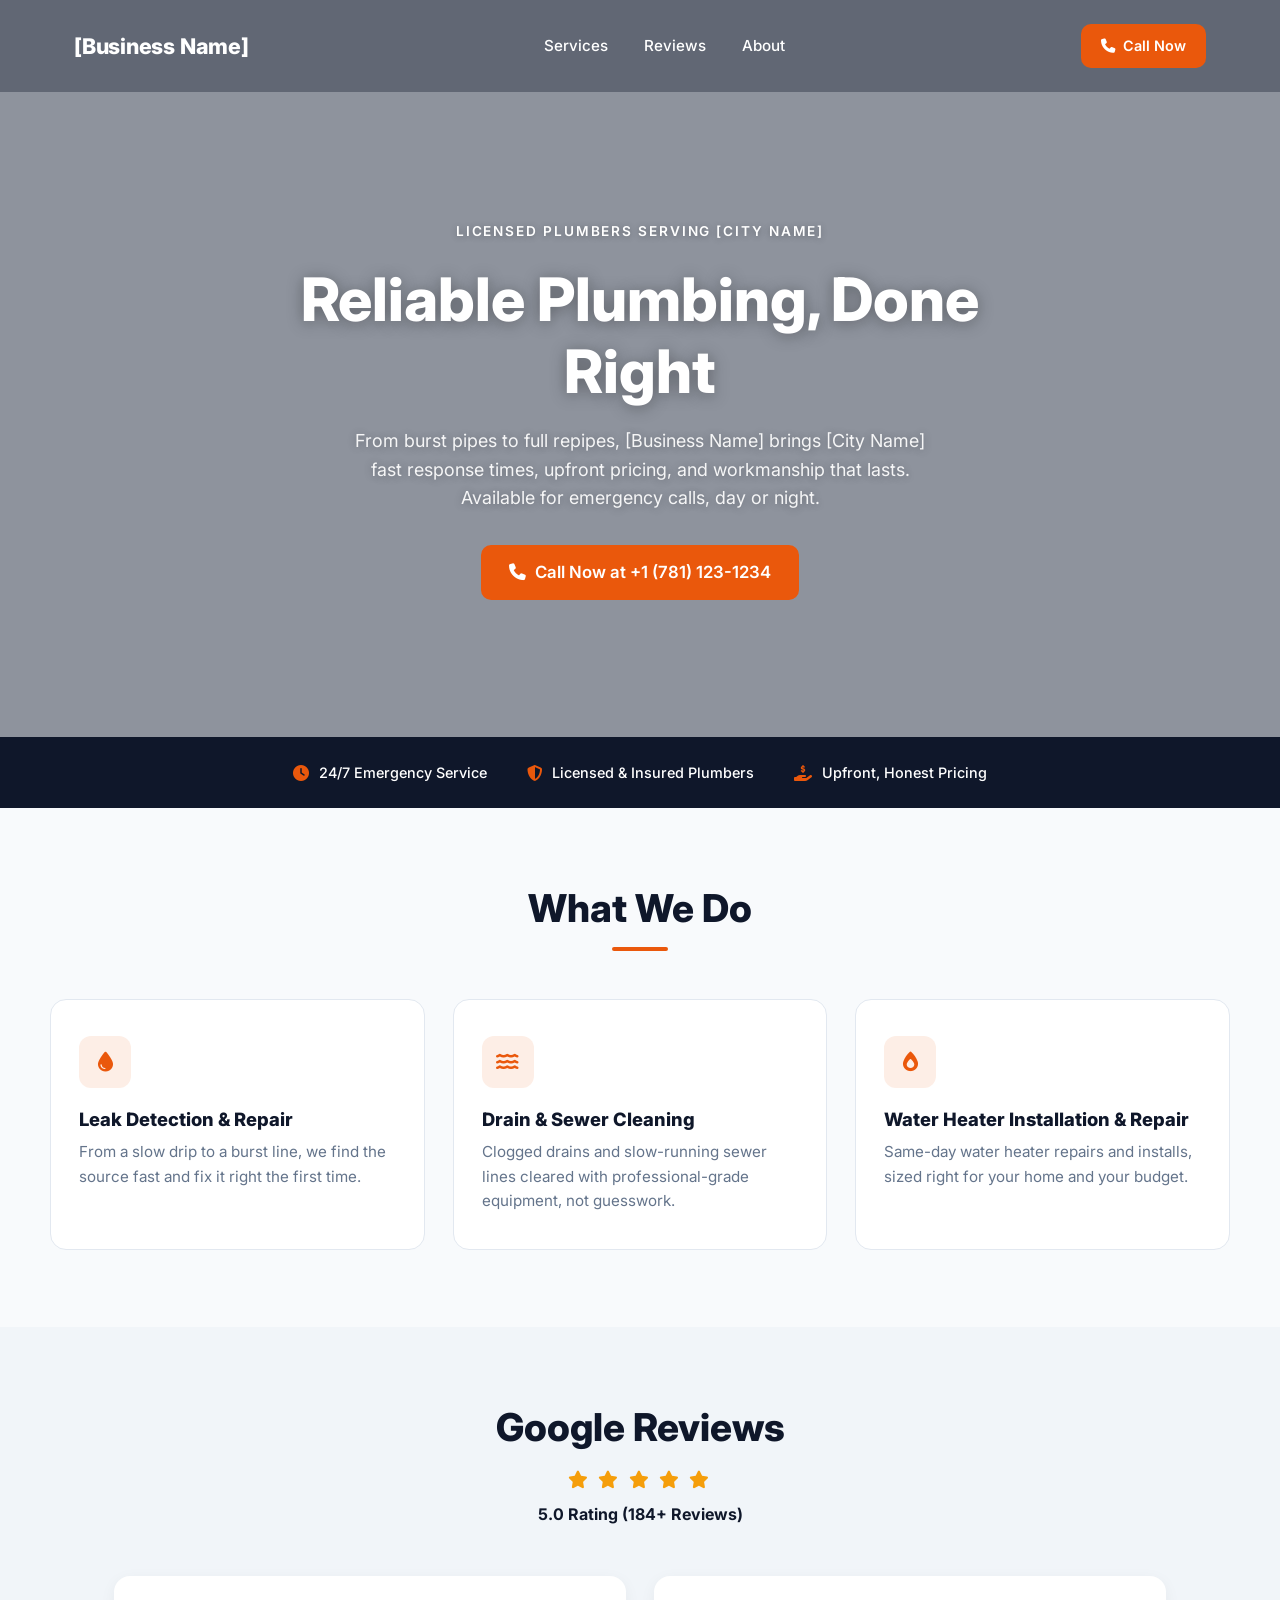
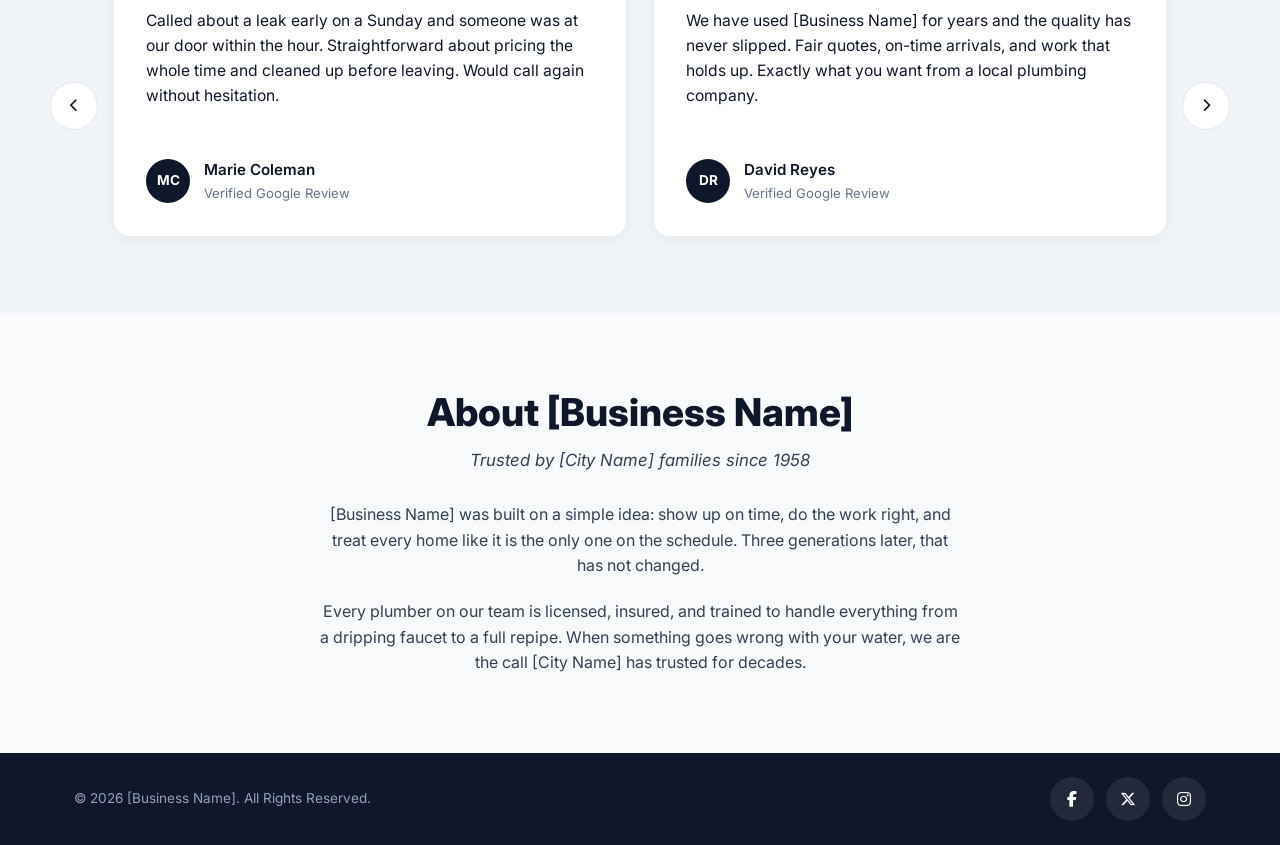
==== index.html @ 978d86fe "Version1.1" ====
<!DOCTYPE html>
<html lang="en">
<head>
<meta charset="UTF-8">
<meta name="viewport" content="width=device-width, initial-scale=1.0">
<title>[Business Name] | Professional Plumbing in [City Name]</title>
<meta name="description" content="[Business Name] provides trusted, licensed plumbing services in [City Name]. Call now for fast, reliable service.">
<link rel="icon" type="image/png" href="images/favicon.png">

<!-- Google Fonts: Inter -->
<link rel="preconnect" href="https://fonts.googleapis.com">
<link rel="preconnect" href="https://fonts.gstatic.com" crossorigin>
<link href="https://fonts.googleapis.com/css2?family=Inter:wght@400;500;600;700;800;900&display=swap" rel="stylesheet">

<!-- Font Awesome v6 -->
<link rel="stylesheet" href="https://cdnjs.cloudflare.com/ajax/libs/font-awesome/6.5.2/css/all.min.css" crossorigin="anonymous" referrerpolicy="no-referrer">

<link rel="stylesheet" href="styles.css">
</head>
<body>

<!-- Header -->
<header class="site-header" id="siteHeader">
  <div class="header-inner">
    <a href="#top" class="logo">[Business Name]</a>

    <nav class="nav-desktop" aria-label="Primary">
      <ul class="nav-list">
        <li><a href="#services">Services</a></li>
        <li><a href="#reviews">Reviews</a></li>
        <li><a href="#about">About</a></li>
      </ul>
    </nav>

    <a href="tel:[Phone Number]" class="btn-call">
      <i class="fa-solid fa-phone" aria-hidden="true"></i>
      <span>Call Now</span>
    </a>
  </div>
</header>

<main id="top">

  <!-- Hero -->
  <section class="hero">
    <div class="hero-bg" role="img" aria-label="Plumbing wrenches, representing [Business Name]'s work in [City Name]"></div>
    <div class="hero-overlay"></div>
    <div class="hero-content">
      <p class="hero-kicker">Licensed Plumbers Serving [City Name]</p>
      <h1 class="hero-headline">Reliable Plumbing, Done Right</h1>
      <p class="hero-subhead">
        From burst pipes to full repipes, [Business Name] brings [City Name] fast response times,
        upfront pricing, and workmanship that lasts. Available for emergency calls, day or night.
      </p>
      <a href="tel:+17811231234" class="btn-primary btn-large">
        <i class="fa-solid fa-phone" aria-hidden="true"></i>
        <span>Call Now at +1 (781) 123-1234</span>
      </a>
    </div>
  </section>

  <!-- Trust Bar -->
  <section class="trust-bar">
    <div class="trust-bar-inner">
      <div class="trust-item">
        <i class="fa-solid fa-clock" aria-hidden="true"></i>
        <span>24/7 Emergency Service</span>
      </div>
      <div class="trust-item">
        <i class="fa-solid fa-shield-halved" aria-hidden="true"></i>
        <span>Licensed &amp; Insured Plumbers</span>
      </div>
      <div class="trust-item">
        <i class="fa-solid fa-hand-holding-dollar" aria-hidden="true"></i>
        <span>Upfront, Honest Pricing</span>
      </div>
    </div>
  </section>

  <!-- What We Do -->
  <section class="services" id="services">
    <div class="section-heading">
      <h2>What We Do</h2>
      <div class="accent-line"></div>
    </div>

    <div class="services-grid">
      <div class="service-card js-fade-in">
        <div class="service-icon"><i class="fa-solid fa-droplet" aria-hidden="true"></i></div>
        <h3>Leak Detection &amp; Repair</h3>
        <p>From a slow drip to a burst line, we find the source fast and fix it right the first time.</p>
      </div>

      <div class="service-card js-fade-in">
        <div class="service-icon"><i class="fa-solid fa-water" aria-hidden="true"></i></div>
        <h3>Drain &amp; Sewer Cleaning</h3>
        <p>Clogged drains and slow-running sewer lines cleared with professional-grade equipment, not guesswork.</p>
      </div>

      <div class="service-card js-fade-in">
        <div class="service-icon"><i class="fa-solid fa-fire-flame-simple" aria-hidden="true"></i></div>
        <h3>Water Heater Installation &amp; Repair</h3>
        <p>Same-day water heater repairs and installs, sized right for your home and your budget.</p>
      </div>
    </div>
  </section>

  <!-- Google Reviews -->
  <section class="reviews" id="reviews">
    <div class="section-heading">
      <h2>Google Reviews</h2>
      <div class="rating-summary">
        <div class="rating-stars" aria-hidden="true">
          <i class="fa-solid fa-star"></i>
          <i class="fa-solid fa-star"></i>
          <i class="fa-solid fa-star"></i>
          <i class="fa-solid fa-star"></i>
          <i class="fa-solid fa-star"></i>
        </div>
        <p class="rating-text">5.0 Rating (184+ Reviews)</p>
      </div>
    </div>

    <div class="reviews-carousel js-fade-in">
      <button type="button" class="carousel-btn carousel-btn-prev" id="reviewPrevBtn" aria-label="Show previous review">
        <i class="fa-solid fa-chevron-left" aria-hidden="true"></i>
      </button>

      <div class="reviews-grid" id="reviewsGrid" aria-live="polite">
        <!-- Review cards are rendered here by script.js -->
      </div>

      <button type="button" class="carousel-btn carousel-btn-next" id="reviewNextBtn" aria-label="Show next review">
        <i class="fa-solid fa-chevron-right" aria-hidden="true"></i>
      </button>
    </div>
  </section>

  <!-- About -->
  <section class="about" id="about">
    <div class="about-inner js-fade-in">
      <h2>About [Business Name]</h2>
      <p class="about-subtitle">Trusted by [City Name] families since 1958</p>
      <p>
        [Business Name] was built on a simple idea: show up on time, do the work right, and treat every
        home like it is the only one on the schedule. Three generations later, that has not changed.
      </p>
      <p>
        Every plumber on our team is licensed, insured, and trained to handle everything from a dripping
        faucet to a full repipe. When something goes wrong with your water, we are the call [City Name]
        has trusted for decades.
      </p>
    </div>
  </section>

</main>

<!-- Footer -->
<footer class="site-footer">
  <div class="footer-inner">
    <div class="footer-left">
      <p class="footer-copyright">&copy; 2026 [Business Name]. All Rights Reserved.</p>
    </div>

    <div class="footer-right">
      <a href="#" class="social-icon" aria-label="Facebook">
        <i class="fa-brands fa-facebook-f" aria-hidden="true"></i>
      </a>
      <a href="#" class="social-icon" aria-label="X">
        <i class="fa-brands fa-x-twitter" aria-hidden="true"></i>
      </a>
      <a href="#" class="social-icon" aria-label="Instagram">
        <i class="fa-brands fa-instagram" aria-hidden="true"></i>
      </a>
    </div>
  </div>
</footer>

<script src="script.js"></script>
</body>
</html>
---- styles.css ----
/* ==========================================================================
   Color system — 60-30-10 rule
   60% Dominant canvas:  --color-canvas / --color-white
   30% Structure & text: --color-navy / --color-navy-soft
   10% Accent / CTAs:    --color-orange
   ========================================================================== */

:root {
  --color-canvas: #F8FAFC;
  --color-white: #FFFFFF;
  --color-navy: #0F172A;
  --color-navy-soft: #1E293B;
  --color-orange: #EA580C;
  --color-orange-dark: #C2410C;
  --color-gray-light: #F1F5F9;
  --color-border: #E2E8F0;
  --color-text-muted: #64748B;
  --color-text-body: #334155;
  --color-text-on-dark-muted: #94A3B8;
  --color-amber: #F59E0B;

  --header-height: 84px;
  --transition-base: 0.3s ease;
  --radius-md: 10px;
  --radius-lg: 16px;
  --max-width: 1180px;
}

*, *::before, *::after {
  box-sizing: border-box;
}

html {
  scroll-behavior: smooth;
  scroll-padding-top: 90px;
}

@media (prefers-reduced-motion: reduce) {
  html { scroll-behavior: auto; }
  *, *::before, *::after {
    animation-duration: 0.01ms !important;
    animation-iteration-count: 1 !important;
    transition-duration: 0.01ms !important;
  }
}

body {
  margin: 0;
  font-family: 'Inter', -apple-system, BlinkMacSystemFont, 'Segoe UI', Roboto, sans-serif;
  color: var(--color-navy);
  background-color: var(--color-canvas);
  line-height: 1.6;
  overflow-x: hidden;
  -webkit-font-smoothing: antialiased;
}

img { max-width: 100%; display: block; }
a { color: inherit; text-decoration: none; }
ul { list-style: none; margin: 0; padding: 0; }
h1, h2, h3 { font-weight: 800; line-height: 1.2; margin: 0; }
p { margin: 0; }

:focus-visible {
  outline: 3px solid var(--color-orange);
  outline-offset: 2px;
}

/* ==========================================================================
   Scroll reveal — added by script.js only, so content stays visible if JS
   never runs
   ========================================================================== */

.fade-in-ready {
  opacity: 0;
  transform: translateY(28px);
  transition: opacity 0.5s ease, transform 0.5s ease;
}
.fade-in-ready.is-visible {
  opacity: 1;
  transform: translateY(0);
}

.services-grid .service-card:nth-child(2) { transition-delay: 0.08s; }
.services-grid .service-card:nth-child(3) { transition-delay: 0.16s; }

/* ==========================================================================
   Buttons
   ========================================================================== */

.btn-primary {
  display: inline-flex;
  align-items: center;
  justify-content: center;
  gap: 0.6rem;
  background-color: var(--color-orange);
  color: var(--color-white);
  font-weight: 600;
  padding: 0.85rem 1.75rem;
  border-radius: var(--radius-md);
  min-height: 48px;
  text-align: center;
  line-height: 1.35;
  transition: background-color var(--transition-base), transform var(--transition-base);
}
.btn-primary:hover,
.btn-primary:focus-visible {
  background-color: var(--color-orange-dark);
  transform: translateY(-1px);
}

.btn-large {
  font-size: clamp(0.92rem, 2.4vw, 1.05rem);
  padding: 1rem 1.75rem;
}

.btn-call {
  display: inline-flex;
  align-items: center;
  gap: 0.5rem;
  background-color: var(--color-orange);
  color: var(--color-white);
  font-weight: 600;
  font-size: 0.9rem;
  padding: 0.65rem 1.25rem;
  border-radius: var(--radius-md);
  min-height: 44px;
  white-space: nowrap;
  transition: background-color var(--transition-base), transform var(--transition-base);
}
.btn-call:hover,
.btn-call:focus-visible {
  background-color: var(--color-orange-dark);
  transform: translateY(-1px);
}

/* ==========================================================================
   Header — utilities for the shrink-on-scroll transition
   ========================================================================== */

.site-header {
  position: fixed;
  top: 0;
  left: 0;
  right: 0;
  z-index: 1000;
  background-color: rgba(15, 23, 42, 0.35);
  padding-block: 1.5rem;
  transition:
    padding var(--transition-base),
    background-color var(--transition-base),
    backdrop-filter var(--transition-base),
    box-shadow var(--transition-base);
}

.site-header.scrolled {
  background-color: rgba(15, 23, 42, 0.97);
  padding-block: 0.75rem;
  backdrop-filter: blur(12px);
  -webkit-backdrop-filter: blur(12px);
  box-shadow: 0 4px 24px rgba(0, 0, 0, 0.2);
}

.header-inner {
  max-width: var(--max-width);
  margin: 0 auto;
  padding-inline: 1.5rem;
  display: flex;
  align-items: center;
  justify-content: space-between;
  gap: 1.5rem;
}

.logo {
  font-size: 1.35rem;
  font-weight: 800;
  color: var(--color-white);
  letter-spacing: -0.01em;
}

.nav-desktop { display: none; }

.nav-list {
  display: flex;
  align-items: center;
  gap: 2.25rem;
}

.nav-list a {
  color: var(--color-white);
  font-weight: 500;
  font-size: 0.95rem;
  position: relative;
  padding-block: 0.25rem;
}
.nav-list a::after {
  content: "";
  position: absolute;
  left: 0;
  bottom: -2px;
  width: 0;
  height: 2px;
  background-color: var(--color-orange);
  transition: width var(--transition-base);
}
.nav-list a:hover::after,
.nav-list a:focus-visible::after { width: 100%; }

@media (min-width: 900px) {
  .nav-desktop { display: flex; }
}

/* ==========================================================================
   Hero — lighter dark tint via mix-blend-mode, with text-shadow as a
   readability safety net now that the overlay is lighter
   ========================================================================== */

.hero {
  position: relative;
  isolation: isolate;
  display: flex;
  align-items: center;
  justify-content: center;
  padding-top: var(--header-height);
  min-height: calc(100vh - 140px); 
}

.hero-bg {
  position: absolute;
  inset: 0;
  z-index: -2;
  background-image: url('https://images.unsplash.com/photo-1503789146722-cf137a3c0fea?auto=format&fit=crop&w=1920&q=80');
  background-size: cover;
  background-position: center;
  filter: brightness(1.1) saturate(0.95);
}

.hero-overlay {
  position: absolute;
  inset: 0;
  z-index: -1;
  background-color: rgba(15, 23, 42, 0.45);
  mix-blend-mode: multiply;
}

.hero-content {
  max-width: 760px;
  margin: 0 auto;
  padding: 2rem 1.5rem;
  text-align: center;
  color: var(--color-white);
}

.hero-kicker {
  text-transform: uppercase;
  letter-spacing: 0.14em;
  font-size: 0.85rem;
  font-weight: 600;
  color: var(--color-white);
  margin-bottom: 1.25rem;
  text-shadow: 0 1px 6px rgba(0, 0, 0, 0.3);
}

.hero-headline {
  font-size: clamp(2.25rem, 5vw, 3.75rem);
  font-weight: 800;
  margin-bottom: 1.25rem;
  text-shadow: 0 2px 16px rgba(0, 0, 0, 0.35);
}

.hero-subhead {
  font-size: clamp(1rem, 1.4vw, 1.15rem);
  color: rgba(255, 255, 255, 0.92);
  max-width: 600px;
  margin: 0 auto 2rem;
  text-shadow: 0 1px 8px rgba(0, 0, 0, 0.3);
}

/* ==========================================================================
   Trust Bar
   ========================================================================== */

.trust-bar {
  background-color: var(--color-navy);
  padding-block: 1.5rem;
}

.trust-bar-inner {
  max-width: var(--max-width);
  margin: 0 auto;
  padding-inline: 1.5rem;
  display: flex;
  flex-wrap: wrap;
  align-items: center;
  justify-content: center;
  gap: 1.25rem 2.5rem;
}

.trust-item {
  display: inline-flex;
  align-items: center;
  gap: 0.6rem;
  color: var(--color-white);
  font-size: 0.9rem;
  font-weight: 500;
}
.trust-item i { color: var(--color-orange); font-size: 1rem; }

/* ==========================================================================
   Shared section spacing
   ========================================================================== */

.services, .reviews, .about {
  padding-block: clamp(3.5rem, 6vw, 6rem);
  padding-inline: 1.5rem;
}

.section-heading {
  text-align: center;
  max-width: var(--max-width);
  margin: 0 auto 3rem;
}
.section-heading h2 { font-size: clamp(1.75rem, 3vw, 2.5rem); }

.accent-line {
  width: 56px;
  height: 4px;
  background-color: var(--color-orange);
  border-radius: 2px;
  margin: 1rem auto 0;
}

/* ==========================================================================
   What We Do
   ========================================================================== */

.services-grid {
  max-width: var(--max-width);
  margin: 0 auto;
  display: grid;
  grid-template-columns: repeat(3, 1fr);
  gap: 1.75rem;
}

.service-card {
  background-color: var(--color-white);
  border: 1px solid var(--color-border);
  border-radius: var(--radius-lg);
  padding: 2.25rem 1.75rem;
  transition: box-shadow var(--transition-base), transform var(--transition-base);
}
.service-card:hover {
  box-shadow: 0 16px 32px rgba(15, 23, 42, 0.08);
  transform: translateY(-4px);
}

.service-icon {
  width: 52px;
  height: 52px;
  border-radius: 12px;
  background-color: rgba(234, 88, 12, 0.1);
  color: var(--color-orange);
  display: flex;
  align-items: center;
  justify-content: center;
  font-size: 1.25rem;
  margin-bottom: 1.25rem;
}

.service-card h3 { font-size: 1.15rem; margin-bottom: 0.65rem; }
.service-card p { color: var(--color-text-muted); font-size: 0.95rem; }

@media (max-width: 768px) {
  .services-grid { grid-template-columns: 1fr; }
}

/* ==========================================================================
   Google Reviews — infinite-loop carousel, equal-height cards
   ========================================================================== */

.reviews { background-color: var(--color-gray-light); }

.rating-summary {
  margin-top: 1rem;
  display: flex;
  flex-direction: column;
  align-items: center;
  gap: 0.5rem;
}
.rating-stars { color: var(--color-amber); font-size: 1.1rem; letter-spacing: 0.15em; }
.rating-text { font-weight: 700; color: var(--color-navy); }

.reviews-carousel {
  max-width: var(--max-width);
  margin: 0 auto;
  display: flex;
  align-items: stretch;
  gap: 1rem;
}

.reviews-grid {
  flex: 1;
  min-width: 0;
  display: grid;
  grid-template-columns: repeat(2, 1fr);
  align-items: stretch; /* Stretches cards in the same row to equal height */
  gap: 1.75rem;
}

.review-card {
  min-width: 0;
  display: flex;
  flex-direction: column;
  justify-content: space-between;
  gap: 1.5rem;
  background-color: var(--color-white);
  border-radius: var(--radius-lg);
  padding: 2rem;
  box-shadow: 0 4px 16px rgba(15, 23, 42, 0.05);
  height: 100%;
  min-height: 260px;
}

.review-text {
  flex: 1;
  color: var(--color-navy);
  font-size: 0.98rem;
  overflow-wrap: break-word;
  margin-bottom: 1.5rem; /* Replaces grid gap for consistent spacing */
}

.reviewer { display: flex; align-items: center; gap: 0.85rem; }

.reviewer-avatar {
  width: 44px;
  height: 44px;
  border-radius: 50%;
  background-color: var(--color-navy);
  color: var(--color-white);
  display: flex;
  align-items: center;
  justify-content: center;
  font-weight: 700;
  font-size: 0.85rem;
  flex-shrink: 0;
}

.reviewer-name { font-weight: 600; font-size: 0.95rem; }
.reviewer-meta { color: var(--color-text-muted); font-size: 0.82rem; }

.carousel-btn {
  flex-shrink: 0;
  align-self: center;
  width: 48px;
  height: 48px;
  border-radius: 50%;
  border: 1px solid var(--color-border);
  background-color: var(--color-white);
  color: var(--color-navy);
  display: flex;
  align-items: center;
  justify-content: center;
  cursor: pointer;
  transition: background-color var(--transition-base), color var(--transition-base), border-color var(--transition-base);
}
.carousel-btn:hover,
.carousel-btn:focus-visible {
  background-color: var(--color-orange);
  border-color: var(--color-orange);
  color: var(--color-white);
}

@media (max-width: 768px) {
  .reviews-grid { grid-template-columns: 1fr; }
}

@media (max-width: 560px) {
  .carousel-btn { width: 40px; height: 40px; }
  .reviews-carousel { gap: 0.6rem; }
}

/* ==========================================================================
   About
   ========================================================================== */

.about-inner { max-width: 640px; margin: 0 auto; text-align: center; }
.about-inner h2 { font-size: clamp(1.75rem, 3vw, 2.5rem); margin-bottom: 0.75rem; }
.about-subtitle {
  font-style: italic;
  color: var(--color-text-muted);
  margin-bottom: 1.75rem;
  font-size: 1.05rem;
}
.about-inner p + p { margin-top: 1.25rem; }
.about-inner p { color: var(--color-text-body); }

/* ==========================================================================
   Footer
   ========================================================================== */

.site-footer { background-color: var(--color-navy); padding-block: 1.5rem; }

.footer-inner {
  max-width: var(--max-width);
  margin: 0 auto;
  padding-inline: 1.5rem;
  display: flex;
  flex-wrap: wrap;
  align-items: center;
  justify-content: space-between;
  gap: 1.5rem;
}

.footer-copyright {
  color: var(--color-text-on-dark-muted);
  font-size: 0.85rem;
}

.footer-right { display: flex; gap: 0.75rem; }

.social-icon {
  width: 44px;
  height: 44px;
  border-radius: 50%;
  background-color: rgba(255, 255, 255, 0.08);
  color: var(--color-white);
  display: flex;
  align-items: center;
  justify-content: center;
  transition: background-color var(--transition-base), color var(--transition-base);
}
.social-icon:hover,
.social-icon:focus-visible { background-color: var(--color-orange); }

/* ==========================================================================
   Small-screen refinements — no clipping, no horizontal scroll bugs
   ========================================================================== */

@media (max-width: 480px) {
  .header-inner { padding-inline: 1rem; }
  .btn-call span { display: none; }
  .btn-call { padding: 0.65rem; width: 44px; justify-content: center; }
  .hero-content { padding-inline: 1.25rem; }
}
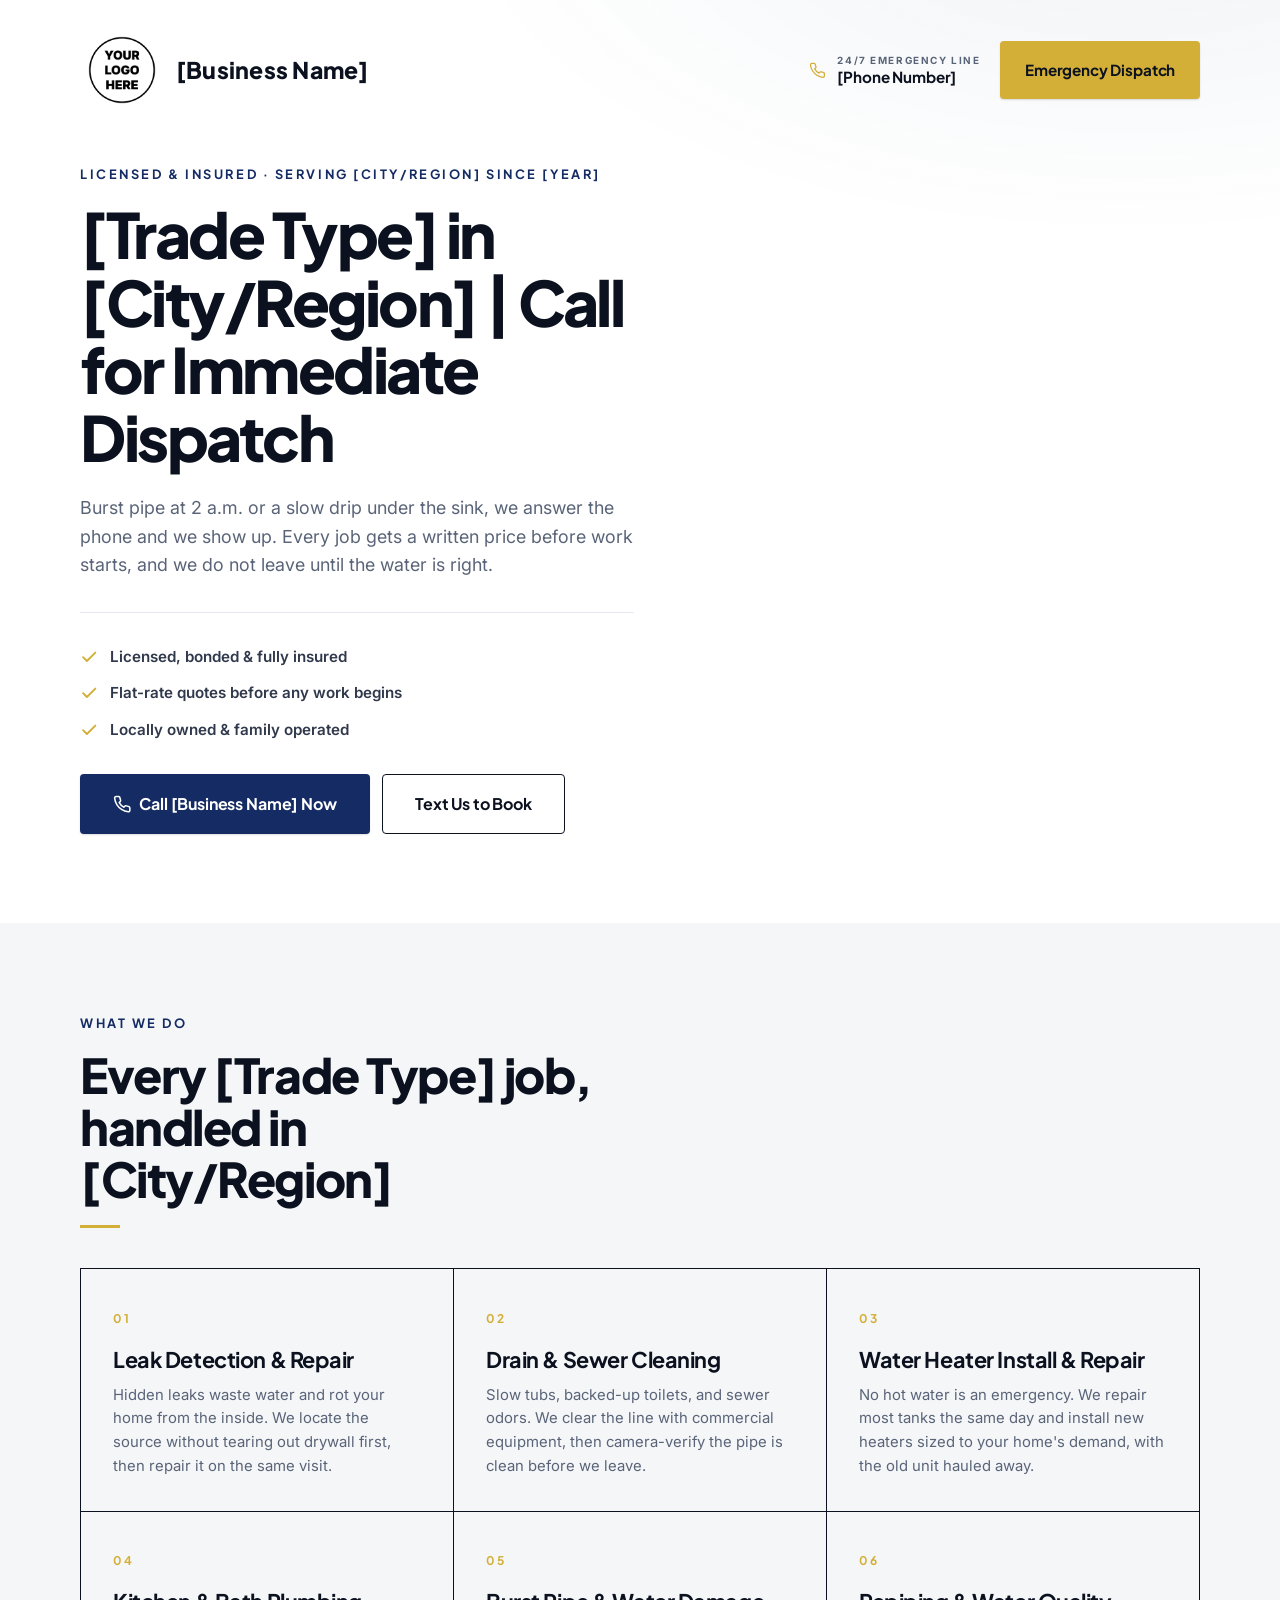
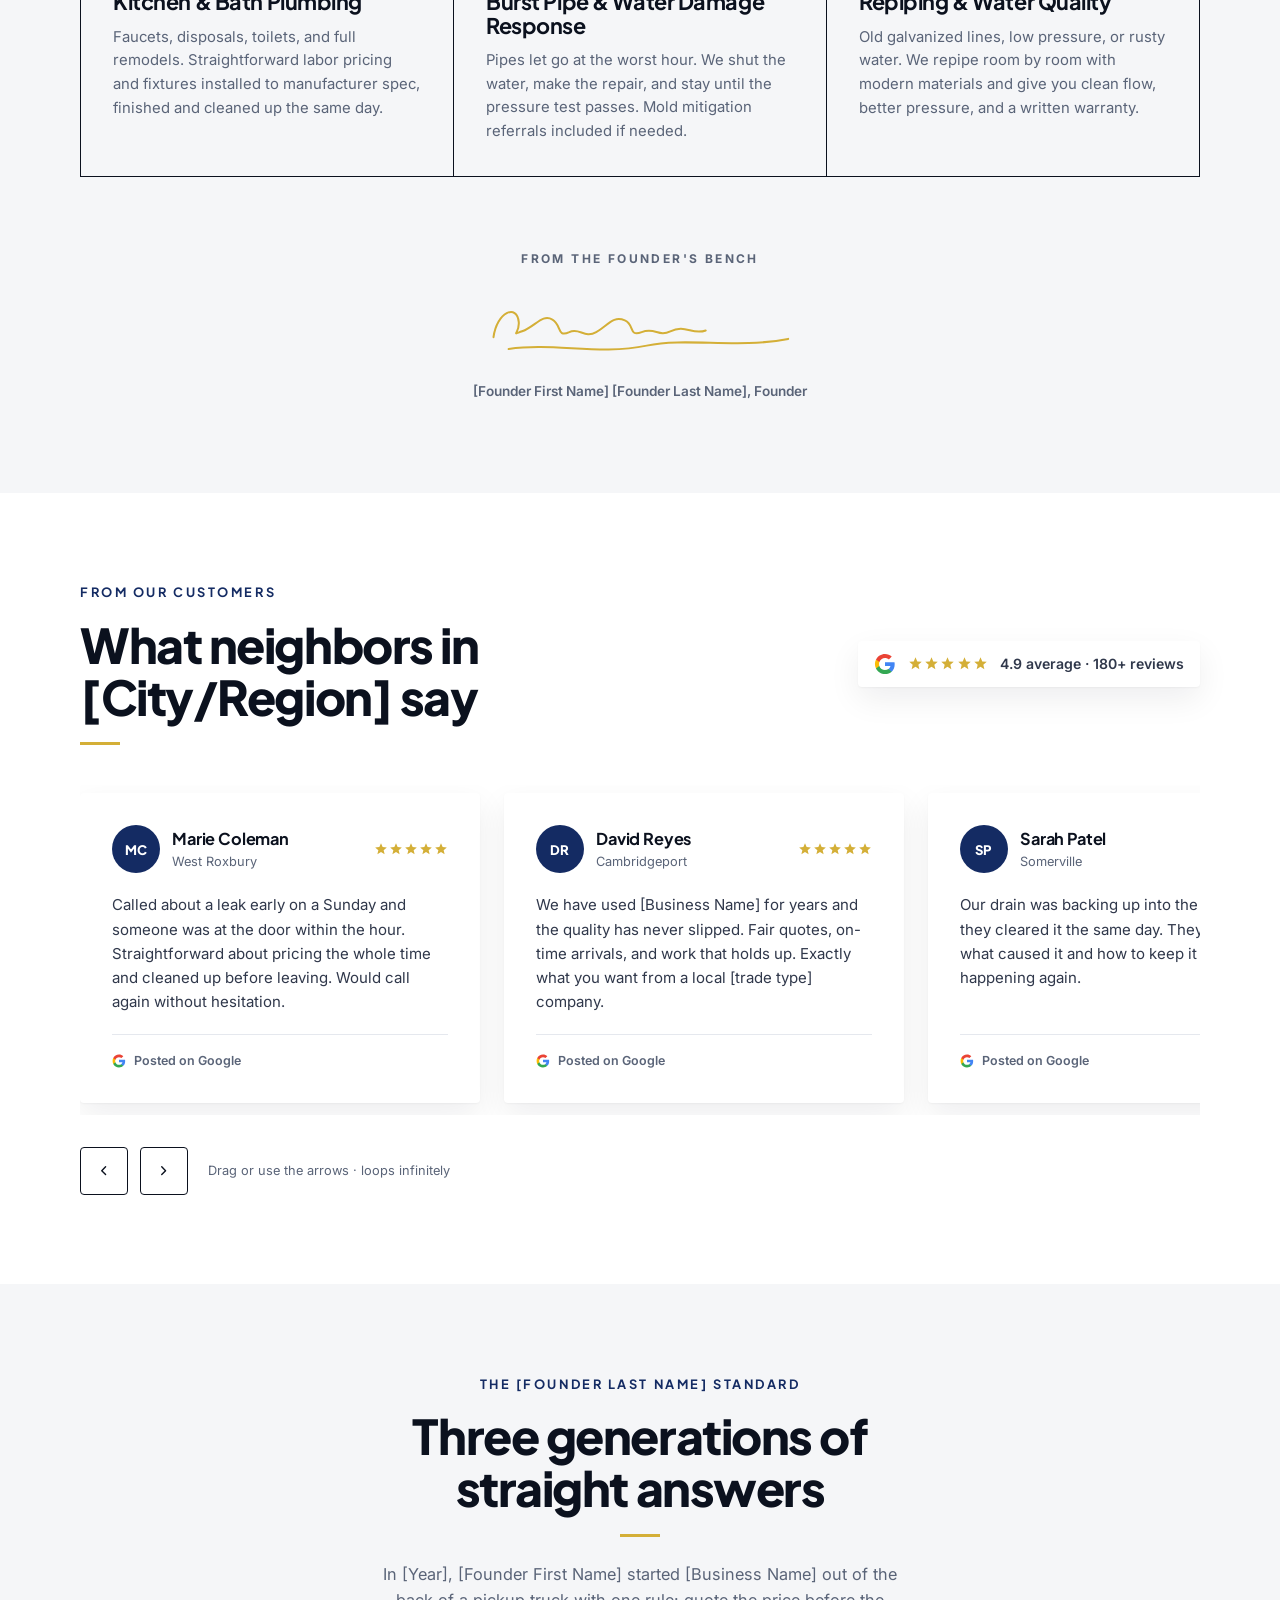
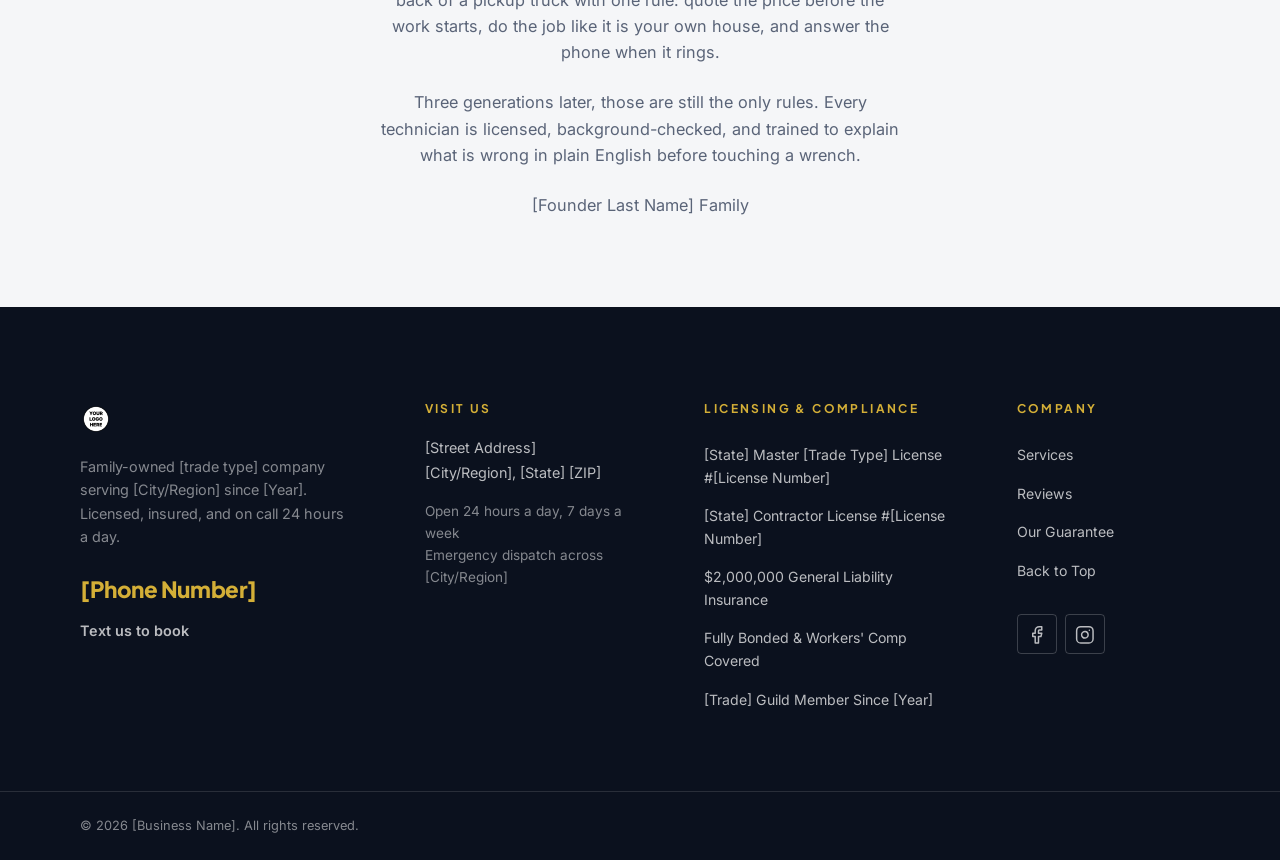
==== commit c0105eef: "Version2.0" ====
--- a/index.html
+++ b/index.html
@@ -3,179 +3,627 @@
 <head>
 <meta charset="UTF-8">
 <meta name="viewport" content="width=device-width, initial-scale=1.0">
-<title>[Business Name] | Professional Plumbing in [City Name]</title>
-<meta name="description" content="[Business Name] provides trusted, licensed plumbing services in [City Name]. Call now for fast, reliable service.">
-<link rel="icon" type="image/png" href="images/favicon.png">
-
-<!-- Google Fonts: Inter -->
+<title>[Business Name] | [Trade Type] in [City/Region]</title>
+<meta name="description" content="[Business Name] is [City/Region]'s rated #1 [trade type] company. Licensed, insured, flat-rate pricing, and 24/7 emergency dispatch. Call now for immediate service.">
+<meta name="theme-color" content="#0B111E">
+<link rel="icon" type="image/png" href="images/logo.png">
+
+<!-- Fonts: Plus Jakarta Sans (display) + Inter (body) -->
 <link rel="preconnect" href="https://fonts.googleapis.com">
 <link rel="preconnect" href="https://fonts.gstatic.com" crossorigin>
-<link href="https://fonts.googleapis.com/css2?family=Inter:wght@400;500;600;700;800;900&display=swap" rel="stylesheet">
-
-<!-- Font Awesome v6 -->
-<link rel="stylesheet" href="https://cdnjs.cloudflare.com/ajax/libs/font-awesome/6.5.2/css/all.min.css" crossorigin="anonymous" referrerpolicy="no-referrer">
-
-<link rel="stylesheet" href="styles.css">
+<link href="https://fonts.googleapis.com/css2?family=Plus+Jakarta+Sans:wght@500;600;700;800&family=Inter:wght@400;500;600;700&display=swap" rel="stylesheet">
+
+<link rel="stylesheet" href="styles.css?v=13">
+
+<!-- Local business structured data for Google -->
+<script type="application/ld+json">
+{
+  "@context": "https://schema.org",
+  "@type": "Plumber",
+  "name": "[Business Name]",
+  "image": "[Photo URL]",
+  "telephone": "[Phone Number]",
+  "address": {
+    "@type": "PostalAddress",
+    "streetAddress": "[Street Address]",
+    "addressLocality": "[City/Region]",
+    "addressRegion": "[State]",
+    "postalCode": "[ZIP]"
+  },
+  "areaServed": "[City/Region]",
+  "priceRange": "$$",
+  "openingHours": "Mo-Su 00:00-24:00",
+  "aggregateRating": { "@type": "AggregateRating", "ratingValue": "4.9", "reviewCount": "180" }
+}
+</script>
 </head>
 <body>
 
-<!-- Header -->
+<a class="skip-link" href="#main">Skip to content</a>
+
+<!-- Gold scroll progress, driven by Motion One (transform-only) -->
+<div class="scroll-progress" id="scrollProgress" aria-hidden="true"></div>
+
+<!-- ============================================================
+     [GLOBAL FIND & REPLACE]
+     [Business Name]  [Trade Type]  [City/Region]  [State]
+     [Phone Number] (also inside every tel: and sms: href)
+     [Street Address]  [ZIP]  [Year]  [License Number]
+     ============================================================ -->
+
+<!-- ============ 1. PANIC BUTTON HEADER ============ -->
 <header class="site-header" id="siteHeader">
-  <div class="header-inner">
-    <a href="#top" class="logo">[Business Name]</a>
-
-    <nav class="nav-desktop" aria-label="Primary">
-      <ul class="nav-list">
+  <div class="container header-inner">
+    <div class="header-brand">
+      <a class="logo" href="#top" aria-label="[Business Name] home">
+        <img src="images/logo.png" alt="Company Logo" class="header-logo-image">
+      </a>
+      <span class="company-name">[Business Name]</span>
+    </div>
+
+    <div class="header-actions">
+      <a class="header-phone" href="tel:[Phone Number]">
+        <svg class="icon" viewBox="0 0 24 24" fill="none" stroke="currentColor" stroke-width="1.8" stroke-linecap="round" stroke-linejoin="round" aria-hidden="true" focusable="false">
+          <path d="M22 16.92v3a2 2 0 0 1-2.18 2 19.79 19.79 0 0 1-8.63-3.07 19.5 19.5 0 0 1-6-6A19.79 19.79 0 0 1 2.12 4.18 2 2 0 0 1 4.11 2h3a2 2 0 0 1 2 1.72c.13.96.36 1.9.7 2.81a2 2 0 0 1-.45 2.11L8.09 9.91a16 16 0 0 0 6 6l1.27-1.27a2 2 0 0 1 2.11-.45c.91.34 1.85.57 2.81.7A2 2 0 0 1 22 16.92z"/>
+        </svg>
+        <span class="header-phone-inner">
+          <span class="header-phone-label">24/7 Emergency Line</span>
+          <span class="header-phone-number">[Phone Number]</span>
+        </span>
+      </a>
+      <a class="btn btn-gold header-cta" href="tel:[Phone Number]">Emergency Dispatch</a>
+    </div>
+  </div>
+</header>
+
+<main id="main">
+
+  <!-- ============ 2. INSTANT CLARITY HERO ============ -->
+  <section class="hero" id="top" aria-labelledby="hero-title">
+    <div class="container hero-grid">
+      <div class="hero-copy">
+        <p class="overline">Licensed &amp; Insured &middot; Serving [City/Region] Since [Year]</p>
+        <h1 class="hero-title" id="hero-title">[Trade Type] in [City/Region] <span class="hero-title-accent">| Call for Immediate Dispatch</span></h1>
+        <p class="hero-lede">
+          Burst pipe at 2 a.m. or a slow drip under the sink, we answer the phone and we show up.
+          Every job gets a written price before work starts, and we do not leave until the water is right.
+        </p>
+
+        <ul class="trust-list">
+          <li class="trust-item">
+            <svg class="trust-check" viewBox="0 0 24 24" fill="none" stroke="currentColor" stroke-width="2.5" stroke-linecap="round" stroke-linejoin="round" aria-hidden="true" focusable="false">
+              <path d="M20 6 9 17l-5-5"/>
+            </svg>
+            <span>Licensed, bonded &amp; fully insured</span>
+          </li>
+          <li class="trust-item">
+            <svg class="trust-check" viewBox="0 0 24 24" fill="none" stroke="currentColor" stroke-width="2.5" stroke-linecap="round" stroke-linejoin="round" aria-hidden="true" focusable="false">
+              <path d="M20 6 9 17l-5-5"/>
+            </svg>
+            <span>Flat-rate quotes before any work begins</span>
+          </li>
+          <li class="trust-item">
+            <svg class="trust-check" viewBox="0 0 24 24" fill="none" stroke="currentColor" stroke-width="2.5" stroke-linecap="round" stroke-linejoin="round" aria-hidden="true" focusable="false">
+              <path d="M20 6 9 17l-5-5"/>
+            </svg>
+            <span>Locally owned &amp; family operated</span>
+          </li>
+        </ul>
+
+        <div class="hero-cta">
+          <a class="btn btn-navy btn-lg" href="tel:[Phone Number]">
+            <svg class="icon" viewBox="0 0 24 24" fill="none" stroke="currentColor" stroke-width="2" stroke-linecap="round" stroke-linejoin="round" aria-hidden="true" focusable="false">
+              <path d="M22 16.92v3a2 2 0 0 1-2.18 2 19.79 19.79 0 0 1-8.63-3.07 19.5 19.5 0 0 1-6-6A19.79 19.79 0 0 1 2.12 4.18 2 2 0 0 1 4.11 2h3a2 2 0 0 1 2 1.72c.13.96.36 1.9.7 2.81a2 2 0 0 1-.45 2.11L8.09 9.91a16 16 0 0 0 6 6l1.27-1.27a2 2 0 0 1 2.11-.45c.91.34 1.85.57 2.81.7A2 2 0 0 1 22 16.92z"/>
+            </svg>
+            Call [Business Name] Now
+          </a>
+          <a class="btn btn-outline btn-lg" href="sms:[Phone Number]">Text Us to Book</a>
+        </div>
+
+
+      </div>
+
+      <div class="hero-media" id="heroMedia">
+        <figure class="hero-photo">
+          <img
+            class="hero-photo-img"
+            src="https://images.unsplash.com/photo-1621905251189-08b45d6a269e?w=1200&q=80&auto=format&fit=crop"
+            alt="[Trade Type] technician on site in [City/Region]"
+            width="1200" height="900"
+            loading="eager" fetchpriority="high"
+            onerror="this.classList.add('hero-photo-fallback')"
+          >
+        </figure>
+      </div>
+    </div>
+  </section>
+
+  <!-- ============ 3. WHAT WE DO ============ -->
+  <section class="services section-pad" id="services" aria-labelledby="services-title">
+    <div class="container">
+      <div class="section-head">
+        <div class="section-head-copy js-reveal js-reveal-blur">
+          <p class="overline">What We Do</p>
+          <h2 class="section-title" id="services-title">Every [Trade Type] job, handled in [City/Region]</h2>
+          <div class="section-rule" aria-hidden="true"></div>
+        </div>
+
+      </div>
+
+      <div class="services-grid">
+        <article class="service-cell js-reveal">
+          <span class="service-num">01</span>
+
+          <h3 class="service-cell-title">Leak Detection &amp; Repair</h3>
+          <p class="service-cell-text">Hidden leaks waste water and rot your home from the inside. We locate the source without tearing out drywall first, then repair it on the same visit.</p>
+
+        </article>
+
+        <article class="service-cell js-reveal">
+          <span class="service-num">02</span>
+
+          <h3 class="service-cell-title">Drain &amp; Sewer Cleaning</h3>
+          <p class="service-cell-text">Slow tubs, backed-up toilets, and sewer odors. We clear the line with commercial equipment, then camera-verify the pipe is clean before we leave.</p>
+
+        </article>
+
+        <article class="service-cell js-reveal">
+          <span class="service-num">03</span>
+
+          <h3 class="service-cell-title">Water Heater Install &amp; Repair</h3>
+          <p class="service-cell-text">No hot water is an emergency. We repair most tanks the same day and install new heaters sized to your home's demand, with the old unit hauled away.</p>
+
+        </article>
+
+        <article class="service-cell js-reveal">
+          <span class="service-num">04</span>
+
+          <h3 class="service-cell-title">Kitchen &amp; Bath Plumbing</h3>
+          <p class="service-cell-text">Faucets, disposals, toilets, and full remodels. Straightforward labor pricing and fixtures installed to manufacturer spec, finished and cleaned up the same day.</p>
+
+        </article>
+
+        <article class="service-cell js-reveal">
+          <span class="service-num">05</span>
+
+          <h3 class="service-cell-title">Burst Pipe &amp; Water Damage Response</h3>
+          <p class="service-cell-text">Pipes let go at the worst hour. We shut the water, make the repair, and stay until the pressure test passes. Mold mitigation referrals included if needed.</p>
+
+        </article>
+
+        <article class="service-cell js-reveal">
+          <span class="service-num">06</span>
+
+          <h3 class="service-cell-title">Repiping &amp; Water Quality</h3>
+          <p class="service-cell-text">Old galvanized lines, low pressure, or rusty water. We repipe room by room with modern materials and give you clean flow, better pressure, and a written warranty.</p>
+
+        </article>
+      </div>
+
+      <div class="signature-row js-reveal">
+        <p class="signature-label">From the founder's bench</p>
+        <!-- CUSTOM CURSIVE SIGNATURE. Trace your founder's real signature and swap the paths below. -->
+        <svg class="signature" viewBox="0 0 380 96" fill="none" aria-hidden="true" focusable="false">
+          <path d="M16 62C20 32 44 22 46 44C47 58 36 60 50 55C66 49 74 34 86 41C97 47 91 63 106 56C118 50 124 64 138 56C152 48 158 36 172 42C184 47 176 62 192 56C208 50 212 62 226 55C244 46 252 60 268 54" stroke="#D4AF37" stroke-width="2.4" stroke-linecap="round" stroke-linejoin="round"/>
+          <path d="M34 76C88 68 142 84 198 72C246 62 306 76 366 64" stroke="#D4AF37" stroke-width="2.4" stroke-linecap="round" stroke-linejoin="round"/>
+        </svg>
+        <p class="signature-name">[Founder First Name] [Founder Last Name], Founder</p>
+      </div>
+    </div>
+  </section>
+
+  <!-- ============ 4. REAL-REVIEW CAROUSEL ============ -->
+  <section class="reviews section-pad" id="reviews" aria-labelledby="reviews-title">
+    <div class="container">
+      <div class="section-head reviews-head">
+        <div class="section-head-copy js-reveal js-reveal-blur">
+          <p class="overline">From Our Customers</p>
+          <h2 class="section-title" id="reviews-title">What neighbors in [City/Region] say</h2>
+          <div class="section-rule" aria-hidden="true"></div>
+        </div>
+        <div class="rating-chip js-reveal">
+          <!-- Google "G" -->
+          <svg class="g-logo" viewBox="0 0 24 24" aria-hidden="true" focusable="false">
+            <path fill="#4285F4" d="M22.56 12.25c0-.78-.07-1.53-.2-2.25H12v4.26h5.92c-.26 1.37-1.04 2.53-2.21 3.31v2.77h3.57c2.08-1.92 3.28-4.74 3.28-8.09z"/>
+            <path fill="#34A853" d="M12 23c2.97 0 5.46-.98 7.28-2.66l-3.57-2.77c-.98.66-2.23 1.06-3.71 1.06-2.86 0-5.29-1.93-6.16-4.53H2.18v2.84C3.99 20.53 7.7 23 12 23z"/>
+            <path fill="#FBBC05" d="M5.84 14.09c-.22-.66-.35-1.36-.35-2.09s.13-1.43.35-2.09V7.07H2.18C1.43 8.55 1 10.22 1 12s.43 3.45 1.18 4.93l2.85-2.22.81-.62z"/>
+            <path fill="#EA4335" d="M12 5.38c1.62 0 3.06.56 4.21 1.64l3.15-3.15C17.45 2.09 14.97 1 12 1 7.7 1 3.99 3.47 2.18 7.07l3.66 2.84c.87-2.6 3.3-4.53 6.16-4.53z"/>
+          </svg>
+          <span class="rating-chip-stars" aria-hidden="true">
+            <svg class="star" viewBox="0 0 24 24" fill="currentColor"><path d="M12 17.27L18.18 21l-1.64-7.03L22 9.24l-7.19-.61L12 2 9.19 8.63 2 9.24l5.46 4.73L5.82 21z"/></svg>
+            <svg class="star" viewBox="0 0 24 24" fill="currentColor"><path d="M12 17.27L18.18 21l-1.64-7.03L22 9.24l-7.19-.61L12 2 9.19 8.63 2 9.24l5.46 4.73L5.82 21z"/></svg>
+            <svg class="star" viewBox="0 0 24 24" fill="currentColor"><path d="M12 17.27L18.18 21l-1.64-7.03L22 9.24l-7.19-.61L12 2 9.19 8.63 2 9.24l5.46 4.73L5.82 21z"/></svg>
+            <svg class="star" viewBox="0 0 24 24" fill="currentColor"><path d="M12 17.27L18.18 21l-1.64-7.03L22 9.24l-7.19-.61L12 2 9.19 8.63 2 9.24l5.46 4.73L5.82 21z"/></svg>
+            <svg class="star" viewBox="0 0 24 24" fill="currentColor"><path d="M12 17.27L18.18 21l-1.64-7.03L22 9.24l-7.19-.61L12 2 9.19 8.63 2 9.24l5.46 4.73L5.82 21z"/></svg>
+          </span>
+          <span class="rating-chip-text">4.9 average &middot; <span class="stat-count" data-target="180">180</span>+ reviews</span>
+        </div>
+      </div>
+
+      <!-- Replace review cards with your live Google Business Profile or Yelp feed before launch -->
+      <div class="carousel">
+        <div class="carousel-track" id="reviewTrack" tabindex="0" role="region" aria-roledescription="carousel" aria-label="Customer reviews, scroll horizontally">
+          <article class="review-card">
+            <div class="review-top">
+              <span class="review-avatar" aria-hidden="true">MC</span>
+              <div class="review-meta">
+                <p class="review-name">Marie Coleman</p>
+                <p class="review-neighborhood">West Roxbury</p>
+              </div>
+              <div class="review-stars" role="img" aria-label="Rated 5 out of 5 stars">
+                <svg class="star" viewBox="0 0 24 24" fill="currentColor"><path d="M12 17.27L18.18 21l-1.64-7.03L22 9.24l-7.19-.61L12 2 9.19 8.63 2 9.24l5.46 4.73L5.82 21z"/></svg>
+                <svg class="star" viewBox="0 0 24 24" fill="currentColor"><path d="M12 17.27L18.18 21l-1.64-7.03L22 9.24l-7.19-.61L12 2 9.19 8.63 2 9.24l5.46 4.73L5.82 21z"/></svg>
+                <svg class="star" viewBox="0 0 24 24" fill="currentColor"><path d="M12 17.27L18.18 21l-1.64-7.03L22 9.24l-7.19-.61L12 2 9.19 8.63 2 9.24l5.46 4.73L5.82 21z"/></svg>
+                <svg class="star" viewBox="0 0 24 24" fill="currentColor"><path d="M12 17.27L18.18 21l-1.64-7.03L22 9.24l-7.19-.61L12 2 9.19 8.63 2 9.24l5.46 4.73L5.82 21z"/></svg>
+                <svg class="star" viewBox="0 0 24 24" fill="currentColor"><path d="M12 17.27L18.18 21l-1.64-7.03L22 9.24l-7.19-.61L12 2 9.19 8.63 2 9.24l5.46 4.73L5.82 21z"/></svg>
+              </div>
+            </div>
+            <p class="review-text">Called about a leak early on a Sunday and someone was at the door within the hour. Straightforward about pricing the whole time and cleaned up before leaving. Would call again without hesitation.</p>
+            <p class="review-google">
+              <svg class="g-logo g-logo-sm" viewBox="0 0 24 24" aria-hidden="true" focusable="false">
+                <path fill="#4285F4" d="M22.56 12.25c0-.78-.07-1.53-.2-2.25H12v4.26h5.92c-.26 1.37-1.04 2.53-2.21 3.31v2.77h3.57c2.08-1.92 3.28-4.74 3.28-8.09z"/>
+                <path fill="#34A853" d="M12 23c2.97 0 5.46-.98 7.28-2.66l-3.57-2.77c-.98.66-2.23 1.06-3.71 1.06-2.86 0-5.29-1.93-6.16-4.53H2.18v2.84C3.99 20.53 7.7 23 12 23z"/>
+                <path fill="#FBBC05" d="M5.84 14.09c-.22-.66-.35-1.36-.35-2.09s.13-1.43.35-2.09V7.07H2.18C1.43 8.55 1 10.22 1 12s.43 3.45 1.18 4.93l2.85-2.22.81-.62z"/>
+                <path fill="#EA4335" d="M12 5.38c1.62 0 3.06.56 4.21 1.64l3.15-3.15C17.45 2.09 14.97 1 12 1 7.7 1 3.99 3.47 2.18 7.07l3.66 2.84c.87-2.6 3.3-4.53 6.16-4.53z"/>
+              </svg>
+              Posted on Google
+            </p>
+          </article>
+
+          <article class="review-card">
+            <div class="review-top">
+              <span class="review-avatar" aria-hidden="true">DR</span>
+              <div class="review-meta">
+                <p class="review-name">David Reyes</p>
+                <p class="review-neighborhood">Cambridgeport</p>
+              </div>
+              <div class="review-stars" role="img" aria-label="Rated 5 out of 5 stars">
+                <svg class="star" viewBox="0 0 24 24" fill="currentColor"><path d="M12 17.27L18.18 21l-1.64-7.03L22 9.24l-7.19-.61L12 2 9.19 8.63 2 9.24l5.46 4.73L5.82 21z"/></svg>
+                <svg class="star" viewBox="0 0 24 24" fill="currentColor"><path d="M12 17.27L18.18 21l-1.64-7.03L22 9.24l-7.19-.61L12 2 9.19 8.63 2 9.24l5.46 4.73L5.82 21z"/></svg>
+                <svg class="star" viewBox="0 0 24 24" fill="currentColor"><path d="M12 17.27L18.18 21l-1.64-7.03L22 9.24l-7.19-.61L12 2 9.19 8.63 2 9.24l5.46 4.73L5.82 21z"/></svg>
+                <svg class="star" viewBox="0 0 24 24" fill="currentColor"><path d="M12 17.27L18.18 21l-1.64-7.03L22 9.24l-7.19-.61L12 2 9.19 8.63 2 9.24l5.46 4.73L5.82 21z"/></svg>
+                <svg class="star" viewBox="0 0 24 24" fill="currentColor"><path d="M12 17.27L18.18 21l-1.64-7.03L22 9.24l-7.19-.61L12 2 9.19 8.63 2 9.24l5.46 4.73L5.82 21z"/></svg>
+              </div>
+            </div>
+            <p class="review-text">We have used [Business Name] for years and the quality has never slipped. Fair quotes, on-time arrivals, and work that holds up. Exactly what you want from a local [trade type] company.</p>
+            <p class="review-google">
+              <svg class="g-logo g-logo-sm" viewBox="0 0 24 24" aria-hidden="true" focusable="false">
+                <path fill="#4285F4" d="M22.56 12.25c0-.78-.07-1.53-.2-2.25H12v4.26h5.92c-.26 1.37-1.04 2.53-2.21 3.31v2.77h3.57c2.08-1.92 3.28-4.74 3.28-8.09z"/>
+                <path fill="#34A853" d="M12 23c2.97 0 5.46-.98 7.28-2.66l-3.57-2.77c-.98.66-2.23 1.06-3.71 1.06-2.86 0-5.29-1.93-6.16-4.53H2.18v2.84C3.99 20.53 7.7 23 12 23z"/>
+                <path fill="#FBBC05" d="M5.84 14.09c-.22-.66-.35-1.36-.35-2.09s.13-1.43.35-2.09V7.07H2.18C1.43 8.55 1 10.22 1 12s.43 3.45 1.18 4.93l2.85-2.22.81-.62z"/>
+                <path fill="#EA4335" d="M12 5.38c1.62 0 3.06.56 4.21 1.64l3.15-3.15C17.45 2.09 14.97 1 12 1 7.7 1 3.99 3.47 2.18 7.07l3.66 2.84c.87-2.6 3.3-4.53 6.16-4.53z"/>
+              </svg>
+              Posted on Google
+            </p>
+          </article>
+
+          <article class="review-card">
+            <div class="review-top">
+              <span class="review-avatar" aria-hidden="true">SP</span>
+              <div class="review-meta">
+                <p class="review-name">Sarah Patel</p>
+                <p class="review-neighborhood">Somerville</p>
+              </div>
+              <div class="review-stars" role="img" aria-label="Rated 5 out of 5 stars">
+                <svg class="star" viewBox="0 0 24 24" fill="currentColor"><path d="M12 17.27L18.18 21l-1.64-7.03L22 9.24l-7.19-.61L12 2 9.19 8.63 2 9.24l5.46 4.73L5.82 21z"/></svg>
+                <svg class="star" viewBox="0 0 24 24" fill="currentColor"><path d="M12 17.27L18.18 21l-1.64-7.03L22 9.24l-7.19-.61L12 2 9.19 8.63 2 9.24l5.46 4.73L5.82 21z"/></svg>
+                <svg class="star" viewBox="0 0 24 24" fill="currentColor"><path d="M12 17.27L18.18 21l-1.64-7.03L22 9.24l-7.19-.61L12 2 9.19 8.63 2 9.24l5.46 4.73L5.82 21z"/></svg>
+                <svg class="star" viewBox="0 0 24 24" fill="currentColor"><path d="M12 17.27L18.18 21l-1.64-7.03L22 9.24l-7.19-.61L12 2 9.19 8.63 2 9.24l5.46 4.73L5.82 21z"/></svg>
+                <svg class="star" viewBox="0 0 24 24" fill="currentColor"><path d="M12 17.27L18.18 21l-1.64-7.03L22 9.24l-7.19-.61L12 2 9.19 8.63 2 9.24l5.46 4.73L5.82 21z"/></svg>
+              </div>
+            </div>
+            <p class="review-text">Our drain was backing up into the shower and they cleared it the same day. They explained what caused it and how to keep it from happening again.</p>
+            <p class="review-google">
+              <svg class="g-logo g-logo-sm" viewBox="0 0 24 24" aria-hidden="true" focusable="false">
+                <path fill="#4285F4" d="M22.56 12.25c0-.78-.07-1.53-.2-2.25H12v4.26h5.92c-.26 1.37-1.04 2.53-2.21 3.31v2.77h3.57c2.08-1.92 3.28-4.74 3.28-8.09z"/>
+                <path fill="#34A853" d="M12 23c2.97 0 5.46-.98 7.28-2.66l-3.57-2.77c-.98.66-2.23 1.06-3.71 1.06-2.86 0-5.29-1.93-6.16-4.53H2.18v2.84C3.99 20.53 7.7 23 12 23z"/>
+                <path fill="#FBBC05" d="M5.84 14.09c-.22-.66-.35-1.36-.35-2.09s.13-1.43.35-2.09V7.07H2.18C1.43 8.55 1 10.22 1 12s.43 3.45 1.18 4.93l2.85-2.22.81-.62z"/>
+                <path fill="#EA4335" d="M12 5.38c1.62 0 3.06.56 4.21 1.64l3.15-3.15C17.45 2.09 14.97 1 12 1 7.7 1 3.99 3.47 2.18 7.07l3.66 2.84c.87-2.6 3.3-4.53 6.16-4.53z"/>
+              </svg>
+              Posted on Google
+            </p>
+          </article>
+
+          <article class="review-card">
+            <div class="review-top">
+              <span class="review-avatar" aria-hidden="true">RK</span>
+              <div class="review-meta">
+                <p class="review-name">Robert Kim</p>
+                <p class="review-neighborhood">Dorchester</p>
+              </div>
+              <div class="review-stars" role="img" aria-label="Rated 5 out of 5 stars">
+                <svg class="star" viewBox="0 0 24 24" fill="currentColor"><path d="M12 17.27L18.18 21l-1.64-7.03L22 9.24l-7.19-.61L12 2 9.19 8.63 2 9.24l5.46 4.73L5.82 21z"/></svg>
+                <svg class="star" viewBox="0 0 24 24" fill="currentColor"><path d="M12 17.27L18.18 21l-1.64-7.03L22 9.24l-7.19-.61L12 2 9.19 8.63 2 9.24l5.46 4.73L5.82 21z"/></svg>
+                <svg class="star" viewBox="0 0 24 24" fill="currentColor"><path d="M12 17.27L18.18 21l-1.64-7.03L22 9.24l-7.19-.61L12 2 9.19 8.63 2 9.24l5.46 4.73L5.82 21z"/></svg>
+                <svg class="star" viewBox="0 0 24 24" fill="currentColor"><path d="M12 17.27L18.18 21l-1.64-7.03L22 9.24l-7.19-.61L12 2 9.19 8.63 2 9.24l5.46 4.73L5.82 21z"/></svg>
+                <svg class="star" viewBox="0 0 24 24" fill="currentColor"><path d="M12 17.27L18.18 21l-1.64-7.03L22 9.24l-7.19-.61L12 2 9.19 8.63 2 9.24l5.46 4.73L5.82 21z"/></svg>
+              </div>
+            </div>
+            <p class="review-text">Repiped half the house after an inspection flagged old galvanized pipes. Clean work, respectful of the home, and finished on schedule.</p>
+            <p class="review-google">
+              <svg class="g-logo g-logo-sm" viewBox="0 0 24 24" aria-hidden="true" focusable="false">
+                <path fill="#4285F4" d="M22.56 12.25c0-.78-.07-1.53-.2-2.25H12v4.26h5.92c-.26 1.37-1.04 2.53-2.21 3.31v2.77h3.57c2.08-1.92 3.28-4.74 3.28-8.09z"/>
+                <path fill="#34A853" d="M12 23c2.97 0 5.46-.98 7.28-2.66l-3.57-2.77c-.98.66-2.23 1.06-3.71 1.06-2.86 0-5.29-1.93-6.16-4.53H2.18v2.84C3.99 20.53 7.7 23 12 23z"/>
+                <path fill="#FBBC05" d="M5.84 14.09c-.22-.66-.35-1.36-.35-2.09s.13-1.43.35-2.09V7.07H2.18C1.43 8.55 1 10.22 1 12s.43 3.45 1.18 4.93l2.85-2.22.81-.62z"/>
+                <path fill="#EA4335" d="M12 5.38c1.62 0 3.06.56 4.21 1.64l3.15-3.15C17.45 2.09 14.97 1 12 1 7.7 1 3.99 3.47 2.18 7.07l3.66 2.84c.87-2.6 3.3-4.53 6.16-4.53z"/>
+              </svg>
+              Posted on Google
+            </p>
+          </article>
+
+          <article class="review-card">
+            <div class="review-top">
+              <span class="review-avatar" aria-hidden="true">AL</span>
+              <div class="review-meta">
+                <p class="review-name">Angela Lopez</p>
+                <p class="review-neighborhood">East Boston</p>
+              </div>
+              <div class="review-stars" role="img" aria-label="Rated 5 out of 5 stars">
+                <svg class="star" viewBox="0 0 24 24" fill="currentColor"><path d="M12 17.27L18.18 21l-1.64-7.03L22 9.24l-7.19-.61L12 2 9.19 8.63 2 9.24l5.46 4.73L5.82 21z"/></svg>
+                <svg class="star" viewBox="0 0 24 24" fill="currentColor"><path d="M12 17.27L18.18 21l-1.64-7.03L22 9.24l-7.19-.61L12 2 9.19 8.63 2 9.24l5.46 4.73L5.82 21z"/></svg>
+                <svg class="star" viewBox="0 0 24 24" fill="currentColor"><path d="M12 17.27L18.18 21l-1.64-7.03L22 9.24l-7.19-.61L12 2 9.19 8.63 2 9.24l5.46 4.73L5.82 21z"/></svg>
+                <svg class="star" viewBox="0 0 24 24" fill="currentColor"><path d="M12 17.27L18.18 21l-1.64-7.03L22 9.24l-7.19-.61L12 2 9.19 8.63 2 9.24l5.46 4.73L5.82 21z"/></svg>
+                <svg class="star" viewBox="0 0 24 24" fill="currentColor"><path d="M12 17.27L18.18 21l-1.64-7.03L22 9.24l-7.19-.61L12 2 9.19 8.63 2 9.24l5.46 4.73L5.82 21z"/></svg>
+              </div>
+            </div>
+            <p class="review-text">Second time using [Business Name] and just as impressed as the first. Punctual, upfront about cost, and the work has held up perfectly.</p>
+            <p class="review-google">
+              <svg class="g-logo g-logo-sm" viewBox="0 0 24 24" aria-hidden="true" focusable="false">
+                <path fill="#4285F4" d="M22.56 12.25c0-.78-.07-1.53-.2-2.25H12v4.26h5.92c-.26 1.37-1.04 2.53-2.21 3.31v2.77h3.57c2.08-1.92 3.28-4.74 3.28-8.09z"/>
+                <path fill="#34A853" d="M12 23c2.97 0 5.46-.98 7.28-2.66l-3.57-2.77c-.98.66-2.23 1.06-3.71 1.06-2.86 0-5.29-1.93-6.16-4.53H2.18v2.84C3.99 20.53 7.7 23 12 23z"/>
+                <path fill="#FBBC05" d="M5.84 14.09c-.22-.66-.35-1.36-.35-2.09s.13-1.43.35-2.09V7.07H2.18C1.43 8.55 1 10.22 1 12s.43 3.45 1.18 4.93l2.85-2.22.81-.62z"/>
+                <path fill="#EA4335" d="M12 5.38c1.62 0 3.06.56 4.21 1.64l3.15-3.15C17.45 2.09 14.97 1 12 1 7.7 1 3.99 3.47 2.18 7.07l3.66 2.84c.87-2.6 3.3-4.53 6.16-4.53z"/>
+              </svg>
+              Posted on Google
+            </p>
+          </article>
+
+          <article class="review-card">
+            <div class="review-top">
+              <span class="review-avatar" aria-hidden="true">JT</span>
+              <div class="review-meta">
+                <p class="review-name">James Turner</p>
+                <p class="review-neighborhood">Medford</p>
+              </div>
+              <div class="review-stars" role="img" aria-label="Rated 5 out of 5 stars">
+                <svg class="star" viewBox="0 0 24 24" fill="currentColor"><path d="M12 17.27L18.18 21l-1.64-7.03L22 9.24l-7.19-.61L12 2 9.19 8.63 2 9.24l5.46 4.73L5.82 21z"/></svg>
+                <svg class="star" viewBox="0 0 24 24" fill="currentColor"><path d="M12 17.27L18.18 21l-1.64-7.03L22 9.24l-7.19-.61L12 2 9.19 8.63 2 9.24l5.46 4.73L5.82 21z"/></svg>
+                <svg class="star" viewBox="0 0 24 24" fill="currentColor"><path d="M12 17.27L18.18 21l-1.64-7.03L22 9.24l-7.19-.61L12 2 9.19 8.63 2 9.24l5.46 4.73L5.82 21z"/></svg>
+                <svg class="star" viewBox="0 0 24 24" fill="currentColor"><path d="M12 17.27L18.18 21l-1.64-7.03L22 9.24l-7.19-.61L12 2 9.19 8.63 2 9.24l5.46 4.73L5.82 21z"/></svg>
+                <svg class="star" viewBox="0 0 24 24" fill="currentColor"><path d="M12 17.27L18.18 21l-1.64-7.03L22 9.24l-7.19-.61L12 2 9.19 8.63 2 9.24l5.46 4.73L5.82 21z"/></svg>
+              </div>
+            </div>
+            <p class="review-text">Water heater died on a Friday night and they had a new one installed by Saturday afternoon. Reasonable price and no upselling.</p>
+            <p class="review-google">
+              <svg class="g-logo g-logo-sm" viewBox="0 0 24 24" aria-hidden="true" focusable="false">
+                <path fill="#4285F4" d="M22.56 12.25c0-.78-.07-1.53-.2-2.25H12v4.26h5.92c-.26 1.37-1.04 2.53-2.21 3.31v2.77h3.57c2.08-1.92 3.28-4.74 3.28-8.09z"/>
+                <path fill="#34A853" d="M12 23c2.97 0 5.46-.98 7.28-2.66l-3.57-2.77c-.98.66-2.23 1.06-3.71 1.06-2.86 0-5.29-1.93-6.16-4.53H2.18v2.84C3.99 20.53 7.7 23 12 23z"/>
+                <path fill="#FBBC05" d="M5.84 14.09c-.22-.66-.35-1.36-.35-2.09s.13-1.43.35-2.09V7.07H2.18C1.43 8.55 1 10.22 1 12s.43 3.45 1.18 4.93l2.85-2.22.81-.62z"/>
+                <path fill="#EA4335" d="M12 5.38c1.62 0 3.06.56 4.21 1.64l3.15-3.15C17.45 2.09 14.97 1 12 1 7.7 1 3.99 3.47 2.18 7.07l3.66 2.84c.87-2.6 3.3-4.53 6.16-4.53z"/>
+              </svg>
+              Posted on Google
+            </p>
+          </article>
+        </div>
+      </div>
+
+      <div class="carousel-controls">
+        <button type="button" class="carousel-btn" id="reviewPrev" aria-label="Show previous reviews">
+          <svg class="icon" viewBox="0 0 24 24" fill="none" stroke="currentColor" stroke-width="2.2" stroke-linecap="round" stroke-linejoin="round" aria-hidden="true" focusable="false">
+            <path d="M15 18l-6-6 6-6"/>
+          </svg>
+        </button>
+        <button type="button" class="carousel-btn" id="reviewNext" aria-label="Show next reviews">
+          <svg class="icon" viewBox="0 0 24 24" fill="none" stroke="currentColor" stroke-width="2.2" stroke-linecap="round" stroke-linejoin="round" aria-hidden="true" focusable="false">
+            <path d="M9 18l6-6-6-6"/>
+          </svg>
+        </button>
+        <p class="carousel-hint">Drag or use the arrows &middot; loops infinitely</p>
+      </div>
+    </div>
+  </section>
+
+  <!-- ============ 5. FOUNDERS STORY + TRANSPARENT GUARANTEES ============ -->
+  <section class="guarantee section-pad" id="guarantee" aria-labelledby="guarantee-title">
+    <div class="container guarantee-grid">
+      <div class="story-col">
+        <p class="overline js-reveal">The [Founder Last Name] Standard</p>
+        <h2 class="section-title js-reveal js-reveal-blur" id="guarantee-title">Three generations of straight answers</h2>
+        <div class="section-rule js-reveal" aria-hidden="true"></div>
+
+        <p class="story-paragraph js-reveal">
+          In [Year], [Founder First Name] started [Business Name] out of the back of a pickup truck with one rule:
+          quote the price before the work starts, do the job like it is your own house, and answer the phone when it rings.
+        </p>
+        <p class="story-paragraph js-reveal">
+          Three generations later, those are still the only rules. Every technician is licensed, background-checked,
+          and trained to explain what is wrong in plain English before touching a wrench.
+        </p>
+
+        <p class="story-attribution js-reveal">[Founder Last Name] Family</p>
+      </div>
+    </div>
+  </section>
+
+</main>
+
+<!-- ============ 6. COMPLIANCE FOOTER ============ -->
+<footer class="site-footer">
+  <div class="container footer-grid">
+    <div class="footer-col footer-brand">
+      <a class="footer-logo" href="#top">
+        <img src="images/logo.png" alt="Company Logo" class="h-8">
+      </a>
+      <p class="footer-blurb">Family-owned [trade type] company serving [City/Region] since [Year]. Licensed, insured, and on call 24 hours a day.</p>
+      <a class="footer-phone-link" href="tel:[Phone Number]">[Phone Number]</a>
+      <a class="footer-sms-link" href="sms:[Phone Number]">Text us to book</a>
+    </div>
+
+    <div class="footer-col">
+      <h4 class="footer-heading">Visit Us</h4>
+      <address class="footer-address">
+        [Street Address]<br>
+        [City/Region], [State] [ZIP]
+      </address>
+      <p class="footer-hours">
+        Open 24 hours a day, 7 days a week<br>
+        Emergency dispatch across [City/Region]
+      </p>
+    </div>
+
+    <div class="footer-col">
+      <h4 class="footer-heading">Licensing &amp; Compliance</h4>
+      <ul class="footer-list">
+        <li>[State] Master [Trade Type] License #[License Number]</li>
+        <li>[State] Contractor License #[License Number]</li>
+        <li>$2,000,000 General Liability Insurance</li>
+        <li>Fully Bonded &amp; Workers' Comp Covered</li>
+        <li>[Trade] Guild Member Since [Year]</li>
+      </ul>
+    </div>
+
+    <div class="footer-col">
+      <h4 class="footer-heading">Company</h4>
+      <ul class="footer-list footer-links">
         <li><a href="#services">Services</a></li>
         <li><a href="#reviews">Reviews</a></li>
-        <li><a href="#about">About</a></li>
+        <li><a href="#guarantee">Our Guarantee</a></li>
+        <li><a href="#top">Back to Top</a></li>
       </ul>
-    </nav>
-
-    <a href="tel:[Phone Number]" class="btn-call">
-      <i class="fa-solid fa-phone" aria-hidden="true"></i>
-      <span>Call Now</span>
-    </a>
+      <div class="footer-social">
+        <a href="#" class="social-link" aria-label="Facebook">
+          <svg class="icon" viewBox="0 0 24 24" fill="none" stroke="currentColor" stroke-width="1.8" stroke-linecap="round" stroke-linejoin="round" aria-hidden="true" focusable="false">
+            <path d="M18 2h-3a5 5 0 0 0-5 5v3H7v4h3v8h4v-8h3l1-4h-4V7a1 1 0 0 1 1-1h3z"/>
+          </svg>
+        </a>
+        <a href="#" class="social-link" aria-label="Instagram">
+          <svg class="icon" viewBox="0 0 24 24" fill="none" stroke="currentColor" stroke-width="1.8" stroke-linecap="round" stroke-linejoin="round" aria-hidden="true" focusable="false">
+            <rect x="2" y="2" width="20" height="20" rx="5"/>
+            <path d="M16 11.37A4 4 0 1 1 12.63 8 4 4 0 0 1 16 11.37z"/>
+            <line x1="17.5" y1="6.5" x2="17.51" y2="6.5"/>
+          </svg>
+        </a>
+      </div>
+    </div>
   </div>
-</header>
-
-<main id="top">
-
-  <!-- Hero -->
-  <section class="hero">
-    <div class="hero-bg" role="img" aria-label="Plumbing wrenches, representing [Business Name]'s work in [City Name]"></div>
-    <div class="hero-overlay"></div>
-    <div class="hero-content">
-      <p class="hero-kicker">Licensed Plumbers Serving [City Name]</p>
-      <h1 class="hero-headline">Reliable Plumbing, Done Right</h1>
-      <p class="hero-subhead">
-        From burst pipes to full repipes, [Business Name] brings [City Name] fast response times,
-        upfront pricing, and workmanship that lasts. Available for emergency calls, day or night.
-      </p>
-      <a href="tel:+17811231234" class="btn-primary btn-large">
-        <i class="fa-solid fa-phone" aria-hidden="true"></i>
-        <span>Call Now at +1 (781) 123-1234</span>
-      </a>
-    </div>
-  </section>
-
-  <!-- Trust Bar -->
-  <section class="trust-bar">
-    <div class="trust-bar-inner">
-      <div class="trust-item">
-        <i class="fa-solid fa-clock" aria-hidden="true"></i>
-        <span>24/7 Emergency Service</span>
-      </div>
-      <div class="trust-item">
-        <i class="fa-solid fa-shield-halved" aria-hidden="true"></i>
-        <span>Licensed &amp; Insured Plumbers</span>
-      </div>
-      <div class="trust-item">
-        <i class="fa-solid fa-hand-holding-dollar" aria-hidden="true"></i>
-        <span>Upfront, Honest Pricing</span>
-      </div>
-    </div>
-  </section>
-
-  <!-- What We Do -->
-  <section class="services" id="services">
-    <div class="section-heading">
-      <h2>What We Do</h2>
-      <div class="accent-line"></div>
-    </div>
-
-    <div class="services-grid">
-      <div class="service-card js-fade-in">
-        <div class="service-icon"><i class="fa-solid fa-droplet" aria-hidden="true"></i></div>
-        <h3>Leak Detection &amp; Repair</h3>
-        <p>From a slow drip to a burst line, we find the source fast and fix it right the first time.</p>
-      </div>
-
-      <div class="service-card js-fade-in">
-        <div class="service-icon"><i class="fa-solid fa-water" aria-hidden="true"></i></div>
-        <h3>Drain &amp; Sewer Cleaning</h3>
-        <p>Clogged drains and slow-running sewer lines cleared with professional-grade equipment, not guesswork.</p>
-      </div>
-
-      <div class="service-card js-fade-in">
-        <div class="service-icon"><i class="fa-solid fa-fire-flame-simple" aria-hidden="true"></i></div>
-        <h3>Water Heater Installation &amp; Repair</h3>
-        <p>Same-day water heater repairs and installs, sized right for your home and your budget.</p>
-      </div>
-    </div>
-  </section>
-
-  <!-- Google Reviews -->
-  <section class="reviews" id="reviews">
-    <div class="section-heading">
-      <h2>Google Reviews</h2>
-      <div class="rating-summary">
-        <div class="rating-stars" aria-hidden="true">
-          <i class="fa-solid fa-star"></i>
-          <i class="fa-solid fa-star"></i>
-          <i class="fa-solid fa-star"></i>
-          <i class="fa-solid fa-star"></i>
-          <i class="fa-solid fa-star"></i>
-        </div>
-        <p class="rating-text">5.0 Rating (184+ Reviews)</p>
-      </div>
-    </div>
-
-    <div class="reviews-carousel js-fade-in">
-      <button type="button" class="carousel-btn carousel-btn-prev" id="reviewPrevBtn" aria-label="Show previous review">
-        <i class="fa-solid fa-chevron-left" aria-hidden="true"></i>
-      </button>
-
-      <div class="reviews-grid" id="reviewsGrid" aria-live="polite">
-        <!-- Review cards are rendered here by script.js -->
-      </div>
-
-      <button type="button" class="carousel-btn carousel-btn-next" id="reviewNextBtn" aria-label="Show next review">
-        <i class="fa-solid fa-chevron-right" aria-hidden="true"></i>
-      </button>
-    </div>
-  </section>
-
-  <!-- About -->
-  <section class="about" id="about">
-    <div class="about-inner js-fade-in">
-      <h2>About [Business Name]</h2>
-      <p class="about-subtitle">Trusted by [City Name] families since 1958</p>
-      <p>
-        [Business Name] was built on a simple idea: show up on time, do the work right, and treat every
-        home like it is the only one on the schedule. Three generations later, that has not changed.
-      </p>
-      <p>
-        Every plumber on our team is licensed, insured, and trained to handle everything from a dripping
-        faucet to a full repipe. When something goes wrong with your water, we are the call [City Name]
-        has trusted for decades.
-      </p>
-    </div>
-  </section>
-
-</main>
-
-<!-- Footer -->
-<footer class="site-footer">
-  <div class="footer-inner">
-    <div class="footer-left">
-      <p class="footer-copyright">&copy; 2026 [Business Name]. All Rights Reserved.</p>
-    </div>
-
-    <div class="footer-right">
-      <a href="#" class="social-icon" aria-label="Facebook">
-        <i class="fa-brands fa-facebook-f" aria-hidden="true"></i>
-      </a>
-      <a href="#" class="social-icon" aria-label="X">
-        <i class="fa-brands fa-x-twitter" aria-hidden="true"></i>
-      </a>
-      <a href="#" class="social-icon" aria-label="Instagram">
-        <i class="fa-brands fa-instagram" aria-hidden="true"></i>
-      </a>
+
+  <div class="footer-bottom">
+    <div class="container footer-bottom-inner">
+      <p>&copy; <span id="year">2026</span> [Business Name]. All rights reserved.</p>
     </div>
   </div>
 </footer>
 
-<script src="script.js"></script>
+<!-- Fixed emergency action bar (mobile) -->
+<div class="mobile-bar">
+  <a class="mobile-bar-btn mobile-bar-call" href="tel:[Phone Number]">
+    <svg class="icon" viewBox="0 0 24 24" fill="none" stroke="currentColor" stroke-width="2" stroke-linecap="round" stroke-linejoin="round" aria-hidden="true" focusable="false">
+      <path d="M22 16.92v3a2 2 0 0 1-2.18 2 19.79 19.79 0 0 1-8.63-3.07 19.5 19.5 0 0 1-6-6A19.79 19.79 0 0 1 2.12 4.18 2 2 0 0 1 4.11 2h3a2 2 0 0 1 2 1.72c.13.96.36 1.9.7 2.81a2 2 0 0 1-.45 2.11L8.09 9.91a16 16 0 0 0 6 6l1.27-1.27a2 2 0 0 1 2.11-.45c.91.34 1.85.57 2.81.7A2 2 0 0 1 22 16.92z"/>
+    </svg>
+    Call Now
+  </a>
+  <a class="mobile-bar-btn mobile-bar-text" href="sms:[Phone Number]">Text Us</a>
+</div>
+
+<!-- Floating emergency call (desktop, appears after scrolling past the hero) -->
+<a class="floating-call" id="floatingCall" href="tel:[Phone Number]" aria-label="Call [Business Name] now">
+  <svg class="icon" viewBox="0 0 24 24" fill="none" stroke="currentColor" stroke-width="2" stroke-linecap="round" stroke-linejoin="round" aria-hidden="true" focusable="false">
+    <path d="M22 16.92v3a2 2 0 0 1-2.18 2 19.79 19.79 0 0 1-8.63-3.07 19.5 19.5 0 0 1-6-6A19.79 19.79 0 0 1 2.12 4.18 2 2 0 0 1 4.11 2h3a2 2 0 0 1 2 1.72c.13.96.36 1.9.7 2.81a2 2 0 0 1-.45 2.11L8.09 9.91a16 16 0 0 0 6 6l1.27-1.27a2 2 0 0 1 2.11-.45c.91.34 1.85.57 2.81.7A2 2 0 0 1 22 16.92z"/>
+  </svg>
+  Call Now
+</a>
+
+<!-- Motion One (motion.dev) — lightweight, GPU-accelerated scroll & state
+     animations. Loaded as a module: if the CDN is unreachable the core
+     site still works, because every animation below is guarded and starts
+     from a visible state. -->
+<script type="module">
+  import { animate, scroll, inView } from 'https://cdn.jsdelivr.net/npm/motion@11/+esm';
+
+  const reduceMotion = window.matchMedia('(prefers-reduced-motion: reduce)').matches;
+  const EASE = [0.22, 1, 0.36, 1];
+
+  try {
+    /* 1. Gold scroll progress bar — transform-only, zero layout cost */
+    const progress = document.getElementById('scrollProgress');
+    if (progress && !reduceMotion) {
+      scroll((p) => animate(progress, { scaleX: p }, { duration: 0 }));
+    }
+
+    /* 2. Hero media parallax — gentle lag on desktop only, driven by page
+       progress (the target+offset form of scroll() is not reliably exposed
+       in every motion build, so we map the range manually) */
+    const heroMedia = document.getElementById('heroMedia');
+    if (heroMedia && !reduceMotion && window.matchMedia('(min-width: 761px)').matches) {
+      const maxShift = 28;
+      const travel = window.innerHeight * 0.8;
+      // Hoist the only layout read so the scroll callback does pure math
+      const doc = document.documentElement;
+      let maxY = Math.max(doc.scrollHeight - window.innerHeight, 0);
+      window.addEventListener('resize', () => {
+        maxY = Math.max(doc.scrollHeight - window.innerHeight, 0);
+      }, { passive: true });
+      scroll((p) => {
+        const t = Math.min((p * maxY) / travel, 1);
+        animate(heroMedia, { y: t * maxShift }, { duration: 0 });
+      });
+    }
+
+    /* 3. One-time staggered reveals — rise + subtle blur on titles only,
+       so it never reads as the generic all-elements-fade pattern */
+    const revealEls = document.querySelectorAll('.js-reveal');
+    if (!reduceMotion && revealEls.length) {
+      const staggerDelay = (el) => {
+        const parent = el.parentElement;
+        if (!parent) return 0;
+        const siblings = Array.from(parent.children).filter((c) => c.classList.contains('js-reveal'));
+        return Math.min(siblings.indexOf(el) * 0.07, 0.6);
+      };
+
+      revealEls.forEach((el) => {
+        const withBlur = el.classList.contains('js-reveal-blur');
+        animate(
+          el,
+          Object.assign({ opacity: 0, y: 24 }, withBlur ? { filter: 'blur(6px)' } : {}),
+          { duration: 0 }
+        );
+        inView(
+          el,
+          () => {
+            animate(
+              el,
+              Object.assign({ opacity: 1, y: 0 }, withBlur ? { filter: 'blur(0px)' } : {}),
+              { duration: 0.8, delay: staggerDelay(el), ease: EASE }
+            );
+          },
+          { amount: 0.15, once: true }
+        );
+      });
+    }
+
+    /* 4. Editorial stat callout — the review count counts up on view */
+    const counter = document.querySelector('.stat-count');
+    if (counter && !reduceMotion) {
+      const target = parseInt(counter.dataset.target, 10) || 0;
+      counter.textContent = '0'; // no flash of the final value while it counts
+      inView(
+        counter,
+        () => {
+          // Motion's canonical count-up: animate the number, write via onUpdate
+          animate(0, target, {
+            duration: 1.6,
+            ease: EASE,
+            onUpdate: (latest) => { counter.textContent = String(Math.round(latest)); }
+          });
+        },
+        { amount: 0.6, once: true }
+      );
+    }
+  } catch (err) {
+    /* Motion must never break the core site */
+  }
+</script>
+
+<script src="script.js?v=6"></script>
 </body>
-</html>+</html>
--- a/styles.css
+++ b/styles.css
@@ -1,39 +1,917 @@
 /* ==========================================================================
-   Color system — 60-30-10 rule
-   60% Dominant canvas:  --color-canvas / --color-white
-   30% Structure & text: --color-navy / --color-navy-soft
-   10% Accent / CTAs:    --color-orange
+   [Business Name] — Master Stylesheet v2
+   Design system: white canvas, deep midnight ink, midnight blue, anodized gold.
+   Premium midnight blue & gold palette / sharp 4px radii / editorial whitespace.
+   All spacing adheres to a strict 4px/8px grid. Depth comes from layered
+   shadows and surface tints, never generic 1px container borders.
    ========================================================================== */
 
+/* --------------------------------------------------------------------------
+   1. Design tokens
+   -------------------------------------------------------------------------- */
 :root {
-  --color-canvas: #F8FAFC;
-  --color-white: #FFFFFF;
-  --color-navy: #0F172A;
-  --color-navy-soft: #1E293B;
-  --color-orange: #EA580C;
-  --color-orange-dark: #C2410C;
-  --color-gray-light: #F1F5F9;
-  --color-border: #E2E8F0;
-  --color-text-muted: #64748B;
-  --color-text-body: #334155;
-  --color-text-on-dark-muted: #94A3B8;
-  --color-amber: #F59E0B;
-
-  --header-height: 84px;
-  --transition-base: 0.3s ease;
-  --radius-md: 10px;
-  --radius-lg: 16px;
-  --max-width: 1180px;
-}
-
-*, *::before, *::after {
-  box-sizing: border-box;
-}
+  /* Color system */
+  --color-white:       #FFFFFF;
+  --color-ink:         #0B111E;   /* Deep Midnight Ink — text, lines, borders */
+  --color-ink-soft:    #30384B;   /* Secondary text on light */
+  --color-navy:        #142B63;   /* Deep Midnight Blue - branding anchor */
+  --color-navy-deep:   #0E1F49;   /* Midnight Blue hover state */
+  --color-gold:        #D4AF37;   /* Polished Anodized Gold — stars, accents */
+  --color-gold-deep:   #B8952C;   /* Gold hover state */
+  --color-mist:        #F5F6F8;   /* Light section canvas */
+  --color-line:        #E5E8EE;   /* Hairlines — editorial grid only */
+  --color-muted:       #5A6478;   /* Body muted text */
+  --color-on-dark:     rgba(255, 255, 255, 0.72);
+  --color-on-dark-dim: rgba(255, 255, 255, 0.5);
+
+  /* Typography — fluid modular scale (Major Third, clamp-based) */
+  --font-display: 'Plus Jakarta Sans', -apple-system, BlinkMacSystemFont, 'Segoe UI', sans-serif;
+  --font-body:    'Inter', -apple-system, BlinkMacSystemFont, 'Segoe UI', Roboto, sans-serif;
+
+  --text-xs:     0.75rem;                                  /* 12 — captions   */
+  --text-sm:     0.875rem;                                 /* 14 — meta       */
+  --text-base:   clamp(1rem, 0.15vw + 0.95rem, 1.125rem);  /* 16–18 — body    */
+  --text-lg:     1.25rem;                                  /* 20 — h3         */
+  --text-xl:     1.5rem;                                   /* 24              */
+  --heading-sm:  clamp(1.125rem, 0.8vw + 1rem, 1.35rem);   /* 18–22 — cards   */
+  --heading-md:  clamp(1.5rem, 1.5vw + 1.1rem, 2.1rem);    /* 24–34           */
+  --heading-lg:  clamp(2rem, 3vw + 1rem, 3rem);            /* 32–48 — h2      */
+  --heading-xl:  clamp(2.25rem, 5vw + 1rem, 4.5rem);       /* 36–72 — h1      */
+
+  /* Tracking — tight only where type is large, scaled down with size */
+  --track-xl: -0.04em;   /* ≥ 2rem display */
+  --track-lg: -0.03em;   /* 1.5–2rem headings */
+  --track-sm: -0.02em;   /* 1.25rem headings */
+  --track-xs: -0.01em;   /* ≤ 1.125rem */
+
+  /* Shape & structure */
+  --radius-sharp: 4px;
+  --container:    1200px;
+  --header-h:     140px;  /* sized for the taller header logo */
+
+  /* Spacing scale — strict 8px grid */
+  --space-1:  0.25rem;  /*  4 */
+  --space-2:  0.5rem;   /*  8 */
+  --space-3:  0.75rem;  /* 12 */
+  --space-4:  1rem;     /* 16 */
+  --space-5:  1.5rem;   /* 24 */
+  --space-6:  2rem;     /* 32 */
+  --space-7:  2.5rem;   /* 40 */
+  --space-8:  3rem;     /* 48 */
+  --space-9:  4rem;     /* 64 */
+  --space-10: 5rem;     /* 80 */
+
+  --section-pad: clamp(4rem, 7vw, 6.5rem);                 /* 64–104, 8-grid  */
+  --gutter:     clamp(1.5rem, 4vw, 2.5rem);                /* 24–40, 8-grid   */
+
+  /* Depth — layered shadows, borders reserved for editorial/active states */
+  --shadow-1: 0 1px 2px rgba(11, 17, 30, 0.05);
+  --shadow-2: 0 1px 2px rgba(11, 17, 30, 0.04), 0 12px 32px rgba(11, 17, 30, 0.07);
+  --shadow-3: 0 2px 4px rgba(11, 17, 30, 0.05), 0 20px 48px rgba(11, 17, 30, 0.12);
+  --shadow-btn: 0 1px 2px rgba(11, 17, 30, 0.14);
+
+  /* Motion */
+  --ease-premium: cubic-bezier(0.22, 1, 0.36, 1);
+  --t-fast: 0.18s;
+  --t-med:  0.3s;
+}
+
+/* --------------------------------------------------------------------------
+   2. Reset & base
+   -------------------------------------------------------------------------- */
+*, *::before, *::after { box-sizing: border-box; }
 
 html {
   scroll-behavior: smooth;
-  scroll-padding-top: 90px;
-}
+  scroll-padding-top: calc(var(--header-h) + var(--space-2));
+  -webkit-text-size-adjust: 100%;
+}
+
+body {
+  margin: 0;
+  font-family: var(--font-body);
+  font-size: var(--text-base);
+  line-height: 1.6;
+  color: var(--color-ink);
+  background-color: var(--color-white);
+  -webkit-font-smoothing: antialiased;
+  -moz-osx-font-smoothing: grayscale;
+  overflow-x: hidden;
+}
+
+img, svg { display: block; max-width: 100%; }
+a { color: inherit; text-decoration: none; }
+ul { list-style: none; margin: 0; padding: 0; }
+h1, h2, h3, h4, p, blockquote, address, figure { margin: 0; }
+
+h1, h2, h3, h4 {
+  font-family: var(--font-display);
+  line-height: 1.08;
+}
+
+button { font-family: inherit; }
+
+::selection { background: var(--color-navy); color: var(--color-white); }
+
+:focus-visible {
+  outline: 2px solid var(--color-navy);
+  outline-offset: 3px;
+  border-radius: var(--radius-sharp);
+}
+
+.site-footer :focus-visible { outline-color: var(--color-gold); }
+
+/* --------------------------------------------------------------------------
+   3. Utilities
+   -------------------------------------------------------------------------- */
+.container {
+  max-width: var(--container);
+  margin-inline: auto;
+  padding-inline: var(--gutter);
+}
+
+.section-pad { padding-block: var(--section-pad); }
+
+.icon { width: 1.15em; height: 1.15em; flex-shrink: 0; }
+
+.overline {
+  font-family: var(--font-display);
+  font-size: clamp(0.72rem, 0.5vw + 0.64rem, 0.8rem);
+  font-weight: 700;
+  letter-spacing: 0.2em;
+  text-transform: uppercase;
+  color: var(--color-navy);
+}
+
+.section-head {
+  display: flex;
+  align-items: flex-end;
+  justify-content: space-between;
+  gap: var(--space-8);
+  margin-bottom: clamp(1.75rem, 3.5vw, 2.5rem);
+}
+
+.section-title {
+  font-size: var(--heading-lg);
+  font-weight: 800;
+  letter-spacing: var(--track-lg);
+  max-width: 16ch;
+  margin-top: var(--space-4);
+}
+
+.section-rule {
+  width: 40px;
+  height: 3px;
+  background-color: var(--color-gold);
+  margin-top: 1.25rem;
+}
+
+
+
+.skip-link {
+  position: absolute;
+  left: -999px;
+  top: 0;
+  z-index: 2000;
+  background: var(--color-ink);
+  color: var(--color-white);
+  padding: var(--space-3) 1.25rem;
+  font-weight: 600;
+  border-radius: var(--radius-sharp);
+}
+.skip-link:focus-visible { left: 1rem; top: 1rem; }
+
+/* --------------------------------------------------------------------------
+   4. Scroll progress — gold hairline pinned under the viewport top
+   -------------------------------------------------------------------------- */
+.scroll-progress {
+  position: fixed;
+  top: 0;
+  left: 0;
+  right: 0;
+  height: 3px;
+  background-color: var(--color-gold);
+  transform-origin: 0 50%;
+  transform: scaleX(0);
+  z-index: 1200;
+  pointer-events: none;
+}
+
+/* --------------------------------------------------------------------------
+   5. Buttons — tactile: lift on hover, snap back on :active
+   -------------------------------------------------------------------------- */
+.btn {
+  display: inline-flex;
+  align-items: center;
+  justify-content: center;
+  gap: var(--space-2);
+  font-family: var(--font-display);
+  font-weight: 700;
+  font-size: 0.95rem;
+  letter-spacing: -0.01em;
+  padding: var(--space-4) var(--space-5);
+  border-radius: var(--radius-sharp);
+  border: 1px solid transparent;
+  cursor: pointer;
+  white-space: nowrap;
+  box-shadow: var(--shadow-btn);
+  will-change: transform;
+  transition:
+    transform var(--t-fast) var(--ease-premium),
+    background-color var(--t-med) var(--ease-premium),
+    color var(--t-med) var(--ease-premium),
+    border-color var(--t-med) var(--ease-premium),
+    box-shadow var(--t-med) var(--ease-premium);
+}
+.btn:hover { transform: translateY(-2px); }
+.btn:active { transform: translateY(0); }
+
+.btn-gold {
+  background-color: var(--color-gold);
+  color: var(--color-ink);
+}
+.btn-gold:hover, .btn-gold:focus-visible {
+  background-color: var(--color-gold-deep);
+  box-shadow: 0 10px 24px rgba(212, 175, 55, 0.35);
+}
+
+.btn-navy {
+  background-color: var(--color-navy);
+  color: var(--color-white);
+}
+.btn-navy:hover, .btn-navy:focus-visible {
+  background-color: var(--color-navy-deep);
+  box-shadow: 0 10px 24px rgba(20, 43, 99, 0.28);
+}
+
+.btn-outline {
+  border-color: var(--color-ink);
+  color: var(--color-ink);
+  background: transparent;
+  box-shadow: none;
+}
+.btn-outline:hover, .btn-outline:focus-visible {
+  background-color: var(--color-ink);
+  color: var(--color-white);
+  box-shadow: var(--shadow-btn);
+}
+
+.btn-lg {
+  padding: var(--space-4) var(--space-6);
+  font-size: 1rem;
+}
+
+/* --------------------------------------------------------------------------
+   6. Header — shrink-on-scroll (state toggled by script.js)
+   -------------------------------------------------------------------------- */
+.site-header {
+  position: fixed;
+  top: 0;
+  left: 0;
+  right: 0;
+  z-index: 1000;
+  background: transparent;
+  padding-block: 1.75rem;
+  transition:
+    padding var(--t-med) var(--ease-premium),
+    background-color var(--t-med) var(--ease-premium),
+    box-shadow var(--t-med) var(--ease-premium),
+    border-color var(--t-med) var(--ease-premium);
+}
+
+.site-header.is-shrunk {
+  padding-block: var(--space-3);
+  background-color: rgba(255, 255, 255, 0.96);
+  -webkit-backdrop-filter: blur(14px);
+  backdrop-filter: blur(14px);
+  border-bottom: 1px solid var(--color-line);
+  box-shadow: 0 6px 24px rgba(11, 17, 30, 0.08);
+}
+
+.header-inner {
+  display: flex;
+  align-items: center;
+  justify-content: space-between;
+  gap: clamp(1rem, 2vw, 2rem);
+  min-height: 2.5rem;
+}
+
+.header-brand {
+  display: inline-flex;
+  align-items: center;
+  gap: 0.75rem;
+  min-width: 0;
+  flex-shrink: 0;
+}
+
+.logo {
+  display: inline-flex;
+  align-items: center;
+  flex-shrink: 0;
+}
+.logo img { display: block; }
+
+.company-name {
+  color: var(--color-ink);
+  font-family: var(--font-display);
+  font-size: clamp(1.125rem, 1.8vw, 1.5rem);
+  font-weight: 800;
+  line-height: 1.05;
+  letter-spacing: 0.01em;
+  white-space: nowrap;
+  transition: color var(--t-med) var(--ease-premium);
+}
+
+.site-header.is-shrunk .company-name { color: var(--color-ink); }
+
+/* Logo sizing stays independent from the footer's compact image treatment. */
+.h-8 { height: 2rem; width: auto; }
+.header-logo-image { height: 5.25rem; width: auto; }
+
+.header-actions {
+  display: flex;
+  align-items: center;
+  gap: clamp(0.75rem, 1.5vw, 1.25rem);
+  flex-shrink: 0;
+  margin-left: auto;
+}
+
+.header-phone {
+  display: inline-flex;
+  align-items: center;
+  gap: var(--space-3);
+  color: var(--color-ink);
+}
+.header-phone .icon { color: var(--color-gold); width: 1.05rem; height: 1.05rem; }
+.header-phone-inner { display: flex; flex-direction: column; line-height: 1.25; }
+.header-phone-label {
+  font-size: 0.62rem;
+  font-weight: 700;
+  letter-spacing: 0.16em;
+  text-transform: uppercase;
+  color: var(--color-muted);
+}
+.header-phone-number {
+  font-family: var(--font-display);
+  font-weight: 700;
+  font-size: clamp(0.95rem, 1.1vw, 1.1rem);
+  letter-spacing: var(--track-xs);
+  transition: color var(--t-med) var(--ease-premium);
+}
+.header-phone:hover .header-phone-number { color: var(--color-navy); }
+
+/* --------------------------------------------------------------------------
+   7. Hero — instant clarity, editorial split: copy left, visual right
+   -------------------------------------------------------------------------- */
+.hero {
+  position: relative;
+  background:
+    radial-gradient(1100px 560px at 88% -12%, rgba(20, 43, 99, 0.06), transparent 62%),
+    var(--color-white);
+  padding-top: calc(var(--header-h) + clamp(0.75rem, 2vw, 1.5rem));
+  padding-bottom: var(--section-pad);
+  overflow: hidden;
+}
+
+.hero-grid {
+  display: grid;
+  grid-template-columns: minmax(0, 1.05fr) minmax(0, 0.95fr);
+  gap: clamp(2rem, 5vw, 4rem);
+  /* Top-align so the hero photo rides up beside the headline instead of
+     hanging in the vertical middle of the taller text column. */
+  align-items: start;
+}
+
+.hero-media {
+  margin-top: 1rem;
+}
+
+.hero-copy { animation: hero-in 0.7s var(--ease-premium) both; }
+
+.hero-title {
+  font-size: clamp(2.4rem, 4.5vw + 1rem, 3.9rem);
+  font-weight: 800;
+  letter-spacing: var(--track-xl);
+  margin: var(--space-4) 0 1.5rem;
+  max-width: 17ch;
+}
+
+/* Accent span inherits the headline color so the whole title reads as
+   one black line (no navy/black split). */
+.hero-title-accent {
+  color: inherit;
+}
+
+/* Hero visual — real technician photo, rounded, with a gold accent frame */
+.hero-photo {
+  position: relative;
+  animation: hero-in 0.7s var(--ease-premium) 0.15s both;
+}
+.hero-photo-img {
+  position: relative;
+  z-index: 1;
+  width: 100%;
+  height: auto;
+  display: block;
+  border-radius: 24px;
+  max-width: 520px;
+  margin-inline: auto;
+  aspect-ratio: 4 / 3;
+  object-fit: cover;
+  background-color: var(--color-mist);
+}
+/* If the hotlinked photo ever fails to load, the photo area just sits
+   clean on the page (mist-toned) instead of a broken-image icon. */
+.hero-photo-img.hero-photo-fallback { visibility: hidden; }
+
+.hero-lede {
+  font-size: clamp(1rem, 1.4vw, 1.12rem);
+  color: var(--color-muted);
+  max-width: 52ch;
+  margin-bottom: var(--space-6);
+}
+
+.trust-list {
+  display: flex;
+  flex-direction: column;
+  gap: var(--space-3);
+  margin-bottom: var(--space-6);
+  padding-top: var(--space-6);
+  border-top: 1px solid var(--color-line);
+}
+.trust-item {
+  display: flex;
+  align-items: center;
+  gap: 0.75rem;
+  font-weight: 600;
+  font-size: 0.95rem;
+  color: var(--color-ink-soft);
+}
+
+.trust-check {
+  width: 1.15rem;
+  height: 1.15rem;
+  flex: 0 0 auto;
+  color: var(--color-gold);
+}
+
+.hero-cta {
+  display: flex;
+  flex-wrap: wrap;
+  gap: var(--space-3);
+}
+
+/* --------------------------------------------------------------------------
+   8. Services — sharp editorial hairline grid (intentional, not a card tell)
+   -------------------------------------------------------------------------- */
+.services {
+  /* Section rhythm: white hero -> light gray What We Do */
+  background-color: var(--color-mist);
+}
+
+.services-grid {
+  display: grid;
+  grid-template-columns: repeat(3, 1fr);
+  border-top: 1px solid var(--color-ink);
+  border-left: 1px solid var(--color-ink);
+}
+
+.service-cell {
+  position: relative;
+  display: flex;
+  flex-direction: column;
+  align-items: flex-start;
+  padding: 2.5rem 2rem var(--space-6);
+  border-right: 1px solid var(--color-ink);
+  border-bottom: 1px solid var(--color-ink);
+  transition:
+    background-color var(--t-med) var(--ease-premium),
+    transform var(--t-med) var(--ease-premium),
+    box-shadow var(--t-med) var(--ease-premium);
+  will-change: transform;
+}
+.service-cell:hover {
+  background-color: var(--color-navy);
+  transform: translateY(-3px);
+  box-shadow: var(--shadow-3);
+}
+
+.service-num {
+  font-family: var(--font-display);
+  font-size: var(--text-xs);
+  font-weight: 700;
+  letter-spacing: 0.14em;
+  color: var(--color-gold);
+  margin-bottom: 1.25rem;
+}
+
+.service-cell-title {
+  font-size: var(--heading-sm);
+  font-weight: 700;
+  letter-spacing: var(--track-sm);
+  margin-bottom: var(--space-3);
+  transition: color var(--t-med) var(--ease-premium);
+}
+.service-cell:hover .service-cell-title { color: var(--color-white); }
+
+.service-cell-text {
+  font-size: 0.93rem;
+  color: var(--color-muted);
+  transition: color var(--t-med) var(--ease-premium);
+}
+.service-cell:hover .service-cell-text { color: var(--color-on-dark); }
+
+/* Founder signature */
+.signature-row {
+  margin-top: clamp(3rem, 6vw, 4.5rem);
+  display: flex;
+  flex-direction: column;
+  align-items: center;
+  text-align: center;
+}
+.signature-label {
+  font-size: var(--text-xs);
+  font-weight: 700;
+  letter-spacing: 0.2em;
+  text-transform: uppercase;
+  color: var(--color-muted);
+  margin-bottom: var(--space-4);
+}
+.signature { width: min(320px, 70vw); height: auto; }
+.signature-name {
+  margin-top: var(--space-4);
+  font-size: 0.85rem;
+  font-weight: 600;
+  color: var(--color-muted);
+}
+
+/* --------------------------------------------------------------------------
+   9. Reviews — infinite transform-driven carousel, depth via layered shadow
+   -------------------------------------------------------------------------- */
+.reviews { background-color: var(--color-white); }
+
+.reviews-head { align-items: center; }
+
+.rating-chip {
+  display: inline-flex;
+  align-items: center;
+  gap: var(--space-3);
+  background: var(--color-white);
+  border-radius: var(--radius-sharp);
+  padding: var(--space-3) var(--space-4);
+  box-shadow: var(--shadow-2);
+}
+.g-logo { width: 22px; height: 22px; flex-shrink: 0; }
+.g-logo-sm { width: 14px; height: 14px; }
+.rating-chip-stars { display: inline-flex; gap: 0.08rem; color: var(--color-gold); }
+.rating-chip-stars .star { width: 15px; height: 15px; }
+.rating-chip-text { font-weight: 600; font-size: 0.88rem; color: var(--color-ink-soft); }
+
+.carousel { margin-top: var(--space-4); }
+
+.carousel-track {
+  display: flex;
+  gap: 1.5rem;
+  overflow-x: auto;
+  scrollbar-width: none;
+  overscroll-behavior-x: none;
+  scroll-behavior: auto; /* teleports are always instant */
+  touch-action: pan-x;   /* horizontal drags scroll the track; vertical pans scroll the page */
+  padding: var(--space-2) 0 var(--space-3);
+  -webkit-overflow-scrolling: touch;
+  cursor: grab;
+}
+.carousel-track::-webkit-scrollbar { display: none; }
+.carousel-track:focus-visible { outline-offset: 4px; }
+.carousel-track.is-dragging {
+  cursor: grabbing;
+  user-select: none;
+  -webkit-user-select: none;
+}
+
+.review-card {
+  flex: 0 0 min(78%, 400px);
+  background: var(--color-white);
+  border-radius: var(--radius-sharp);
+  padding: var(--space-6);
+  display: flex;
+  flex-direction: column;
+  gap: 1.25rem;
+  min-height: 300px;
+  box-shadow: var(--shadow-2);
+  transition:
+    transform var(--t-med) var(--ease-premium),
+    box-shadow var(--t-med) var(--ease-premium);
+}
+.review-card:hover {
+  transform: translateY(-3px);
+  box-shadow: var(--shadow-3);
+}
+
+.review-top { display: flex; align-items: center; gap: var(--space-3); }
+.review-avatar {
+  width: 48px;
+  height: 48px;
+  border-radius: 50%;
+  background: var(--color-navy);
+  color: var(--color-white);
+  display: flex;
+  align-items: center;
+  justify-content: center;
+  font-family: var(--font-display);
+  font-weight: 800;
+  font-size: 0.82rem;
+  letter-spacing: 0.02em;
+  flex-shrink: 0;
+}
+.review-meta { min-width: 0; }
+.review-name {
+  font-family: var(--font-display);
+  font-weight: 700;
+  font-size: 1.02rem;
+  letter-spacing: var(--track-xs);
+}
+.review-neighborhood { font-size: 0.8rem; color: var(--color-muted); }
+.review-stars {
+  margin-left: auto;
+  display: inline-flex;
+  gap: 0.06rem;
+  color: var(--color-gold);
+}
+.review-stars .star { width: 14px; height: 14px; }
+
+.review-text { flex: 1; font-size: 0.94rem; color: var(--color-ink-soft); }
+
+.review-google {
+  display: flex;
+  align-items: center;
+  gap: var(--space-2);
+  font-size: 0.78rem;
+  font-weight: 600;
+  color: var(--color-muted);
+  border-top: 1px solid var(--color-line);
+  padding-top: var(--space-4);
+}
+
+.carousel-controls {
+  display: flex;
+  align-items: center;
+  gap: var(--space-3);
+  margin-top: var(--space-6);
+}
+.carousel-btn {
+  width: 48px;
+  height: 48px;
+  border: 1px solid var(--color-ink);
+  background: var(--color-white);
+  color: var(--color-ink);
+  border-radius: var(--radius-sharp);
+  display: flex;
+  align-items: center;
+  justify-content: center;
+  cursor: pointer;
+  transition:
+    transform var(--t-fast) var(--ease-premium),
+    background-color var(--t-med) var(--ease-premium),
+    color var(--t-med) var(--ease-premium);
+}
+.carousel-btn:hover, .carousel-btn:focus-visible {
+  background: var(--color-ink);
+  color: var(--color-white);
+  transform: translateY(-2px);
+}
+.carousel-btn:active { transform: translateY(0); }
+.carousel-hint { font-size: 0.8rem; color: var(--color-muted); margin-left: var(--space-2); }
+
+/* --------------------------------------------------------------------------
+   10. Founders story + transparent guarantees
+   -------------------------------------------------------------------------- */
+.guarantee {
+  /* Section rhythm: white reviews -> light gray founder story */
+  background-color: var(--color-mist);
+}
+
+.guarantee-grid {
+  display: block;
+  text-align: center;
+}
+
+.story-col {
+  max-width: 68ch;
+  margin-inline: auto;
+}
+
+.guarantee .section-rule,
+.guarantee .section-title { margin-inline: auto; }
+
+.story-paragraph,
+.story-attribution {
+  font-size: 1.02rem;
+  color: var(--color-muted);
+  margin: 1.5rem auto 0;
+  max-width: 52ch;
+}
+
+
+
+
+/* --------------------------------------------------------------------------
+   11. Footer — heavy-duty compliance
+   -------------------------------------------------------------------------- */
+.site-footer { background-color: var(--color-ink); }
+
+.footer-grid {
+  display: grid;
+  grid-template-columns: 1.3fr 1fr 1.15fr 0.85fr;
+  gap: clamp(2.5rem, 5vw, 4rem);
+  padding-block: clamp(4rem, 8vw, 6rem) clamp(3rem, 6vw, 4.5rem);
+}
+
+.footer-logo {
+  display: inline-flex;
+  align-items: center;
+  margin-bottom: 1.25rem;
+}
+
+.footer-blurb {
+  font-size: 0.9rem;
+  color: var(--color-on-dark-dim);
+  max-width: 30ch;
+  margin-bottom: 1.5rem;
+}
+
+.footer-phone-link {
+  display: block;
+  font-family: var(--font-display);
+  font-weight: 800;
+  font-size: 1.4rem;
+  letter-spacing: var(--track-sm);
+  color: var(--color-gold);
+  transition: color var(--t-med) var(--ease-premium);
+}
+.footer-phone-link:hover { color: var(--color-white); }
+
+.footer-sms-link {
+  display: inline-flex;
+  align-items: center;
+  gap: var(--space-2);
+  margin-top: var(--space-3);
+  font-weight: 600;
+  font-size: 0.9rem;
+  color: var(--color-on-dark);
+  transition: color var(--t-med) var(--ease-premium);
+}
+.footer-sms-link:hover { color: var(--color-gold); }
+
+.footer-heading {
+  font-size: var(--text-xs);
+  font-weight: 700;
+  letter-spacing: 0.2em;
+  text-transform: uppercase;
+  color: var(--color-gold);
+  margin-bottom: 1.25rem;
+}
+
+.footer-address {
+  font-style: normal;
+  font-size: 0.9rem;
+  line-height: 1.7;
+  color: var(--color-on-dark);
+}
+.footer-hours { margin-top: var(--space-4); font-size: 0.85rem; color: var(--color-on-dark-dim); }
+
+.footer-list li {
+  font-size: 0.88rem;
+  color: var(--color-on-dark);
+  padding-block: var(--space-2);
+}
+.footer-links a {
+  color: var(--color-on-dark);
+  transition: color var(--t-med) var(--ease-premium), padding-left var(--t-med) var(--ease-premium);
+}
+.footer-links a:hover {
+  color: var(--color-gold);
+  padding-left: 0.25rem;
+}
+
+.footer-social { display: flex; gap: var(--space-2); margin-top: 1.5rem; }
+.social-link {
+  width: 40px;
+  height: 40px;
+  border: 1px solid rgba(255, 255, 255, 0.2);
+  border-radius: var(--radius-sharp);
+  color: var(--color-on-dark);
+  display: flex;
+  align-items: center;
+  justify-content: center;
+  transition:
+    background-color var(--t-med) var(--ease-premium),
+    color var(--t-med) var(--ease-premium),
+    border-color var(--t-med) var(--ease-premium),
+    transform var(--t-fast) var(--ease-premium);
+}
+.social-link:hover {
+  background: var(--color-gold);
+  border-color: var(--color-gold);
+  color: var(--color-ink);
+  transform: translateY(-2px);
+}
+
+.footer-bottom { border-top: 1px solid rgba(255, 255, 255, 0.12); }
+.footer-bottom-inner {
+  display: flex;
+  align-items: center;
+  justify-content: space-between;
+  flex-wrap: wrap;
+  gap: var(--space-4);
+  padding-block: 1.5rem;
+  font-size: 0.8rem;
+  color: var(--color-on-dark-dim);
+}
+/* --------------------------------------------------------------------------
+   12. Fixed call actions
+   -------------------------------------------------------------------------- */
+.mobile-bar {
+  display: none;
+  position: fixed;
+  bottom: 0;
+  left: 0;
+  right: 0;
+  z-index: 1100;
+  grid-template-columns: 1fr 1fr;
+  gap: var(--space-3);
+  padding: var(--space-3) var(--space-3) calc(var(--space-3) + env(safe-area-inset-bottom));
+  background: var(--color-ink);
+  box-shadow: 0 -8px 24px rgba(11, 17, 30, 0.25);
+}
+.mobile-bar-btn {
+  display: flex;
+  align-items: center;
+  justify-content: center;
+  gap: var(--space-2);
+  font-family: var(--font-display);
+  font-weight: 700;
+  font-size: 0.95rem;
+  border-radius: var(--radius-sharp);
+  padding: var(--space-4) var(--space-2);
+  transition: background-color var(--t-med) var(--ease-premium), transform var(--t-fast) var(--ease-premium);
+}
+.mobile-bar-btn:active { transform: scale(0.98); }
+.mobile-bar-call { background: var(--color-gold); color: var(--color-ink); }
+.mobile-bar-call:active { background: var(--color-gold-deep); }
+.mobile-bar-text {
+  background: transparent;
+  color: var(--color-white);
+  border: 1px solid rgba(255, 255, 255, 0.35);
+}
+.mobile-bar-text:active { border-color: var(--color-gold); color: var(--color-gold); }
+
+.floating-call {
+  position: fixed;
+  right: 1.75rem;
+  bottom: 1.75rem;
+  z-index: 1050;
+  display: inline-flex;
+  align-items: center;
+  gap: var(--space-2);
+  background: var(--color-gold);
+  color: var(--color-ink);
+  font-family: var(--font-display);
+  font-weight: 700;
+  font-size: 0.95rem;
+  border-radius: var(--radius-sharp);
+  padding: var(--space-4) 1.5rem;
+  box-shadow: 0 14px 34px rgba(11, 17, 30, 0.3);
+  opacity: 0;
+  transform: translateY(14px);
+  pointer-events: none;
+  transition:
+    opacity var(--t-med) var(--ease-premium),
+    transform var(--t-med) var(--ease-premium),
+    background-color var(--t-med) var(--ease-premium);
+}
+.floating-call.is-visible {
+  opacity: 1;
+  transform: translateY(0);
+  pointer-events: auto;
+}
+.floating-call:hover { background: var(--color-gold-deep); }
+
+/* --------------------------------------------------------------------------
+   13. Motion — premium easing, transform/opacity only
+   -------------------------------------------------------------------------- */
+@keyframes hero-in {
+  from { opacity: 0; transform: translateY(16px); }
+  to   { opacity: 1; transform: translateY(0); }
+}
+
+/* Scroll-reveal gating: content is visible by DEFAULT. The module script in
+   index.html adds html.motion-active only after Motion has loaded and the
+   reveal logic is live, so if the CDN is ever unreachable no element is
+   ever hidden. The reveal animations themselves win over this rule because
+   Motion writes inline opacity/transform styles. */
+html.motion-active .js-reveal { opacity: 0; transform: translateY(24px); }
+html.motion-active .js-reveal.js-reveal-blur { filter: blur(6px); }
 
 @media (prefers-reduced-motion: reduce) {
   html { scroll-behavior: auto; }
@@ -41,503 +919,78 @@
     animation-duration: 0.01ms !important;
     animation-iteration-count: 1 !important;
     transition-duration: 0.01ms !important;
+    scroll-behavior: auto !important;
   }
 }
 
-body {
-  margin: 0;
-  font-family: 'Inter', -apple-system, BlinkMacSystemFont, 'Segoe UI', Roboto, sans-serif;
-  color: var(--color-navy);
-  background-color: var(--color-canvas);
-  line-height: 1.6;
-  overflow-x: hidden;
-  -webkit-font-smoothing: antialiased;
-}
-
-img { max-width: 100%; display: block; }
-a { color: inherit; text-decoration: none; }
-ul { list-style: none; margin: 0; padding: 0; }
-h1, h2, h3 { font-weight: 800; line-height: 1.2; margin: 0; }
-p { margin: 0; }
-
-:focus-visible {
-  outline: 3px solid var(--color-orange);
-  outline-offset: 2px;
-}
-
-/* ==========================================================================
-   Scroll reveal — added by script.js only, so content stays visible if JS
-   never runs
-   ========================================================================== */
-
-.fade-in-ready {
-  opacity: 0;
-  transform: translateY(28px);
-  transition: opacity 0.5s ease, transform 0.5s ease;
-}
-.fade-in-ready.is-visible {
-  opacity: 1;
-  transform: translateY(0);
-}
-
-.services-grid .service-card:nth-child(2) { transition-delay: 0.08s; }
-.services-grid .service-card:nth-child(3) { transition-delay: 0.16s; }
-
-/* ==========================================================================
-   Buttons
-   ========================================================================== */
-
-.btn-primary {
-  display: inline-flex;
-  align-items: center;
-  justify-content: center;
-  gap: 0.6rem;
-  background-color: var(--color-orange);
-  color: var(--color-white);
-  font-weight: 600;
-  padding: 0.85rem 1.75rem;
-  border-radius: var(--radius-md);
-  min-height: 48px;
-  text-align: center;
-  line-height: 1.35;
-  transition: background-color var(--transition-base), transform var(--transition-base);
-}
-.btn-primary:hover,
-.btn-primary:focus-visible {
-  background-color: var(--color-orange-dark);
-  transform: translateY(-1px);
-}
-
-.btn-large {
-  font-size: clamp(0.92rem, 2.4vw, 1.05rem);
-  padding: 1rem 1.75rem;
-}
-
-.btn-call {
-  display: inline-flex;
-  align-items: center;
-  gap: 0.5rem;
-  background-color: var(--color-orange);
-  color: var(--color-white);
-  font-weight: 600;
-  font-size: 0.9rem;
-  padding: 0.65rem 1.25rem;
-  border-radius: var(--radius-md);
-  min-height: 44px;
-  white-space: nowrap;
-  transition: background-color var(--transition-base), transform var(--transition-base);
-}
-.btn-call:hover,
-.btn-call:focus-visible {
-  background-color: var(--color-orange-dark);
-  transform: translateY(-1px);
-}
-
-/* ==========================================================================
-   Header — utilities for the shrink-on-scroll transition
-   ========================================================================== */
-
-.site-header {
-  position: fixed;
-  top: 0;
-  left: 0;
-  right: 0;
-  z-index: 1000;
-  background-color: rgba(15, 23, 42, 0.35);
-  padding-block: 1.5rem;
-  transition:
-    padding var(--transition-base),
-    background-color var(--transition-base),
-    backdrop-filter var(--transition-base),
-    box-shadow var(--transition-base);
-}
-
-.site-header.scrolled {
-  background-color: rgba(15, 23, 42, 0.97);
-  padding-block: 0.75rem;
-  backdrop-filter: blur(12px);
-  -webkit-backdrop-filter: blur(12px);
-  box-shadow: 0 4px 24px rgba(0, 0, 0, 0.2);
-}
-
-.header-inner {
-  max-width: var(--max-width);
-  margin: 0 auto;
-  padding-inline: 1.5rem;
-  display: flex;
-  align-items: center;
-  justify-content: space-between;
-  gap: 1.5rem;
-}
-
-.logo {
-  font-size: 1.35rem;
-  font-weight: 800;
-  color: var(--color-white);
-  letter-spacing: -0.01em;
-}
-
-.nav-desktop { display: none; }
-
-.nav-list {
-  display: flex;
-  align-items: center;
-  gap: 2.25rem;
-}
-
-.nav-list a {
-  color: var(--color-white);
-  font-weight: 500;
-  font-size: 0.95rem;
-  position: relative;
-  padding-block: 0.25rem;
-}
-.nav-list a::after {
-  content: "";
-  position: absolute;
-  left: 0;
-  bottom: -2px;
-  width: 0;
-  height: 2px;
-  background-color: var(--color-orange);
-  transition: width var(--transition-base);
-}
-.nav-list a:hover::after,
-.nav-list a:focus-visible::after { width: 100%; }
-
-@media (min-width: 900px) {
-  .nav-desktop { display: flex; }
-}
-
-/* ==========================================================================
-   Hero — lighter dark tint via mix-blend-mode, with text-shadow as a
-   readability safety net now that the overlay is lighter
-   ========================================================================== */
-
-.hero {
-  position: relative;
-  isolation: isolate;
-  display: flex;
-  align-items: center;
-  justify-content: center;
-  padding-top: var(--header-height);
-  min-height: calc(100vh - 140px); 
-}
-
-.hero-bg {
-  position: absolute;
-  inset: 0;
-  z-index: -2;
-  background-image: url('https://images.unsplash.com/photo-1503789146722-cf137a3c0fea?auto=format&fit=crop&w=1920&q=80');
-  background-size: cover;
-  background-position: center;
-  filter: brightness(1.1) saturate(0.95);
-}
-
-.hero-overlay {
-  position: absolute;
-  inset: 0;
-  z-index: -1;
-  background-color: rgba(15, 23, 42, 0.45);
-  mix-blend-mode: multiply;
-}
-
-.hero-content {
-  max-width: 760px;
-  margin: 0 auto;
-  padding: 2rem 1.5rem;
-  text-align: center;
-  color: var(--color-white);
-}
-
-.hero-kicker {
-  text-transform: uppercase;
-  letter-spacing: 0.14em;
-  font-size: 0.85rem;
-  font-weight: 600;
-  color: var(--color-white);
-  margin-bottom: 1.25rem;
-  text-shadow: 0 1px 6px rgba(0, 0, 0, 0.3);
-}
-
-.hero-headline {
-  font-size: clamp(2.25rem, 5vw, 3.75rem);
-  font-weight: 800;
-  margin-bottom: 1.25rem;
-  text-shadow: 0 2px 16px rgba(0, 0, 0, 0.35);
-}
-
-.hero-subhead {
-  font-size: clamp(1rem, 1.4vw, 1.15rem);
-  color: rgba(255, 255, 255, 0.92);
-  max-width: 600px;
-  margin: 0 auto 2rem;
-  text-shadow: 0 1px 8px rgba(0, 0, 0, 0.3);
-}
-
-/* ==========================================================================
-   Trust Bar
-   ========================================================================== */
-
-.trust-bar {
-  background-color: var(--color-navy);
-  padding-block: 1.5rem;
-}
-
-.trust-bar-inner {
-  max-width: var(--max-width);
-  margin: 0 auto;
-  padding-inline: 1.5rem;
-  display: flex;
-  flex-wrap: wrap;
-  align-items: center;
-  justify-content: center;
-  gap: 1.25rem 2.5rem;
-}
-
-.trust-item {
-  display: inline-flex;
-  align-items: center;
-  gap: 0.6rem;
-  color: var(--color-white);
-  font-size: 0.9rem;
-  font-weight: 500;
-}
-.trust-item i { color: var(--color-orange); font-size: 1rem; }
-
-/* ==========================================================================
-   Shared section spacing
-   ========================================================================== */
-
-.services, .reviews, .about {
-  padding-block: clamp(3.5rem, 6vw, 6rem);
-  padding-inline: 1.5rem;
-}
-
-.section-heading {
-  text-align: center;
-  max-width: var(--max-width);
-  margin: 0 auto 3rem;
-}
-.section-heading h2 { font-size: clamp(1.75rem, 3vw, 2.5rem); }
-
-.accent-line {
-  width: 56px;
-  height: 4px;
-  background-color: var(--color-orange);
-  border-radius: 2px;
-  margin: 1rem auto 0;
-}
-
-/* ==========================================================================
-   What We Do
-   ========================================================================== */
-
-.services-grid {
-  max-width: var(--max-width);
-  margin: 0 auto;
-  display: grid;
-  grid-template-columns: repeat(3, 1fr);
-  gap: 1.75rem;
-}
-
-.service-card {
-  background-color: var(--color-white);
-  border: 1px solid var(--color-border);
-  border-radius: var(--radius-lg);
-  padding: 2.25rem 1.75rem;
-  transition: box-shadow var(--transition-base), transform var(--transition-base);
-}
-.service-card:hover {
-  box-shadow: 0 16px 32px rgba(15, 23, 42, 0.08);
-  transform: translateY(-4px);
-}
-
-.service-icon {
-  width: 52px;
-  height: 52px;
-  border-radius: 12px;
-  background-color: rgba(234, 88, 12, 0.1);
-  color: var(--color-orange);
-  display: flex;
-  align-items: center;
-  justify-content: center;
-  font-size: 1.25rem;
-  margin-bottom: 1.25rem;
-}
-
-.service-card h3 { font-size: 1.15rem; margin-bottom: 0.65rem; }
-.service-card p { color: var(--color-text-muted); font-size: 0.95rem; }
-
-@media (max-width: 768px) {
+/* --------------------------------------------------------------------------
+   14. Responsive
+   -------------------------------------------------------------------------- */
+@media (max-width: 1080px) {
+  .services-grid { grid-template-columns: repeat(2, 1fr); }
+  .footer-grid { grid-template-columns: repeat(2, 1fr); }
+  .section-head { flex-direction: column; align-items: flex-start; gap: 1.5rem; }
+  .reviews-head { align-items: flex-start; }
+  .header-inner { gap: 1rem; }
+  .company-name { font-size: 1.25rem; }
+  .header-phone-number { font-size: 0.95rem; }
+}
+
+@media (max-width: 900px) {
+  .floating-call { display: none; }
+  .header-cta { display: none; }
+
+  /* Keep a fixed panic button at every viewport width: the mobile bar
+     takes over below 900px so there is never a dead zone */
+  .site-footer { margin-bottom: 86px; }
+  .mobile-bar { display: grid; }
+
+  /* Hero stacks: copy first, visual below */
+  .hero-grid { grid-template-columns: 1fr; }
+  .hero-photo { margin-top: var(--space-2); }
+  .hero-photo-img { max-width: 460px; }
+}
+
+@media (max-width: 760px) {
+  :root {
+    --section-pad: clamp(3rem, 10vw, 4.5rem);
+    --header-h: 108px;
+  }
+
+  .site-header { padding-block: 1.1rem; }
+  .site-header.is-shrunk { padding-block: 0.75rem; }
+  .header-inner { min-height: 2rem; }
+  .header-brand { gap: 0.625rem; }
+  .h-8 { height: 1.75rem; }
+  .header-logo-image { height: 3.5rem; }
+  .company-name { font-size: 1.05rem; }
+  .header-phone-label { display: none; }
+  .header-phone-number { font-size: 0.84rem; }
+  .header-phone { gap: 0.4rem; }
+  .header-phone .icon { width: 0.95rem; height: 0.95rem; }
+
+  .hero { padding-top: calc(var(--header-h) + var(--space-2)); }
+  .hero-title { font-size: clamp(2rem, 8.5vw, 2.9rem); }
+  .header-logo-image { height: 4rem; width: auto; }
+
+}
+
+@media (max-width: 640px) {
+  .header-inner { gap: 0.75rem; }
+  .header-brand { flex: 1 1 auto; min-width: 0; flex-shrink: 1; }
+  .company-name {
+    font-size: 0.96rem;
+    white-space: normal;
+    overflow-wrap: anywhere;
+  }
+  .header-phone { flex-shrink: 0; }
+  .header-phone-inner { white-space: nowrap; }
+  .header-phone-number { font-size: 0.78rem; }
+  .header-phone .icon { display: none; }
   .services-grid { grid-template-columns: 1fr; }
-}
-
-/* ==========================================================================
-   Google Reviews — infinite-loop carousel, equal-height cards
-   ========================================================================== */
-
-.reviews { background-color: var(--color-gray-light); }
-
-.rating-summary {
-  margin-top: 1rem;
-  display: flex;
-  flex-direction: column;
-  align-items: center;
-  gap: 0.5rem;
-}
-.rating-stars { color: var(--color-amber); font-size: 1.1rem; letter-spacing: 0.15em; }
-.rating-text { font-weight: 700; color: var(--color-navy); }
-
-.reviews-carousel {
-  max-width: var(--max-width);
-  margin: 0 auto;
-  display: flex;
-  align-items: stretch;
-  gap: 1rem;
-}
-
-.reviews-grid {
-  flex: 1;
-  min-width: 0;
-  display: grid;
-  grid-template-columns: repeat(2, 1fr);
-  align-items: stretch; /* Stretches cards in the same row to equal height */
-  gap: 1.75rem;
-}
-
-.review-card {
-  min-width: 0;
-  display: flex;
-  flex-direction: column;
-  justify-content: space-between;
-  gap: 1.5rem;
-  background-color: var(--color-white);
-  border-radius: var(--radius-lg);
-  padding: 2rem;
-  box-shadow: 0 4px 16px rgba(15, 23, 42, 0.05);
-  height: 100%;
-  min-height: 260px;
-}
-
-.review-text {
-  flex: 1;
-  color: var(--color-navy);
-  font-size: 0.98rem;
-  overflow-wrap: break-word;
-  margin-bottom: 1.5rem; /* Replaces grid gap for consistent spacing */
-}
-
-.reviewer { display: flex; align-items: center; gap: 0.85rem; }
-
-.reviewer-avatar {
-  width: 44px;
-  height: 44px;
-  border-radius: 50%;
-  background-color: var(--color-navy);
-  color: var(--color-white);
-  display: flex;
-  align-items: center;
-  justify-content: center;
-  font-weight: 700;
-  font-size: 0.85rem;
-  flex-shrink: 0;
-}
-
-.reviewer-name { font-weight: 600; font-size: 0.95rem; }
-.reviewer-meta { color: var(--color-text-muted); font-size: 0.82rem; }
-
-.carousel-btn {
-  flex-shrink: 0;
-  align-self: center;
-  width: 48px;
-  height: 48px;
-  border-radius: 50%;
-  border: 1px solid var(--color-border);
-  background-color: var(--color-white);
-  color: var(--color-navy);
-  display: flex;
-  align-items: center;
-  justify-content: center;
-  cursor: pointer;
-  transition: background-color var(--transition-base), color var(--transition-base), border-color var(--transition-base);
-}
-.carousel-btn:hover,
-.carousel-btn:focus-visible {
-  background-color: var(--color-orange);
-  border-color: var(--color-orange);
-  color: var(--color-white);
-}
-
-@media (max-width: 768px) {
-  .reviews-grid { grid-template-columns: 1fr; }
-}
-
-@media (max-width: 560px) {
-  .carousel-btn { width: 40px; height: 40px; }
-  .reviews-carousel { gap: 0.6rem; }
-}
-
-/* ==========================================================================
-   About
-   ========================================================================== */
-
-.about-inner { max-width: 640px; margin: 0 auto; text-align: center; }
-.about-inner h2 { font-size: clamp(1.75rem, 3vw, 2.5rem); margin-bottom: 0.75rem; }
-.about-subtitle {
-  font-style: italic;
-  color: var(--color-text-muted);
-  margin-bottom: 1.75rem;
-  font-size: 1.05rem;
-}
-.about-inner p + p { margin-top: 1.25rem; }
-.about-inner p { color: var(--color-text-body); }
-
-/* ==========================================================================
-   Footer
-   ========================================================================== */
-
-.site-footer { background-color: var(--color-navy); padding-block: 1.5rem; }
-
-.footer-inner {
-  max-width: var(--max-width);
-  margin: 0 auto;
-  padding-inline: 1.5rem;
-  display: flex;
-  flex-wrap: wrap;
-  align-items: center;
-  justify-content: space-between;
-  gap: 1.5rem;
-}
-
-.footer-copyright {
-  color: var(--color-text-on-dark-muted);
-  font-size: 0.85rem;
-}
-
-.footer-right { display: flex; gap: 0.75rem; }
-
-.social-icon {
-  width: 44px;
-  height: 44px;
-  border-radius: 50%;
-  background-color: rgba(255, 255, 255, 0.08);
-  color: var(--color-white);
-  display: flex;
-  align-items: center;
-  justify-content: center;
-  transition: background-color var(--transition-base), color var(--transition-base);
-}
-.social-icon:hover,
-.social-icon:focus-visible { background-color: var(--color-orange); }
-
-/* ==========================================================================
-   Small-screen refinements — no clipping, no horizontal scroll bugs
-   ========================================================================== */
-
-@media (max-width: 480px) {
-  .header-inner { padding-inline: 1rem; }
-  .btn-call span { display: none; }
-  .btn-call { padding: 0.65rem; width: 44px; justify-content: center; }
-  .hero-content { padding-inline: 1.25rem; }
-}+  .review-card { flex-basis: 85%; }
+  .footer-grid { grid-template-columns: 1fr; gap: 2.5rem; }
+  .footer-bottom-inner { flex-direction: column; align-items: flex-start; }
+  .hero-cta .btn { width: 100%; }
+  .carousel-hint { display: none; }
+}
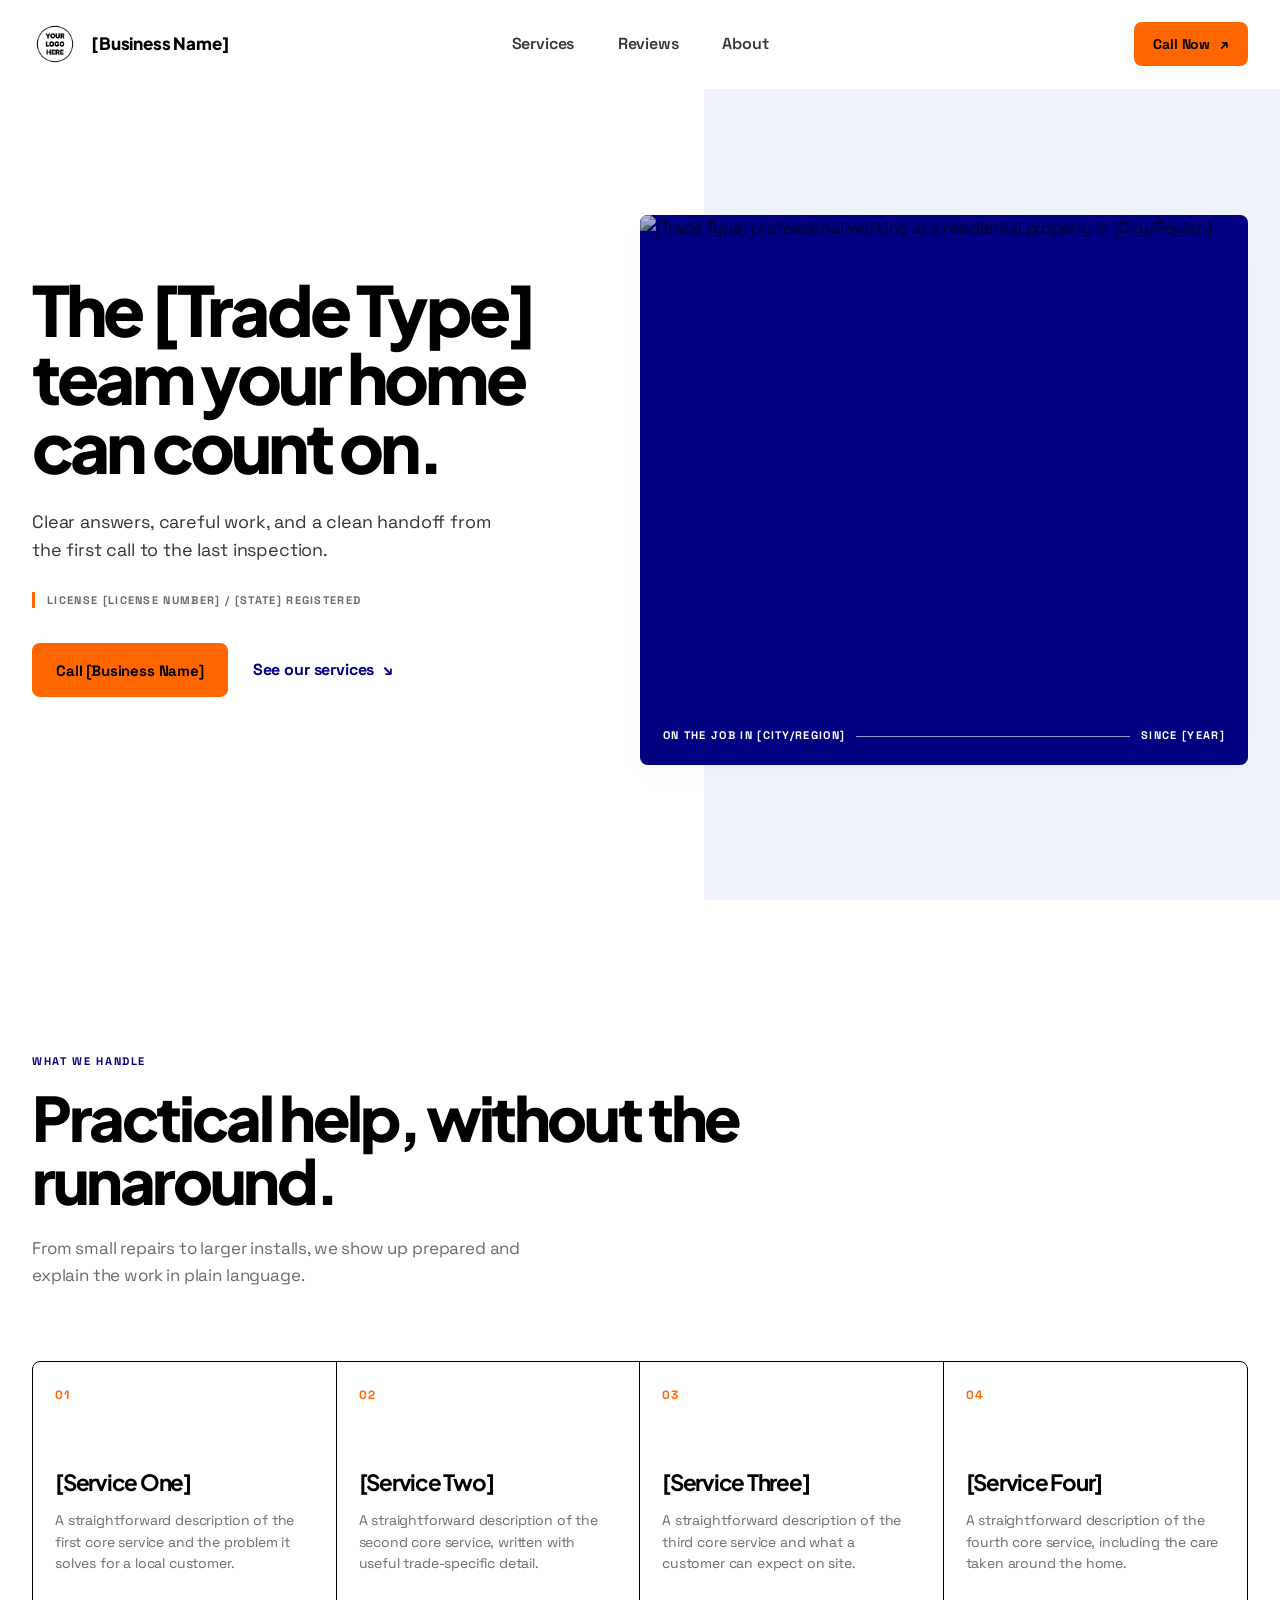
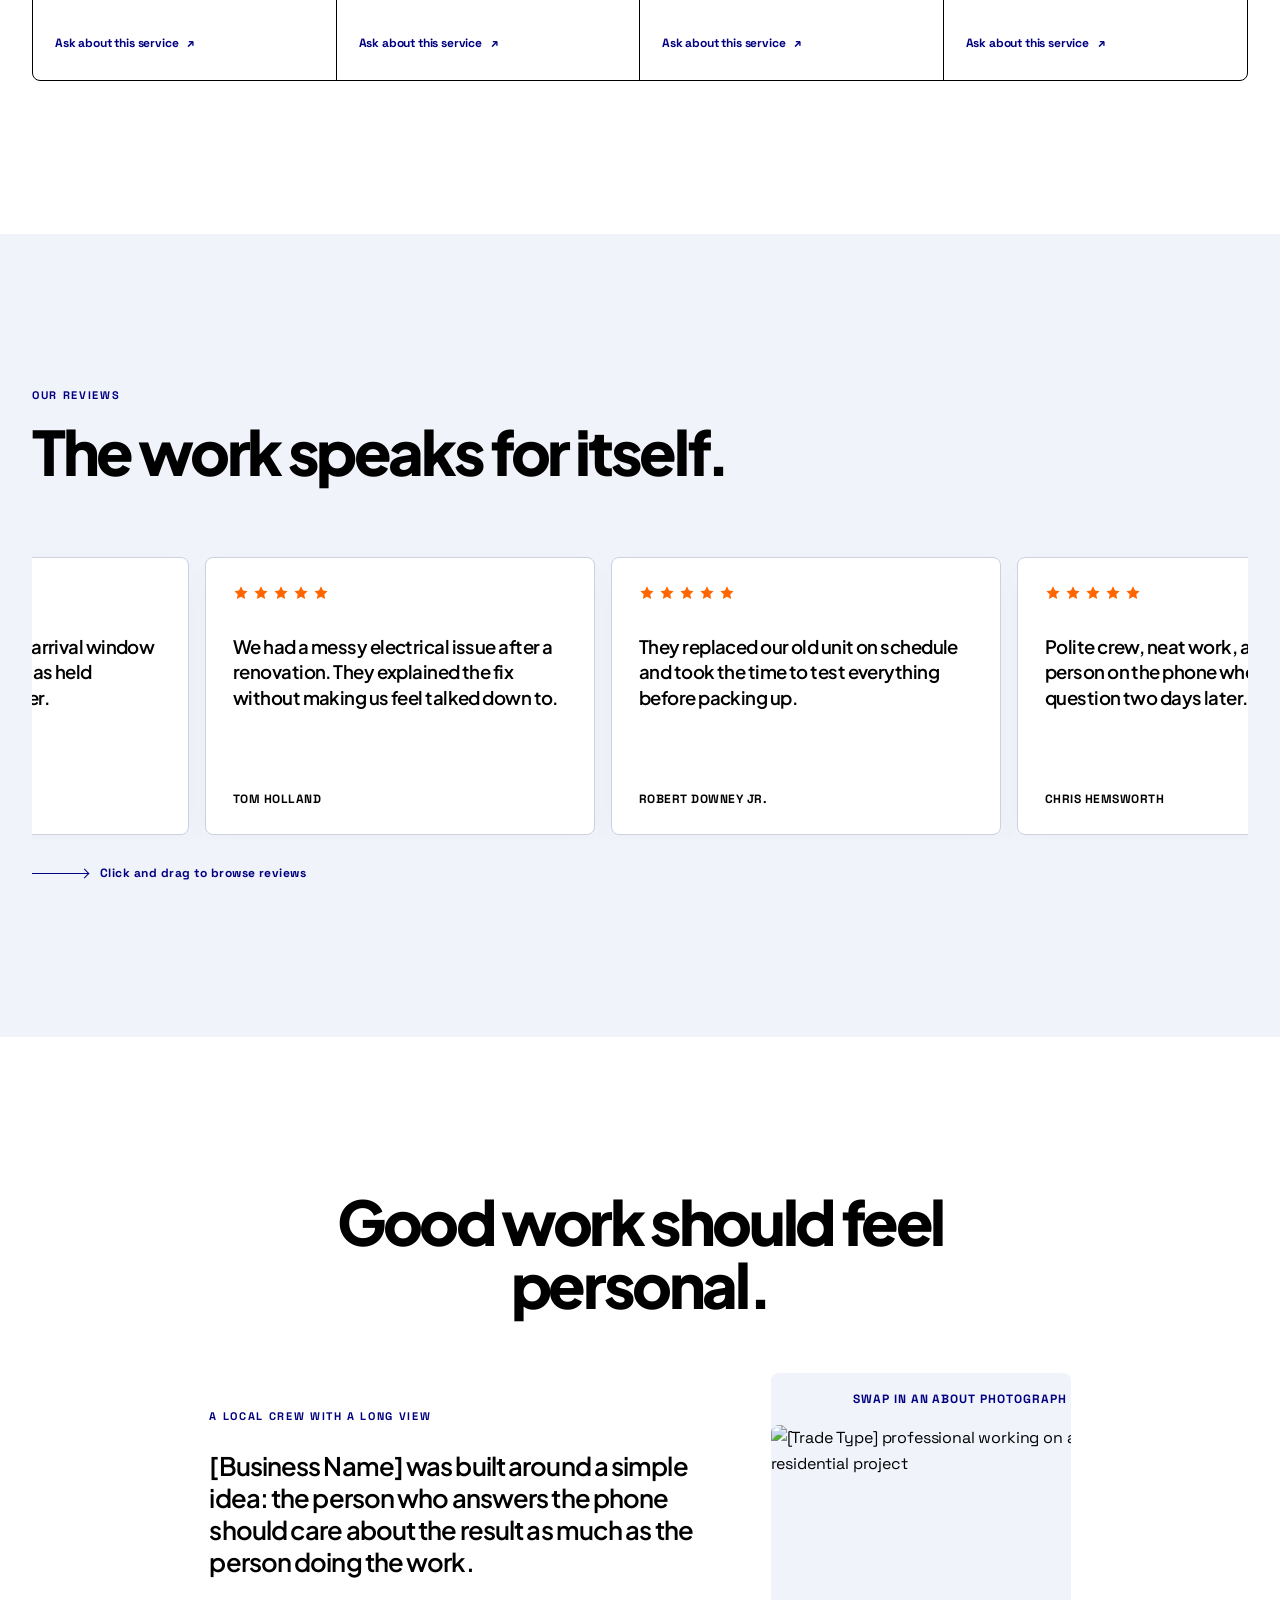
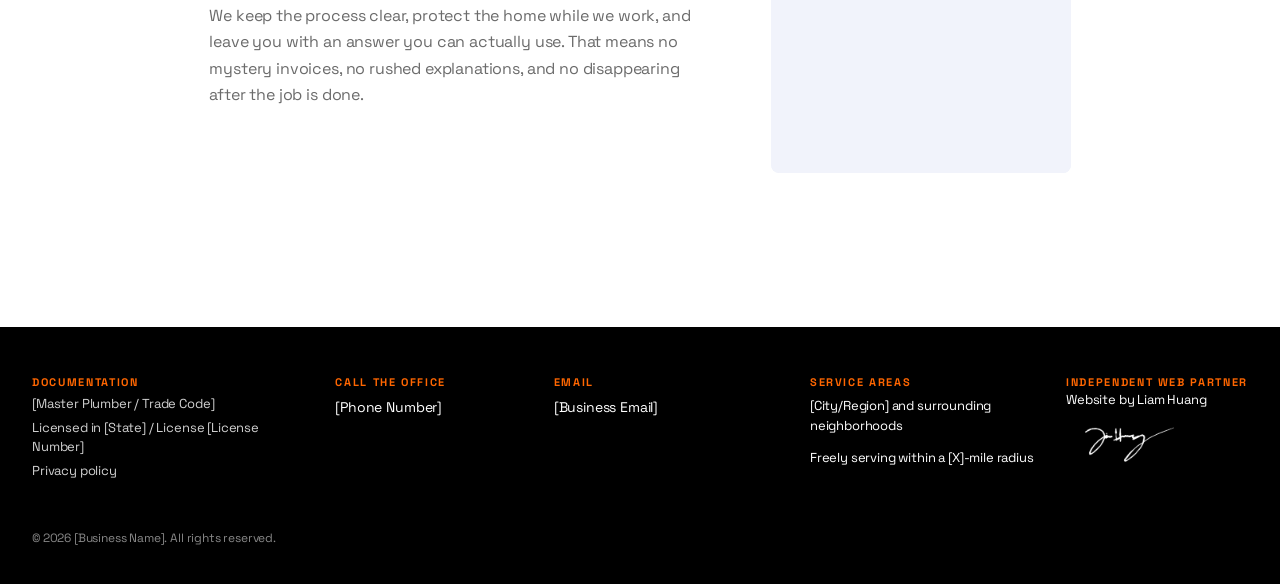
==== commit be5121d4: "Version 3.0" ====
--- a/index.html
+++ b/index.html
@@ -1,629 +1,254 @@
-<!DOCTYPE html>
+<!doctype html>
 <html lang="en">
 <head>
-<meta charset="UTF-8">
-<meta name="viewport" content="width=device-width, initial-scale=1.0">
-<title>[Business Name] | [Trade Type] in [City/Region]</title>
-<meta name="description" content="[Business Name] is [City/Region]'s rated #1 [trade type] company. Licensed, insured, flat-rate pricing, and 24/7 emergency dispatch. Call now for immediate service.">
-<meta name="theme-color" content="#0B111E">
-<link rel="icon" type="image/png" href="images/logo.png">
-
-<!-- Fonts: Plus Jakarta Sans (display) + Inter (body) -->
-<link rel="preconnect" href="https://fonts.googleapis.com">
-<link rel="preconnect" href="https://fonts.gstatic.com" crossorigin>
-<link href="https://fonts.googleapis.com/css2?family=Plus+Jakarta+Sans:wght@500;600;700;800&family=Inter:wght@400;500;600;700&display=swap" rel="stylesheet">
-
-<link rel="stylesheet" href="styles.css?v=13">
-
-<!-- Local business structured data for Google -->
-<script type="application/ld+json">
-{
-  "@context": "https://schema.org",
-  "@type": "Plumber",
-  "name": "[Business Name]",
-  "image": "[Photo URL]",
-  "telephone": "[Phone Number]",
-  "address": {
-    "@type": "PostalAddress",
-    "streetAddress": "[Street Address]",
-    "addressLocality": "[City/Region]",
-    "addressRegion": "[State]",
-    "postalCode": "[ZIP]"
-  },
-  "areaServed": "[City/Region]",
-  "priceRange": "$$",
-  "openingHours": "Mo-Su 00:00-24:00",
-  "aggregateRating": { "@type": "AggregateRating", "ratingValue": "4.9", "reviewCount": "180" }
-}
-</script>
+  <meta charset="utf-8">
+  <meta name="viewport" content="width=device-width, initial-scale=1">
+  <meta name="theme-color" content="#ffffff">
+  <link rel="icon" type="image/png" href="./images/logo.png">
+  <meta name="description" content="[Business Name] provides dependable [Trade Type] service throughout [City/Region], with clear pricing and responsive local support.">
+  <title>[Business Name] | [Trade Type] in [City/Region]</title>
+
+  <!-- Social share previews (Open Graph / Twitter Cards).
+       On Netlify, [Insert Website URL] is auto-replaced with the live URL at deploy time (see netlify.toml).
+       If deploying via drag-and-drop (Netlify Drop), fill it in manually instead. -->
+  <meta property="og:type" content="website">
+  <meta property="og:site_name" content="[Business Name]">
+  <meta property="og:title" content="[Business Name] | [Trade Type] in [City/Region]">
+  <meta property="og:description" content="[Business Name] provides dependable [Trade Type] service throughout [City/Region], with clear pricing and responsive local support.">
+  <meta property="og:url" content="[Insert Website URL]">
+  <meta property="og:image" content="[Insert Website URL]/images/og-image.png">
+  <meta property="og:image:width" content="900">
+  <meta property="og:image:height" content="473">
+  <meta property="og:image:alt" content="[Business Name] — [Trade Type] serving [City/Region]">
+  <meta property="og:locale" content="en_US">
+  <meta name="twitter:card" content="summary_large_image">
+  <meta name="twitter:title" content="[Business Name] | [Trade Type] in [City/Region]">
+  <meta name="twitter:description" content="[Business Name] provides dependable [Trade Type] service throughout [City/Region], with clear pricing and responsive local support.">
+  <meta name="twitter:image" content="[Insert Website URL]/images/og-image.png">
+  <link rel="preconnect" href="https://fonts.googleapis.com">
+  <link rel="preconnect" href="https://fonts.gstatic.com" crossorigin>
+  <link href="https://fonts.googleapis.com/css2?family=Plus+Jakarta+Sans:wght@500;600;700;800&family=Space+Grotesk:wght@400;500;600;700&display=swap" rel="stylesheet">
+  <link rel="stylesheet" href="style.css">
 </head>
 <body>
-
-<a class="skip-link" href="#main">Skip to content</a>
-
-<!-- Gold scroll progress, driven by Motion One (transform-only) -->
-<div class="scroll-progress" id="scrollProgress" aria-hidden="true"></div>
-
-<!-- ============================================================
-     [GLOBAL FIND & REPLACE]
-     [Business Name]  [Trade Type]  [City/Region]  [State]
-     [Phone Number] (also inside every tel: and sms: href)
-     [Street Address]  [ZIP]  [Year]  [License Number]
-     ============================================================ -->
-
-<!-- ============ 1. PANIC BUTTON HEADER ============ -->
-<header class="site-header" id="siteHeader">
-  <div class="container header-inner">
-    <div class="header-brand">
-      <a class="logo" href="#top" aria-label="[Business Name] home">
-        <img src="images/logo.png" alt="Company Logo" class="header-logo-image">
+  <a class="skip-link" href="#main-content">Skip to content</a>
+
+  <header class="site-header" id="site-header">
+    <div class="container header-inner">
+      <a class="brand" href="#top" aria-label="[Business Name] home">
+        <img class="brand-logo" src="./images/logo.png" alt="[Business Name] logo" onerror="this.hidden=true">
+        <span class="brand-fallback" aria-hidden="true">[BN]</span>
+        <span class="brand-name">[Business Name]</span>
       </a>
-      <span class="company-name">[Business Name]</span>
+
+      <nav class="desktop-nav" aria-label="Primary navigation">
+        <a href="#services">Services</a>
+        <a href="#reviews">Reviews</a>
+        <a href="#about">About</a>
+      </nav>
+
+      <a class="button button-orange header-cta" href="tel:[Phone Number]">Call Now <span aria-hidden="true">↗</span></a>
     </div>
-
-    <div class="header-actions">
-      <a class="header-phone" href="tel:[Phone Number]">
-        <svg class="icon" viewBox="0 0 24 24" fill="none" stroke="currentColor" stroke-width="1.8" stroke-linecap="round" stroke-linejoin="round" aria-hidden="true" focusable="false">
-          <path d="M22 16.92v3a2 2 0 0 1-2.18 2 19.79 19.79 0 0 1-8.63-3.07 19.5 19.5 0 0 1-6-6A19.79 19.79 0 0 1 2.12 4.18 2 2 0 0 1 4.11 2h3a2 2 0 0 1 2 1.72c.13.96.36 1.9.7 2.81a2 2 0 0 1-.45 2.11L8.09 9.91a16 16 0 0 0 6 6l1.27-1.27a2 2 0 0 1 2.11-.45c.91.34 1.85.57 2.81.7A2 2 0 0 1 22 16.92z"/>
-        </svg>
-        <span class="header-phone-inner">
-          <span class="header-phone-label">24/7 Emergency Line</span>
-          <span class="header-phone-number">[Phone Number]</span>
-        </span>
-      </a>
-      <a class="btn btn-gold header-cta" href="tel:[Phone Number]">Emergency Dispatch</a>
+  </header>
+
+  <main id="main-content">
+    <section class="hero" id="top" aria-labelledby="hero-title">
+      <div class="hero-wash" aria-hidden="true"></div>
+      <div class="container hero-grid">
+        <div class="hero-copy reveal-on-load">
+          <h1 id="hero-title">The [Trade Type] team your home can count on.</h1>
+          <p class="hero-lede">Clear answers, careful work, and a clean handoff from the first call to the last inspection.</p>
+          <div class="credential"><span class="credential-line" aria-hidden="true"></span><span>License [License Number] / [State] registered</span></div>
+          <div class="hero-actions">
+            <a class="button button-orange button-large" href="tel:[Phone Number]">Call [Business Name]</a>
+            <a class="text-link" href="#services">See our services <span aria-hidden="true">↘</span></a>
+          </div>
+        </div>
+
+        <div class="hero-media reveal-on-load" style="--reveal-delay: 120ms">
+          <img src="https://images.unsplash.com/photo-1621905252507-b35492cc74b4?auto=format&fit=crop&w=1600&q=85" alt="[Trade Type] professional working at a residential property in [City/Region]" width="1600" height="1200" fetchpriority="high">
+          <div class="hero-media-caption"><span>On the job in [City/Region]</span><span class="caption-rule" aria-hidden="true"></span><span>Since [Year]</span></div>
+        </div>
+      </div>
+    </section>
+
+    <section class="services section" id="services" aria-labelledby="services-title">
+      <div class="container">
+        <div class="section-heading reveal">
+          <p class="eyebrow">What we handle</p>
+          <h2 id="services-title">Practical help, without the runaround.</h2>
+          <p>From small repairs to larger installs, we show up prepared and explain the work in plain language.</p>
+        </div>
+
+        <div class="service-grid">
+          <article class="service-item reveal">
+            <span class="service-number">01</span>
+            <h3>[Service One]</h3>
+            <p>A straightforward description of the first core service and the problem it solves for a local customer.</p>
+            <a class="service-link" href="tel:[Phone Number]" aria-label="Call about [Service One]">Ask about this service <span aria-hidden="true">↗</span></a>
+          </article>
+          <article class="service-item reveal" style="--reveal-delay: 70ms">
+            <span class="service-number">02</span>
+            <h3>[Service Two]</h3>
+            <p>A straightforward description of the second core service, written with useful trade-specific detail.</p>
+            <a class="service-link" href="tel:[Phone Number]" aria-label="Call about [Service Two]">Ask about this service <span aria-hidden="true">↗</span></a>
+          </article>
+          <article class="service-item reveal" style="--reveal-delay: 140ms">
+            <span class="service-number">03</span>
+            <h3>[Service Three]</h3>
+            <p>A straightforward description of the third core service and what a customer can expect on site.</p>
+            <a class="service-link" href="tel:[Phone Number]" aria-label="Call about [Service Three]">Ask about this service <span aria-hidden="true">↗</span></a>
+          </article>
+          <article class="service-item reveal" style="--reveal-delay: 210ms">
+            <span class="service-number">04</span>
+            <h3>[Service Four]</h3>
+            <p>A straightforward description of the fourth core service, including the care taken around the home.</p>
+            <a class="service-link" href="tel:[Phone Number]" aria-label="Call about [Service Four]">Ask about this service <span aria-hidden="true">↗</span></a>
+          </article>
+        </div>
+      </div>
+    </section>
+
+    <section class="reviews section" id="reviews" aria-labelledby="reviews-title">
+      <div class="container">
+        <div class="reviews-heading reveal">
+          <div>
+            <p class="eyebrow">Our reviews</p>
+            <h2 id="reviews-title">The work speaks for itself.</h2>
+          </div>
+        </div>
+
+        <div class="review-viewport" id="review-viewport" tabindex="0" aria-label="Customer reviews. Drag left or right to browse.">
+          <div class="review-track" id="review-track">
+            <blockquote class="review-item">
+              <div class="stars" aria-label="5 out of 5 stars"><svg viewBox="0 0 20 20" aria-hidden="true"><path d="m10 1.7 2.55 5.16 5.7.83-4.12 4.02.97 5.68L10 14.7l-5.1 2.69.97-5.68-4.12-4.02 5.7-.83L10 1.7Z"/></svg><svg viewBox="0 0 20 20" aria-hidden="true"><path d="m10 1.7 2.55 5.16 5.7.83-4.12 4.02.97 5.68L10 14.7l-5.1 2.69.97-5.68-4.12-4.02 5.7-.83L10 1.7Z"/></svg><svg viewBox="0 0 20 20" aria-hidden="true"><path d="m10 1.7 2.55 5.16 5.7.83-4.12 4.02.97 5.68L10 14.7l-5.1 2.69.97-5.68-4.12-4.02 5.7-.83L10 1.7Z"/></svg><svg viewBox="0 0 20 20" aria-hidden="true"><path d="m10 1.7 2.55 5.16 5.7.83-4.12 4.02.97 5.68L10 14.7l-5.1 2.69.97-5.68-4.12-4.02 5.7-.83L10 1.7Z"/></svg><svg viewBox="0 0 20 20" aria-hidden="true"><path d="m10 1.7 2.55 5.16 5.7.83-4.12 4.02.97 5.68L10 14.7l-5.1 2.69.97-5.68-4.12-4.02 5.7-.83L10 1.7Z"/></svg></div>
+              <p>They answered on the first call, found the source quickly, and left the basement cleaner than they found it.</p><cite>Zendaya Coleman</cite>
+            </blockquote>
+            <blockquote class="review-item">
+              <div class="stars" aria-label="5 out of 5 stars"><svg viewBox="0 0 20 20" aria-hidden="true"><path d="m10 1.7 2.55 5.16 5.7.83-4.12 4.02.97 5.68L10 14.7l-5.1 2.69.97-5.68-4.12-4.02 5.7-.83L10 1.7Z"/></svg><svg viewBox="0 0 20 20" aria-hidden="true"><path d="m10 1.7 2.55 5.16 5.7.83-4.12 4.02.97 5.68L10 14.7l-5.1 2.69.97-5.68-4.12-4.02 5.7-.83L10 1.7Z"/></svg><svg viewBox="0 0 20 20" aria-hidden="true"><path d="m10 1.7 2.55 5.16 5.7.83-4.12 4.02.97 5.68L10 14.7l-5.1 2.69.97-5.68-4.12-4.02 5.7-.83L10 1.7Z"/></svg><svg viewBox="0 0 20 20" aria-hidden="true"><path d="m10 1.7 2.55 5.16 5.7.83-4.12 4.02.97 5.68L10 14.7l-5.1 2.69.97-5.68-4.12-4.02 5.7-.83L10 1.7Z"/></svg><svg viewBox="0 0 20 20" aria-hidden="true"><path d="m10 1.7 2.55 5.16 5.7.83-4.12 4.02.97 5.68L10 14.7l-5.1 2.69.97-5.68-4.12-4.02 5.7-.83L10 1.7Z"/></svg></div>
+              <p>The quote was clear, the arrival window was real, and the repair has held through a very cold winter.</p><cite>Sadie Sink</cite>
+            </blockquote>
+            <blockquote class="review-item">
+              <div class="stars" aria-label="5 out of 5 stars"><svg viewBox="0 0 20 20" aria-hidden="true"><path d="m10 1.7 2.55 5.16 5.7.83-4.12 4.02.97 5.68L10 14.7l-5.1 2.69.97-5.68-4.12-4.02 5.7-.83L10 1.7Z"/></svg><svg viewBox="0 0 20 20" aria-hidden="true"><path d="m10 1.7 2.55 5.16 5.7.83-4.12 4.02.97 5.68L10 14.7l-5.1 2.69.97-5.68-4.12-4.02 5.7-.83L10 1.7Z"/></svg><svg viewBox="0 0 20 20" aria-hidden="true"><path d="m10 1.7 2.55 5.16 5.7.83-4.12 4.02.97 5.68L10 14.7l-5.1 2.69.97-5.68-4.12-4.02 5.7-.83L10 1.7Z"/></svg><svg viewBox="0 0 20 20" aria-hidden="true"><path d="m10 1.7 2.55 5.16 5.7.83-4.12 4.02.97 5.68L10 14.7l-5.1 2.69.97-5.68-4.12-4.02 5.7-.83L10 1.7Z"/></svg><svg viewBox="0 0 20 20" aria-hidden="true"><path d="m10 1.7 2.55 5.16 5.7.83-4.12 4.02.97 5.68L10 14.7l-5.1 2.69.97-5.68-4.12-4.02 5.7-.83L10 1.7Z"/></svg></div>
+              <p>We had a messy electrical issue after a renovation. They explained the fix without making us feel talked down to.</p><cite>Tom Holland</cite>
+            </blockquote>
+            <blockquote class="review-item">
+              <div class="stars" aria-label="5 out of 5 stars"><svg viewBox="0 0 20 20" aria-hidden="true"><path d="m10 1.7 2.55 5.16 5.7.83-4.12 4.02.97 5.68L10 14.7l-5.1 2.69.97-5.68-4.12-4.02 5.7-.83L10 1.7Z"/></svg><svg viewBox="0 0 20 20" aria-hidden="true"><path d="m10 1.7 2.55 5.16 5.7.83-4.12 4.02.97 5.68L10 14.7l-5.1 2.69.97-5.68-4.12-4.02 5.7-.83L10 1.7Z"/></svg><svg viewBox="0 0 20 20" aria-hidden="true"><path d="m10 1.7 2.55 5.16 5.7.83-4.12 4.02.97 5.68L10 14.7l-5.1 2.69.97-5.68-4.12-4.02 5.7-.83L10 1.7Z"/></svg><svg viewBox="0 0 20 20" aria-hidden="true"><path d="m10 1.7 2.55 5.16 5.7.83-4.12 4.02.97 5.68L10 14.7l-5.1 2.69.97-5.68-4.12-4.02 5.7-.83L10 1.7Z"/></svg><svg viewBox="0 0 20 20" aria-hidden="true"><path d="m10 1.7 2.55 5.16 5.7.83-4.12 4.02.97 5.68L10 14.7l-5.1 2.69.97-5.68-4.12-4.02 5.7-.83L10 1.7Z"/></svg></div>
+              <p>They replaced our old unit on schedule and took the time to test everything before packing up.</p><cite>Robert Downey Jr.</cite>
+            </blockquote>
+            <blockquote class="review-item">
+              <div class="stars" aria-label="5 out of 5 stars"><svg viewBox="0 0 20 20" aria-hidden="true"><path d="m10 1.7 2.55 5.16 5.7.83-4.12 4.02.97 5.68L10 14.7l-5.1 2.69.97-5.68-4.12-4.02 5.7-.83L10 1.7Z"/></svg><svg viewBox="0 0 20 20" aria-hidden="true"><path d="m10 1.7 2.55 5.16 5.7.83-4.12 4.02.97 5.68L10 14.7l-5.1 2.69.97-5.68-4.12-4.02 5.7-.83L10 1.7Z"/></svg><svg viewBox="0 0 20 20" aria-hidden="true"><path d="m10 1.7 2.55 5.16 5.7.83-4.12 4.02.97 5.68L10 14.7l-5.1 2.69.97-5.68-4.12-4.02 5.7-.83L10 1.7Z"/></svg><svg viewBox="0 0 20 20" aria-hidden="true"><path d="m10 1.7 2.55 5.16 5.7.83-4.12 4.02.97 5.68L10 14.7l-5.1 2.69.97-5.68-4.12-4.02 5.7-.83L10 1.7Z"/></svg><svg viewBox="0 0 20 20" aria-hidden="true"><path d="m10 1.7 2.55 5.16 5.7.83-4.12 4.02.97 5.68L10 14.7l-5.1 2.69.97-5.68-4.12-4.02 5.7-.83L10 1.7Z"/></svg></div>
+              <p>Polite crew, neat work, and a real person on the phone when I had a question two days later.</p><cite>Chris Hemsworth</cite>
+            </blockquote>
+          </div>
+        </div>
+
+        <p class="drag-hint"><span class="drag-line" aria-hidden="true"></span>Click and drag to browse reviews</p>
+      </div>
+    </section>
+
+    <section class="about section" id="about" aria-labelledby="about-title">
+      <div class="container">
+        <div class="about-heading reveal">
+          <h2 id="about-title">Good work should feel personal.</h2>
+        </div>
+        <div class="about-grid">
+          <div class="about-copy reveal">
+            <p class="eyebrow">A local crew with a long view</p>
+            <p class="about-lede">[Business Name] was built around a simple idea: the person who answers the phone should care about the result as much as the person doing the work.</p>
+            <p>We keep the process clear, protect the home while we work, and leave you with an answer you can actually use. That means no mystery invoices, no rushed explanations, and no disappearing after the job is done.</p>
+          </div>
+          <figure class="about-media reveal" style="--reveal-delay: 100ms">
+            <img src="https://images.unsplash.com/photo-1581578731548-c64695cc6952?auto=format&fit=crop&w=1200&q=85" alt="[Trade Type] professional working on a residential project" width="1200" height="1000" loading="lazy" onerror="this.hidden=true; this.parentElement.classList.add('image-missing')">
+          </figure>
+        </div>
+      </div>
+    </section>
+  </main>
+
+  <div class="privacy-panel" id="privacy-policy" role="dialog" aria-modal="true" aria-labelledby="privacy-title" aria-hidden="true">
+    <div class="privacy-inner">
+      <button type="button" class="privacy-back js-privacy-close">← Go back</button>
+      <p class="eyebrow">Legal</p>
+      <h2 id="privacy-title" class="privacy-title">Privacy Policy</h2>
+      <p class="privacy-updated">Last updated: August 10, 2026</p>
+
+      <article class="privacy-body">
+        <p class="privacy-intro">[Insert Business Name] (&ldquo;we,&rdquo; &ldquo;us,&rdquo; or &ldquo;our&rdquo;) operates the website available at [Insert Website URL] (the &ldquo;Website&rdquo;). This Privacy Policy explains how information may be processed when you visit and use the Website.</p>
+
+        <h3>Information Collected Automatically</h3>
+        <p>When you visit the Website, certain technical information may be automatically processed by the services used to operate it. This may include your IP address, browser type, device information, operating system, requested pages or resources, referring website, and the date and time of requests. This information may be used to deliver, maintain, secure, and troubleshoot the Website.</p>
+
+        <h3>Third-Party Services</h3>
+        <p>The Website is hosted by Netlify. Netlify may process technical information associated with requests made to the Website in accordance with its privacy practices. The Website also uses third-party services to deliver certain resources, including Google Fonts and the Motion JavaScript library distributed through jsDelivr. When these resources are requested, your browser may communicate with the respective third-party service. These third parties maintain their own privacy policies governing their handling of information.</p>
+
+        <h3>Information Submitted by You</h3>
+        <p>The Website does not provide user accounts, login functionality, or online forms for submitting personal information. If you contact [Insert Business Name] by telephone or email using the contact information provided on the Website, information you voluntarily provide may be used to respond to your inquiry and provide requested services.</p>
+
+        <h3>Cookies and Tracking</h3>
+        <p>The Website does not intentionally use advertising or marketing tracking technologies. Third-party services used to operate or deliver resources for the Website may use their own technologies as described in their respective privacy policies.</p>
+
+        <h3>Information Sharing</h3>
+        <p>We do not sell personal information collected through the Website. Information may be disclosed to service providers as reasonably necessary to operate, secure, and maintain the Website, or when required by law or legal process.</p>
+
+        <h3>Data Security</h3>
+        <p>We take reasonable measures to protect information associated with the Website. However, no method of transmission or storage over the Internet can be guaranteed to be completely secure.</p>
+
+        <h3>Third-Party Websites</h3>
+        <p>The Website may contain links to third-party websites. We are not responsible for the privacy practices or content of those websites. We encourage you to review their privacy policies before providing information to them.</p>
+
+        <h3>Changes to This Privacy Policy</h3>
+        <p>We may update this Privacy Policy from time to time. Any changes will be posted on this page with an updated &ldquo;Last updated&rdquo; date.</p>
+
+        <div class="privacy-contact">
+          <h3>Contact Us</h3>
+          <p>If you have questions regarding this Privacy Policy or the Website&rsquo;s privacy practices, please contact:</p>
+          <address>
+            <p>[Insert Business Name]</p>
+            <p>Attention: Sadie Sink</p>
+            <p>Address: [Insert Business Physical Address]</p>
+            <p>Phone: [Insert Business Phone]</p>
+            <p>Email: [Insert Business Email]</p>
+          </address>
+        </div>
+      </article>
+
+      <div class="privacy-foot">
+        <button type="button" class="button button-orange button-large js-privacy-close">← Go back</button>
+      </div>
     </div>
   </div>
-</header>
-
-<main id="main">
-
-  <!-- ============ 2. INSTANT CLARITY HERO ============ -->
-  <section class="hero" id="top" aria-labelledby="hero-title">
-    <div class="container hero-grid">
-      <div class="hero-copy">
-        <p class="overline">Licensed &amp; Insured &middot; Serving [City/Region] Since [Year]</p>
-        <h1 class="hero-title" id="hero-title">[Trade Type] in [City/Region] <span class="hero-title-accent">| Call for Immediate Dispatch</span></h1>
-        <p class="hero-lede">
-          Burst pipe at 2 a.m. or a slow drip under the sink, we answer the phone and we show up.
-          Every job gets a written price before work starts, and we do not leave until the water is right.
-        </p>
-
-        <ul class="trust-list">
-          <li class="trust-item">
-            <svg class="trust-check" viewBox="0 0 24 24" fill="none" stroke="currentColor" stroke-width="2.5" stroke-linecap="round" stroke-linejoin="round" aria-hidden="true" focusable="false">
-              <path d="M20 6 9 17l-5-5"/>
-            </svg>
-            <span>Licensed, bonded &amp; fully insured</span>
-          </li>
-          <li class="trust-item">
-            <svg class="trust-check" viewBox="0 0 24 24" fill="none" stroke="currentColor" stroke-width="2.5" stroke-linecap="round" stroke-linejoin="round" aria-hidden="true" focusable="false">
-              <path d="M20 6 9 17l-5-5"/>
-            </svg>
-            <span>Flat-rate quotes before any work begins</span>
-          </li>
-          <li class="trust-item">
-            <svg class="trust-check" viewBox="0 0 24 24" fill="none" stroke="currentColor" stroke-width="2.5" stroke-linecap="round" stroke-linejoin="round" aria-hidden="true" focusable="false">
-              <path d="M20 6 9 17l-5-5"/>
-            </svg>
-            <span>Locally owned &amp; family operated</span>
-          </li>
-        </ul>
-
-        <div class="hero-cta">
-          <a class="btn btn-navy btn-lg" href="tel:[Phone Number]">
-            <svg class="icon" viewBox="0 0 24 24" fill="none" stroke="currentColor" stroke-width="2" stroke-linecap="round" stroke-linejoin="round" aria-hidden="true" focusable="false">
-              <path d="M22 16.92v3a2 2 0 0 1-2.18 2 19.79 19.79 0 0 1-8.63-3.07 19.5 19.5 0 0 1-6-6A19.79 19.79 0 0 1 2.12 4.18 2 2 0 0 1 4.11 2h3a2 2 0 0 1 2 1.72c.13.96.36 1.9.7 2.81a2 2 0 0 1-.45 2.11L8.09 9.91a16 16 0 0 0 6 6l1.27-1.27a2 2 0 0 1 2.11-.45c.91.34 1.85.57 2.81.7A2 2 0 0 1 22 16.92z"/>
-            </svg>
-            Call [Business Name] Now
-          </a>
-          <a class="btn btn-outline btn-lg" href="sms:[Phone Number]">Text Us to Book</a>
-        </div>
-
-
-      </div>
-
-      <div class="hero-media" id="heroMedia">
-        <figure class="hero-photo">
-          <img
-            class="hero-photo-img"
-            src="https://images.unsplash.com/photo-1621905251189-08b45d6a269e?w=1200&q=80&auto=format&fit=crop"
-            alt="[Trade Type] technician on site in [City/Region]"
-            width="1200" height="900"
-            loading="eager" fetchpriority="high"
-            onerror="this.classList.add('hero-photo-fallback')"
-          >
-        </figure>
-      </div>
+
+  <footer class="site-footer">
+    <div class="container footer-grid">
+      <div class="footer-block footer-docs">
+        <p class="footer-label">Documentation</p>
+        <p>[Master Plumber / Trade Code]</p>
+        <p>Licensed in [State] / License [License Number]</p>
+        <p><a class="footer-link js-privacy-open" href="#privacy-policy">Privacy policy</a></p>
+      </div>
+      <div class="footer-block">
+        <p class="footer-label">Call the office</p>
+        <a class="footer-contact" href="tel:[Phone Number]">[Phone Number]</a>
+      </div>
+      <div class="footer-block">
+        <p class="footer-label">Email</p>
+        <a class="footer-contact" href="mailto:[Business Email]">[Business Email]</a>
+      </div>
+      <div class="footer-block">
+        <p class="footer-label">Service Areas</p>
+        <p>[City/Region] and surrounding neighborhoods</p>
+        <p>Freely serving within a [X]-mile radius</p>
+      </div>
+      <div class="footer-block footer-credit">
+        <p class="footer-label">Independent web partner</p>
+        <p>Website by Liam Huang</p>
+        <img class="signature" src="./images/signature.png" alt="Liam Huang signature" width="112" height="34" onerror="this.hidden=true">
+      </div>
+      <p class="copyright">© 2026 [Business Name]. All rights reserved.</p>
     </div>
-  </section>
-
-  <!-- ============ 3. WHAT WE DO ============ -->
-  <section class="services section-pad" id="services" aria-labelledby="services-title">
-    <div class="container">
-      <div class="section-head">
-        <div class="section-head-copy js-reveal js-reveal-blur">
-          <p class="overline">What We Do</p>
-          <h2 class="section-title" id="services-title">Every [Trade Type] job, handled in [City/Region]</h2>
-          <div class="section-rule" aria-hidden="true"></div>
-        </div>
-
-      </div>
-
-      <div class="services-grid">
-        <article class="service-cell js-reveal">
-          <span class="service-num">01</span>
-
-          <h3 class="service-cell-title">Leak Detection &amp; Repair</h3>
-          <p class="service-cell-text">Hidden leaks waste water and rot your home from the inside. We locate the source without tearing out drywall first, then repair it on the same visit.</p>
-
-        </article>
-
-        <article class="service-cell js-reveal">
-          <span class="service-num">02</span>
-
-          <h3 class="service-cell-title">Drain &amp; Sewer Cleaning</h3>
-          <p class="service-cell-text">Slow tubs, backed-up toilets, and sewer odors. We clear the line with commercial equipment, then camera-verify the pipe is clean before we leave.</p>
-
-        </article>
-
-        <article class="service-cell js-reveal">
-          <span class="service-num">03</span>
-
-          <h3 class="service-cell-title">Water Heater Install &amp; Repair</h3>
-          <p class="service-cell-text">No hot water is an emergency. We repair most tanks the same day and install new heaters sized to your home's demand, with the old unit hauled away.</p>
-
-        </article>
-
-        <article class="service-cell js-reveal">
-          <span class="service-num">04</span>
-
-          <h3 class="service-cell-title">Kitchen &amp; Bath Plumbing</h3>
-          <p class="service-cell-text">Faucets, disposals, toilets, and full remodels. Straightforward labor pricing and fixtures installed to manufacturer spec, finished and cleaned up the same day.</p>
-
-        </article>
-
-        <article class="service-cell js-reveal">
-          <span class="service-num">05</span>
-
-          <h3 class="service-cell-title">Burst Pipe &amp; Water Damage Response</h3>
-          <p class="service-cell-text">Pipes let go at the worst hour. We shut the water, make the repair, and stay until the pressure test passes. Mold mitigation referrals included if needed.</p>
-
-        </article>
-
-        <article class="service-cell js-reveal">
-          <span class="service-num">06</span>
-
-          <h3 class="service-cell-title">Repiping &amp; Water Quality</h3>
-          <p class="service-cell-text">Old galvanized lines, low pressure, or rusty water. We repipe room by room with modern materials and give you clean flow, better pressure, and a written warranty.</p>
-
-        </article>
-      </div>
-
-      <div class="signature-row js-reveal">
-        <p class="signature-label">From the founder's bench</p>
-        <!-- CUSTOM CURSIVE SIGNATURE. Trace your founder's real signature and swap the paths below. -->
-        <svg class="signature" viewBox="0 0 380 96" fill="none" aria-hidden="true" focusable="false">
-          <path d="M16 62C20 32 44 22 46 44C47 58 36 60 50 55C66 49 74 34 86 41C97 47 91 63 106 56C118 50 124 64 138 56C152 48 158 36 172 42C184 47 176 62 192 56C208 50 212 62 226 55C244 46 252 60 268 54" stroke="#D4AF37" stroke-width="2.4" stroke-linecap="round" stroke-linejoin="round"/>
-          <path d="M34 76C88 68 142 84 198 72C246 62 306 76 366 64" stroke="#D4AF37" stroke-width="2.4" stroke-linecap="round" stroke-linejoin="round"/>
-        </svg>
-        <p class="signature-name">[Founder First Name] [Founder Last Name], Founder</p>
-      </div>
-    </div>
-  </section>
-
-  <!-- ============ 4. REAL-REVIEW CAROUSEL ============ -->
-  <section class="reviews section-pad" id="reviews" aria-labelledby="reviews-title">
-    <div class="container">
-      <div class="section-head reviews-head">
-        <div class="section-head-copy js-reveal js-reveal-blur">
-          <p class="overline">From Our Customers</p>
-          <h2 class="section-title" id="reviews-title">What neighbors in [City/Region] say</h2>
-          <div class="section-rule" aria-hidden="true"></div>
-        </div>
-        <div class="rating-chip js-reveal">
-          <!-- Google "G" -->
-          <svg class="g-logo" viewBox="0 0 24 24" aria-hidden="true" focusable="false">
-            <path fill="#4285F4" d="M22.56 12.25c0-.78-.07-1.53-.2-2.25H12v4.26h5.92c-.26 1.37-1.04 2.53-2.21 3.31v2.77h3.57c2.08-1.92 3.28-4.74 3.28-8.09z"/>
-            <path fill="#34A853" d="M12 23c2.97 0 5.46-.98 7.28-2.66l-3.57-2.77c-.98.66-2.23 1.06-3.71 1.06-2.86 0-5.29-1.93-6.16-4.53H2.18v2.84C3.99 20.53 7.7 23 12 23z"/>
-            <path fill="#FBBC05" d="M5.84 14.09c-.22-.66-.35-1.36-.35-2.09s.13-1.43.35-2.09V7.07H2.18C1.43 8.55 1 10.22 1 12s.43 3.45 1.18 4.93l2.85-2.22.81-.62z"/>
-            <path fill="#EA4335" d="M12 5.38c1.62 0 3.06.56 4.21 1.64l3.15-3.15C17.45 2.09 14.97 1 12 1 7.7 1 3.99 3.47 2.18 7.07l3.66 2.84c.87-2.6 3.3-4.53 6.16-4.53z"/>
-          </svg>
-          <span class="rating-chip-stars" aria-hidden="true">
-            <svg class="star" viewBox="0 0 24 24" fill="currentColor"><path d="M12 17.27L18.18 21l-1.64-7.03L22 9.24l-7.19-.61L12 2 9.19 8.63 2 9.24l5.46 4.73L5.82 21z"/></svg>
-            <svg class="star" viewBox="0 0 24 24" fill="currentColor"><path d="M12 17.27L18.18 21l-1.64-7.03L22 9.24l-7.19-.61L12 2 9.19 8.63 2 9.24l5.46 4.73L5.82 21z"/></svg>
-            <svg class="star" viewBox="0 0 24 24" fill="currentColor"><path d="M12 17.27L18.18 21l-1.64-7.03L22 9.24l-7.19-.61L12 2 9.19 8.63 2 9.24l5.46 4.73L5.82 21z"/></svg>
-            <svg class="star" viewBox="0 0 24 24" fill="currentColor"><path d="M12 17.27L18.18 21l-1.64-7.03L22 9.24l-7.19-.61L12 2 9.19 8.63 2 9.24l5.46 4.73L5.82 21z"/></svg>
-            <svg class="star" viewBox="0 0 24 24" fill="currentColor"><path d="M12 17.27L18.18 21l-1.64-7.03L22 9.24l-7.19-.61L12 2 9.19 8.63 2 9.24l5.46 4.73L5.82 21z"/></svg>
-          </span>
-          <span class="rating-chip-text">4.9 average &middot; <span class="stat-count" data-target="180">180</span>+ reviews</span>
-        </div>
-      </div>
-
-      <!-- Replace review cards with your live Google Business Profile or Yelp feed before launch -->
-      <div class="carousel">
-        <div class="carousel-track" id="reviewTrack" tabindex="0" role="region" aria-roledescription="carousel" aria-label="Customer reviews, scroll horizontally">
-          <article class="review-card">
-            <div class="review-top">
-              <span class="review-avatar" aria-hidden="true">MC</span>
-              <div class="review-meta">
-                <p class="review-name">Marie Coleman</p>
-                <p class="review-neighborhood">West Roxbury</p>
-              </div>
-              <div class="review-stars" role="img" aria-label="Rated 5 out of 5 stars">
-                <svg class="star" viewBox="0 0 24 24" fill="currentColor"><path d="M12 17.27L18.18 21l-1.64-7.03L22 9.24l-7.19-.61L12 2 9.19 8.63 2 9.24l5.46 4.73L5.82 21z"/></svg>
-                <svg class="star" viewBox="0 0 24 24" fill="currentColor"><path d="M12 17.27L18.18 21l-1.64-7.03L22 9.24l-7.19-.61L12 2 9.19 8.63 2 9.24l5.46 4.73L5.82 21z"/></svg>
-                <svg class="star" viewBox="0 0 24 24" fill="currentColor"><path d="M12 17.27L18.18 21l-1.64-7.03L22 9.24l-7.19-.61L12 2 9.19 8.63 2 9.24l5.46 4.73L5.82 21z"/></svg>
-                <svg class="star" viewBox="0 0 24 24" fill="currentColor"><path d="M12 17.27L18.18 21l-1.64-7.03L22 9.24l-7.19-.61L12 2 9.19 8.63 2 9.24l5.46 4.73L5.82 21z"/></svg>
-                <svg class="star" viewBox="0 0 24 24" fill="currentColor"><path d="M12 17.27L18.18 21l-1.64-7.03L22 9.24l-7.19-.61L12 2 9.19 8.63 2 9.24l5.46 4.73L5.82 21z"/></svg>
-              </div>
-            </div>
-            <p class="review-text">Called about a leak early on a Sunday and someone was at the door within the hour. Straightforward about pricing the whole time and cleaned up before leaving. Would call again without hesitation.</p>
-            <p class="review-google">
-              <svg class="g-logo g-logo-sm" viewBox="0 0 24 24" aria-hidden="true" focusable="false">
-                <path fill="#4285F4" d="M22.56 12.25c0-.78-.07-1.53-.2-2.25H12v4.26h5.92c-.26 1.37-1.04 2.53-2.21 3.31v2.77h3.57c2.08-1.92 3.28-4.74 3.28-8.09z"/>
-                <path fill="#34A853" d="M12 23c2.97 0 5.46-.98 7.28-2.66l-3.57-2.77c-.98.66-2.23 1.06-3.71 1.06-2.86 0-5.29-1.93-6.16-4.53H2.18v2.84C3.99 20.53 7.7 23 12 23z"/>
-                <path fill="#FBBC05" d="M5.84 14.09c-.22-.66-.35-1.36-.35-2.09s.13-1.43.35-2.09V7.07H2.18C1.43 8.55 1 10.22 1 12s.43 3.45 1.18 4.93l2.85-2.22.81-.62z"/>
-                <path fill="#EA4335" d="M12 5.38c1.62 0 3.06.56 4.21 1.64l3.15-3.15C17.45 2.09 14.97 1 12 1 7.7 1 3.99 3.47 2.18 7.07l3.66 2.84c.87-2.6 3.3-4.53 6.16-4.53z"/>
-              </svg>
-              Posted on Google
-            </p>
-          </article>
-
-          <article class="review-card">
-            <div class="review-top">
-              <span class="review-avatar" aria-hidden="true">DR</span>
-              <div class="review-meta">
-                <p class="review-name">David Reyes</p>
-                <p class="review-neighborhood">Cambridgeport</p>
-              </div>
-              <div class="review-stars" role="img" aria-label="Rated 5 out of 5 stars">
-                <svg class="star" viewBox="0 0 24 24" fill="currentColor"><path d="M12 17.27L18.18 21l-1.64-7.03L22 9.24l-7.19-.61L12 2 9.19 8.63 2 9.24l5.46 4.73L5.82 21z"/></svg>
-                <svg class="star" viewBox="0 0 24 24" fill="currentColor"><path d="M12 17.27L18.18 21l-1.64-7.03L22 9.24l-7.19-.61L12 2 9.19 8.63 2 9.24l5.46 4.73L5.82 21z"/></svg>
-                <svg class="star" viewBox="0 0 24 24" fill="currentColor"><path d="M12 17.27L18.18 21l-1.64-7.03L22 9.24l-7.19-.61L12 2 9.19 8.63 2 9.24l5.46 4.73L5.82 21z"/></svg>
-                <svg class="star" viewBox="0 0 24 24" fill="currentColor"><path d="M12 17.27L18.18 21l-1.64-7.03L22 9.24l-7.19-.61L12 2 9.19 8.63 2 9.24l5.46 4.73L5.82 21z"/></svg>
-                <svg class="star" viewBox="0 0 24 24" fill="currentColor"><path d="M12 17.27L18.18 21l-1.64-7.03L22 9.24l-7.19-.61L12 2 9.19 8.63 2 9.24l5.46 4.73L5.82 21z"/></svg>
-              </div>
-            </div>
-            <p class="review-text">We have used [Business Name] for years and the quality has never slipped. Fair quotes, on-time arrivals, and work that holds up. Exactly what you want from a local [trade type] company.</p>
-            <p class="review-google">
-              <svg class="g-logo g-logo-sm" viewBox="0 0 24 24" aria-hidden="true" focusable="false">
-                <path fill="#4285F4" d="M22.56 12.25c0-.78-.07-1.53-.2-2.25H12v4.26h5.92c-.26 1.37-1.04 2.53-2.21 3.31v2.77h3.57c2.08-1.92 3.28-4.74 3.28-8.09z"/>
-                <path fill="#34A853" d="M12 23c2.97 0 5.46-.98 7.28-2.66l-3.57-2.77c-.98.66-2.23 1.06-3.71 1.06-2.86 0-5.29-1.93-6.16-4.53H2.18v2.84C3.99 20.53 7.7 23 12 23z"/>
-                <path fill="#FBBC05" d="M5.84 14.09c-.22-.66-.35-1.36-.35-2.09s.13-1.43.35-2.09V7.07H2.18C1.43 8.55 1 10.22 1 12s.43 3.45 1.18 4.93l2.85-2.22.81-.62z"/>
-                <path fill="#EA4335" d="M12 5.38c1.62 0 3.06.56 4.21 1.64l3.15-3.15C17.45 2.09 14.97 1 12 1 7.7 1 3.99 3.47 2.18 7.07l3.66 2.84c.87-2.6 3.3-4.53 6.16-4.53z"/>
-              </svg>
-              Posted on Google
-            </p>
-          </article>
-
-          <article class="review-card">
-            <div class="review-top">
-              <span class="review-avatar" aria-hidden="true">SP</span>
-              <div class="review-meta">
-                <p class="review-name">Sarah Patel</p>
-                <p class="review-neighborhood">Somerville</p>
-              </div>
-              <div class="review-stars" role="img" aria-label="Rated 5 out of 5 stars">
-                <svg class="star" viewBox="0 0 24 24" fill="currentColor"><path d="M12 17.27L18.18 21l-1.64-7.03L22 9.24l-7.19-.61L12 2 9.19 8.63 2 9.24l5.46 4.73L5.82 21z"/></svg>
-                <svg class="star" viewBox="0 0 24 24" fill="currentColor"><path d="M12 17.27L18.18 21l-1.64-7.03L22 9.24l-7.19-.61L12 2 9.19 8.63 2 9.24l5.46 4.73L5.82 21z"/></svg>
-                <svg class="star" viewBox="0 0 24 24" fill="currentColor"><path d="M12 17.27L18.18 21l-1.64-7.03L22 9.24l-7.19-.61L12 2 9.19 8.63 2 9.24l5.46 4.73L5.82 21z"/></svg>
-                <svg class="star" viewBox="0 0 24 24" fill="currentColor"><path d="M12 17.27L18.18 21l-1.64-7.03L22 9.24l-7.19-.61L12 2 9.19 8.63 2 9.24l5.46 4.73L5.82 21z"/></svg>
-                <svg class="star" viewBox="0 0 24 24" fill="currentColor"><path d="M12 17.27L18.18 21l-1.64-7.03L22 9.24l-7.19-.61L12 2 9.19 8.63 2 9.24l5.46 4.73L5.82 21z"/></svg>
-              </div>
-            </div>
-            <p class="review-text">Our drain was backing up into the shower and they cleared it the same day. They explained what caused it and how to keep it from happening again.</p>
-            <p class="review-google">
-              <svg class="g-logo g-logo-sm" viewBox="0 0 24 24" aria-hidden="true" focusable="false">
-                <path fill="#4285F4" d="M22.56 12.25c0-.78-.07-1.53-.2-2.25H12v4.26h5.92c-.26 1.37-1.04 2.53-2.21 3.31v2.77h3.57c2.08-1.92 3.28-4.74 3.28-8.09z"/>
-                <path fill="#34A853" d="M12 23c2.97 0 5.46-.98 7.28-2.66l-3.57-2.77c-.98.66-2.23 1.06-3.71 1.06-2.86 0-5.29-1.93-6.16-4.53H2.18v2.84C3.99 20.53 7.7 23 12 23z"/>
-                <path fill="#FBBC05" d="M5.84 14.09c-.22-.66-.35-1.36-.35-2.09s.13-1.43.35-2.09V7.07H2.18C1.43 8.55 1 10.22 1 12s.43 3.45 1.18 4.93l2.85-2.22.81-.62z"/>
-                <path fill="#EA4335" d="M12 5.38c1.62 0 3.06.56 4.21 1.64l3.15-3.15C17.45 2.09 14.97 1 12 1 7.7 1 3.99 3.47 2.18 7.07l3.66 2.84c.87-2.6 3.3-4.53 6.16-4.53z"/>
-              </svg>
-              Posted on Google
-            </p>
-          </article>
-
-          <article class="review-card">
-            <div class="review-top">
-              <span class="review-avatar" aria-hidden="true">RK</span>
-              <div class="review-meta">
-                <p class="review-name">Robert Kim</p>
-                <p class="review-neighborhood">Dorchester</p>
-              </div>
-              <div class="review-stars" role="img" aria-label="Rated 5 out of 5 stars">
-                <svg class="star" viewBox="0 0 24 24" fill="currentColor"><path d="M12 17.27L18.18 21l-1.64-7.03L22 9.24l-7.19-.61L12 2 9.19 8.63 2 9.24l5.46 4.73L5.82 21z"/></svg>
-                <svg class="star" viewBox="0 0 24 24" fill="currentColor"><path d="M12 17.27L18.18 21l-1.64-7.03L22 9.24l-7.19-.61L12 2 9.19 8.63 2 9.24l5.46 4.73L5.82 21z"/></svg>
-                <svg class="star" viewBox="0 0 24 24" fill="currentColor"><path d="M12 17.27L18.18 21l-1.64-7.03L22 9.24l-7.19-.61L12 2 9.19 8.63 2 9.24l5.46 4.73L5.82 21z"/></svg>
-                <svg class="star" viewBox="0 0 24 24" fill="currentColor"><path d="M12 17.27L18.18 21l-1.64-7.03L22 9.24l-7.19-.61L12 2 9.19 8.63 2 9.24l5.46 4.73L5.82 21z"/></svg>
-                <svg class="star" viewBox="0 0 24 24" fill="currentColor"><path d="M12 17.27L18.18 21l-1.64-7.03L22 9.24l-7.19-.61L12 2 9.19 8.63 2 9.24l5.46 4.73L5.82 21z"/></svg>
-              </div>
-            </div>
-            <p class="review-text">Repiped half the house after an inspection flagged old galvanized pipes. Clean work, respectful of the home, and finished on schedule.</p>
-            <p class="review-google">
-              <svg class="g-logo g-logo-sm" viewBox="0 0 24 24" aria-hidden="true" focusable="false">
-                <path fill="#4285F4" d="M22.56 12.25c0-.78-.07-1.53-.2-2.25H12v4.26h5.92c-.26 1.37-1.04 2.53-2.21 3.31v2.77h3.57c2.08-1.92 3.28-4.74 3.28-8.09z"/>
-                <path fill="#34A853" d="M12 23c2.97 0 5.46-.98 7.28-2.66l-3.57-2.77c-.98.66-2.23 1.06-3.71 1.06-2.86 0-5.29-1.93-6.16-4.53H2.18v2.84C3.99 20.53 7.7 23 12 23z"/>
-                <path fill="#FBBC05" d="M5.84 14.09c-.22-.66-.35-1.36-.35-2.09s.13-1.43.35-2.09V7.07H2.18C1.43 8.55 1 10.22 1 12s.43 3.45 1.18 4.93l2.85-2.22.81-.62z"/>
-                <path fill="#EA4335" d="M12 5.38c1.62 0 3.06.56 4.21 1.64l3.15-3.15C17.45 2.09 14.97 1 12 1 7.7 1 3.99 3.47 2.18 7.07l3.66 2.84c.87-2.6 3.3-4.53 6.16-4.53z"/>
-              </svg>
-              Posted on Google
-            </p>
-          </article>
-
-          <article class="review-card">
-            <div class="review-top">
-              <span class="review-avatar" aria-hidden="true">AL</span>
-              <div class="review-meta">
-                <p class="review-name">Angela Lopez</p>
-                <p class="review-neighborhood">East Boston</p>
-              </div>
-              <div class="review-stars" role="img" aria-label="Rated 5 out of 5 stars">
-                <svg class="star" viewBox="0 0 24 24" fill="currentColor"><path d="M12 17.27L18.18 21l-1.64-7.03L22 9.24l-7.19-.61L12 2 9.19 8.63 2 9.24l5.46 4.73L5.82 21z"/></svg>
-                <svg class="star" viewBox="0 0 24 24" fill="currentColor"><path d="M12 17.27L18.18 21l-1.64-7.03L22 9.24l-7.19-.61L12 2 9.19 8.63 2 9.24l5.46 4.73L5.82 21z"/></svg>
-                <svg class="star" viewBox="0 0 24 24" fill="currentColor"><path d="M12 17.27L18.18 21l-1.64-7.03L22 9.24l-7.19-.61L12 2 9.19 8.63 2 9.24l5.46 4.73L5.82 21z"/></svg>
-                <svg class="star" viewBox="0 0 24 24" fill="currentColor"><path d="M12 17.27L18.18 21l-1.64-7.03L22 9.24l-7.19-.61L12 2 9.19 8.63 2 9.24l5.46 4.73L5.82 21z"/></svg>
-                <svg class="star" viewBox="0 0 24 24" fill="currentColor"><path d="M12 17.27L18.18 21l-1.64-7.03L22 9.24l-7.19-.61L12 2 9.19 8.63 2 9.24l5.46 4.73L5.82 21z"/></svg>
-              </div>
-            </div>
-            <p class="review-text">Second time using [Business Name] and just as impressed as the first. Punctual, upfront about cost, and the work has held up perfectly.</p>
-            <p class="review-google">
-              <svg class="g-logo g-logo-sm" viewBox="0 0 24 24" aria-hidden="true" focusable="false">
-                <path fill="#4285F4" d="M22.56 12.25c0-.78-.07-1.53-.2-2.25H12v4.26h5.92c-.26 1.37-1.04 2.53-2.21 3.31v2.77h3.57c2.08-1.92 3.28-4.74 3.28-8.09z"/>
-                <path fill="#34A853" d="M12 23c2.97 0 5.46-.98 7.28-2.66l-3.57-2.77c-.98.66-2.23 1.06-3.71 1.06-2.86 0-5.29-1.93-6.16-4.53H2.18v2.84C3.99 20.53 7.7 23 12 23z"/>
-                <path fill="#FBBC05" d="M5.84 14.09c-.22-.66-.35-1.36-.35-2.09s.13-1.43.35-2.09V7.07H2.18C1.43 8.55 1 10.22 1 12s.43 3.45 1.18 4.93l2.85-2.22.81-.62z"/>
-                <path fill="#EA4335" d="M12 5.38c1.62 0 3.06.56 4.21 1.64l3.15-3.15C17.45 2.09 14.97 1 12 1 7.7 1 3.99 3.47 2.18 7.07l3.66 2.84c.87-2.6 3.3-4.53 6.16-4.53z"/>
-              </svg>
-              Posted on Google
-            </p>
-          </article>
-
-          <article class="review-card">
-            <div class="review-top">
-              <span class="review-avatar" aria-hidden="true">JT</span>
-              <div class="review-meta">
-                <p class="review-name">James Turner</p>
-                <p class="review-neighborhood">Medford</p>
-              </div>
-              <div class="review-stars" role="img" aria-label="Rated 5 out of 5 stars">
-                <svg class="star" viewBox="0 0 24 24" fill="currentColor"><path d="M12 17.27L18.18 21l-1.64-7.03L22 9.24l-7.19-.61L12 2 9.19 8.63 2 9.24l5.46 4.73L5.82 21z"/></svg>
-                <svg class="star" viewBox="0 0 24 24" fill="currentColor"><path d="M12 17.27L18.18 21l-1.64-7.03L22 9.24l-7.19-.61L12 2 9.19 8.63 2 9.24l5.46 4.73L5.82 21z"/></svg>
-                <svg class="star" viewBox="0 0 24 24" fill="currentColor"><path d="M12 17.27L18.18 21l-1.64-7.03L22 9.24l-7.19-.61L12 2 9.19 8.63 2 9.24l5.46 4.73L5.82 21z"/></svg>
-                <svg class="star" viewBox="0 0 24 24" fill="currentColor"><path d="M12 17.27L18.18 21l-1.64-7.03L22 9.24l-7.19-.61L12 2 9.19 8.63 2 9.24l5.46 4.73L5.82 21z"/></svg>
-                <svg class="star" viewBox="0 0 24 24" fill="currentColor"><path d="M12 17.27L18.18 21l-1.64-7.03L22 9.24l-7.19-.61L12 2 9.19 8.63 2 9.24l5.46 4.73L5.82 21z"/></svg>
-              </div>
-            </div>
-            <p class="review-text">Water heater died on a Friday night and they had a new one installed by Saturday afternoon. Reasonable price and no upselling.</p>
-            <p class="review-google">
-              <svg class="g-logo g-logo-sm" viewBox="0 0 24 24" aria-hidden="true" focusable="false">
-                <path fill="#4285F4" d="M22.56 12.25c0-.78-.07-1.53-.2-2.25H12v4.26h5.92c-.26 1.37-1.04 2.53-2.21 3.31v2.77h3.57c2.08-1.92 3.28-4.74 3.28-8.09z"/>
-                <path fill="#34A853" d="M12 23c2.97 0 5.46-.98 7.28-2.66l-3.57-2.77c-.98.66-2.23 1.06-3.71 1.06-2.86 0-5.29-1.93-6.16-4.53H2.18v2.84C3.99 20.53 7.7 23 12 23z"/>
-                <path fill="#FBBC05" d="M5.84 14.09c-.22-.66-.35-1.36-.35-2.09s.13-1.43.35-2.09V7.07H2.18C1.43 8.55 1 10.22 1 12s.43 3.45 1.18 4.93l2.85-2.22.81-.62z"/>
-                <path fill="#EA4335" d="M12 5.38c1.62 0 3.06.56 4.21 1.64l3.15-3.15C17.45 2.09 14.97 1 12 1 7.7 1 3.99 3.47 2.18 7.07l3.66 2.84c.87-2.6 3.3-4.53 6.16-4.53z"/>
-              </svg>
-              Posted on Google
-            </p>
-          </article>
-        </div>
-      </div>
-
-      <div class="carousel-controls">
-        <button type="button" class="carousel-btn" id="reviewPrev" aria-label="Show previous reviews">
-          <svg class="icon" viewBox="0 0 24 24" fill="none" stroke="currentColor" stroke-width="2.2" stroke-linecap="round" stroke-linejoin="round" aria-hidden="true" focusable="false">
-            <path d="M15 18l-6-6 6-6"/>
-          </svg>
-        </button>
-        <button type="button" class="carousel-btn" id="reviewNext" aria-label="Show next reviews">
-          <svg class="icon" viewBox="0 0 24 24" fill="none" stroke="currentColor" stroke-width="2.2" stroke-linecap="round" stroke-linejoin="round" aria-hidden="true" focusable="false">
-            <path d="M9 18l6-6-6-6"/>
-          </svg>
-        </button>
-        <p class="carousel-hint">Drag or use the arrows &middot; loops infinitely</p>
-      </div>
-    </div>
-  </section>
-
-  <!-- ============ 5. FOUNDERS STORY + TRANSPARENT GUARANTEES ============ -->
-  <section class="guarantee section-pad" id="guarantee" aria-labelledby="guarantee-title">
-    <div class="container guarantee-grid">
-      <div class="story-col">
-        <p class="overline js-reveal">The [Founder Last Name] Standard</p>
-        <h2 class="section-title js-reveal js-reveal-blur" id="guarantee-title">Three generations of straight answers</h2>
-        <div class="section-rule js-reveal" aria-hidden="true"></div>
-
-        <p class="story-paragraph js-reveal">
-          In [Year], [Founder First Name] started [Business Name] out of the back of a pickup truck with one rule:
-          quote the price before the work starts, do the job like it is your own house, and answer the phone when it rings.
-        </p>
-        <p class="story-paragraph js-reveal">
-          Three generations later, those are still the only rules. Every technician is licensed, background-checked,
-          and trained to explain what is wrong in plain English before touching a wrench.
-        </p>
-
-        <p class="story-attribution js-reveal">[Founder Last Name] Family</p>
-      </div>
-    </div>
-  </section>
-
-</main>
-
-<!-- ============ 6. COMPLIANCE FOOTER ============ -->
-<footer class="site-footer">
-  <div class="container footer-grid">
-    <div class="footer-col footer-brand">
-      <a class="footer-logo" href="#top">
-        <img src="images/logo.png" alt="Company Logo" class="h-8">
-      </a>
-      <p class="footer-blurb">Family-owned [trade type] company serving [City/Region] since [Year]. Licensed, insured, and on call 24 hours a day.</p>
-      <a class="footer-phone-link" href="tel:[Phone Number]">[Phone Number]</a>
-      <a class="footer-sms-link" href="sms:[Phone Number]">Text us to book</a>
-    </div>
-
-    <div class="footer-col">
-      <h4 class="footer-heading">Visit Us</h4>
-      <address class="footer-address">
-        [Street Address]<br>
-        [City/Region], [State] [ZIP]
-      </address>
-      <p class="footer-hours">
-        Open 24 hours a day, 7 days a week<br>
-        Emergency dispatch across [City/Region]
-      </p>
-    </div>
-
-    <div class="footer-col">
-      <h4 class="footer-heading">Licensing &amp; Compliance</h4>
-      <ul class="footer-list">
-        <li>[State] Master [Trade Type] License #[License Number]</li>
-        <li>[State] Contractor License #[License Number]</li>
-        <li>$2,000,000 General Liability Insurance</li>
-        <li>Fully Bonded &amp; Workers' Comp Covered</li>
-        <li>[Trade] Guild Member Since [Year]</li>
-      </ul>
-    </div>
-
-    <div class="footer-col">
-      <h4 class="footer-heading">Company</h4>
-      <ul class="footer-list footer-links">
-        <li><a href="#services">Services</a></li>
-        <li><a href="#reviews">Reviews</a></li>
-        <li><a href="#guarantee">Our Guarantee</a></li>
-        <li><a href="#top">Back to Top</a></li>
-      </ul>
-      <div class="footer-social">
-        <a href="#" class="social-link" aria-label="Facebook">
-          <svg class="icon" viewBox="0 0 24 24" fill="none" stroke="currentColor" stroke-width="1.8" stroke-linecap="round" stroke-linejoin="round" aria-hidden="true" focusable="false">
-            <path d="M18 2h-3a5 5 0 0 0-5 5v3H7v4h3v8h4v-8h3l1-4h-4V7a1 1 0 0 1 1-1h3z"/>
-          </svg>
-        </a>
-        <a href="#" class="social-link" aria-label="Instagram">
-          <svg class="icon" viewBox="0 0 24 24" fill="none" stroke="currentColor" stroke-width="1.8" stroke-linecap="round" stroke-linejoin="round" aria-hidden="true" focusable="false">
-            <rect x="2" y="2" width="20" height="20" rx="5"/>
-            <path d="M16 11.37A4 4 0 1 1 12.63 8 4 4 0 0 1 16 11.37z"/>
-            <line x1="17.5" y1="6.5" x2="17.51" y2="6.5"/>
-          </svg>
-        </a>
-      </div>
-    </div>
-  </div>
-
-  <div class="footer-bottom">
-    <div class="container footer-bottom-inner">
-      <p>&copy; <span id="year">2026</span> [Business Name]. All rights reserved.</p>
-    </div>
-  </div>
-</footer>
-
-<!-- Fixed emergency action bar (mobile) -->
-<div class="mobile-bar">
-  <a class="mobile-bar-btn mobile-bar-call" href="tel:[Phone Number]">
-    <svg class="icon" viewBox="0 0 24 24" fill="none" stroke="currentColor" stroke-width="2" stroke-linecap="round" stroke-linejoin="round" aria-hidden="true" focusable="false">
-      <path d="M22 16.92v3a2 2 0 0 1-2.18 2 19.79 19.79 0 0 1-8.63-3.07 19.5 19.5 0 0 1-6-6A19.79 19.79 0 0 1 2.12 4.18 2 2 0 0 1 4.11 2h3a2 2 0 0 1 2 1.72c.13.96.36 1.9.7 2.81a2 2 0 0 1-.45 2.11L8.09 9.91a16 16 0 0 0 6 6l1.27-1.27a2 2 0 0 1 2.11-.45c.91.34 1.85.57 2.81.7A2 2 0 0 1 22 16.92z"/>
-    </svg>
-    Call Now
-  </a>
-  <a class="mobile-bar-btn mobile-bar-text" href="sms:[Phone Number]">Text Us</a>
-</div>
-
-<!-- Floating emergency call (desktop, appears after scrolling past the hero) -->
-<a class="floating-call" id="floatingCall" href="tel:[Phone Number]" aria-label="Call [Business Name] now">
-  <svg class="icon" viewBox="0 0 24 24" fill="none" stroke="currentColor" stroke-width="2" stroke-linecap="round" stroke-linejoin="round" aria-hidden="true" focusable="false">
-    <path d="M22 16.92v3a2 2 0 0 1-2.18 2 19.79 19.79 0 0 1-8.63-3.07 19.5 19.5 0 0 1-6-6A19.79 19.79 0 0 1 2.12 4.18 2 2 0 0 1 4.11 2h3a2 2 0 0 1 2 1.72c.13.96.36 1.9.7 2.81a2 2 0 0 1-.45 2.11L8.09 9.91a16 16 0 0 0 6 6l1.27-1.27a2 2 0 0 1 2.11-.45c.91.34 1.85.57 2.81.7A2 2 0 0 1 22 16.92z"/>
-  </svg>
-  Call Now
-</a>
-
-<!-- Motion One (motion.dev) — lightweight, GPU-accelerated scroll & state
-     animations. Loaded as a module: if the CDN is unreachable the core
-     site still works, because every animation below is guarded and starts
-     from a visible state. -->
-<script type="module">
-  import { animate, scroll, inView } from 'https://cdn.jsdelivr.net/npm/motion@11/+esm';
-
-  const reduceMotion = window.matchMedia('(prefers-reduced-motion: reduce)').matches;
-  const EASE = [0.22, 1, 0.36, 1];
-
-  try {
-    /* 1. Gold scroll progress bar — transform-only, zero layout cost */
-    const progress = document.getElementById('scrollProgress');
-    if (progress && !reduceMotion) {
-      scroll((p) => animate(progress, { scaleX: p }, { duration: 0 }));
-    }
-
-    /* 2. Hero media parallax — gentle lag on desktop only, driven by page
-       progress (the target+offset form of scroll() is not reliably exposed
-       in every motion build, so we map the range manually) */
-    const heroMedia = document.getElementById('heroMedia');
-    if (heroMedia && !reduceMotion && window.matchMedia('(min-width: 761px)').matches) {
-      const maxShift = 28;
-      const travel = window.innerHeight * 0.8;
-      // Hoist the only layout read so the scroll callback does pure math
-      const doc = document.documentElement;
-      let maxY = Math.max(doc.scrollHeight - window.innerHeight, 0);
-      window.addEventListener('resize', () => {
-        maxY = Math.max(doc.scrollHeight - window.innerHeight, 0);
-      }, { passive: true });
-      scroll((p) => {
-        const t = Math.min((p * maxY) / travel, 1);
-        animate(heroMedia, { y: t * maxShift }, { duration: 0 });
-      });
-    }
-
-    /* 3. One-time staggered reveals — rise + subtle blur on titles only,
-       so it never reads as the generic all-elements-fade pattern */
-    const revealEls = document.querySelectorAll('.js-reveal');
-    if (!reduceMotion && revealEls.length) {
-      const staggerDelay = (el) => {
-        const parent = el.parentElement;
-        if (!parent) return 0;
-        const siblings = Array.from(parent.children).filter((c) => c.classList.contains('js-reveal'));
-        return Math.min(siblings.indexOf(el) * 0.07, 0.6);
-      };
-
-      revealEls.forEach((el) => {
-        const withBlur = el.classList.contains('js-reveal-blur');
-        animate(
-          el,
-          Object.assign({ opacity: 0, y: 24 }, withBlur ? { filter: 'blur(6px)' } : {}),
-          { duration: 0 }
-        );
-        inView(
-          el,
-          () => {
-            animate(
-              el,
-              Object.assign({ opacity: 1, y: 0 }, withBlur ? { filter: 'blur(0px)' } : {}),
-              { duration: 0.8, delay: staggerDelay(el), ease: EASE }
-            );
-          },
-          { amount: 0.15, once: true }
-        );
-      });
-    }
-
-    /* 4. Editorial stat callout — the review count counts up on view */
-    const counter = document.querySelector('.stat-count');
-    if (counter && !reduceMotion) {
-      const target = parseInt(counter.dataset.target, 10) || 0;
-      counter.textContent = '0'; // no flash of the final value while it counts
-      inView(
-        counter,
-        () => {
-          // Motion's canonical count-up: animate the number, write via onUpdate
-          animate(0, target, {
-            duration: 1.6,
-            ease: EASE,
-            onUpdate: (latest) => { counter.textContent = String(Math.round(latest)); }
-          });
-        },
-        { amount: 0.6, once: true }
-      );
-    }
-  } catch (err) {
-    /* Motion must never break the core site */
-  }
-</script>
-
-<script src="script.js?v=6"></script>
+  </footer>
+
+  <script src="script.js" defer></script>
 </body>
 </html>
--- a/style.css
+++ b/style.css
@@ -0,0 +1,463 @@
+:root {
+  --white: #ffffff;
+  --black: #000000;
+  --ink-soft: #343434;
+  --grey: #6b6b6b;
+  --orange: #ff6600;
+  --navy: #000080;
+  --navy-soft: #f1f3fb;
+  --shadow: 0 10px 40px rgba(0, 0, 0, 0.02);
+  --radius: 8px;
+  --container: 1240px;
+  --header-height: 88px;
+  --ease: cubic-bezier(0.16, 1, 0.3, 1);
+}
+
+*, *::before, *::after { box-sizing: border-box; }
+html { scroll-behavior: smooth; }
+#services, #reviews, #about { scroll-margin-top: 96px; }
+
+body {
+  margin: 0;
+  min-width: 320px;
+  background: var(--white);
+  color: var(--black);
+  font-family: "Space Grotesk", "Segoe UI", system-ui, sans-serif;
+  font-size: 16px;
+  line-height: 1.6;
+  letter-spacing: -0.01em;
+  overflow-x: hidden;
+}
+img { display: block; max-width: 100%; }
+a { color: inherit; text-decoration: none; }
+button, a { -webkit-tap-highlight-color: transparent; }
+:focus-visible { outline: 3px solid var(--orange); outline-offset: 4px; }
+
+.container { width: min(var(--container), calc(100% - 64px)); margin: 0 auto; }
+.skip-link {
+  position: fixed;
+  top: 12px;
+  left: 12px;
+  z-index: 20;
+  padding: 10px 14px;
+  background: var(--black);
+  color: var(--white);
+  transform: translateY(-160%);
+  transition: transform 0.25s ease;
+}
+.skip-link:focus { transform: translateY(0); }
+
+.site-header {
+  position: fixed;
+  inset: 0 0 auto;
+  z-index: 10;
+  padding: 9px 0;
+  background: rgba(255, 255, 255, 0.96);
+  border-bottom: 1px solid transparent;
+  transition: padding 0.35s var(--ease), box-shadow 0.35s var(--ease), border-color 0.35s var(--ease);
+}
+.header-inner {
+  display: grid;
+  grid-template-columns: 1fr auto 1fr;
+  align-items: center;
+  min-height: 70px;
+  gap: 32px;
+}
+.site-header.is-condensed {
+  padding: 1px 0;
+  box-shadow: 0 12px 30px rgba(0, 0, 0, 0.08);
+  border-color: #e8e8e8;
+}
+.brand { display: inline-flex; align-items: center; min-width: 0; gap: 13px; font-family: "Plus Jakarta Sans", sans-serif; font-size: 17px; font-weight: 800; }
+.brand-logo { width: 46px; height: 46px; object-fit: contain; }
+.brand-fallback {
+  display: grid;
+  width: 46px;
+  height: 46px;
+  place-items: center;
+  flex: 0 0 46px;
+  background: var(--black);
+  color: var(--white);
+  border-radius: var(--radius);
+  font-size: 11px;
+  letter-spacing: 0.04em;
+}
+.brand-logo:not([hidden]) + .brand-fallback { display: none; }
+.brand-name { max-width: 220px; overflow: hidden; text-overflow: ellipsis; white-space: nowrap; }
+.desktop-nav { display: flex; align-items: center; justify-content: center; gap: clamp(24px, 3.4vw, 50px); }
+.desktop-nav a { color: var(--ink-soft); font-size: 16px; font-weight: 600; transition: color 0.25s ease; }
+.desktop-nav a:hover { color: var(--orange); }
+.header-cta { justify-self: end; }
+
+.button {
+  display: inline-flex;
+  align-items: center;
+  justify-content: center;
+  gap: 10px;
+  min-height: 44px;
+  padding: 10px 18px;
+  border: 1px solid transparent;
+  border-radius: var(--radius);
+  font-size: 14px;
+  font-weight: 700;
+  line-height: 1;
+  white-space: nowrap;
+  transition: background-color 0.25s ease, color 0.25s ease, border-color 0.25s ease, transform 0.25s ease, box-shadow 0.25s ease;
+}
+.button-orange { background: var(--orange); color: var(--black); }
+.button-orange:hover { background: var(--black); color: var(--white); transform: translateY(-2px); box-shadow: 0 8px 20px rgba(0, 0, 0, 0.12); }
+.button-orange:active { transform: translateY(0); }
+.button-large { min-height: 54px; padding: 14px 23px; font-size: 15px; }
+.text-link, .service-link {
+  display: inline-flex;
+  align-items: center;
+  gap: 9px;
+  color: var(--navy);
+  font-weight: 700;
+  transition: color 0.25s ease, gap 0.25s ease;
+}
+.text-link:hover, .service-link:hover { color: var(--orange); gap: 13px; }
+
+.hero {
+  position: relative;
+  display: flex;
+  align-items: center;
+  min-height: 100dvh;
+  padding: calc(var(--header-height) + 64px) 0 72px;
+  overflow: hidden;
+}
+.hero-wash {
+  position: absolute;
+  z-index: -1;
+  top: 0;
+  right: 0;
+  bottom: 0;
+  width: 45%;
+  background: var(--navy-soft);
+}
+.hero-grid { display: grid; grid-template-columns: minmax(0, 0.92fr) minmax(0, 1.08fr); align-items: center; gap: clamp(44px, 7vw, 112px); }
+.hero-copy { max-width: 570px; padding-bottom: 8px; transform: translateY(-14px); }
+.eyebrow, .footer-label {
+  margin: 0;
+  color: var(--navy);
+  font-size: 11px;
+  font-weight: 700;
+  letter-spacing: 0.15em;
+  line-height: 1.4;
+  text-transform: uppercase;
+}
+.hero h1, h2, h3 { margin: 0; font-family: "Plus Jakarta Sans", "Segoe UI", sans-serif; letter-spacing: -0.055em; }
+.hero h1 { max-width: 650px; font-size: clamp(2.9rem, 5.4vw, 5.2rem); font-weight: 800; line-height: 0.99; }
+.hero-lede { max-width: 480px; margin: 28px 0 0; color: var(--ink-soft); font-size: clamp(1rem, 1.4vw, 1.16rem); line-height: 1.55; }
+.credential { display: flex; align-items: stretch; gap: 12px; margin-top: 28px; color: var(--grey); font-size: 11px; font-weight: 700; letter-spacing: 0.12em; line-height: 1.5; text-transform: uppercase; }
+.credential-line { width: 3px; flex: 0 0 3px; background: var(--orange); }
+.hero-actions { display: flex; align-items: center; flex-wrap: wrap; gap: 25px; margin-top: 35px; }
+.hero-media { position: relative; min-height: 550px; overflow: hidden; background: var(--navy); border-radius: var(--radius); box-shadow: var(--shadow); }
+.hero-media::after { content: ""; position: absolute; inset: 0; background: rgba(0, 0, 128, 0.28); pointer-events: none; }
+.hero-media img { width: 100%; height: 100%; min-height: 550px; object-fit: cover; object-position: center; filter: saturate(0.82); }
+.hero-media-caption { position: absolute; z-index: 1; right: 23px; bottom: 20px; left: 23px; display: flex; align-items: center; gap: 11px; color: var(--white); font-size: 11px; font-weight: 700; letter-spacing: 0.12em; text-transform: uppercase; }
+.caption-rule { height: 1px; flex: 1; background: rgba(255, 255, 255, 0.6); }
+
+.section { padding: clamp(92px, 12vw, 174px) 0; }
+.section-heading { max-width: 710px; }
+.section-heading h2, .reviews h2, .about h2 { margin-top: 17px; font-size: clamp(2.35rem, 4.8vw, 4.55rem); font-weight: 800; line-height: 1.02; }
+.section-heading > p:last-child { max-width: 500px; margin: 24px 0 0; color: var(--grey); font-size: 1.06rem; }
+
+.service-grid { display: grid; grid-template-columns: repeat(4, minmax(0, 1fr)); margin-top: 71px; overflow: hidden; border: 1px solid var(--black); border-radius: var(--radius); }
+.service-item { display: flex; min-height: 318px; flex-direction: column; align-items: flex-start; padding: 24px 22px 26px; border-right: 1px solid var(--black); transition: background-color 0.25s ease, transform 0.25s ease; }
+.service-item:last-child { border-right: 0; }
+.service-item:hover { background: var(--navy-soft); transform: translateY(-4px); }
+.service-number { color: var(--orange); font-size: 12px; font-weight: 700; letter-spacing: 0.1em; }
+.service-item h3 { max-width: 205px; margin-top: 65px; font-size: 1.4rem; line-height: 1.08; }
+.service-item p { margin: 16px 0 25px; color: var(--grey); font-size: 14px; line-height: 1.55; }
+.service-link { margin-top: auto; font-size: 12px; }
+
+.reviews { background: var(--navy-soft); overflow: hidden; }
+.reviews-heading { display: flex; align-items: flex-end; justify-content: space-between; gap: 42px; }
+
+.review-viewport {
+  margin-top: 70px;
+  overflow-x: auto;
+  overflow-y: hidden;
+  cursor: grab;
+  touch-action: pan-y;
+  user-select: none;
+  -webkit-overflow-scrolling: touch;
+  scrollbar-width: none;
+  scroll-behavior: smooth;
+}
+.review-viewport::-webkit-scrollbar { display: none; }
+.review-viewport.is-dragging { cursor: grabbing; scroll-behavior: auto; }
+
+.review-track {
+  display: flex;
+  gap: 16px;
+  width: max-content;
+  padding: 4px 0;
+}
+
+.review-item {
+  display: flex;
+  width: min(390px, calc(100vw - 64px));
+  min-height: 278px;
+  flex-direction: column;
+  margin: 0;
+  padding: 27px 27px 25px;
+  background: var(--white);
+  border: 1px solid #cdd0df;
+  border-radius: var(--radius);
+  box-shadow: var(--shadow);
+  transition: box-shadow 0.35s ease, border-color 0.35s ease, transform 0.35s var(--ease);
+}
+.review-viewport:not(.is-dragging) .review-item:hover {
+  box-shadow: 0 16px 48px rgba(0, 0, 0, 0.08);
+  border-color: #abb0c4;
+  transform: translateY(-2px);
+}
+
+.stars { display: flex; gap: 4px; color: var(--orange); }
+.stars svg { width: 16px; height: 16px; fill: currentColor; }
+.review-item p { margin: 33px 0 25px; font-family: "Plus Jakarta Sans", sans-serif; font-size: 1.16rem; font-weight: 600; letter-spacing: -0.03em; line-height: 1.38; }
+.review-item cite { display: block; margin-top: auto; color: var(--black); font-size: 12px; font-style: normal; font-weight: 700; letter-spacing: 0.04em; text-transform: uppercase; }
+
+.drag-hint {
+  display: flex;
+  align-items: center;
+  gap: 12px;
+  margin: 25px 0 0;
+  color: var(--navy);
+  font-size: 12px;
+  font-weight: 700;
+  letter-spacing: 0.04em;
+}
+.drag-line {
+  position: relative;
+  display: inline-block;
+  width: 56px;
+  height: 1px;
+  background: var(--navy);
+}
+.drag-line::after {
+  content: "";
+  position: absolute;
+  top: -3px;
+  right: 0;
+  width: 7px;
+  height: 7px;
+  border-top: 1px solid var(--navy);
+  border-right: 1px solid var(--navy);
+  transform: rotate(45deg);
+}
+
+.about { border-bottom: 0; }
+.about-heading { text-align: center; }
+.about-heading h2 { max-width: 800px; margin: 0 auto; }
+.about-grid { display: grid; grid-template-columns: minmax(0, 510px) minmax(0, 300px); align-items: center; justify-content: center; gap: clamp(28px, 4vw, 64px); margin-top: 58px; }
+.about-copy { max-width: 510px; }
+.about-copy .eyebrow { margin-bottom: 26px; }
+.about-lede { margin: 0; font-family: "Plus Jakarta Sans", sans-serif; font-size: clamp(1.35rem, 2vw, 1.72rem); font-weight: 600; letter-spacing: -0.035em; line-height: 1.25; }
+.about-copy > p:not(.eyebrow):not(.about-lede) { margin: 25px 0 30px; color: var(--grey); line-height: 1.65; }
+.about-media { width: min(100%, 300px); aspect-ratio: 3 / 4; margin: 0; overflow: hidden; border-radius: var(--radius); }
+.about-media img { width: 100%; height: 100%; object-fit: cover; background: var(--navy-soft); border-radius: var(--radius); }
+.about-media.image-missing { display: grid; place-items: center; background: var(--navy-soft); }
+.about-media.image-missing::before { content: "Swap in an about photograph"; color: var(--navy); font-size: 12px; font-weight: 700; letter-spacing: 0.08em; text-transform: uppercase; }
+
+.site-footer { padding: 48px 0 24px; background: var(--black); color: var(--white); }
+.footer-grid { display: grid; grid-template-columns: 1.45fr 1fr 1.2fr 1.2fr auto; gap: 30px; align-items: start; }
+.footer-block { min-width: 0; }
+.footer-label { color: var(--orange); }
+.footer-block > p:not(.footer-label),
+.footer-block > a:not(.footer-contact),
+.footer-block > .signature { margin-top: 6px; }
+.footer-block > p:not(.footer-label) { display: block; font-size: 13px; line-height: 1.5; }
+.footer-docs p:not(.footer-label) { margin: 4px 0 0; color: #d1d1d1; font-size: 13px; line-height: 1.5; }
+.footer-contact { display: block; margin-top: 6px; color: var(--white); font-size: 14px; transition: color 0.25s ease; }
+.footer-contact:hover { color: var(--orange); }
+.footer-credit p:not(.footer-label) { margin: 0 0 2px; font-size: 13px; line-height: 1.5; }
+.signature { width: 112px; height: auto; margin-top: 2px !important; filter: invert(1) brightness(2); }
+.footer-link { font-size: 13px; color: #d1d1d1; transition: color 0.25s ease; }
+.footer-link:hover { color: var(--orange); }
+.copyright { grid-column: 1 / -1; margin: 14px 0 0; padding: 4px 0 12px; color: #888; font-size: 12px; }
+
+.reveal, .reveal-on-load { opacity: 0; transform: translateY(20px); transition: opacity 0.75s var(--ease) var(--reveal-delay, 0ms), transform 0.75s var(--ease) var(--reveal-delay, 0ms); }
+.reveal.is-visible, .reveal-on-load.is-visible { opacity: 1; transform: translateY(0); }
+.reveal-on-load { animation: reveal-in 0.85s var(--ease) forwards; animation-delay: var(--reveal-delay, 0ms); }
+@keyframes reveal-in { to { opacity: 1; transform: translateY(0); } }
+
+.privacy-panel {
+  position: fixed;
+  inset: 0;
+  z-index: 50;
+  overflow-y: auto;
+  overscroll-behavior: contain;
+  background: var(--white);
+  opacity: 0;
+  visibility: hidden;
+  -webkit-overflow-scrolling: touch;
+  transition: opacity 0.35s var(--ease), visibility 0.35s var(--ease);
+}
+.privacy-panel.is-open { opacity: 1; visibility: visible; }
+.privacy-inner {
+  width: min(100% - 64px, 720px);
+  margin: 0 auto;
+  padding: clamp(60px, 9vw, 116px) 0 clamp(84px, 10vw, 148px);
+}
+.privacy-back {
+  display: inline-flex;
+  align-items: center;
+  gap: 8px;
+  margin-bottom: clamp(48px, 7vw, 84px);
+  padding: 0;
+  border: 0;
+  background: none;
+  color: var(--grey);
+  font: inherit;
+  font-size: 13px;
+  font-weight: 700;
+  letter-spacing: 0.04em;
+  cursor: pointer;
+  transition: color 0.25s ease, gap 0.25s ease;
+}
+.privacy-back:hover { color: var(--orange); gap: 12px; }
+.privacy-title { margin-top: 18px; font-size: clamp(2.7rem, 6vw, 4.6rem); font-weight: 800; letter-spacing: -0.05em; line-height: 1; }
+.privacy-updated {
+  margin: 24px 0 0;
+  padding-top: 20px;
+  border-top: 1px solid #e5e5e5;
+  color: var(--grey);
+  font-size: 13px;
+  letter-spacing: 0.02em;
+}
+.privacy-body { color: var(--ink-soft); font-size: 17px; line-height: 1.75; }
+.privacy-intro {
+  margin: 0;
+  font-family: "Plus Jakarta Sans", sans-serif;
+  font-size: clamp(1.22rem, 2vw, 1.42rem);
+  font-weight: 600;
+  letter-spacing: -0.03em;
+  line-height: 1.5;
+  color: var(--black);
+}
+.privacy-body h3 {
+  margin: 0;
+  padding-top: 42px;
+  border-top: 1px solid #ececec;
+  color: var(--black);
+  font-size: 1.24rem;
+  font-weight: 700;
+  letter-spacing: -0.02em;
+  line-height: 1.3;
+}
+.privacy-body h3 + p { margin-top: 18px; }
+.privacy-body > p:not(.privacy-intro) { margin: 18px 0 0; }
+.privacy-contact { margin-top: 42px; }
+.privacy-contact address {
+  margin: 24px 0 0;
+  padding: 26px 28px;
+  background: var(--navy-soft);
+  border-left: 3px solid var(--orange);
+  border-radius: var(--radius);
+  font-style: normal;
+}
+.privacy-contact address p { margin: 0 0 6px; }
+.privacy-contact address p:last-child { margin-bottom: 0; }
+.privacy-foot {
+  margin-top: clamp(52px, 7vw, 72px);
+  padding-top: 40px;
+  border-top: 1px solid #ececec;
+}
+
+@media (max-width: 980px) {
+  .container { width: min(var(--container), calc(100% - 44px)); }
+  .hero { padding-top: calc(var(--header-height) + 44px); }
+  .hero-grid { gap: 42px; }
+  .hero-media, .hero-media img { min-height: 480px; }
+  .service-grid { grid-template-columns: repeat(2, minmax(0, 1fr)); }
+  .service-item { min-height: 290px; }
+  .about-grid { grid-template-columns: minmax(0, 1fr) 260px; gap: 28px; }
+  .about-media { width: 260px; }
+  .footer-grid { grid-template-columns: repeat(3, minmax(0, 1fr)); }
+  .review-item { width: min(340px, calc(100vw - 64px)); }
+}
+
+@media (max-width: 700px) {
+  :root { --header-height: 70px; }
+  .container { width: min(100% - 36px, var(--container)); }
+
+  .header-inner { display: flex; min-height: 52px; gap: 12px; }
+  .site-header.is-condensed { padding: 0; }
+  .brand-name { max-width: 140px; font-size: 14px; }
+  .brand-logo, .brand-fallback { width: 38px; height: 38px; flex-basis: 38px; }
+  .desktop-nav { display: none; }
+  .header-cta { min-height: 40px; padding: 9px 14px; font-size: 13px; }
+
+  #services, #reviews, #about { scroll-margin-top: 82px; }
+
+  .hero { min-height: auto; padding: calc(var(--header-height) + 54px) 0 60px; }
+  .hero-wash { width: 100%; height: 47%; bottom: auto; background: var(--navy-soft); }
+  .hero-grid { display: flex; flex-direction: column; align-items: stretch; gap: 44px; }
+  .hero-copy { transform: none; }
+  .hero h1 { margin-top: 0; font-size: clamp(2.55rem, 13vw, 4rem); }
+  .hero-lede { margin-top: 22px; font-size: 1rem; }
+  .hero-actions { gap: 19px; margin-top: 30px; }
+  .hero-media, .hero-media img { min-height: 325px; }
+  .hero-media-caption { right: 16px; bottom: 15px; left: 16px; font-size: 9px; }
+
+  .section { padding: 88px 0; }
+  .section-heading h2, .reviews h2, .about h2 { font-size: clamp(2.3rem, 11vw, 3.3rem); }
+
+  .service-grid { grid-template-columns: repeat(2, minmax(0, 1fr)); margin-top: 52px; }
+  .service-item { min-height: 310px; padding: 18px 15px 19px; border-right: 1px solid var(--black); }
+  .service-item:nth-child(2n) { border-right: 0; }
+  .service-item h3 { margin-top: 46px; font-size: 1.18rem; }
+  .service-item p { font-size: 13px; }
+
+  .reviews-heading { display: block; }
+  .review-viewport {
+    margin-top: 49px;
+    margin-right: -18px;
+    margin-left: -18px;
+    padding-right: 18px;
+    padding-left: 18px;
+  }
+  .review-item {
+    width: min(310px, calc(100vw - 54px));
+    min-height: 260px;
+    padding: 23px 21px;
+  }
+  .review-item p { margin-top: 27px; font-size: 1.05rem; }
+
+  .about-heading { text-align: left; }
+  .about-heading h2 { margin-left: 0; }
+  .about-grid { display: flex; flex-direction: column; align-items: center; gap: 36px; margin-top: 40px; }
+  .about-copy { width: min(100%, 510px); max-width: 510px; }
+  .about-media { width: min(100%, 240px); }
+
+  .footer-grid { grid-template-columns: repeat(2, minmax(0, 1fr)); gap: 20px; }
+  .footer-docs { grid-column: 1 / -1; }
+  .copyright { margin-top: 11px; }
+
+  .privacy-inner { width: min(100% - 36px, 720px); }
+  .privacy-body { font-size: 16px; }
+  .privacy-contact address { padding: 22px 20px; }
+}
+
+@media (max-width: 420px) {
+  .brand-name { max-width: 110px; }
+  .brand-logo, .brand-fallback { width: 34px; height: 34px; flex-basis: 34px; }
+
+  .service-item { min-height: 330px; }
+  .service-item h3 { margin-top: 36px; }
+
+  .review-item { width: min(272px, calc(100vw - 54px)); min-height: 282px; }
+
+  .footer-grid { display: block; }
+  .footer-block { margin-bottom: 16px; }
+}
+
+@media (prefers-reduced-motion: reduce) {
+  html { scroll-behavior: auto; }
+  *, *::before, *::after { animation-duration: 0.01ms !important; animation-iteration-count: 1 !important; transition-duration: 0.01ms !important; }
+  .reveal, .reveal-on-load { opacity: 1; transform: none; }
+  .review-viewport { scroll-behavior: auto; }
+}
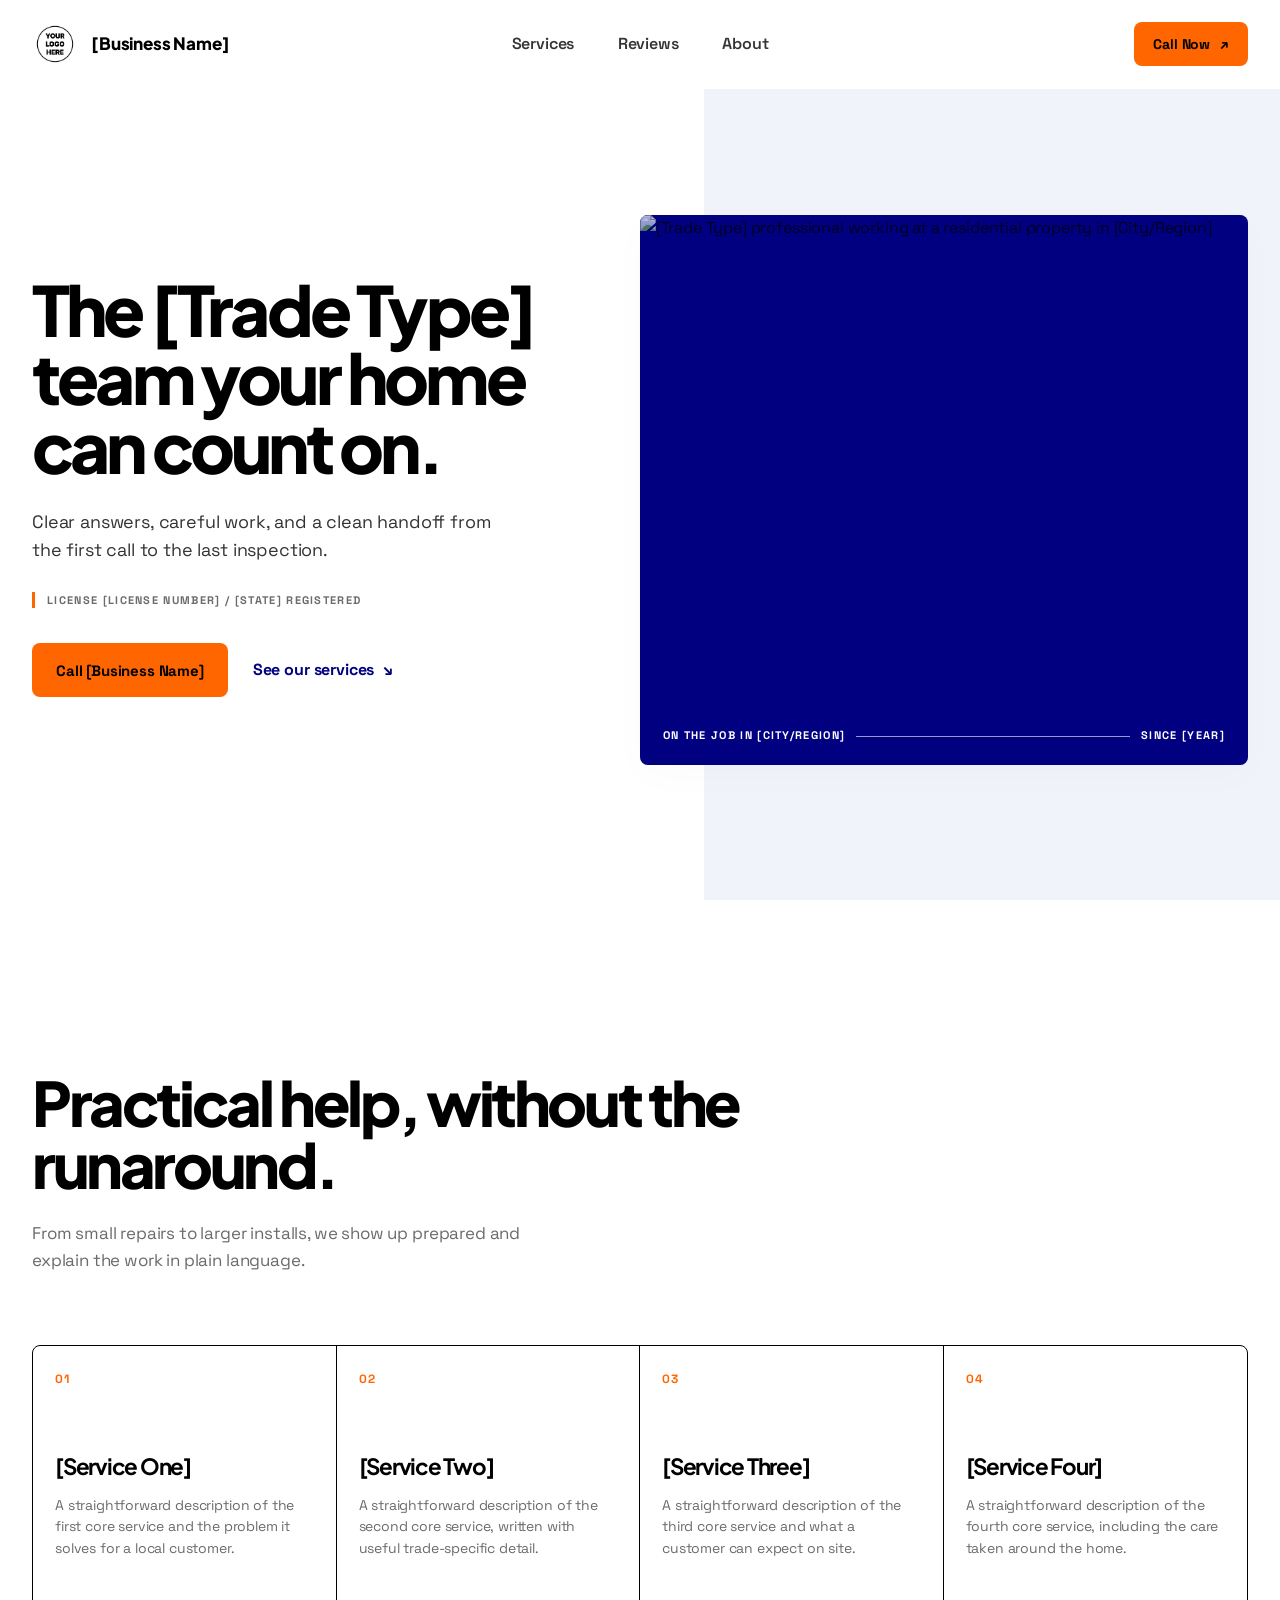
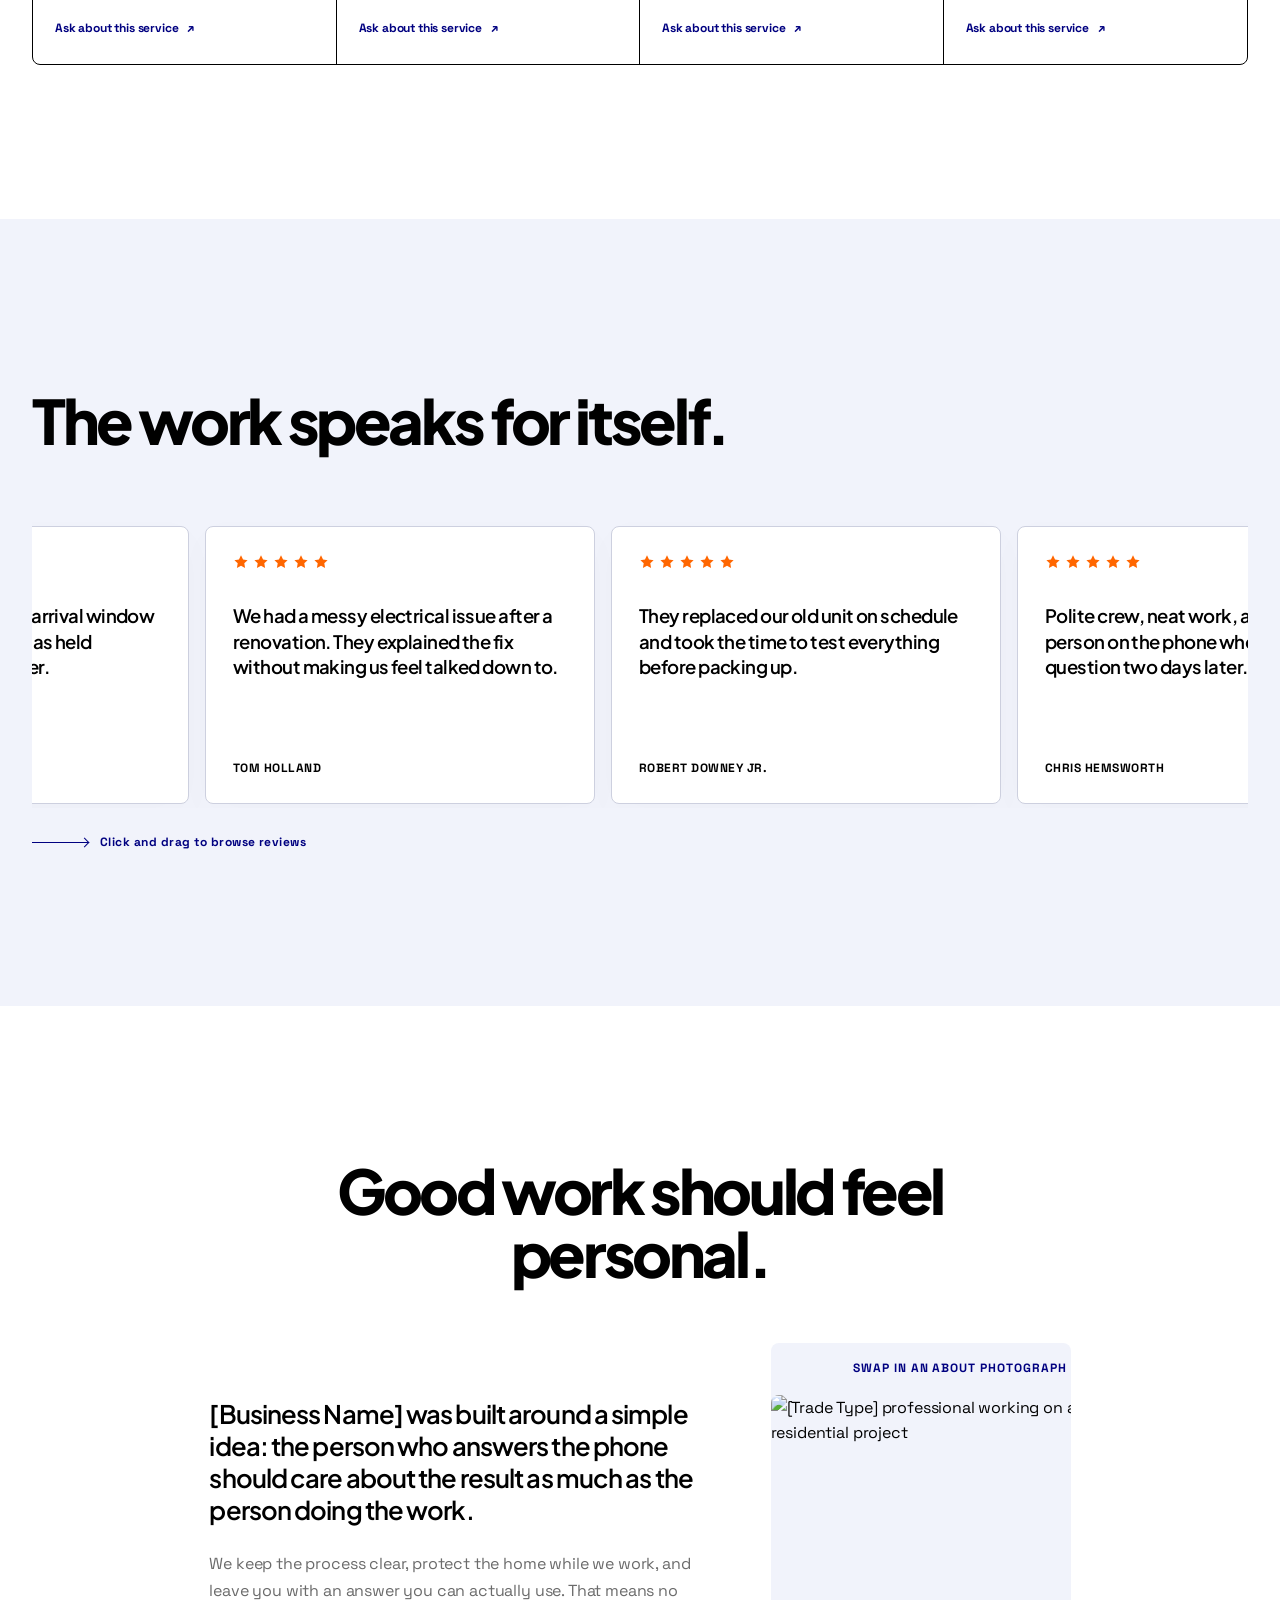
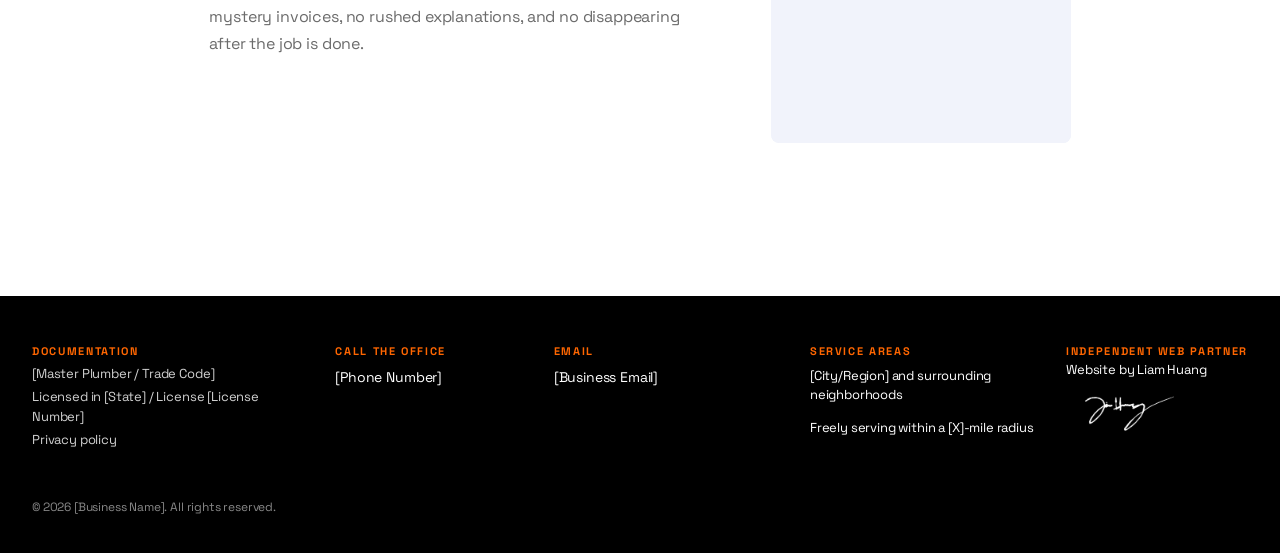
==== commit 9121e4b2: "Version 3.5: General UI Fixes" ====
--- a/index.html
+++ b/index.html
@@ -75,7 +75,6 @@
     <section class="services section" id="services" aria-labelledby="services-title">
       <div class="container">
         <div class="section-heading reveal">
-          <p class="eyebrow">What we handle</p>
           <h2 id="services-title">Practical help, without the runaround.</h2>
           <p>From small repairs to larger installs, we show up prepared and explain the work in plain language.</p>
         </div>
@@ -113,7 +112,6 @@
       <div class="container">
         <div class="reviews-heading reveal">
           <div>
-            <p class="eyebrow">Our reviews</p>
             <h2 id="reviews-title">The work speaks for itself.</h2>
           </div>
         </div>
@@ -154,7 +152,6 @@
         </div>
         <div class="about-grid">
           <div class="about-copy reveal">
-            <p class="eyebrow">A local crew with a long view</p>
             <p class="about-lede">[Business Name] was built around a simple idea: the person who answers the phone should care about the result as much as the person doing the work.</p>
             <p>We keep the process clear, protect the home while we work, and leave you with an answer you can actually use. That means no mystery invoices, no rushed explanations, and no disappearing after the job is done.</p>
           </div>
--- a/style.css
+++ b/style.css
@@ -188,6 +188,16 @@
 }
 .review-viewport::-webkit-scrollbar { display: none; }
 .review-viewport.is-dragging { cursor: grabbing; scroll-behavior: auto; }
+
+/* Mobile transform‑driven drag */
+.review-viewport.is-mobile-drag {
+  cursor: default;
+  touch-action: none;
+  overflow: hidden;
+}
+.review-viewport.is-mobile-drag .review-track {
+  will-change: transform;
+}
 
 .review-track {
   display: flex;
@@ -386,22 +396,68 @@
 
   .header-inner { display: flex; min-height: 52px; gap: 12px; }
   .site-header.is-condensed { padding: 0; }
-  .brand-name { max-width: 140px; font-size: 14px; }
+  .brand-name { max-width: none; font-size: 14px; }
   .brand-logo, .brand-fallback { width: 38px; height: 38px; flex-basis: 38px; }
   .desktop-nav { display: none; }
-  .header-cta { min-height: 40px; padding: 9px 14px; font-size: 13px; }
+  .header-cta { min-height: 40px; padding: 9px 14px; font-size: 13px; margin-left: auto; }
 
   #services, #reviews, #about { scroll-margin-top: 82px; }
 
-  .hero { min-height: auto; padding: calc(var(--header-height) + 54px) 0 60px; }
-  .hero-wash { width: 100%; height: 47%; bottom: auto; background: var(--navy-soft); }
-  .hero-grid { display: flex; flex-direction: column; align-items: stretch; gap: 44px; }
-  .hero-copy { transform: none; }
-  .hero h1 { margin-top: 0; font-size: clamp(2.55rem, 13vw, 4rem); }
-  .hero-lede { margin-top: 22px; font-size: 1rem; }
+  .hero {
+    min-height: min(760px, calc(100dvh - 18px));
+    align-items: stretch;
+    padding: calc(var(--header-height) + 54px) 0 60px;
+    background: #18202b;
+  }
+  .hero-media {
+    position: absolute;
+    z-index: 0;
+    inset: 0;
+    min-height: 0;
+    border-radius: 0;
+    box-shadow: none;
+  }
+  .hero-media::after {
+    background: rgba(10, 15, 22, 0.12);
+  }
+  .hero-media img {
+    width: 100%;
+    height: 100%;
+    min-height: 0;
+    object-position: 62% center;
+    filter: saturate(0.88) contrast(1.02);
+  }
+  .hero-wash {
+    z-index: 1;
+    width: 100%;
+    height: 100%;
+    pointer-events: none;
+    background: linear-gradient(90deg, rgba(8, 13, 20, 0.76) 0%, rgba(8, 13, 20, 0.5) 58%, rgba(8, 13, 20, 0.16) 100%);
+  }
+  .hero-grid {
+    position: relative;
+    z-index: 2;
+    display: flex;
+    flex: 1;
+    min-height: 100%;
+    flex-direction: column;
+    align-items: stretch;
+    justify-content: center;
+    gap: 0;
+  }
+  .hero-copy {
+    max-width: 570px;
+    padding: 24px 22px 28px;
+    transform: none;
+  }
+  .hero h1 { margin-top: 0; color: var(--white); font-size: clamp(2.55rem, 13vw, 4rem); text-shadow: 0 2px 18px rgba(0, 0, 0, 0.18); }
+  .hero-lede { margin-top: 22px; color: rgba(255, 255, 255, 0.9); font-size: 1rem; }
+  .credential { color: rgba(255, 255, 255, 0.82); }
   .hero-actions { gap: 19px; margin-top: 30px; }
-  .hero-media, .hero-media img { min-height: 325px; }
+  .hero .text-link { color: var(--white); }
+  .hero .text-link:hover { color: var(--orange); }
   .hero-media-caption { right: 16px; bottom: 15px; left: 16px; font-size: 9px; }
+  .hero-media-caption, .caption-rule { opacity: 0.86; }
 
   .section { padding: 88px 0; }
   .section-heading h2, .reviews h2, .about h2 { font-size: clamp(2.3rem, 11vw, 3.3rem); }
@@ -443,7 +499,7 @@
 }
 
 @media (max-width: 420px) {
-  .brand-name { max-width: 110px; }
+  .brand-name { max-width: none; }
   .brand-logo, .brand-fallback { width: 34px; height: 34px; flex-basis: 34px; }
 
   .service-item { min-height: 330px; }
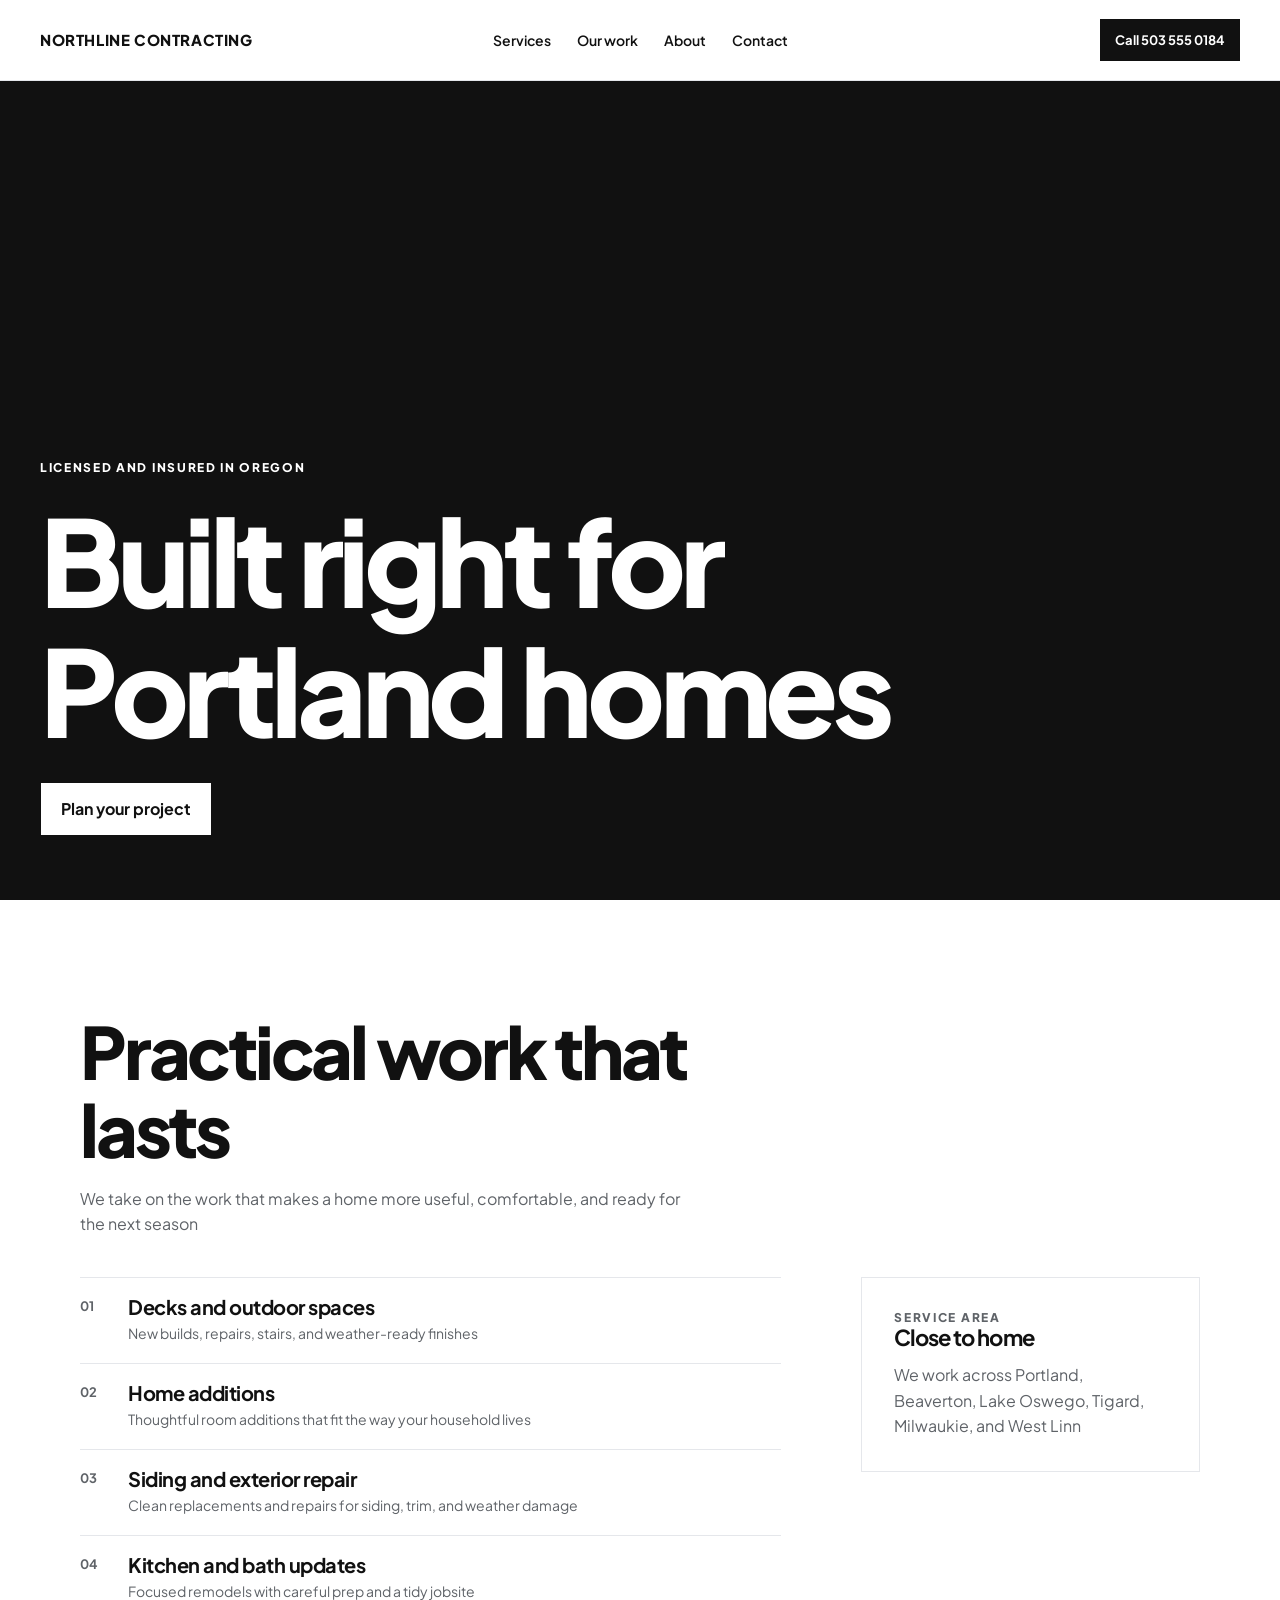
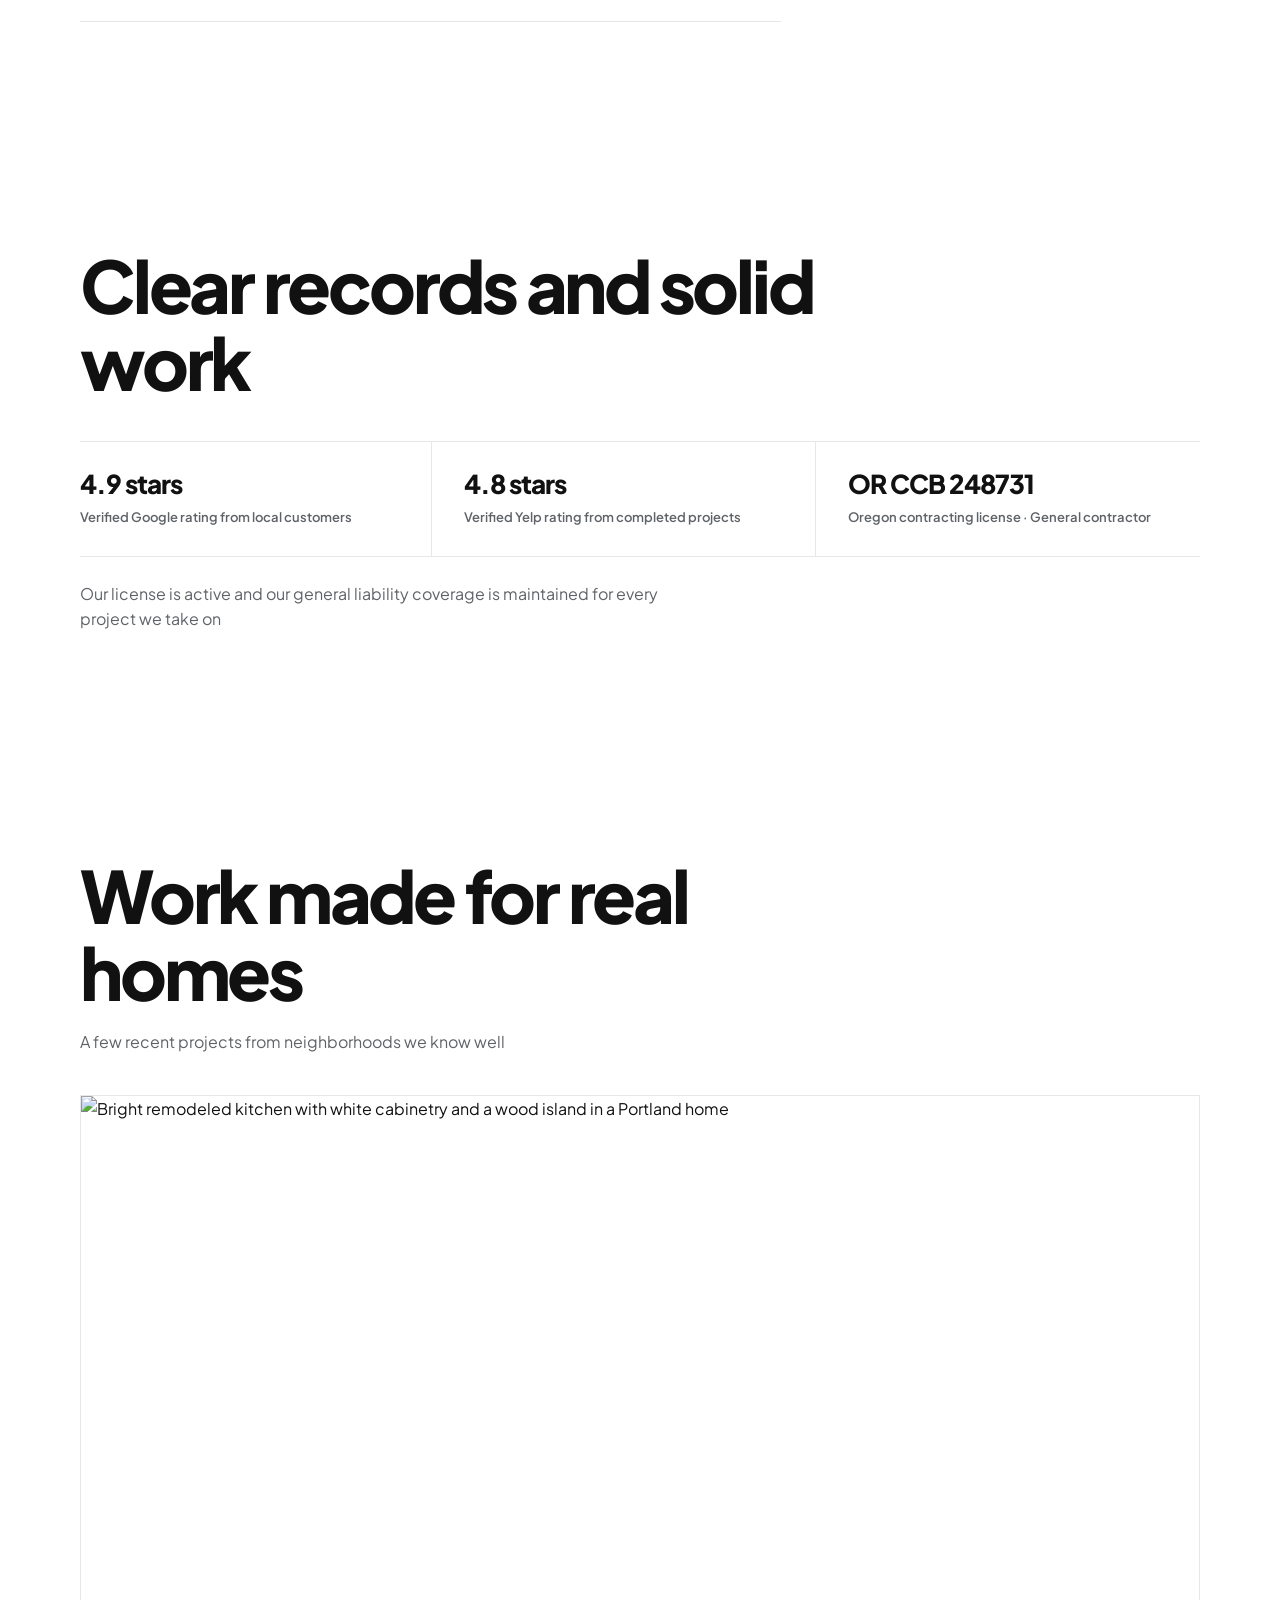
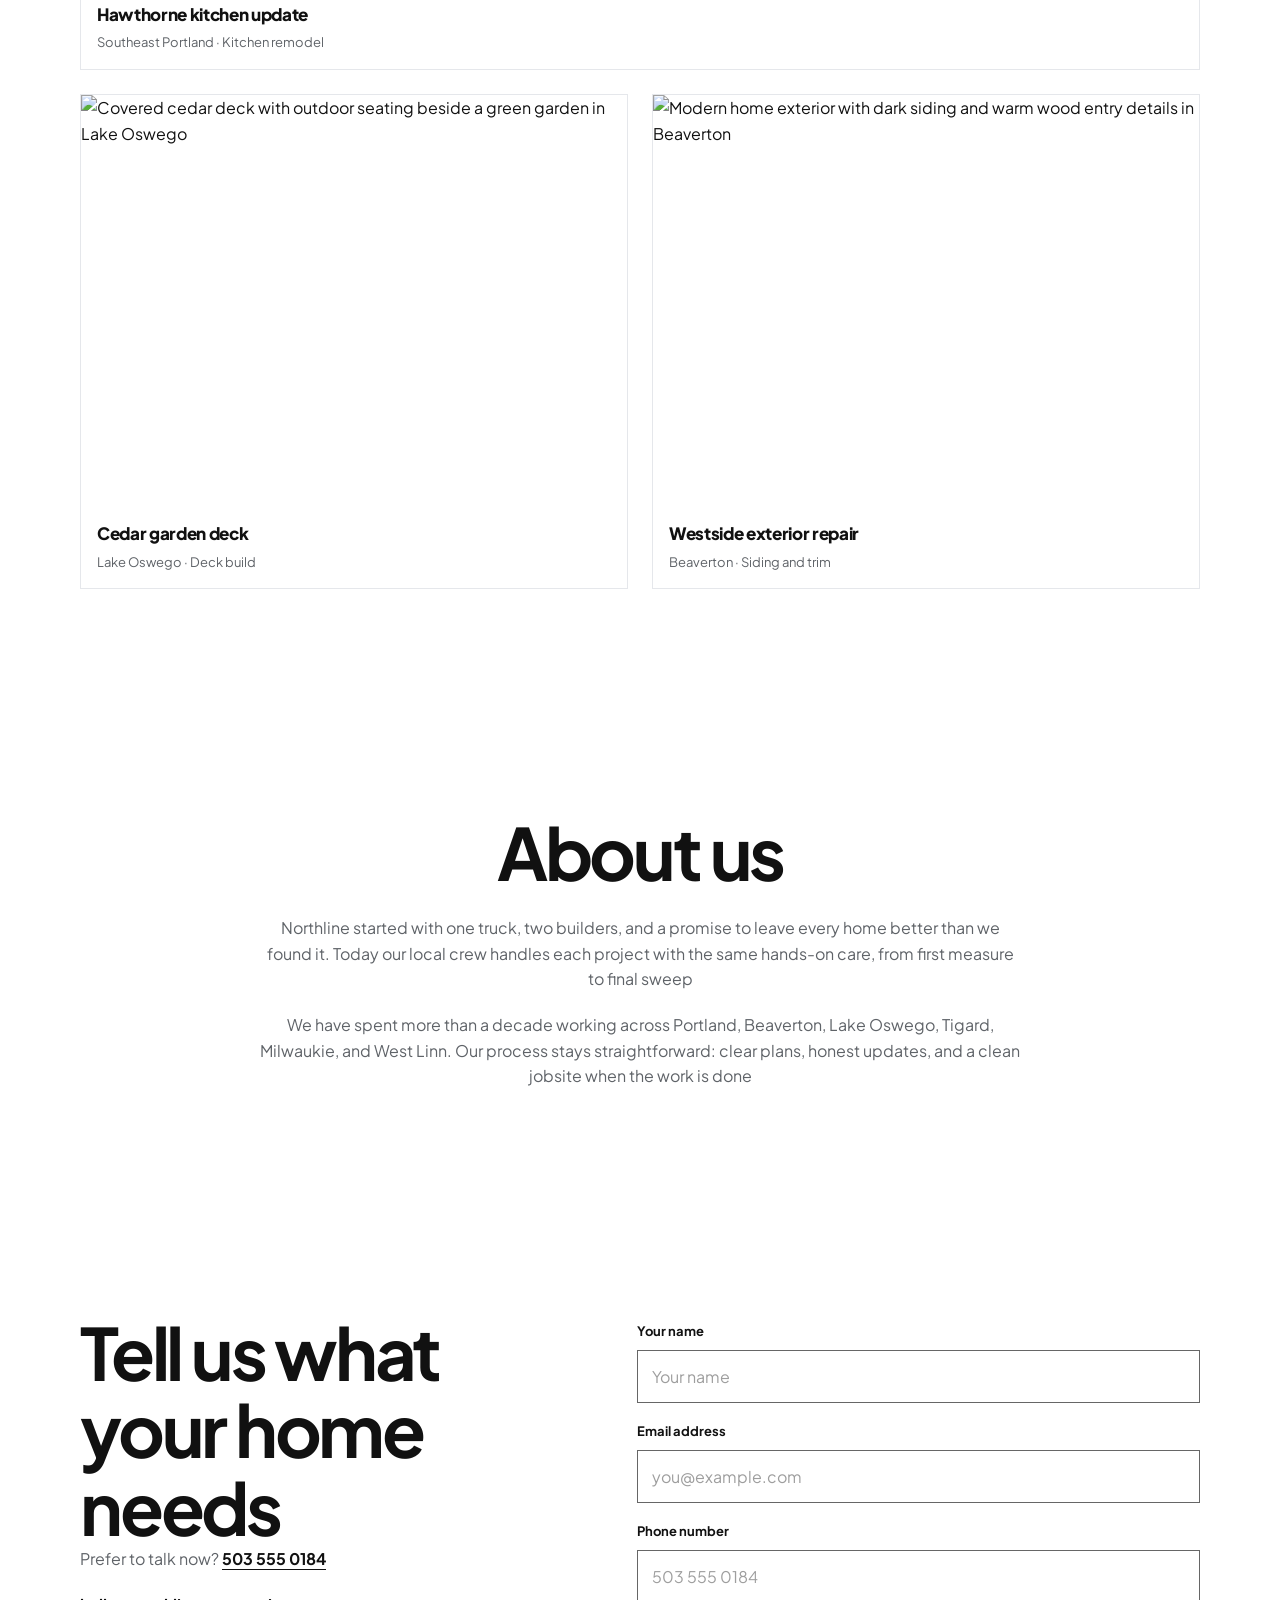
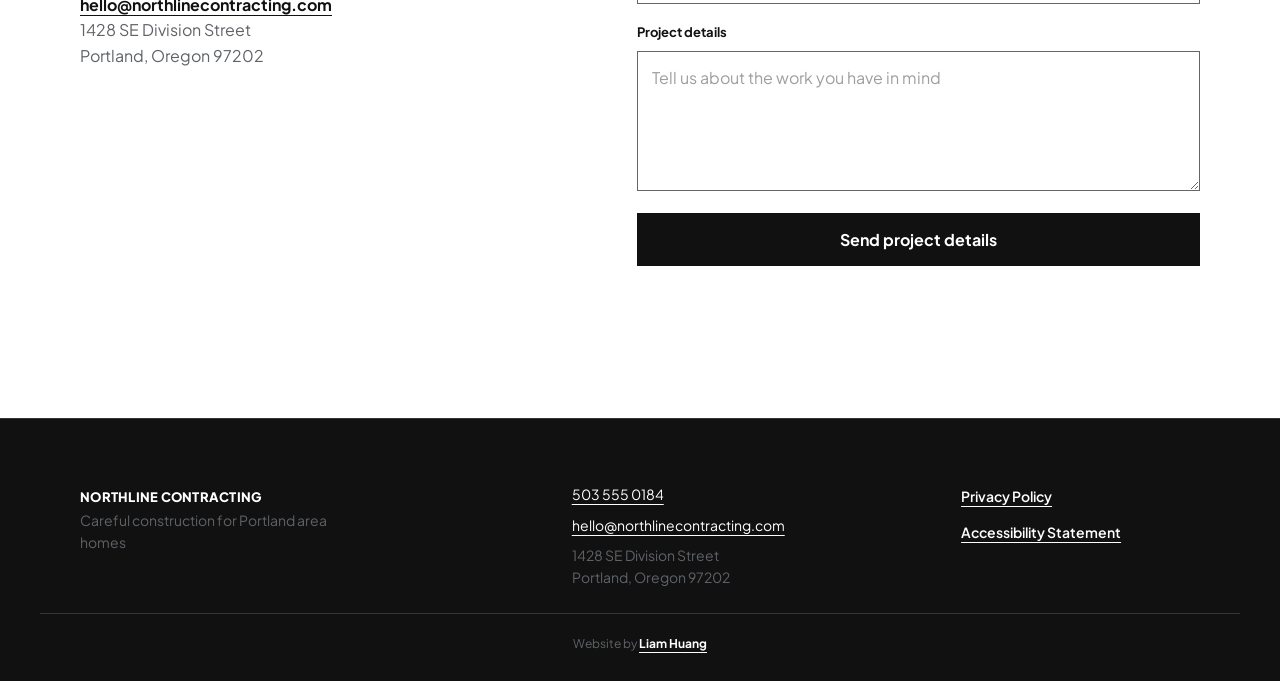
==== commit 65ccf2b1: "Version 4.0" ====
--- a/index.html
+++ b/index.html
@@ -3,249 +3,201 @@
 <head>
   <meta charset="utf-8">
   <meta name="viewport" content="width=device-width, initial-scale=1">
-  <meta name="theme-color" content="#ffffff">
-  <link rel="icon" type="image/png" href="./images/logo.png">
-  <meta name="description" content="[Business Name] provides dependable [Trade Type] service throughout [City/Region], with clear pricing and responsive local support.">
-  <title>[Business Name] | [Trade Type] in [City/Region]</title>
-
-  <!-- Social share previews (Open Graph / Twitter Cards).
-       On Netlify, [Insert Website URL] is auto-replaced with the live URL at deploy time (see netlify.toml).
-       If deploying via drag-and-drop (Netlify Drop), fill it in manually instead. -->
-  <meta property="og:type" content="website">
-  <meta property="og:site_name" content="[Business Name]">
-  <meta property="og:title" content="[Business Name] | [Trade Type] in [City/Region]">
-  <meta property="og:description" content="[Business Name] provides dependable [Trade Type] service throughout [City/Region], with clear pricing and responsive local support.">
-  <meta property="og:url" content="[Insert Website URL]">
-  <meta property="og:image" content="[Insert Website URL]/images/og-image.png">
-  <meta property="og:image:width" content="900">
-  <meta property="og:image:height" content="473">
-  <meta property="og:image:alt" content="[Business Name] — [Trade Type] serving [City/Region]">
-  <meta property="og:locale" content="en_US">
-  <meta name="twitter:card" content="summary_large_image">
-  <meta name="twitter:title" content="[Business Name] | [Trade Type] in [City/Region]">
-  <meta name="twitter:description" content="[Business Name] provides dependable [Trade Type] service throughout [City/Region], with clear pricing and responsive local support.">
-  <meta name="twitter:image" content="[Insert Website URL]/images/og-image.png">
+  <meta name="description" content="Northline Contracting builds dependable decks, additions, and exterior improvements for homes across the Portland area">
+  <meta name="theme-color" content="#111111">
+  <title>Northline Contracting | Portland Home Improvement</title>
+  <link rel="icon" href="data:image/svg+xml,%3Csvg xmlns='http://www.w3.org/2000/svg' viewBox='0 0 64 64'%3E%3Crect width='64' height='64' fill='%23111111'/%3E%3Cpath d='M15 45 32 15l17 30h-8l-3.2-6H26.2L23 45h-8Zm15-13h4l-2-4-2 4Z' fill='white'/%3E%3C/svg%3E">
   <link rel="preconnect" href="https://fonts.googleapis.com">
   <link rel="preconnect" href="https://fonts.gstatic.com" crossorigin>
-  <link href="https://fonts.googleapis.com/css2?family=Plus+Jakarta+Sans:wght@500;600;700;800&family=Space+Grotesk:wght@400;500;600;700&display=swap" rel="stylesheet">
+  <link href="https://fonts.googleapis.com/css2?family=Plus+Jakarta+Sans:wght@400;500;600;700;800&display=swap" rel="stylesheet">
   <link rel="stylesheet" href="style.css">
+  <link rel="sitemap" type="application/xml" href="sitemap.xml">
 </head>
 <body>
   <a class="skip-link" href="#main-content">Skip to content</a>
 
-  <header class="site-header" id="site-header">
-    <div class="container header-inner">
-      <a class="brand" href="#top" aria-label="[Business Name] home">
-        <img class="brand-logo" src="./images/logo.png" alt="[Business Name] logo" onerror="this.hidden=true">
-        <span class="brand-fallback" aria-hidden="true">[BN]</span>
-        <span class="brand-name">[Business Name]</span>
-      </a>
-
-      <nav class="desktop-nav" aria-label="Primary navigation">
-        <a href="#services">Services</a>
-        <a href="#reviews">Reviews</a>
-        <a href="#about">About</a>
+  <header class="site-header" data-header>
+    <div class="header-inner">
+      <a class="brand" href="index.html" aria-label="Northline Contracting home">Northline Contracting</a>
+      <button class="menu-toggle" type="button" aria-expanded="false" aria-controls="primary-navigation" data-menu-toggle>
+        <span class="menu-toggle__text">Menu</span>
+      </button>
+      <nav class="header-nav" id="primary-navigation" aria-label="Primary navigation" data-nav>
+        <ul>
+          <li><a href="#services">Services</a></li>
+          <li><a href="#work">Our work</a></li>
+          <li><a href="#about">About</a></li>
+          <li><a href="#contact">Contact</a></li>
+        </ul>
       </nav>
-
-      <a class="button button-orange header-cta" href="tel:[Phone Number]">Call Now <span aria-hidden="true">↗</span></a>
+      <button class="button button--header" type="button" aria-label="Call Northline Contracting at 503 555 0184" data-call-button><span class="header-call-short" aria-hidden="true">Call</span><span class="header-call-full" aria-hidden="true">Call 503 555 0184</span></button>
     </div>
   </header>
 
   <main id="main-content">
-    <section class="hero" id="top" aria-labelledby="hero-title">
-      <div class="hero-wash" aria-hidden="true"></div>
-      <div class="container hero-grid">
-        <div class="hero-copy reveal-on-load">
-          <h1 id="hero-title">The [Trade Type] team your home can count on.</h1>
-          <p class="hero-lede">Clear answers, careful work, and a clean handoff from the first call to the last inspection.</p>
-          <div class="credential"><span class="credential-line" aria-hidden="true"></span><span>License [License Number] / [State] registered</span></div>
-          <div class="hero-actions">
-            <a class="button button-orange button-large" href="tel:[Phone Number]">Call [Business Name]</a>
-            <a class="text-link" href="#services">See our services <span aria-hidden="true">↘</span></a>
-          </div>
+    <section class="hero" aria-labelledby="hero-title">
+      <div class="hero-content">
+        <p class="eyebrow">Licensed and insured in Oregon</p>
+        <h1 id="hero-title">Built right for Portland homes</h1>
+        <a class="button button--light" href="#contact">Plan your project</a>
+      </div>
+    </section>
+
+    <section class="section" id="services" aria-labelledby="services-title">
+      <div class="section-heading">
+        <h2 id="services-title">Practical work that lasts</h2>
+        <p>We take on the work that makes a home more useful, comfortable, and ready for the next season</p>
+      </div>
+      <div class="services-layout">
+        <ol class="service-list">
+          <li>
+            <span class="service-number">01</span>
+            <div>
+              <h3>Decks and outdoor spaces</h3>
+              <p>New builds, repairs, stairs, and weather-ready finishes</p>
+            </div>
+          </li>
+          <li>
+            <span class="service-number">02</span>
+            <div>
+              <h3>Home additions</h3>
+              <p>Thoughtful room additions that fit the way your household lives</p>
+            </div>
+          </li>
+          <li>
+            <span class="service-number">03</span>
+            <div>
+              <h3>Siding and exterior repair</h3>
+              <p>Clean replacements and repairs for siding, trim, and weather damage</p>
+            </div>
+          </li>
+          <li>
+            <span class="service-number">04</span>
+            <div>
+              <h3>Kitchen and bath updates</h3>
+              <p>Focused remodels with careful prep and a tidy jobsite</p>
+            </div>
+          </li>
+        </ol>
+        <aside class="coverage" aria-labelledby="coverage-title">
+          <p class="eyebrow">Service area</p>
+          <h3 id="coverage-title">Close to home</h3>
+          <p>We work across Portland, Beaverton, Lake Oswego, Tigard, Milwaukie, and West Linn</p>
+        </aside>
+      </div>
+    </section>
+
+    <section class="section" aria-labelledby="trust-title">
+      <div class="section-inner">
+        <div class="section-heading">
+          <h2 id="trust-title">Clear records and solid work</h2>
         </div>
-
-        <div class="hero-media reveal-on-load" style="--reveal-delay: 120ms">
-          <img src="https://images.unsplash.com/photo-1621905252507-b35492cc74b4?auto=format&fit=crop&w=1600&q=85" alt="[Trade Type] professional working at a residential property in [City/Region]" width="1600" height="1200" fetchpriority="high">
-          <div class="hero-media-caption"><span>On the job in [City/Region]</span><span class="caption-rule" aria-hidden="true"></span><span>Since [Year]</span></div>
+        <div class="trust-grid">
+          <div class="trust-item">
+            <span class="trust-value">4.9 stars</span>
+            <span class="trust-label">Verified Google rating from local customers</span>
+          </div>
+          <div class="trust-item">
+            <span class="trust-value">4.8 stars</span>
+            <span class="trust-label">Verified Yelp rating from completed projects</span>
+          </div>
+          <div class="trust-item">
+            <span class="trust-value">OR CCB 248731</span>
+            <span class="trust-label">Oregon contracting license · General contractor</span>
+          </div>
         </div>
-      </div>
-    </section>
-
-    <section class="services section" id="services" aria-labelledby="services-title">
-      <div class="container">
-        <div class="section-heading reveal">
-          <h2 id="services-title">Practical help, without the runaround.</h2>
-          <p>From small repairs to larger installs, we show up prepared and explain the work in plain language.</p>
+        <p class="body-copy trust-note">Our license is active and our general liability coverage is maintained for every project we take on</p>
+      </div>
+    </section>
+
+    <section class="section" id="work" aria-labelledby="work-title">
+      <div class="section-heading">
+        <h2 id="work-title">Work made for real homes</h2>
+        <p>A few recent projects from neighborhoods we know well</p>
+      </div>
+      <div class="portfolio-grid">
+        <figure class="project">
+          <img src="https://images.unsplash.com/photo-1600566753190-17f0baa2a6c3?auto=format&fit=crop&w=1600&q=85" alt="Bright remodeled kitchen with white cabinetry and a wood island in a Portland home" loading="lazy">
+          <figcaption><span class="project-title">Hawthorne kitchen update</span><span class="project-location">Southeast Portland · Kitchen remodel</span></figcaption>
+        </figure>
+        <figure class="project">
+          <img src="https://images.unsplash.com/photo-1600607687920-4e2a09cf159d?auto=format&fit=crop&w=1200&q=85" alt="Covered cedar deck with outdoor seating beside a green garden in Lake Oswego" loading="lazy">
+          <figcaption><span class="project-title">Cedar garden deck</span><span class="project-location">Lake Oswego · Deck build</span></figcaption>
+        </figure>
+        <figure class="project">
+          <img src="https://images.unsplash.com/photo-1600585154340-be6161a56a0c?auto=format&fit=crop&w=1200&q=85" alt="Modern home exterior with dark siding and warm wood entry details in Beaverton" loading="lazy">
+          <figcaption><span class="project-title">Westside exterior repair</span><span class="project-location">Beaverton · Siding and trim</span></figcaption>
+        </figure>
+      </div>
+    </section>
+
+    <section class="section" id="about" aria-labelledby="about-title">
+      <div class="about-layout">
+        <h2 id="about-title">About us</h2>
+        <p>Northline started with one truck, two builders, and a promise to leave every home better than we found it. Today our local crew handles each project with the same hands-on care, from first measure to final sweep</p>
+        <p>We have spent more than a decade working across Portland, Beaverton, Lake Oswego, Tigard, Milwaukie, and West Linn. Our process stays straightforward: clear plans, honest updates, and a clean jobsite when the work is done</p>
+      </div>
+    </section>
+
+    <section class="section contact-section" id="contact" aria-labelledby="contact-title">
+      <div class="section-inner">
+        <div>
+          <h2 id="contact-title">Tell us what your home needs</h2>
+          <div class="contact-details">
+            <p>Prefer to talk now? <a href="tel:+15035550184">503 555 0184</a></p>
+            <p><a href="mailto:hello@northlinecontracting.com">hello@northlinecontracting.com</a><br>1428 SE Division Street<br>Portland, Oregon 97202</p>
+          </div>
         </div>
-
-        <div class="service-grid">
-          <article class="service-item reveal">
-            <span class="service-number">01</span>
-            <h3>[Service One]</h3>
-            <p>A straightforward description of the first core service and the problem it solves for a local customer.</p>
-            <a class="service-link" href="tel:[Phone Number]" aria-label="Call about [Service One]">Ask about this service <span aria-hidden="true">↗</span></a>
-          </article>
-          <article class="service-item reveal" style="--reveal-delay: 70ms">
-            <span class="service-number">02</span>
-            <h3>[Service Two]</h3>
-            <p>A straightforward description of the second core service, written with useful trade-specific detail.</p>
-            <a class="service-link" href="tel:[Phone Number]" aria-label="Call about [Service Two]">Ask about this service <span aria-hidden="true">↗</span></a>
-          </article>
-          <article class="service-item reveal" style="--reveal-delay: 140ms">
-            <span class="service-number">03</span>
-            <h3>[Service Three]</h3>
-            <p>A straightforward description of the third core service and what a customer can expect on site.</p>
-            <a class="service-link" href="tel:[Phone Number]" aria-label="Call about [Service Three]">Ask about this service <span aria-hidden="true">↗</span></a>
-          </article>
-          <article class="service-item reveal" style="--reveal-delay: 210ms">
-            <span class="service-number">04</span>
-            <h3>[Service Four]</h3>
-            <p>A straightforward description of the fourth core service, including the care taken around the home.</p>
-            <a class="service-link" href="tel:[Phone Number]" aria-label="Call about [Service Four]">Ask about this service <span aria-hidden="true">↗</span></a>
-          </article>
-        </div>
-      </div>
-    </section>
-
-    <section class="reviews section" id="reviews" aria-labelledby="reviews-title">
-      <div class="container">
-        <div class="reviews-heading reveal">
-          <div>
-            <h2 id="reviews-title">The work speaks for itself.</h2>
-          </div>
-        </div>
-
-        <div class="review-viewport" id="review-viewport" tabindex="0" aria-label="Customer reviews. Drag left or right to browse.">
-          <div class="review-track" id="review-track">
-            <blockquote class="review-item">
-              <div class="stars" aria-label="5 out of 5 stars"><svg viewBox="0 0 20 20" aria-hidden="true"><path d="m10 1.7 2.55 5.16 5.7.83-4.12 4.02.97 5.68L10 14.7l-5.1 2.69.97-5.68-4.12-4.02 5.7-.83L10 1.7Z"/></svg><svg viewBox="0 0 20 20" aria-hidden="true"><path d="m10 1.7 2.55 5.16 5.7.83-4.12 4.02.97 5.68L10 14.7l-5.1 2.69.97-5.68-4.12-4.02 5.7-.83L10 1.7Z"/></svg><svg viewBox="0 0 20 20" aria-hidden="true"><path d="m10 1.7 2.55 5.16 5.7.83-4.12 4.02.97 5.68L10 14.7l-5.1 2.69.97-5.68-4.12-4.02 5.7-.83L10 1.7Z"/></svg><svg viewBox="0 0 20 20" aria-hidden="true"><path d="m10 1.7 2.55 5.16 5.7.83-4.12 4.02.97 5.68L10 14.7l-5.1 2.69.97-5.68-4.12-4.02 5.7-.83L10 1.7Z"/></svg><svg viewBox="0 0 20 20" aria-hidden="true"><path d="m10 1.7 2.55 5.16 5.7.83-4.12 4.02.97 5.68L10 14.7l-5.1 2.69.97-5.68-4.12-4.02 5.7-.83L10 1.7Z"/></svg></div>
-              <p>They answered on the first call, found the source quickly, and left the basement cleaner than they found it.</p><cite>Zendaya Coleman</cite>
-            </blockquote>
-            <blockquote class="review-item">
-              <div class="stars" aria-label="5 out of 5 stars"><svg viewBox="0 0 20 20" aria-hidden="true"><path d="m10 1.7 2.55 5.16 5.7.83-4.12 4.02.97 5.68L10 14.7l-5.1 2.69.97-5.68-4.12-4.02 5.7-.83L10 1.7Z"/></svg><svg viewBox="0 0 20 20" aria-hidden="true"><path d="m10 1.7 2.55 5.16 5.7.83-4.12 4.02.97 5.68L10 14.7l-5.1 2.69.97-5.68-4.12-4.02 5.7-.83L10 1.7Z"/></svg><svg viewBox="0 0 20 20" aria-hidden="true"><path d="m10 1.7 2.55 5.16 5.7.83-4.12 4.02.97 5.68L10 14.7l-5.1 2.69.97-5.68-4.12-4.02 5.7-.83L10 1.7Z"/></svg><svg viewBox="0 0 20 20" aria-hidden="true"><path d="m10 1.7 2.55 5.16 5.7.83-4.12 4.02.97 5.68L10 14.7l-5.1 2.69.97-5.68-4.12-4.02 5.7-.83L10 1.7Z"/></svg><svg viewBox="0 0 20 20" aria-hidden="true"><path d="m10 1.7 2.55 5.16 5.7.83-4.12 4.02.97 5.68L10 14.7l-5.1 2.69.97-5.68-4.12-4.02 5.7-.83L10 1.7Z"/></svg></div>
-              <p>The quote was clear, the arrival window was real, and the repair has held through a very cold winter.</p><cite>Sadie Sink</cite>
-            </blockquote>
-            <blockquote class="review-item">
-              <div class="stars" aria-label="5 out of 5 stars"><svg viewBox="0 0 20 20" aria-hidden="true"><path d="m10 1.7 2.55 5.16 5.7.83-4.12 4.02.97 5.68L10 14.7l-5.1 2.69.97-5.68-4.12-4.02 5.7-.83L10 1.7Z"/></svg><svg viewBox="0 0 20 20" aria-hidden="true"><path d="m10 1.7 2.55 5.16 5.7.83-4.12 4.02.97 5.68L10 14.7l-5.1 2.69.97-5.68-4.12-4.02 5.7-.83L10 1.7Z"/></svg><svg viewBox="0 0 20 20" aria-hidden="true"><path d="m10 1.7 2.55 5.16 5.7.83-4.12 4.02.97 5.68L10 14.7l-5.1 2.69.97-5.68-4.12-4.02 5.7-.83L10 1.7Z"/></svg><svg viewBox="0 0 20 20" aria-hidden="true"><path d="m10 1.7 2.55 5.16 5.7.83-4.12 4.02.97 5.68L10 14.7l-5.1 2.69.97-5.68-4.12-4.02 5.7-.83L10 1.7Z"/></svg><svg viewBox="0 0 20 20" aria-hidden="true"><path d="m10 1.7 2.55 5.16 5.7.83-4.12 4.02.97 5.68L10 14.7l-5.1 2.69.97-5.68-4.12-4.02 5.7-.83L10 1.7Z"/></svg></div>
-              <p>We had a messy electrical issue after a renovation. They explained the fix without making us feel talked down to.</p><cite>Tom Holland</cite>
-            </blockquote>
-            <blockquote class="review-item">
-              <div class="stars" aria-label="5 out of 5 stars"><svg viewBox="0 0 20 20" aria-hidden="true"><path d="m10 1.7 2.55 5.16 5.7.83-4.12 4.02.97 5.68L10 14.7l-5.1 2.69.97-5.68-4.12-4.02 5.7-.83L10 1.7Z"/></svg><svg viewBox="0 0 20 20" aria-hidden="true"><path d="m10 1.7 2.55 5.16 5.7.83-4.12 4.02.97 5.68L10 14.7l-5.1 2.69.97-5.68-4.12-4.02 5.7-.83L10 1.7Z"/></svg><svg viewBox="0 0 20 20" aria-hidden="true"><path d="m10 1.7 2.55 5.16 5.7.83-4.12 4.02.97 5.68L10 14.7l-5.1 2.69.97-5.68-4.12-4.02 5.7-.83L10 1.7Z"/></svg><svg viewBox="0 0 20 20" aria-hidden="true"><path d="m10 1.7 2.55 5.16 5.7.83-4.12 4.02.97 5.68L10 14.7l-5.1 2.69.97-5.68-4.12-4.02 5.7-.83L10 1.7Z"/></svg><svg viewBox="0 0 20 20" aria-hidden="true"><path d="m10 1.7 2.55 5.16 5.7.83-4.12 4.02.97 5.68L10 14.7l-5.1 2.69.97-5.68-4.12-4.02 5.7-.83L10 1.7Z"/></svg></div>
-              <p>They replaced our old unit on schedule and took the time to test everything before packing up.</p><cite>Robert Downey Jr.</cite>
-            </blockquote>
-            <blockquote class="review-item">
-              <div class="stars" aria-label="5 out of 5 stars"><svg viewBox="0 0 20 20" aria-hidden="true"><path d="m10 1.7 2.55 5.16 5.7.83-4.12 4.02.97 5.68L10 14.7l-5.1 2.69.97-5.68-4.12-4.02 5.7-.83L10 1.7Z"/></svg><svg viewBox="0 0 20 20" aria-hidden="true"><path d="m10 1.7 2.55 5.16 5.7.83-4.12 4.02.97 5.68L10 14.7l-5.1 2.69.97-5.68-4.12-4.02 5.7-.83L10 1.7Z"/></svg><svg viewBox="0 0 20 20" aria-hidden="true"><path d="m10 1.7 2.55 5.16 5.7.83-4.12 4.02.97 5.68L10 14.7l-5.1 2.69.97-5.68-4.12-4.02 5.7-.83L10 1.7Z"/></svg><svg viewBox="0 0 20 20" aria-hidden="true"><path d="m10 1.7 2.55 5.16 5.7.83-4.12 4.02.97 5.68L10 14.7l-5.1 2.69.97-5.68-4.12-4.02 5.7-.83L10 1.7Z"/></svg><svg viewBox="0 0 20 20" aria-hidden="true"><path d="m10 1.7 2.55 5.16 5.7.83-4.12 4.02.97 5.68L10 14.7l-5.1 2.69.97-5.68-4.12-4.02 5.7-.83L10 1.7Z"/></svg></div>
-              <p>Polite crew, neat work, and a real person on the phone when I had a question two days later.</p><cite>Chris Hemsworth</cite>
-            </blockquote>
-          </div>
-        </div>
-
-        <p class="drag-hint"><span class="drag-line" aria-hidden="true"></span>Click and drag to browse reviews</p>
-      </div>
-    </section>
-
-    <section class="about section" id="about" aria-labelledby="about-title">
-      <div class="container">
-        <div class="about-heading reveal">
-          <h2 id="about-title">Good work should feel personal.</h2>
-        </div>
-        <div class="about-grid">
-          <div class="about-copy reveal">
-            <p class="about-lede">[Business Name] was built around a simple idea: the person who answers the phone should care about the result as much as the person doing the work.</p>
-            <p>We keep the process clear, protect the home while we work, and leave you with an answer you can actually use. That means no mystery invoices, no rushed explanations, and no disappearing after the job is done.</p>
-          </div>
-          <figure class="about-media reveal" style="--reveal-delay: 100ms">
-            <img src="https://images.unsplash.com/photo-1581578731548-c64695cc6952?auto=format&fit=crop&w=1200&q=85" alt="[Trade Type] professional working on a residential project" width="1200" height="1000" loading="lazy" onerror="this.hidden=true; this.parentElement.classList.add('image-missing')">
-          </figure>
-        </div>
+        <form class="contact-form" action="https://formsubmit.co/hello@northlinecontracting.com" method="POST">
+          <input type="hidden" name="_subject" value="New Northline project inquiry">
+          <input type="hidden" name="_captcha" value="false">
+          <input type="hidden" name="_template" value="table">
+          <input type="hidden" name="_next" value="https://northlinecontracting.com/thank-you.html">
+          <div class="field">
+            <label for="name">Your name</label>
+            <input id="name" name="name" type="text" autocomplete="name" placeholder="Your name" required>
+          </div>
+          <div class="field">
+            <label for="email">Email address</label>
+            <input id="email" name="email" type="email" autocomplete="email" placeholder="you@example.com" required>
+          </div>
+          <div class="field">
+            <label for="phone">Phone number</label>
+            <input id="phone" name="phone" type="tel" autocomplete="tel" placeholder="503 555 0184">
+          </div>
+          <div class="field">
+            <label for="project">Project details</label>
+            <textarea id="project" name="project" placeholder="Tell us about the work you have in mind" required></textarea>
+          </div>
+          <button class="button button--dark" type="submit">Send project details</button>
+        </form>
       </div>
     </section>
   </main>
 
-  <div class="privacy-panel" id="privacy-policy" role="dialog" aria-modal="true" aria-labelledby="privacy-title" aria-hidden="true">
-    <div class="privacy-inner">
-      <button type="button" class="privacy-back js-privacy-close">← Go back</button>
-      <p class="eyebrow">Legal</p>
-      <h2 id="privacy-title" class="privacy-title">Privacy Policy</h2>
-      <p class="privacy-updated">Last updated: August 10, 2026</p>
-
-      <article class="privacy-body">
-        <p class="privacy-intro">[Insert Business Name] (&ldquo;we,&rdquo; &ldquo;us,&rdquo; or &ldquo;our&rdquo;) operates the website available at [Insert Website URL] (the &ldquo;Website&rdquo;). This Privacy Policy explains how information may be processed when you visit and use the Website.</p>
-
-        <h3>Information Collected Automatically</h3>
-        <p>When you visit the Website, certain technical information may be automatically processed by the services used to operate it. This may include your IP address, browser type, device information, operating system, requested pages or resources, referring website, and the date and time of requests. This information may be used to deliver, maintain, secure, and troubleshoot the Website.</p>
-
-        <h3>Third-Party Services</h3>
-        <p>The Website is hosted by Netlify. Netlify may process technical information associated with requests made to the Website in accordance with its privacy practices. The Website also uses third-party services to deliver certain resources, including Google Fonts and the Motion JavaScript library distributed through jsDelivr. When these resources are requested, your browser may communicate with the respective third-party service. These third parties maintain their own privacy policies governing their handling of information.</p>
-
-        <h3>Information Submitted by You</h3>
-        <p>The Website does not provide user accounts, login functionality, or online forms for submitting personal information. If you contact [Insert Business Name] by telephone or email using the contact information provided on the Website, information you voluntarily provide may be used to respond to your inquiry and provide requested services.</p>
-
-        <h3>Cookies and Tracking</h3>
-        <p>The Website does not intentionally use advertising or marketing tracking technologies. Third-party services used to operate or deliver resources for the Website may use their own technologies as described in their respective privacy policies.</p>
-
-        <h3>Information Sharing</h3>
-        <p>We do not sell personal information collected through the Website. Information may be disclosed to service providers as reasonably necessary to operate, secure, and maintain the Website, or when required by law or legal process.</p>
-
-        <h3>Data Security</h3>
-        <p>We take reasonable measures to protect information associated with the Website. However, no method of transmission or storage over the Internet can be guaranteed to be completely secure.</p>
-
-        <h3>Third-Party Websites</h3>
-        <p>The Website may contain links to third-party websites. We are not responsible for the privacy practices or content of those websites. We encourage you to review their privacy policies before providing information to them.</p>
-
-        <h3>Changes to This Privacy Policy</h3>
-        <p>We may update this Privacy Policy from time to time. Any changes will be posted on this page with an updated &ldquo;Last updated&rdquo; date.</p>
-
-        <div class="privacy-contact">
-          <h3>Contact Us</h3>
-          <p>If you have questions regarding this Privacy Policy or the Website&rsquo;s privacy practices, please contact:</p>
-          <address>
-            <p>[Insert Business Name]</p>
-            <p>Attention: Sadie Sink</p>
-            <p>Address: [Insert Business Physical Address]</p>
-            <p>Phone: [Insert Business Phone]</p>
-            <p>Email: [Insert Business Email]</p>
-          </address>
-        </div>
-      </article>
-
-      <div class="privacy-foot">
-        <button type="button" class="button button-orange button-large js-privacy-close">← Go back</button>
-      </div>
+  <footer class="site-footer">
+    <div class="footer-inner">
+      <div class="footer-brand">
+        <a class="brand" href="index.html">Northline Contracting</a>
+        <p>Careful construction for Portland area homes</p>
+      </div>
+      <div class="footer-contact">
+        <p><a href="tel:+15035550184">503 555 0184</a></p>
+        <p><a href="mailto:hello@northlinecontracting.com">hello@northlinecontracting.com</a></p>
+        <p>1428 SE Division Street<br>Portland, Oregon 97202</p>
+      </div>
+      <nav class="footer-nav" aria-label="Footer navigation">
+        <ul>
+          <li><a href="privacy-policy.html">Privacy Policy</a></li>
+          <li><a href="accessibility-statement.html">Accessibility Statement</a></li>
+        </ul>
+      </nav>
     </div>
-  </div>
-
-  <footer class="site-footer">
-    <div class="container footer-grid">
-      <div class="footer-block footer-docs">
-        <p class="footer-label">Documentation</p>
-        <p>[Master Plumber / Trade Code]</p>
-        <p>Licensed in [State] / License [License Number]</p>
-        <p><a class="footer-link js-privacy-open" href="#privacy-policy">Privacy policy</a></p>
-      </div>
-      <div class="footer-block">
-        <p class="footer-label">Call the office</p>
-        <a class="footer-contact" href="tel:[Phone Number]">[Phone Number]</a>
-      </div>
-      <div class="footer-block">
-        <p class="footer-label">Email</p>
-        <a class="footer-contact" href="mailto:[Business Email]">[Business Email]</a>
-      </div>
-      <div class="footer-block">
-        <p class="footer-label">Service Areas</p>
-        <p>[City/Region] and surrounding neighborhoods</p>
-        <p>Freely serving within a [X]-mile radius</p>
-      </div>
-      <div class="footer-block footer-credit">
-        <p class="footer-label">Independent web partner</p>
-        <p>Website by Liam Huang</p>
-        <img class="signature" src="./images/signature.png" alt="Liam Huang signature" width="112" height="34" onerror="this.hidden=true">
-      </div>
-      <p class="copyright">© 2026 [Business Name]. All rights reserved.</p>
+    <div class="footer-bottom">
+      <p>Website by <a href="https://liamhuang.dev" target="_blank" rel="noopener noreferrer">Liam Huang</a></p>
     </div>
   </footer>
 
-  <script src="script.js" defer></script>
+  <script src="script.js"></script>
 </body>
 </html>
--- a/style.css
+++ b/style.css
@@ -1,519 +1,834 @@
 :root {
   --white: #ffffff;
-  --black: #000000;
-  --ink-soft: #343434;
-  --grey: #6b6b6b;
-  --orange: #ff6600;
-  --navy: #000080;
-  --navy-soft: #f1f3fb;
-  --shadow: 0 10px 40px rgba(0, 0, 0, 0.02);
-  --radius: 8px;
-  --container: 1240px;
-  --header-height: 88px;
-  --ease: cubic-bezier(0.16, 1, 0.3, 1);
-}
-
-*, *::before, *::after { box-sizing: border-box; }
-html { scroll-behavior: smooth; }
-#services, #reviews, #about { scroll-margin-top: 96px; }
+  --ink: #111111;
+  --muted: #5f6368;
+  --line: #e5e7eb;
+  --soft: #f7f7f5;
+  --max-width: 1200px;
+  --page-padding: 24px;
+  --section-space: 72px;
+}
+
+*,
+*::before,
+*::after {
+  box-sizing: border-box;
+}
+
+html {
+  scroll-behavior: smooth;
+  background: var(--white);
+}
 
 body {
   margin: 0;
-  min-width: 320px;
-  background: var(--white);
-  color: var(--black);
-  font-family: "Space Grotesk", "Segoe UI", system-ui, sans-serif;
+  color: var(--ink);
+  background: var(--white);
+  font-family: 'Plus Jakarta Sans', Arial, sans-serif;
   font-size: 16px;
   line-height: 1.6;
-  letter-spacing: -0.01em;
-  overflow-x: hidden;
-}
-img { display: block; max-width: 100%; }
-a { color: inherit; text-decoration: none; }
-button, a { -webkit-tap-highlight-color: transparent; }
-:focus-visible { outline: 3px solid var(--orange); outline-offset: 4px; }
-
-.container { width: min(var(--container), calc(100% - 64px)); margin: 0 auto; }
+  -webkit-font-smoothing: antialiased;
+}
+
+img {
+  display: block;
+  max-width: 100%;
+}
+
+a {
+  color: inherit;
+  text-decoration-thickness: 1px;
+  text-underline-offset: 4px;
+}
+
+a:hover,
+a:focus-visible {
+  color: var(--muted);
+}
+
+button,
+input,
+textarea {
+  font: inherit;
+}
+
+button,
+.button {
+  border: 1px solid var(--ink);
+  border-radius: 0;
+  cursor: pointer;
+  font-weight: 700;
+  transition: background-color 180ms ease, color 180ms ease, border-color 180ms ease;
+}
+
+button:focus-visible,
+a:focus-visible,
+input:focus-visible,
+textarea:focus-visible {
+  outline: 3px solid var(--ink);
+  outline-offset: 3px;
+}
+
+.button {
+  display: inline-flex;
+  align-items: center;
+  justify-content: center;
+  min-height: 52px;
+  padding: 13px 20px;
+  text-decoration: none;
+}
+
+.button--light {
+  color: var(--ink);
+  background: var(--white);
+}
+
+.button--light:hover,
+.button--light:focus-visible {
+  color: var(--white);
+  background: var(--ink);
+  border-color: var(--ink);
+}
+
+.button--dark {
+  color: var(--white);
+  background: var(--ink);
+}
+
+.button--dark:hover,
+.button--dark:focus-visible {
+  color: var(--ink);
+  background: var(--white);
+}
+
 .skip-link {
-  position: fixed;
-  top: 12px;
-  left: 12px;
+  position: absolute;
+  top: 8px;
+  left: 8px;
   z-index: 20;
-  padding: 10px 14px;
-  background: var(--black);
+  padding: 8px 12px;
   color: var(--white);
-  transform: translateY(-160%);
-  transition: transform 0.25s ease;
-}
-.skip-link:focus { transform: translateY(0); }
+  background: var(--ink);
+  transform: translateY(-150%);
+}
+
+.skip-link:focus {
+  transform: translateY(0);
+}
 
 .site-header {
   position: fixed;
   inset: 0 0 auto;
   z-index: 10;
-  padding: 9px 0;
-  background: rgba(255, 255, 255, 0.96);
-  border-bottom: 1px solid transparent;
-  transition: padding 0.35s var(--ease), box-shadow 0.35s var(--ease), border-color 0.35s var(--ease);
-}
+  color: var(--ink);
+  background: var(--white);
+  border-bottom: 1px solid var(--line);
+  transform: translateY(0);
+  transition: transform 220ms ease;
+}
+
+.site-header.is-hidden {
+  transform: translateY(-100%);
+}
+
 .header-inner {
-  display: grid;
-  grid-template-columns: 1fr auto 1fr;
+  position: relative;
+  display: flex;
   align-items: center;
-  min-height: 70px;
-  gap: 32px;
-}
-.site-header.is-condensed {
-  padding: 1px 0;
-  box-shadow: 0 12px 30px rgba(0, 0, 0, 0.08);
-  border-color: #e8e8e8;
-}
-.brand { display: inline-flex; align-items: center; min-width: 0; gap: 13px; font-family: "Plus Jakarta Sans", sans-serif; font-size: 17px; font-weight: 800; }
-.brand-logo { width: 46px; height: 46px; object-fit: contain; }
-.brand-fallback {
-  display: grid;
-  width: 46px;
-  height: 46px;
-  place-items: center;
-  flex: 0 0 46px;
-  background: var(--black);
-  color: var(--white);
-  border-radius: var(--radius);
-  font-size: 11px;
-  letter-spacing: 0.04em;
-}
-.brand-logo:not([hidden]) + .brand-fallback { display: none; }
-.brand-name { max-width: 220px; overflow: hidden; text-overflow: ellipsis; white-space: nowrap; }
-.desktop-nav { display: flex; align-items: center; justify-content: center; gap: clamp(24px, 3.4vw, 50px); }
-.desktop-nav a { color: var(--ink-soft); font-size: 16px; font-weight: 600; transition: color 0.25s ease; }
-.desktop-nav a:hover { color: var(--orange); }
-.header-cta { justify-self: end; }
-
-.button {
+  justify-content: space-between;
+  gap: 8px;
+  width: min(100%, var(--max-width));
+  min-height: 72px;
+  margin: 0 auto;
+  padding: 0 var(--page-padding);
+}
+
+.brand {
+  min-width: 0;
+  overflow: hidden;
+  color: var(--ink);
+  font-size: 13px;
+  font-weight: 800;
+  letter-spacing: 0.02em;
+  text-decoration: none;
+  text-overflow: ellipsis;
+  text-transform: uppercase;
+  white-space: nowrap;
+}
+
+.brand:hover,
+.brand:focus-visible {
+  color: var(--muted);
+}
+
+.menu-toggle {
   display: inline-flex;
   align-items: center;
   justify-content: center;
-  gap: 10px;
+  min-width: 44px;
   min-height: 44px;
-  padding: 10px 18px;
-  border: 1px solid transparent;
-  border-radius: var(--radius);
+  padding: 8px;
+  color: var(--ink);
+  background: transparent;
+  border-color: var(--line);
+}
+
+.menu-toggle:hover,
+.menu-toggle:focus-visible {
+  color: var(--ink);
+  background: var(--white);
+  border-color: var(--white);
+}
+
+.menu-toggle__text {
+  font-size: 13px;
+  font-weight: 700;
+}
+
+.header-nav {
+  position: absolute;
+  top: 72px;
+  right: var(--page-padding);
+  left: var(--page-padding);
+  display: none;
+  padding: 16px;
+  color: var(--ink);
+  background: var(--white);
+  border: 1px solid var(--line);
+}
+
+.header-nav.is-open {
+  display: block;
+}
+
+.header-nav ul {
+  display: grid;
+  gap: 4px;
+  margin: 0;
+  padding: 0;
+  list-style: none;
+}
+
+.header-nav a {
+  display: block;
+  padding: 10px 0;
+  color: var(--ink);
   font-size: 14px;
-  font-weight: 700;
-  line-height: 1;
+  font-weight: 600;
+  text-decoration: none;
+}
+
+.header-nav a:hover,
+.header-nav a:focus-visible {
+  color: var(--muted);
+}
+
+.button--header {
+  display: inline-flex;
+  flex: 0 0 auto;
+  min-height: 42px;
+  padding: 8px 10px;
+  color: var(--white);
+  background: var(--ink);
+  font-size: 12px;
   white-space: nowrap;
-  transition: background-color 0.25s ease, color 0.25s ease, border-color 0.25s ease, transform 0.25s ease, box-shadow 0.25s ease;
-}
-.button-orange { background: var(--orange); color: var(--black); }
-.button-orange:hover { background: var(--black); color: var(--white); transform: translateY(-2px); box-shadow: 0 8px 20px rgba(0, 0, 0, 0.12); }
-.button-orange:active { transform: translateY(0); }
-.button-large { min-height: 54px; padding: 14px 23px; font-size: 15px; }
-.text-link, .service-link {
-  display: inline-flex;
-  align-items: center;
-  gap: 9px;
-  color: var(--navy);
-  font-weight: 700;
-  transition: color 0.25s ease, gap 0.25s ease;
-}
-.text-link:hover, .service-link:hover { color: var(--orange); gap: 13px; }
+}
+
+.header-call-short {
+  display: inline;
+}
+
+.header-call-full {
+  display: none;
+}
+
+.button--header:hover,
+.button--header:focus-visible {
+  color: var(--ink);
+  background: var(--white);
+}
 
 .hero {
   position: relative;
   display: flex;
-  align-items: center;
-  min-height: 100dvh;
-  padding: calc(var(--header-height) + 64px) 0 72px;
-  overflow: hidden;
-}
-.hero-wash {
+  align-items: flex-end;
+  min-height: 100svh;
+  padding: 120px var(--page-padding) 40px;
+  color: var(--white);
+  isolation: isolate;
+  background: url('https://images.unsplash.com/photo-1541888946425-d81bb19240f5?auto=format&fit=crop&w=2200&q=85') center / cover no-repeat;
+  background-color: var(--ink);
+}
+
+.hero::before {
   position: absolute;
+  inset: 0;
   z-index: -1;
-  top: 0;
-  right: 0;
-  bottom: 0;
-  width: 45%;
-  background: var(--navy-soft);
-}
-.hero-grid { display: grid; grid-template-columns: minmax(0, 0.92fr) minmax(0, 1.08fr); align-items: center; gap: clamp(44px, 7vw, 112px); }
-.hero-copy { max-width: 570px; padding-bottom: 8px; transform: translateY(-14px); }
-.eyebrow, .footer-label {
-  margin: 0;
-  color: var(--navy);
-  font-size: 11px;
-  font-weight: 700;
-  letter-spacing: 0.15em;
+  background: linear-gradient(180deg, rgba(17, 17, 17, 0.2) 15%, rgba(17, 17, 17, 0.87) 100%);
+  content: '';
+}
+
+.hero-content {
+  width: min(100%, var(--max-width));
+  margin: 0 auto;
+}
+
+.eyebrow {
+  margin: 0 0 18px;
+  font-size: 12px;
+  font-weight: 800;
+  letter-spacing: 0.14em;
   line-height: 1.4;
   text-transform: uppercase;
 }
-.hero h1, h2, h3 { margin: 0; font-family: "Plus Jakarta Sans", "Segoe UI", sans-serif; letter-spacing: -0.055em; }
-.hero h1 { max-width: 650px; font-size: clamp(2.9rem, 5.4vw, 5.2rem); font-weight: 800; line-height: 0.99; }
-.hero-lede { max-width: 480px; margin: 28px 0 0; color: var(--ink-soft); font-size: clamp(1rem, 1.4vw, 1.16rem); line-height: 1.55; }
-.credential { display: flex; align-items: stretch; gap: 12px; margin-top: 28px; color: var(--grey); font-size: 11px; font-weight: 700; letter-spacing: 0.12em; line-height: 1.5; text-transform: uppercase; }
-.credential-line { width: 3px; flex: 0 0 3px; background: var(--orange); }
-.hero-actions { display: flex; align-items: center; flex-wrap: wrap; gap: 25px; margin-top: 35px; }
-.hero-media { position: relative; min-height: 550px; overflow: hidden; background: var(--navy); border-radius: var(--radius); box-shadow: var(--shadow); }
-.hero-media::after { content: ""; position: absolute; inset: 0; background: rgba(0, 0, 128, 0.28); pointer-events: none; }
-.hero-media img { width: 100%; height: 100%; min-height: 550px; object-fit: cover; object-position: center; filter: saturate(0.82); }
-.hero-media-caption { position: absolute; z-index: 1; right: 23px; bottom: 20px; left: 23px; display: flex; align-items: center; gap: 11px; color: var(--white); font-size: 11px; font-weight: 700; letter-spacing: 0.12em; text-transform: uppercase; }
-.caption-rule { height: 1px; flex: 1; background: rgba(255, 255, 255, 0.6); }
-
-.section { padding: clamp(92px, 12vw, 174px) 0; }
-.section-heading { max-width: 710px; }
-.section-heading h2, .reviews h2, .about h2 { margin-top: 17px; font-size: clamp(2.35rem, 4.8vw, 4.55rem); font-weight: 800; line-height: 1.02; }
-.section-heading > p:last-child { max-width: 500px; margin: 24px 0 0; color: var(--grey); font-size: 1.06rem; }
-
-.service-grid { display: grid; grid-template-columns: repeat(4, minmax(0, 1fr)); margin-top: 71px; overflow: hidden; border: 1px solid var(--black); border-radius: var(--radius); }
-.service-item { display: flex; min-height: 318px; flex-direction: column; align-items: flex-start; padding: 24px 22px 26px; border-right: 1px solid var(--black); transition: background-color 0.25s ease, transform 0.25s ease; }
-.service-item:last-child { border-right: 0; }
-.service-item:hover { background: var(--navy-soft); transform: translateY(-4px); }
-.service-number { color: var(--orange); font-size: 12px; font-weight: 700; letter-spacing: 0.1em; }
-.service-item h3 { max-width: 205px; margin-top: 65px; font-size: 1.4rem; line-height: 1.08; }
-.service-item p { margin: 16px 0 25px; color: var(--grey); font-size: 14px; line-height: 1.55; }
-.service-link { margin-top: auto; font-size: 12px; }
-
-.reviews { background: var(--navy-soft); overflow: hidden; }
-.reviews-heading { display: flex; align-items: flex-end; justify-content: space-between; gap: 42px; }
-
-.review-viewport {
-  margin-top: 70px;
-  overflow-x: auto;
-  overflow-y: hidden;
-  cursor: grab;
-  touch-action: pan-y;
-  user-select: none;
-  -webkit-overflow-scrolling: touch;
-  scrollbar-width: none;
-  scroll-behavior: smooth;
-}
-.review-viewport::-webkit-scrollbar { display: none; }
-.review-viewport.is-dragging { cursor: grabbing; scroll-behavior: auto; }
-
-/* Mobile transform‑driven drag */
-.review-viewport.is-mobile-drag {
-  cursor: default;
-  touch-action: none;
-  overflow: hidden;
-}
-.review-viewport.is-mobile-drag .review-track {
-  will-change: transform;
-}
-
-.review-track {
-  display: flex;
-  gap: 16px;
-  width: max-content;
-  padding: 4px 0;
-}
-
-.review-item {
-  display: flex;
-  width: min(390px, calc(100vw - 64px));
-  min-height: 278px;
-  flex-direction: column;
+
+h1,
+h2,
+h3,
+p {
+  margin-top: 0;
+}
+
+h1,
+h2,
+h3 {
+  letter-spacing: -0.045em;
+  line-height: 1.08;
+}
+
+h1 {
+  max-width: 1100px;
+  margin-bottom: 28px;
+  font-size: clamp(2.75rem, 13vw, 7.5rem);
+  font-weight: 800;
+}
+
+.section {
+  width: min(100%, var(--max-width));
+  margin: 0 auto;
+  padding: var(--section-space) var(--page-padding);
+}
+
+.section-heading {
+  max-width: 760px;
+  margin-bottom: 40px;
+}
+
+.section-heading h2 {
+  margin-bottom: 18px;
+  font-size: clamp(2.2rem, 8vw, 4.5rem);
+  font-weight: 800;
+}
+
+.section-heading p,
+.body-copy {
+  max-width: 600px;
+  color: var(--muted);
+}
+
+.services-layout {
+  display: grid;
+  gap: 48px;
+}
+
+.service-list {
+  display: grid;
   margin: 0;
-  padding: 27px 27px 25px;
-  background: var(--white);
-  border: 1px solid #cdd0df;
-  border-radius: var(--radius);
-  box-shadow: var(--shadow);
-  transition: box-shadow 0.35s ease, border-color 0.35s ease, transform 0.35s var(--ease);
-}
-.review-viewport:not(.is-dragging) .review-item:hover {
-  box-shadow: 0 16px 48px rgba(0, 0, 0, 0.08);
-  border-color: #abb0c4;
-  transform: translateY(-2px);
-}
-
-.stars { display: flex; gap: 4px; color: var(--orange); }
-.stars svg { width: 16px; height: 16px; fill: currentColor; }
-.review-item p { margin: 33px 0 25px; font-family: "Plus Jakarta Sans", sans-serif; font-size: 1.16rem; font-weight: 600; letter-spacing: -0.03em; line-height: 1.38; }
-.review-item cite { display: block; margin-top: auto; color: var(--black); font-size: 12px; font-style: normal; font-weight: 700; letter-spacing: 0.04em; text-transform: uppercase; }
-
-.drag-hint {
-  display: flex;
-  align-items: center;
-  gap: 12px;
-  margin: 25px 0 0;
-  color: var(--navy);
-  font-size: 12px;
-  font-weight: 700;
-  letter-spacing: 0.04em;
-}
-.drag-line {
-  position: relative;
-  display: inline-block;
-  width: 56px;
-  height: 1px;
-  background: var(--navy);
-}
-.drag-line::after {
-  content: "";
-  position: absolute;
-  top: -3px;
-  right: 0;
-  width: 7px;
-  height: 7px;
-  border-top: 1px solid var(--navy);
-  border-right: 1px solid var(--navy);
-  transform: rotate(45deg);
-}
-
-.about { border-bottom: 0; }
-.about-heading { text-align: center; }
-.about-heading h2 { max-width: 800px; margin: 0 auto; }
-.about-grid { display: grid; grid-template-columns: minmax(0, 510px) minmax(0, 300px); align-items: center; justify-content: center; gap: clamp(28px, 4vw, 64px); margin-top: 58px; }
-.about-copy { max-width: 510px; }
-.about-copy .eyebrow { margin-bottom: 26px; }
-.about-lede { margin: 0; font-family: "Plus Jakarta Sans", sans-serif; font-size: clamp(1.35rem, 2vw, 1.72rem); font-weight: 600; letter-spacing: -0.035em; line-height: 1.25; }
-.about-copy > p:not(.eyebrow):not(.about-lede) { margin: 25px 0 30px; color: var(--grey); line-height: 1.65; }
-.about-media { width: min(100%, 300px); aspect-ratio: 3 / 4; margin: 0; overflow: hidden; border-radius: var(--radius); }
-.about-media img { width: 100%; height: 100%; object-fit: cover; background: var(--navy-soft); border-radius: var(--radius); }
-.about-media.image-missing { display: grid; place-items: center; background: var(--navy-soft); }
-.about-media.image-missing::before { content: "Swap in an about photograph"; color: var(--navy); font-size: 12px; font-weight: 700; letter-spacing: 0.08em; text-transform: uppercase; }
-
-.site-footer { padding: 48px 0 24px; background: var(--black); color: var(--white); }
-.footer-grid { display: grid; grid-template-columns: 1.45fr 1fr 1.2fr 1.2fr auto; gap: 30px; align-items: start; }
-.footer-block { min-width: 0; }
-.footer-label { color: var(--orange); }
-.footer-block > p:not(.footer-label),
-.footer-block > a:not(.footer-contact),
-.footer-block > .signature { margin-top: 6px; }
-.footer-block > p:not(.footer-label) { display: block; font-size: 13px; line-height: 1.5; }
-.footer-docs p:not(.footer-label) { margin: 4px 0 0; color: #d1d1d1; font-size: 13px; line-height: 1.5; }
-.footer-contact { display: block; margin-top: 6px; color: var(--white); font-size: 14px; transition: color 0.25s ease; }
-.footer-contact:hover { color: var(--orange); }
-.footer-credit p:not(.footer-label) { margin: 0 0 2px; font-size: 13px; line-height: 1.5; }
-.signature { width: 112px; height: auto; margin-top: 2px !important; filter: invert(1) brightness(2); }
-.footer-link { font-size: 13px; color: #d1d1d1; transition: color 0.25s ease; }
-.footer-link:hover { color: var(--orange); }
-.copyright { grid-column: 1 / -1; margin: 14px 0 0; padding: 4px 0 12px; color: #888; font-size: 12px; }
-
-.reveal, .reveal-on-load { opacity: 0; transform: translateY(20px); transition: opacity 0.75s var(--ease) var(--reveal-delay, 0ms), transform 0.75s var(--ease) var(--reveal-delay, 0ms); }
-.reveal.is-visible, .reveal-on-load.is-visible { opacity: 1; transform: translateY(0); }
-.reveal-on-load { animation: reveal-in 0.85s var(--ease) forwards; animation-delay: var(--reveal-delay, 0ms); }
-@keyframes reveal-in { to { opacity: 1; transform: translateY(0); } }
-
-.privacy-panel {
-  position: fixed;
-  inset: 0;
-  z-index: 50;
-  overflow-y: auto;
-  overscroll-behavior: contain;
-  background: var(--white);
-  opacity: 0;
-  visibility: hidden;
-  -webkit-overflow-scrolling: touch;
-  transition: opacity 0.35s var(--ease), visibility 0.35s var(--ease);
-}
-.privacy-panel.is-open { opacity: 1; visibility: visible; }
-.privacy-inner {
-  width: min(100% - 64px, 720px);
-  margin: 0 auto;
-  padding: clamp(60px, 9vw, 116px) 0 clamp(84px, 10vw, 148px);
-}
-.privacy-back {
-  display: inline-flex;
-  align-items: center;
-  gap: 8px;
-  margin-bottom: clamp(48px, 7vw, 84px);
   padding: 0;
-  border: 0;
-  background: none;
-  color: var(--grey);
-  font: inherit;
+  list-style: none;
+  border-top: 1px solid var(--line);
+}
+
+.service-list li {
+  display: grid;
+  grid-template-columns: 34px 1fr;
+  gap: 14px;
+  padding: 18px 0;
+  border-bottom: 1px solid var(--line);
+}
+
+.service-number {
+  color: var(--muted);
   font-size: 13px;
   font-weight: 700;
-  letter-spacing: 0.04em;
-  cursor: pointer;
-  transition: color 0.25s ease, gap 0.25s ease;
-}
-.privacy-back:hover { color: var(--orange); gap: 12px; }
-.privacy-title { margin-top: 18px; font-size: clamp(2.7rem, 6vw, 4.6rem); font-weight: 800; letter-spacing: -0.05em; line-height: 1; }
-.privacy-updated {
+}
+
+.service-list h3 {
+  margin-bottom: 5px;
+  font-size: 20px;
+  letter-spacing: -0.025em;
+}
+
+.service-list p {
+  margin-bottom: 0;
+  color: var(--muted);
+  font-size: 14px;
+}
+
+.coverage {
+  padding: 24px;
+  border: 1px solid var(--line);
+}
+
+.coverage h3 {
+  margin-bottom: 12px;
+  font-size: 22px;
+}
+
+.coverage p {
+  margin-bottom: 0;
+  color: var(--muted);
+}
+
+.trust-grid {
+  display: grid;
+  gap: 0;
+  border-top: 1px solid var(--line);
+  border-bottom: 1px solid var(--line);
+}
+
+.trust-item {
+  padding: 24px 0;
+  border-bottom: 1px solid var(--line);
+}
+
+.trust-item:last-child {
+  border-bottom: 0;
+}
+
+.trust-value {
+  display: block;
+  margin-bottom: 8px;
+  font-size: 26px;
+  font-weight: 800;
+  letter-spacing: -0.04em;
+  line-height: 1.1;
+}
+
+.trust-label {
+  display: block;
+  color: var(--muted);
+  font-size: 13px;
+  font-weight: 600;
+}
+
+.trust-note {
   margin: 24px 0 0;
-  padding-top: 20px;
-  border-top: 1px solid #e5e5e5;
-  color: var(--grey);
+}
+
+.portfolio-grid {
+  display: grid;
+  gap: 16px;
+}
+
+.project {
+  margin: 0;
+  border: 1px solid var(--line);
+  background: var(--white);
+}
+
+.project img {
+  width: 100%;
+  aspect-ratio: 4 / 3;
+  object-fit: cover;
+  transition: filter 180ms ease;
+}
+
+.project:hover img,
+.project:focus-within img {
+  filter: grayscale(100%);
+}
+
+.project figcaption {
+  padding: 16px;
+}
+
+.project-title {
+  display: block;
+  margin-bottom: 4px;
+  font-size: 17px;
+  font-weight: 800;
+  letter-spacing: -0.02em;
+}
+
+.project-location {
+  display: block;
+  color: var(--muted);
   font-size: 13px;
-  letter-spacing: 0.02em;
-}
-.privacy-body { color: var(--ink-soft); font-size: 17px; line-height: 1.75; }
-.privacy-intro {
+}
+
+.about-layout {
+  max-width: 760px;
+  margin: 0 auto;
+  text-align: center;
+}
+
+.about-layout h2 {
+  margin-bottom: 24px;
+  font-size: clamp(2.2rem, 8vw, 4.5rem);
+}
+
+.about-layout p {
+  margin-bottom: 20px;
+  color: var(--muted);
+}
+
+.about-layout p:last-child {
+  margin-bottom: 0;
+}
+
+.contact-section {
+  color: var(--ink);
+  background: var(--white);
+}
+
+.contact-section .section-inner {
+  display: grid;
+  gap: 40px;
+  width: min(100%, var(--max-width));
+  margin: 0 auto;
+}
+
+.contact-section .eyebrow,
+.contact-section .section-heading p,
+.contact-details p {
+  color: var(--muted);
+}
+
+.contact-section h2 {
+  max-width: 700px;
+  margin-bottom: 0;
+  font-size: clamp(2.2rem, 8vw, 4.5rem);
+}
+
+.contact-details {
+  display: grid;
+  gap: 20px;
+  align-content: start;
+}
+
+.contact-details p {
+  margin-bottom: 0;
+}
+
+.contact-details a {
+  color: var(--ink);
+  font-weight: 700;
+}
+
+.contact-details a:hover,
+.contact-details a:focus-visible {
+  color: var(--muted);
+}
+
+.contact-form {
+  display: grid;
+  gap: 18px;
+  padding-top: 8px;
+}
+
+.field {
+  display: grid;
+  gap: 8px;
+}
+
+.field label {
+  font-size: 13px;
+  font-weight: 700;
+}
+
+.field input,
+.field textarea {
+  width: 100%;
+  min-width: 0;
+  padding: 13px 14px;
+  color: var(--ink);
+  background: transparent;
+  border: 1px solid #666666;
+  border-radius: 0;
+}
+
+.field input::placeholder,
+.field textarea::placeholder {
+  color: #9e9e9e;
+}
+
+.field input:hover,
+.field textarea:hover {
+  border-color: var(--white);
+}
+
+.field textarea {
+  min-height: 140px;
+  resize: vertical;
+}
+
+.contact-form .button {
+  justify-self: start;
+  margin-top: 4px;
+}
+
+.site-footer {
+  margin-top: 40px;
+  color: var(--white);
+  background: var(--ink);
+  border-top: 1px solid #363636;
+}
+
+.footer-inner {
+  display: grid;
+  gap: 36px;
+  width: min(100%, var(--max-width));
+  margin: 0 auto;
+  padding: 48px var(--page-padding) 24px;
+}
+
+.site-footer .brand {
+  color: var(--white);
+}
+
+.site-footer .brand:hover,
+.site-footer .brand:focus-visible {
+  color: var(--muted);
+}
+
+.footer-brand {
+  max-width: 260px;
+}
+
+.footer-brand p,
+.footer-contact p {
+  margin-bottom: 0;
+  color: var(--muted);
+  font-size: 14px;
+}
+
+.footer-contact {
+  display: grid;
+  gap: 8px;
+}
+
+.footer-contact a,
+.footer-nav a {
+  color: var(--white);
+}
+
+.footer-contact a:hover,
+.footer-contact a:focus-visible,
+.footer-nav a:hover,
+.footer-nav a:focus-visible {
+  color: var(--muted);
+}
+
+.footer-nav ul {
+  display: grid;
+  gap: 10px;
   margin: 0;
-  font-family: "Plus Jakarta Sans", sans-serif;
-  font-size: clamp(1.22rem, 2vw, 1.42rem);
+  padding: 0;
+  list-style: none;
+}
+
+.footer-nav a {
+  font-size: 14px;
   font-weight: 600;
-  letter-spacing: -0.03em;
-  line-height: 1.5;
-  color: var(--black);
-}
-.privacy-body h3 {
-  margin: 0;
-  padding-top: 42px;
-  border-top: 1px solid #ececec;
-  color: var(--black);
-  font-size: 1.24rem;
+}
+
+.footer-bottom {
+  width: min(100%, var(--max-width));
+  margin: 0 auto;
+  padding: 20px var(--page-padding) 28px;
+  color: var(--muted);
+  border-top: 1px solid #363636;
+  font-size: 12px;
+  text-align: center;
+}
+
+.footer-bottom p {
+  margin-bottom: 0;
+}
+
+.footer-bottom a {
+  color: var(--white);
   font-weight: 700;
-  letter-spacing: -0.02em;
-  line-height: 1.3;
-}
-.privacy-body h3 + p { margin-top: 18px; }
-.privacy-body > p:not(.privacy-intro) { margin: 18px 0 0; }
-.privacy-contact { margin-top: 42px; }
-.privacy-contact address {
-  margin: 24px 0 0;
-  padding: 26px 28px;
-  background: var(--navy-soft);
-  border-left: 3px solid var(--orange);
-  border-radius: var(--radius);
-  font-style: normal;
-}
-.privacy-contact address p { margin: 0 0 6px; }
-.privacy-contact address p:last-child { margin-bottom: 0; }
-.privacy-foot {
-  margin-top: clamp(52px, 7vw, 72px);
-  padding-top: 40px;
-  border-top: 1px solid #ececec;
-}
-
-@media (max-width: 980px) {
-  .container { width: min(var(--container), calc(100% - 44px)); }
-  .hero { padding-top: calc(var(--header-height) + 44px); }
-  .hero-grid { gap: 42px; }
-  .hero-media, .hero-media img { min-height: 480px; }
-  .service-grid { grid-template-columns: repeat(2, minmax(0, 1fr)); }
-  .service-item { min-height: 290px; }
-  .about-grid { grid-template-columns: minmax(0, 1fr) 260px; gap: 28px; }
-  .about-media { width: 260px; }
-  .footer-grid { grid-template-columns: repeat(3, minmax(0, 1fr)); }
-  .review-item { width: min(340px, calc(100vw - 64px)); }
-}
-
-@media (max-width: 700px) {
-  :root { --header-height: 70px; }
-  .container { width: min(100% - 36px, var(--container)); }
-
-  .header-inner { display: flex; min-height: 52px; gap: 12px; }
-  .site-header.is-condensed { padding: 0; }
-  .brand-name { max-width: none; font-size: 14px; }
-  .brand-logo, .brand-fallback { width: 38px; height: 38px; flex-basis: 38px; }
-  .desktop-nav { display: none; }
-  .header-cta { min-height: 40px; padding: 9px 14px; font-size: 13px; margin-left: auto; }
-
-  #services, #reviews, #about { scroll-margin-top: 82px; }
+}
+
+.policy-page {
+  width: min(100%, 760px);
+  margin: 0 auto;
+  padding: 64px var(--page-padding) 96px;
+}
+
+.policy-page h1,
+.policy-page h2 {
+  line-height: 1.1;
+  letter-spacing: -0.04em;
+}
+
+.policy-page h1 {
+  max-width: none;
+  margin: 0 0 16px;
+  font-size: clamp(2.5rem, 10vw, 5rem);
+}
+
+.policy-page h2 {
+  margin: 40px 0 12px;
+  font-size: 1.5rem;
+}
+
+.policy-page p {
+  margin: 0 0 16px;
+  color: var(--muted);
+}
+
+.back-link {
+  display: inline-block;
+  margin-bottom: 56px;
+  font-weight: 700;
+}
+
+.updated {
+  font-size: 13px;
+}
+
+@media (min-width: 768px) {
+  :root {
+    --section-space: 112px;
+    --page-padding: 40px;
+  }
+
+  .header-inner {
+    width: 100%;
+    max-width: none;
+    min-height: 80px;
+    padding: 0 40px;
+  }
+
+  .header-inner > .brand {
+    position: absolute;
+    left: 40px;
+    font-size: 15px;
+    letter-spacing: 0.04em;
+  }
+
+  .header-inner > .button--header {
+    position: absolute;
+    right: 40px;
+    padding: 8px 14px;
+    font-size: 13px;
+  }
+
+  .header-call-short {
+    display: none;
+  }
+
+  .header-call-full {
+    display: inline;
+  }
+
+  .menu-toggle {
+    display: none;
+  }
+
+  .header-nav {
+    position: static;
+    display: block;
+    width: 100%;
+    padding: 0;
+    background: transparent;
+    border: 0;
+  }
+
+  .header-nav ul {
+    display: flex;
+    align-items: center;
+    justify-content: center;
+    gap: 26px;
+  }
+
+  .header-nav a {
+    padding: 8px 0;
+  }
+
+  .button--header {
+    display: inline-flex;
+  }
 
   .hero {
-    min-height: min(760px, calc(100dvh - 18px));
-    align-items: stretch;
-    padding: calc(var(--header-height) + 54px) 0 60px;
-    background: #18202b;
-  }
-  .hero-media {
-    position: absolute;
-    z-index: 0;
-    inset: 0;
-    min-height: 0;
-    border-radius: 0;
-    box-shadow: none;
-  }
-  .hero-media::after {
-    background: rgba(10, 15, 22, 0.12);
-  }
-  .hero-media img {
+    padding: 160px var(--page-padding) 64px;
+  }
+
+  .services-layout {
+    grid-template-columns: minmax(0, 1.45fr) minmax(260px, 0.7fr);
+    gap: 80px;
+  }
+
+  .coverage {
+    align-self: start;
+    padding: 32px;
+  }
+
+  .trust-grid {
+    grid-template-columns: repeat(3, 1fr);
+    gap: 32px;
+  }
+
+  .trust-item {
+    border-right: 1px solid var(--line);
+    border-bottom: 0;
+    padding: 28px 32px 28px 0;
+  }
+
+  .trust-item:last-child {
+    border-right: 0;
+    padding-right: 0;
+  }
+
+  .portfolio-grid {
+    grid-template-columns: repeat(2, 1fr);
+    gap: 24px;
+  }
+
+  .portfolio-grid .project:first-child {
+    grid-column: span 2;
+  }
+
+  .portfolio-grid .project:first-child img {
+    aspect-ratio: 16 / 7;
+  }
+
+  .about-layout {
+    max-width: 760px;
+  }
+
+  .contact-section .section-inner {
+    grid-template-columns: minmax(0, 0.9fr) minmax(0, 1.1fr);
+    gap: 96px;
+  }
+
+  .contact-form {
+    min-width: 0;
+  }
+
+  .contact-form .button {
     width: 100%;
-    height: 100%;
-    min-height: 0;
-    object-position: 62% center;
-    filter: saturate(0.88) contrast(1.02);
-  }
-  .hero-wash {
-    z-index: 1;
-    width: 100%;
-    height: 100%;
-    pointer-events: none;
-    background: linear-gradient(90deg, rgba(8, 13, 20, 0.76) 0%, rgba(8, 13, 20, 0.5) 58%, rgba(8, 13, 20, 0.16) 100%);
-  }
-  .hero-grid {
-    position: relative;
-    z-index: 2;
-    display: flex;
-    flex: 1;
-    min-height: 100%;
-    flex-direction: column;
-    align-items: stretch;
-    justify-content: center;
-    gap: 0;
-  }
-  .hero-copy {
-    max-width: 570px;
-    padding: 24px 22px 28px;
-    transform: none;
-  }
-  .hero h1 { margin-top: 0; color: var(--white); font-size: clamp(2.55rem, 13vw, 4rem); text-shadow: 0 2px 18px rgba(0, 0, 0, 0.18); }
-  .hero-lede { margin-top: 22px; color: rgba(255, 255, 255, 0.9); font-size: 1rem; }
-  .credential { color: rgba(255, 255, 255, 0.82); }
-  .hero-actions { gap: 19px; margin-top: 30px; }
-  .hero .text-link { color: var(--white); }
-  .hero .text-link:hover { color: var(--orange); }
-  .hero-media-caption { right: 16px; bottom: 15px; left: 16px; font-size: 9px; }
-  .hero-media-caption, .caption-rule { opacity: 0.86; }
-
-  .section { padding: 88px 0; }
-  .section-heading h2, .reviews h2, .about h2 { font-size: clamp(2.3rem, 11vw, 3.3rem); }
-
-  .service-grid { grid-template-columns: repeat(2, minmax(0, 1fr)); margin-top: 52px; }
-  .service-item { min-height: 310px; padding: 18px 15px 19px; border-right: 1px solid var(--black); }
-  .service-item:nth-child(2n) { border-right: 0; }
-  .service-item h3 { margin-top: 46px; font-size: 1.18rem; }
-  .service-item p { font-size: 13px; }
-
-  .reviews-heading { display: block; }
-  .review-viewport {
-    margin-top: 49px;
-    margin-right: -18px;
-    margin-left: -18px;
-    padding-right: 18px;
-    padding-left: 18px;
-  }
-  .review-item {
-    width: min(310px, calc(100vw - 54px));
-    min-height: 260px;
-    padding: 23px 21px;
-  }
-  .review-item p { margin-top: 27px; font-size: 1.05rem; }
-
-  .about-heading { text-align: left; }
-  .about-heading h2 { margin-left: 0; }
-  .about-grid { display: flex; flex-direction: column; align-items: center; gap: 36px; margin-top: 40px; }
-  .about-copy { width: min(100%, 510px); max-width: 510px; }
-  .about-media { width: min(100%, 240px); }
-
-  .footer-grid { grid-template-columns: repeat(2, minmax(0, 1fr)); gap: 20px; }
-  .footer-docs { grid-column: 1 / -1; }
-  .copyright { margin-top: 11px; }
-
-  .privacy-inner { width: min(100% - 36px, 720px); }
-  .privacy-body { font-size: 16px; }
-  .privacy-contact address { padding: 22px 20px; }
-}
-
-@media (max-width: 420px) {
-  .brand-name { max-width: none; }
-  .brand-logo, .brand-fallback { width: 34px; height: 34px; flex-basis: 34px; }
-
-  .service-item { min-height: 330px; }
-  .service-item h3 { margin-top: 36px; }
-
-  .review-item { width: min(272px, calc(100vw - 54px)); min-height: 282px; }
-
-  .footer-grid { display: block; }
-  .footer-block { margin-bottom: 16px; }
+  }
+
+  .footer-inner {
+    min-width: 0;
+    grid-template-columns: 1.3fr 1fr 0.7fr;
+    gap: 48px;
+    padding-top: 64px;
+  }
 }
 
 @media (prefers-reduced-motion: reduce) {
-  html { scroll-behavior: auto; }
-  *, *::before, *::after { animation-duration: 0.01ms !important; animation-iteration-count: 1 !important; transition-duration: 0.01ms !important; }
-  .reveal, .reveal-on-load { opacity: 1; transform: none; }
-  .review-viewport { scroll-behavior: auto; }
-}
+  html {
+    scroll-behavior: auto;
+  }
+
+  *,
+  *::before,
+  *::after {
+    transition-duration: 0.01ms !important;
+  }
+}
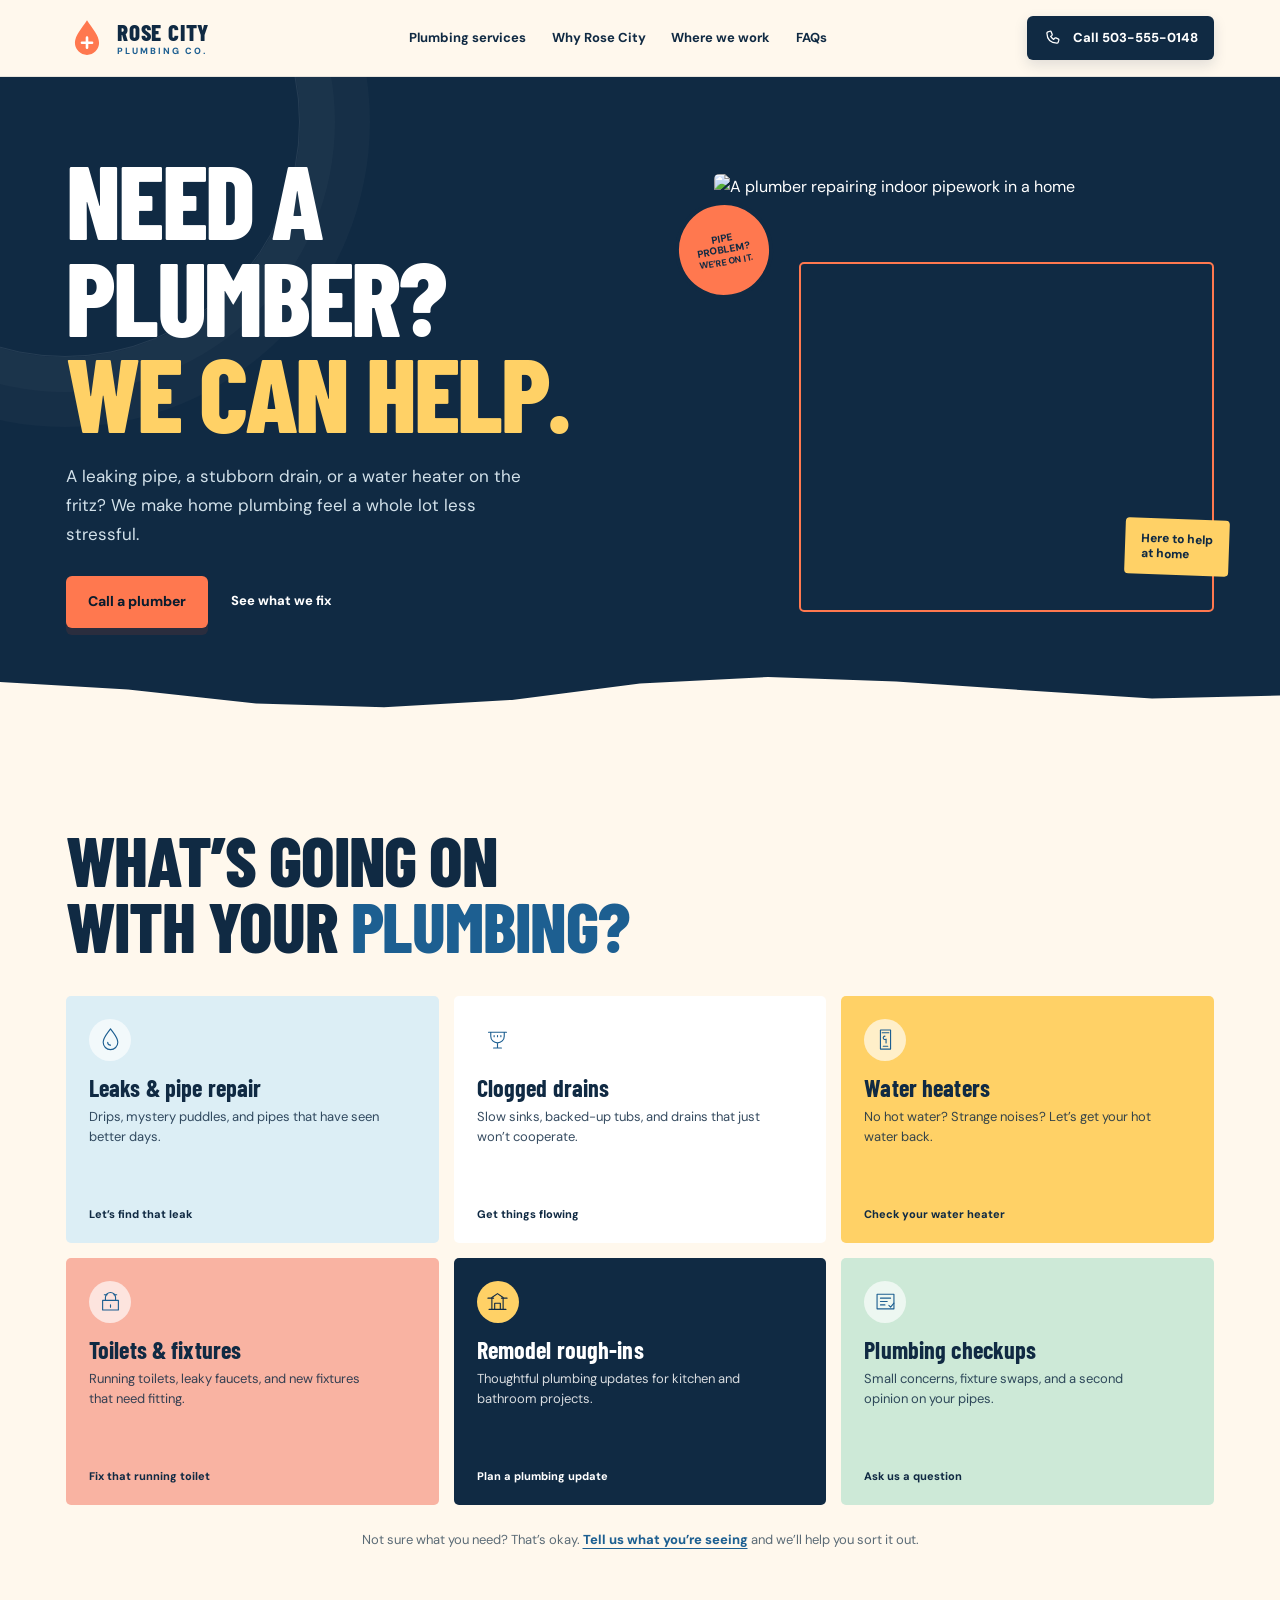
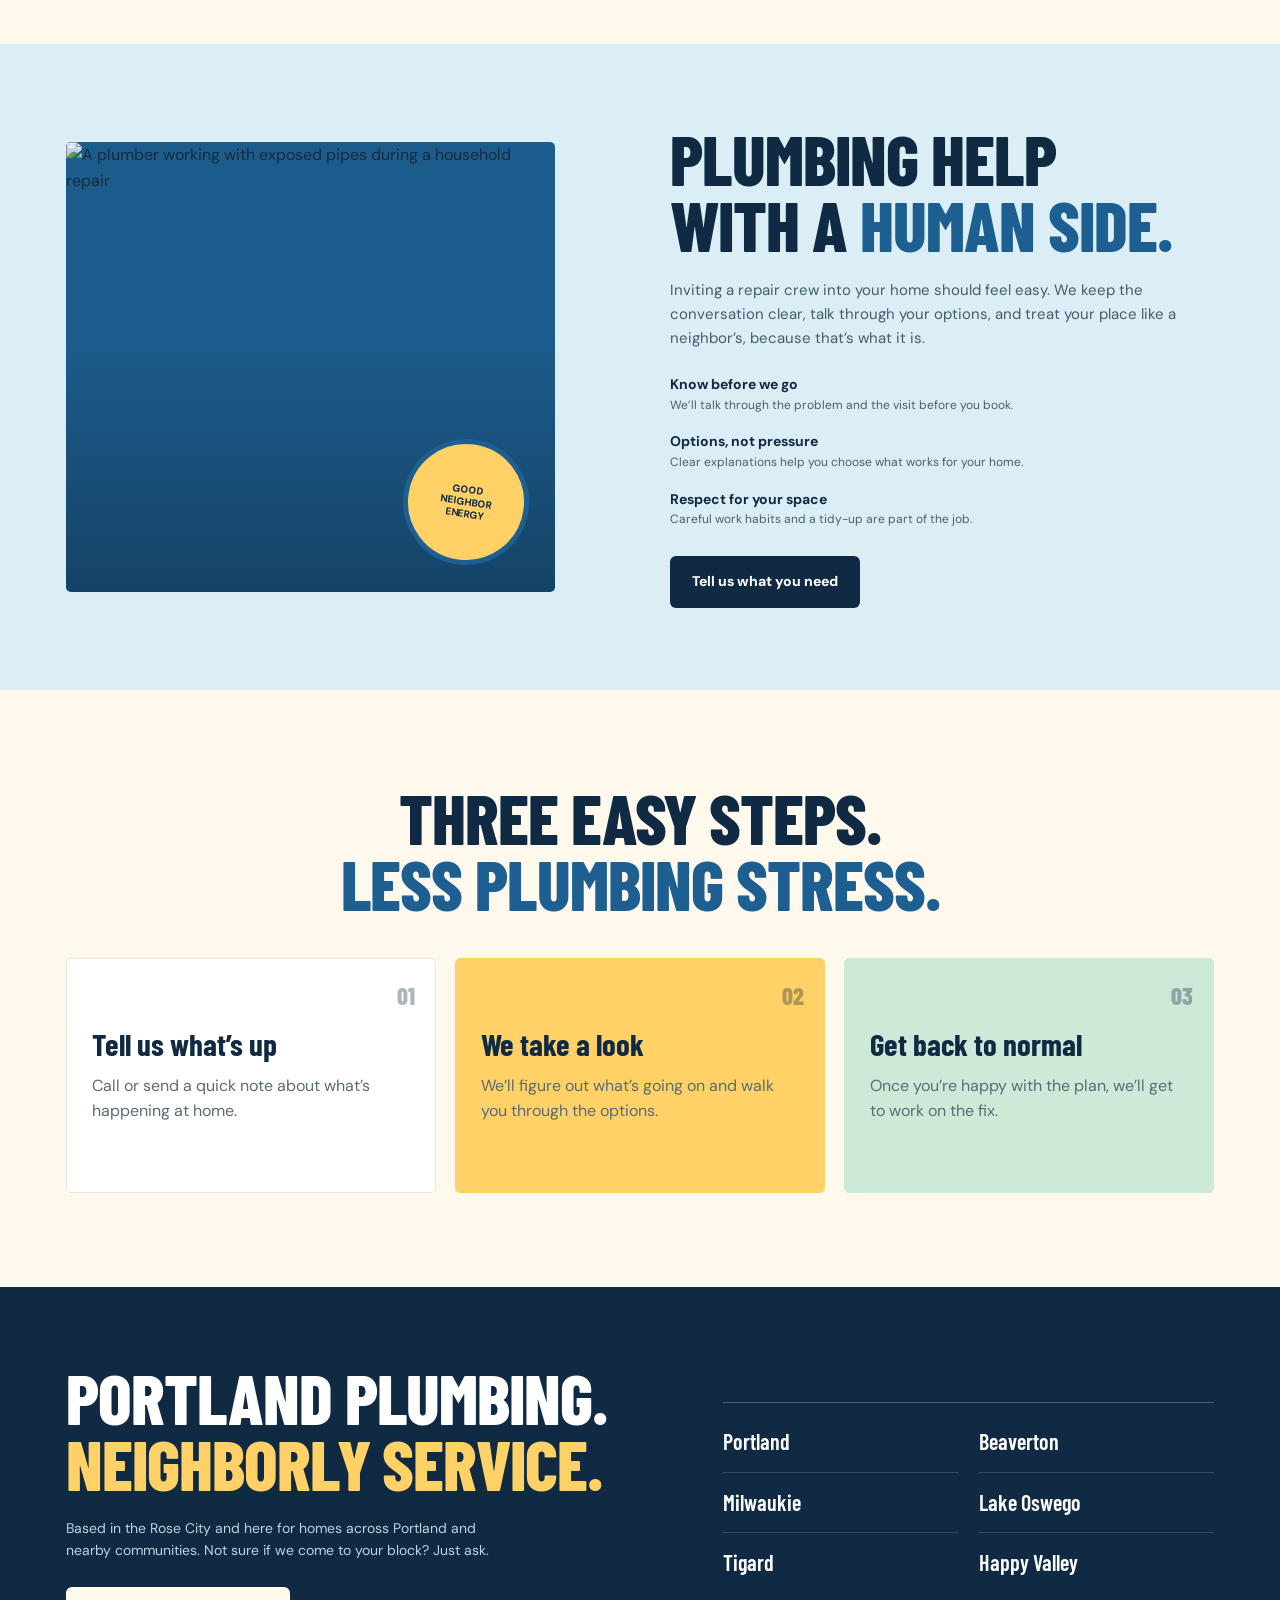
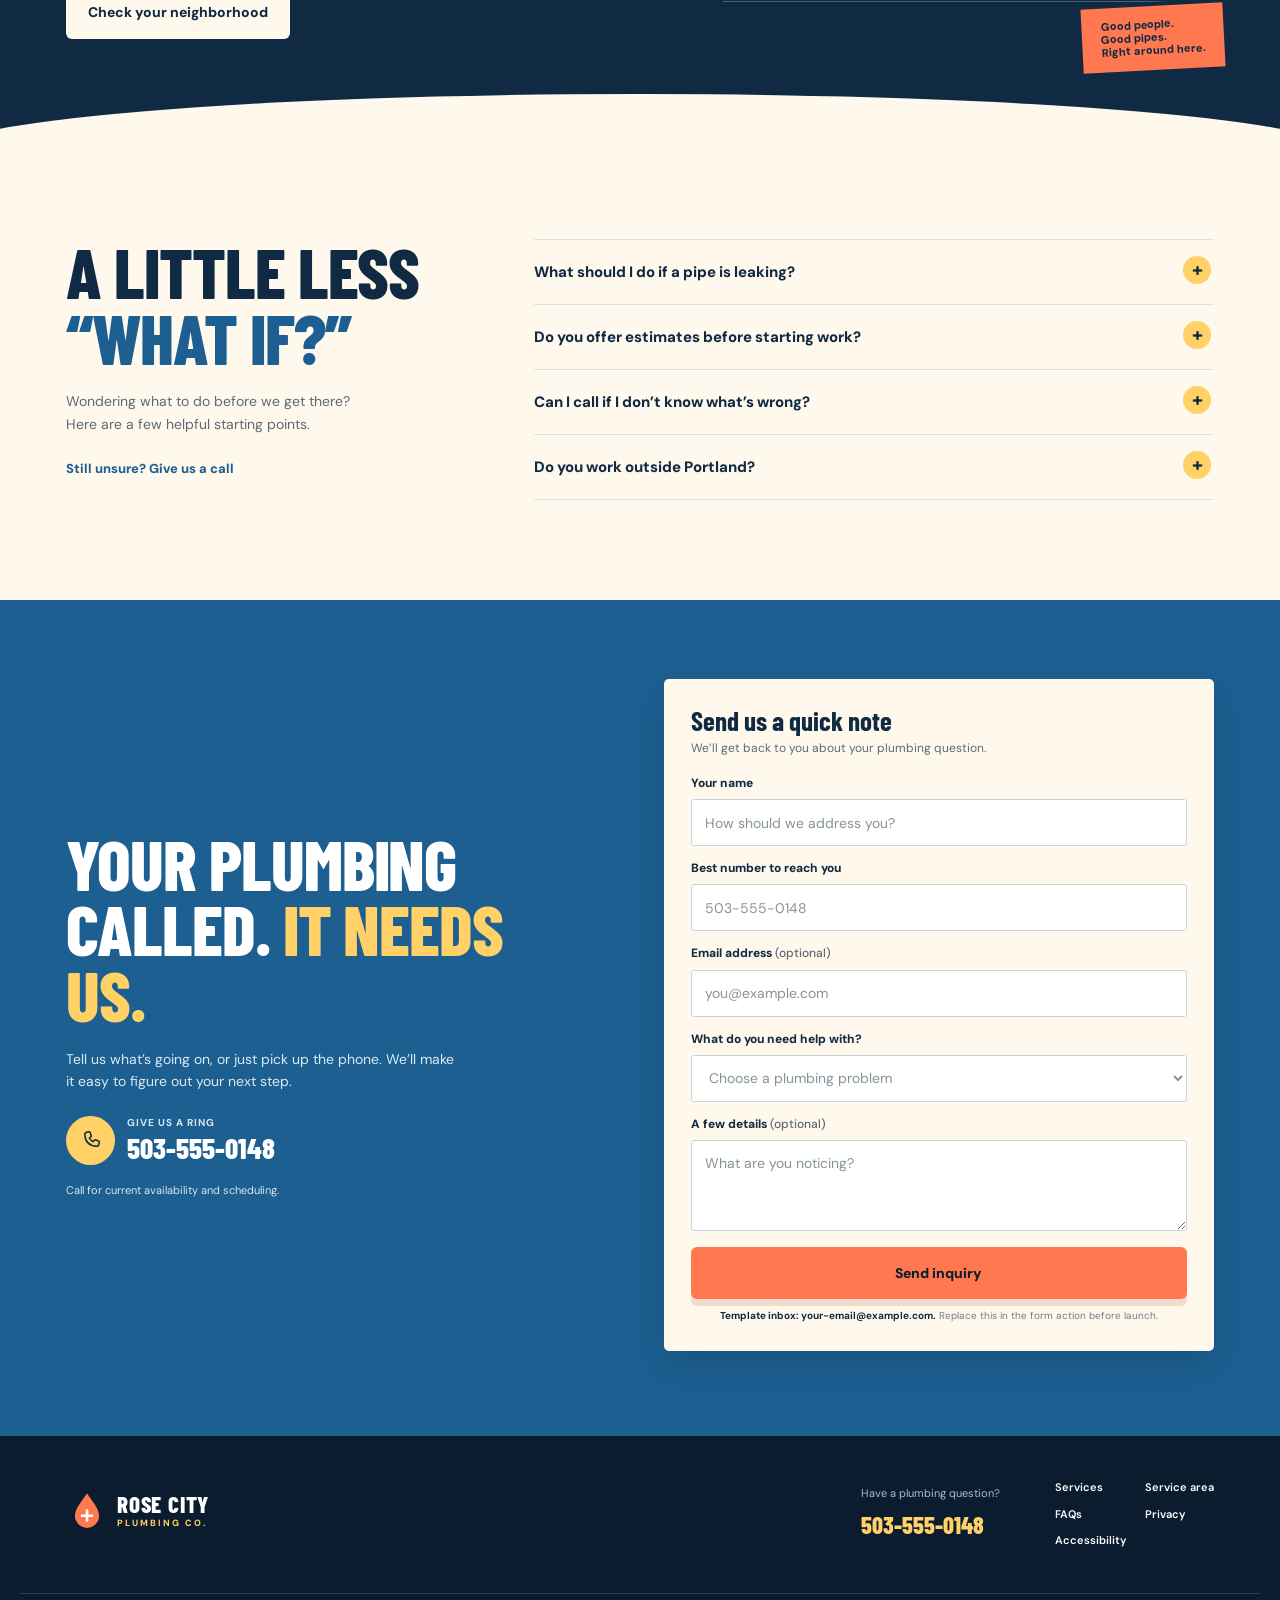
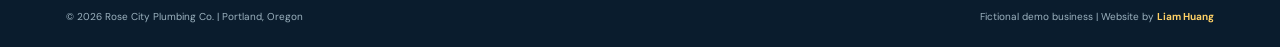
==== commit 29664bd1: "COMPLETE REMAKE!" ====
--- a/index.html
+++ b/index.html
@@ -3,13 +3,13 @@
 <head>
   <meta charset="utf-8">
   <meta name="viewport" content="width=device-width, initial-scale=1">
-  <meta name="description" content="Northline Contracting builds dependable decks, additions, and exterior improvements for homes across the Portland area">
-  <meta name="theme-color" content="#111111">
-  <title>Northline Contracting | Portland Home Improvement</title>
-  <link rel="icon" href="data:image/svg+xml,%3Csvg xmlns='http://www.w3.org/2000/svg' viewBox='0 0 64 64'%3E%3Crect width='64' height='64' fill='%23111111'/%3E%3Cpath d='M15 45 32 15l17 30h-8l-3.2-6H26.2L23 45h-8Zm15-13h4l-2-4-2 4Z' fill='white'/%3E%3C/svg%3E">
+  <meta name="description" content="Portland plumbers for leaks, clogged drains, water heaters, toilets, and fixtures. Contact Rose City Plumbing Co. about your home plumbing needs.">
+  <meta name="theme-color" content="#102a43">
+  <title>Rose City Plumbing Co. | Portland Plumber</title>
+  <link rel="icon" href="data:image/svg+xml,%3Csvg xmlns='http://www.w3.org/2000/svg' viewBox='0 0 64 64'%3E%3Crect width='64' height='64' rx='14' fill='%23102a43'/%3E%3Cpath d='M32 8C25 19 16 28 16 39a16 16 0 0 0 32 0C48 28 39 19 32 8Z' fill='%23ff784f'/%3E%3Cpath d='M25 41h14' stroke='white' stroke-width='4' stroke-linecap='round'/%3E%3C/svg%3E">
   <link rel="preconnect" href="https://fonts.googleapis.com">
   <link rel="preconnect" href="https://fonts.gstatic.com" crossorigin>
-  <link href="https://fonts.googleapis.com/css2?family=Plus+Jakarta+Sans:wght@400;500;600;700;800&display=swap" rel="stylesheet">
+  <link href="https://fonts.googleapis.com/css2?family=Barlow+Condensed:wght@500;600;700;800&family=DM+Sans:wght@400;500;600;700;800&display=swap" rel="stylesheet">
   <link rel="stylesheet" href="style.css">
   <link rel="sitemap" type="application/xml" href="sitemap.xml">
 </head>
@@ -18,184 +18,188 @@
 
   <header class="site-header" data-header>
     <div class="header-inner">
-      <a class="brand" href="index.html" aria-label="Northline Contracting home">Northline Contracting</a>
-      <button class="menu-toggle" type="button" aria-expanded="false" aria-controls="primary-navigation" data-menu-toggle>
-        <span class="menu-toggle__text">Menu</span>
+      <a class="brand" href="index.html" aria-label="Rose City Plumbing Co. home">
+        <span class="brand__mark" aria-hidden="true">
+          <svg viewBox="0 0 40 40" fill="none"><path d="M20 3C15.2 10.4 8.5 17.5 8.5 24.6a11.5 11.5 0 1 0 23 0C31.5 17.5 24.8 10.4 20 3Z" fill="currentColor"/><path d="M15.2 24.5h9.6M20 19.7v9.6" stroke="#fff" stroke-width="2.5" stroke-linecap="round"/></svg>
+        </span>
+        <span class="brand__words"><strong>ROSE CITY</strong><span>PLUMBING CO.</span></span>
+      </a>
+      <button class="menu-toggle" type="button" aria-expanded="false" aria-controls="primary-navigation" aria-label="Open navigation menu" data-menu-toggle>
+        <span></span><span></span><span></span>
       </button>
       <nav class="header-nav" id="primary-navigation" aria-label="Primary navigation" data-nav>
-        <ul>
-          <li><a href="#services">Services</a></li>
-          <li><a href="#work">Our work</a></li>
-          <li><a href="#about">About</a></li>
-          <li><a href="#contact">Contact</a></li>
-        </ul>
+        <a href="#services">Plumbing services</a>
+        <a href="#why-us">Why Rose City</a>
+        <a href="#service-area">Where we work</a>
+        <a href="#faq">FAQs</a>
       </nav>
-      <button class="button button--header" type="button" aria-label="Call Northline Contracting at 503 555 0184" data-call-button><span class="header-call-short" aria-hidden="true">Call</span><span class="header-call-full" aria-hidden="true">Call 503 555 0184</span></button>
+      <a class="button button--call button--header" href="tel:+15035550148">
+        <svg aria-hidden="true" viewBox="0 0 24 24"><path d="M6.6 3.8 9.2 3a1.5 1.5 0 0 1 1.8.9l1.2 3a1.5 1.5 0 0 1-.4 1.7l-1.6 1.3a14.8 14.8 0 0 0 4 4l1.3-1.6a1.5 1.5 0 0 1 1.7-.4l3 1.2a1.5 1.5 0 0 1 .9 1.8l-.8 2.6a2 2 0 0 1-2 1.4C10.2 18.5 5.5 13.8 5.2 5.8a2 2 0 0 1 1.4-2Z"/></svg>
+        <span>Call <span class="header-phone">503-555-0148</span></span>
+      </a>
     </div>
   </header>
 
   <main id="main-content">
     <section class="hero" aria-labelledby="hero-title">
-      <div class="hero-content">
-        <p class="eyebrow">Licensed and insured in Oregon</p>
-        <h1 id="hero-title">Built right for Portland homes</h1>
-        <a class="button button--light" href="#contact">Plan your project</a>
-      </div>
-    </section>
-
-    <section class="section" id="services" aria-labelledby="services-title">
+      <div class="hero__inner">
+        <div class="hero__copy">
+          <h1 id="hero-title">Need a plumber?<br><span>We can help.</span></h1>
+          <p class="hero__intro">A leaking pipe, a stubborn drain, or a water heater on the fritz? We make home plumbing feel a whole lot less stressful.</p>
+          <div class="hero__actions">
+            <a class="button button--orange" href="tel:+15035550148">Call a plumber</a>
+            <a class="text-link" href="#services">See what we fix</a>
+          </div>
+        </div>
+        <div class="hero__visual">
+          <img src="https://images.unsplash.com/photo-1607472586893-edb57bdc0e39?auto=format&fit=crop&w=1500&q=85" alt="A plumber repairing indoor pipework in a home" fetchpriority="high">
+          <div class="hero__photo-label"><span>Here to help<br>at home</span></div>
+          <span class="hero__sticker" aria-hidden="true">PIPE<br>PROBLEM?<br><b>WE’RE ON IT.</b></span>
+        </div>
+      </div>
+    </section>
+
+    <section class="section services-section" id="services" aria-labelledby="services-title">
       <div class="section-heading">
-        <h2 id="services-title">Practical work that lasts</h2>
-        <p>We take on the work that makes a home more useful, comfortable, and ready for the next season</p>
-      </div>
-      <div class="services-layout">
-        <ol class="service-list">
-          <li>
-            <span class="service-number">01</span>
-            <div>
-              <h3>Decks and outdoor spaces</h3>
-              <p>New builds, repairs, stairs, and weather-ready finishes</p>
-            </div>
-          </li>
-          <li>
-            <span class="service-number">02</span>
-            <div>
-              <h3>Home additions</h3>
-              <p>Thoughtful room additions that fit the way your household lives</p>
-            </div>
-          </li>
-          <li>
-            <span class="service-number">03</span>
-            <div>
-              <h3>Siding and exterior repair</h3>
-              <p>Clean replacements and repairs for siding, trim, and weather damage</p>
-            </div>
-          </li>
-          <li>
-            <span class="service-number">04</span>
-            <div>
-              <h3>Kitchen and bath updates</h3>
-              <p>Focused remodels with careful prep and a tidy jobsite</p>
-            </div>
-          </li>
-        </ol>
-        <aside class="coverage" aria-labelledby="coverage-title">
-          <p class="eyebrow">Service area</p>
-          <h3 id="coverage-title">Close to home</h3>
-          <p>We work across Portland, Beaverton, Lake Oswego, Tigard, Milwaukie, and West Linn</p>
-        </aside>
-      </div>
-    </section>
-
-    <section class="section" aria-labelledby="trust-title">
-      <div class="section-inner">
-        <div class="section-heading">
-          <h2 id="trust-title">Clear records and solid work</h2>
-        </div>
-        <div class="trust-grid">
-          <div class="trust-item">
-            <span class="trust-value">4.9 stars</span>
-            <span class="trust-label">Verified Google rating from local customers</span>
-          </div>
-          <div class="trust-item">
-            <span class="trust-value">4.8 stars</span>
-            <span class="trust-label">Verified Yelp rating from completed projects</span>
-          </div>
-          <div class="trust-item">
-            <span class="trust-value">OR CCB 248731</span>
-            <span class="trust-label">Oregon contracting license · General contractor</span>
-          </div>
-        </div>
-        <p class="body-copy trust-note">Our license is active and our general liability coverage is maintained for every project we take on</p>
-      </div>
-    </section>
-
-    <section class="section" id="work" aria-labelledby="work-title">
-      <div class="section-heading">
-        <h2 id="work-title">Work made for real homes</h2>
-        <p>A few recent projects from neighborhoods we know well</p>
-      </div>
-      <div class="portfolio-grid">
-        <figure class="project">
-          <img src="https://images.unsplash.com/photo-1600566753190-17f0baa2a6c3?auto=format&fit=crop&w=1600&q=85" alt="Bright remodeled kitchen with white cabinetry and a wood island in a Portland home" loading="lazy">
-          <figcaption><span class="project-title">Hawthorne kitchen update</span><span class="project-location">Southeast Portland · Kitchen remodel</span></figcaption>
-        </figure>
-        <figure class="project">
-          <img src="https://images.unsplash.com/photo-1600607687920-4e2a09cf159d?auto=format&fit=crop&w=1200&q=85" alt="Covered cedar deck with outdoor seating beside a green garden in Lake Oswego" loading="lazy">
-          <figcaption><span class="project-title">Cedar garden deck</span><span class="project-location">Lake Oswego · Deck build</span></figcaption>
-        </figure>
-        <figure class="project">
-          <img src="https://images.unsplash.com/photo-1600585154340-be6161a56a0c?auto=format&fit=crop&w=1200&q=85" alt="Modern home exterior with dark siding and warm wood entry details in Beaverton" loading="lazy">
-          <figcaption><span class="project-title">Westside exterior repair</span><span class="project-location">Beaverton · Siding and trim</span></figcaption>
-        </figure>
-      </div>
-    </section>
-
-    <section class="section" id="about" aria-labelledby="about-title">
-      <div class="about-layout">
-        <h2 id="about-title">About us</h2>
-        <p>Northline started with one truck, two builders, and a promise to leave every home better than we found it. Today our local crew handles each project with the same hands-on care, from first measure to final sweep</p>
-        <p>We have spent more than a decade working across Portland, Beaverton, Lake Oswego, Tigard, Milwaukie, and West Linn. Our process stays straightforward: clear plans, honest updates, and a clean jobsite when the work is done</p>
-      </div>
-    </section>
-
-    <section class="section contact-section" id="contact" aria-labelledby="contact-title">
-      <div class="section-inner">
         <div>
-          <h2 id="contact-title">Tell us what your home needs</h2>
-          <div class="contact-details">
-            <p>Prefer to talk now? <a href="tel:+15035550184">503 555 0184</a></p>
-            <p><a href="mailto:hello@northlinecontracting.com">hello@northlinecontracting.com</a><br>1428 SE Division Street<br>Portland, Oregon 97202</p>
-          </div>
-        </div>
-        <form class="contact-form" action="https://formsubmit.co/hello@northlinecontracting.com" method="POST">
-          <input type="hidden" name="_subject" value="New Northline project inquiry">
-          <input type="hidden" name="_captcha" value="false">
+          <h2 id="services-title">What’s going on<br>with your <span>plumbing?</span></h2>
+        </div>
+      </div>
+      <div class="services-grid">
+        <a class="service-card service-card--blue" href="#contact">
+          <span class="service-card__icon" aria-hidden="true"><svg viewBox="0 0 48 48" fill="none"><path d="M24 5c-5.7 8.3-13 15.5-13 24a13 13 0 0 0 26 0C37 20.5 29.7 13.3 24 5Z"/><path d="M19 29c0 3 2.2 5 5 5"/></svg></span>
+          <span class="service-card__title">Leaks &amp; pipe repair</span>
+          <span class="service-card__copy">Drips, mystery puddles, and pipes that have seen better days.</span>
+          <span class="service-card__link">Let’s find that leak</span>
+        </a>
+        <a class="service-card service-card--cream" href="#contact">
+          <span class="service-card__icon" aria-hidden="true"><svg viewBox="0 0 48 48" fill="none"><path d="M8 11h32M12 11v7a12 12 0 0 0 24 0v-7M24 30v9M17 39h14"/><path d="M18 17v2M24 17v2M30 17v2"/></svg></span>
+          <span class="service-card__title">Clogged drains</span>
+          <span class="service-card__copy">Slow sinks, backed-up tubs, and drains that just won’t cooperate.</span>
+          <span class="service-card__link">Get things flowing</span>
+        </a>
+        <a class="service-card service-card--yellow" href="#contact">
+          <span class="service-card__icon" aria-hidden="true"><svg viewBox="0 0 48 48" fill="none"><path d="M15 7h18v34H15zM18 12h12M20 36h8"/><path d="M23 18a3 3 0 1 0 2 5.2V30"/></svg></span>
+          <span class="service-card__title">Water heaters</span>
+          <span class="service-card__copy">No hot water? Strange noises? Let’s get your hot water back.</span>
+          <span class="service-card__link">Check your water heater</span>
+        </a>
+        <a class="service-card service-card--coral" href="#contact">
+          <span class="service-card__icon" aria-hidden="true"><svg viewBox="0 0 48 48" fill="none"><path d="M10 22h28v17H10zM15 22v-5a9 9 0 0 1 18 0v5M24 30v4"/><path d="M18 12h-5M35 12h-5"/></svg></span>
+          <span class="service-card__title">Toilets &amp; fixtures</span>
+          <span class="service-card__copy">Running toilets, leaky faucets, and new fixtures that need fitting.</span>
+          <span class="service-card__link">Fix that running toilet</span>
+        </a>
+        <a class="service-card service-card--navy" href="#contact">
+          <span class="service-card__icon" aria-hidden="true"><svg viewBox="0 0 48 48" fill="none"><path d="M9 38h30M14 38V17l10-7 10 7v21M19 38V27h10v11"/><path d="M7 18h10M31 18h10"/></svg></span>
+          <span class="service-card__title">Remodel rough-ins</span>
+          <span class="service-card__copy">Thoughtful plumbing updates for kitchen and bathroom projects.</span>
+          <span class="service-card__link">Plan a plumbing update</span>
+        </a>
+        <a class="service-card service-card--mint" href="#contact">
+          <span class="service-card__icon" aria-hidden="true"><svg viewBox="0 0 48 48" fill="none"><path d="M9 11h30v26H9zM15 18h18M15 24h12M15 30h8"/><path d="m30 31 3 3 6-7"/></svg></span>
+          <span class="service-card__title">Plumbing checkups</span>
+          <span class="service-card__copy">Small concerns, fixture swaps, and a second opinion on your pipes.</span>
+          <span class="service-card__link">Ask us a question</span>
+        </a>
+      </div>
+      <p class="services-note">Not sure what you need? That’s okay. <a href="tel:+15035550148">Tell us what you’re seeing</a> and we’ll help you sort it out.</p>
+    </section>
+
+    <section class="why-section" id="why-us" aria-labelledby="why-title">
+      <div class="why-section__inner">
+        <div class="why-section__visual">
+          <img src="https://images.unsplash.com/photo-1669829264745-33f0a82cad27?auto=format&amp;fit=crop&amp;w=1200&amp;q=85" alt="A plumber working with exposed pipes during a household repair" loading="lazy">
+          <div class="why-stamp"><span>GOOD<br>NEIGHBOR<br><b>ENERGY</b></span></div>
+        </div>
+        <div class="why-section__copy">
+          <h2 id="why-title">Plumbing help<br>with a <span>human side.</span></h2>
+          <p class="why-section__intro">Inviting a repair crew into your home should feel easy. We keep the conversation clear, talk through your options, and treat your place like a neighbor’s, because that’s what it is.</p>
+          <ul class="promise-list">
+            <li><span><strong>Know before we go</strong><br>We’ll talk through the problem and the visit before you book.</span></li>
+            <li><span><strong>Options, not pressure</strong><br>Clear explanations help you choose what works for your home.</span></li>
+            <li><span><strong>Respect for your space</strong><br>Careful work habits and a tidy-up are part of the job.</span></li>
+          </ul>
+          <a class="button button--navy" href="#contact">Tell us what you need</a>
+        </div>
+      </div>
+    </section>
+
+    <section class="steps-section section" aria-labelledby="steps-title">
+      <div class="section-heading section-heading--center">
+        <h2 id="steps-title">Three easy steps.<br><span>Less plumbing stress.</span></h2>
+      </div>
+      <ol class="steps-grid">
+        <li class="step-card"><span class="step-card__number">01</span><h3>Tell us what’s up</h3><p>Call or send a quick note about what’s happening at home.</p></li>
+        <li class="step-card"><span class="step-card__number">02</span><h3>We take a look</h3><p>We’ll figure out what’s going on and walk you through the options.</p></li>
+        <li class="step-card"><span class="step-card__number">03</span><h3>Get back to normal</h3><p>Once you’re happy with the plan, we’ll get to work on the fix.</p></li>
+      </ol>
+    </section>
+
+    <section class="area-section" id="service-area" aria-labelledby="area-title">
+      <div class="area-section__inner">
+        <div class="area-section__copy">
+          <h2 id="area-title">Portland plumbing.<br><span>Neighborly service.</span></h2>
+          <p>Based in the Rose City and here for homes across Portland and nearby communities. Not sure if we come to your block? Just ask.</p>
+          <a class="button button--cream" href="tel:+15035550148">Check your neighborhood</a>
+        </div>
+        <div class="area-list" aria-label="Example service neighborhoods">
+          <span>Portland</span><span>Beaverton</span><span>Milwaukie</span><span>Lake Oswego</span><span>Tigard</span><span>Happy Valley</span>
+          <div class="area-list__note"><p>Good people.<br>Good pipes.<br>Right around here.</p></div>
+        </div>
+      </div>
+      <div class="area-section__wave" aria-hidden="true"></div>
+    </section>
+
+    <section class="faq-section section" id="faq" aria-labelledby="faq-title">
+      <div class="faq-section__intro">
+        <h2 id="faq-title">A little less<br><span>“what if?”</span></h2>
+        <p>Wondering what to do before we get there? Here are a few helpful starting points.</p>
+        <a class="text-link text-link--blue" href="tel:+15035550148">Still unsure? Give us a call</a>
+      </div>
+      <div class="faq-list">
+        <details><summary>What should I do if a pipe is leaking?</summary><p>If it’s safe and you know where your home’s main water shutoff is, turn it off. Move belongings away from the water, then call us to talk through next steps. If water is near electrical equipment, keep clear and contact the appropriate emergency service.</p></details>
+        <details><summary>Do you offer estimates before starting work?</summary><p>We’ll discuss what you’re noticing and explain the next step before work begins. The right estimate depends on what’s going on, so we’ll talk it through with you first.</p></details>
+        <details><summary>Can I call if I don’t know what’s wrong?</summary><p>Absolutely. Describe what you’re seeing, like a slow drain, a new sound, or a water stain, and we’ll help you figure out what kind of visit makes sense.</p></details>
+        <details><summary>Do you work outside Portland?</summary><p>We serve Portland and select nearby communities. Call and tell us your neighborhood; we’ll confirm whether it’s in our service area.</p></details>
+      </div>
+    </section>
+
+    <section class="contact-section" id="contact" aria-labelledby="contact-title">
+      <div class="contact-section__inner">
+        <div class="contact-copy">
+          <h2 id="contact-title">Your plumbing<br>called. <span>It needs us.</span></h2>
+          <p>Tell us what’s going on, or just pick up the phone. We’ll make it easy to figure out your next step.</p>
+          <a class="contact-phone" href="tel:+15035550148"><span class="contact-phone__icon" aria-hidden="true"><svg viewBox="0 0 24 24"><path d="M6.6 3.8 9.2 3a1.5 1.5 0 0 1 1.8.9l1.2 3a1.5 1.5 0 0 1-.4 1.7l-1.6 1.3a14.8 14.8 0 0 0 4 4l1.3-1.6a1.5 1.5 0 0 1 1.7-.4l3 1.2a1.5 1.5 0 0 1 .9 1.8l-.8 2.6a2 2 0 0 1-2 1.4C10.2 18.5 5.5 13.8 5.2 5.8a2 2 0 0 1 1.4-2Z"/></svg></span><span><small>Give us a ring</small>503-555-0148</span></a>
+          <p class="contact-hours">Call for current availability and scheduling.</p>
+        </div>
+        <form class="contact-form" action="https://formsubmit.co/your-email@example.com" method="POST">
+          <!-- TEMPLATE SETUP: Replace your-email@example.com with the real inbox. FormSubmit requires inbox verification on first use. -->
+          <input type="hidden" name="_subject" value="New Rose City Plumbing inquiry">
           <input type="hidden" name="_template" value="table">
-          <input type="hidden" name="_next" value="https://northlinecontracting.com/thank-you.html">
-          <div class="field">
-            <label for="name">Your name</label>
-            <input id="name" name="name" type="text" autocomplete="name" placeholder="Your name" required>
-          </div>
-          <div class="field">
-            <label for="email">Email address</label>
-            <input id="email" name="email" type="email" autocomplete="email" placeholder="you@example.com" required>
-          </div>
-          <div class="field">
-            <label for="phone">Phone number</label>
-            <input id="phone" name="phone" type="tel" autocomplete="tel" placeholder="503 555 0184">
-          </div>
-          <div class="field">
-            <label for="project">Project details</label>
-            <textarea id="project" name="project" placeholder="Tell us about the work you have in mind" required></textarea>
-          </div>
-          <button class="button button--dark" type="submit">Send project details</button>
+          <input type="text" name="_honey" tabindex="-1" autocomplete="off" class="form-honeypot" aria-hidden="true">
+          <div class="contact-form__heading"><div><h3>Send us a quick note</h3><p>We’ll get back to you about your plumbing question.</p></div></div>
+          <div class="field"><label for="name">Your name</label><input id="name" name="name" type="text" autocomplete="name" placeholder="How should we address you?" required></div>
+          <div class="field"><label for="phone">Best number to reach you</label><input id="phone" name="phone" type="tel" autocomplete="tel" placeholder="503-555-0148" required></div>
+          <div class="field"><label for="email">Email address <span>(optional)</span></label><input id="email" name="_replyto" type="email" autocomplete="email" placeholder="you@example.com"></div>
+          <div class="field"><label for="service">What do you need help with?</label><select id="service" name="service" required><option value="" selected disabled>Choose a plumbing problem</option><option>Leak or pipe repair</option><option>Clogged drain</option><option>Water heater</option><option>Toilet or fixture</option><option>Remodel plumbing</option><option>Something else</option></select></div>
+          <div class="field"><label for="message">A few details <span>(optional)</span></label><textarea id="message" name="message" rows="3" placeholder="What are you noticing?"></textarea></div>
+          <button class="button button--orange button--submit" type="submit">Send inquiry</button>
+          <p class="form-note"><strong>Template inbox: your-email@example.com.</strong> Replace this in the form action before launch.</p>
         </form>
       </div>
     </section>
   </main>
 
   <footer class="site-footer">
-    <div class="footer-inner">
-      <div class="footer-brand">
-        <a class="brand" href="index.html">Northline Contracting</a>
-        <p>Careful construction for Portland area homes</p>
-      </div>
-      <div class="footer-contact">
-        <p><a href="tel:+15035550184">503 555 0184</a></p>
-        <p><a href="mailto:hello@northlinecontracting.com">hello@northlinecontracting.com</a></p>
-        <p>1428 SE Division Street<br>Portland, Oregon 97202</p>
-      </div>
-      <nav class="footer-nav" aria-label="Footer navigation">
-        <ul>
-          <li><a href="privacy-policy.html">Privacy Policy</a></li>
-          <li><a href="accessibility-statement.html">Accessibility Statement</a></li>
-        </ul>
-      </nav>
+    <div class="footer-main">
+      <div class="footer-brand-block">
+        <a class="brand brand--footer" href="index.html" aria-label="Rose City Plumbing Co. home"><span class="brand__mark" aria-hidden="true"><svg viewBox="0 0 40 40" fill="none"><path d="M20 3C15.2 10.4 8.5 17.5 8.5 24.6a11.5 11.5 0 1 0 23 0C31.5 17.5 24.8 10.4 20 3Z" fill="currentColor"/><path d="M15.2 24.5h9.6M20 19.7v9.6" stroke="#fff" stroke-width="2.5" stroke-linecap="round"/></svg></span><span class="brand__words"><strong>ROSE CITY</strong><span>PLUMBING CO.</span></span></a>
+      </div>
+      <div class="footer-call"><span>Have a plumbing question?</span><a href="tel:+15035550148">503-555-0148</a></div>
+      <nav class="footer-nav" aria-label="Footer navigation"><a href="#services">Services</a><a href="#service-area">Service area</a><a href="#faq">FAQs</a><a href="privacy-policy.html">Privacy</a><a href="accessibility-statement.html">Accessibility</a></nav>
     </div>
-    <div class="footer-bottom">
-      <p>Website by <a href="https://liamhuang.dev" target="_blank" rel="noopener noreferrer">Liam Huang</a></p>
-    </div>
+    <div class="footer-bottom"><p>© 2026 Rose City Plumbing Co. | Portland, Oregon</p><p class="demo-note">Fictional demo business | <span>Website by <a href="https://liamhuang.dev" target="_blank" rel="noopener noreferrer">Liam Huang</a></span></p></div>
   </footer>
 
   <script src="script.js"></script>
--- a/style.css
+++ b/style.css
@@ -1,834 +1,316 @@
 :root {
-  --white: #ffffff;
-  --ink: #111111;
-  --muted: #5f6368;
-  --line: #e5e7eb;
-  --soft: #f7f7f5;
-  --max-width: 1200px;
-  --page-padding: 24px;
-  --section-space: 72px;
+  --navy: #102a43;
+  --navy-deep: #0a1c2d;
+  --blue: #1d5f91;
+  --blue-light: #dceef5;
+  --orange: #ff784f;
+  --orange-dark: #e95c36;
+  --cream: #fff8ed;
+  --yellow: #ffd166;
+  --mint: #cde9d7;
+  --coral: #f9b3a2;
+  --ink: #172b3a;
+  --muted: #5b6b76;
+  --line: #dbe3e7;
+  --white: #fff;
+  --max-width: 1240px;
+  --page-padding: 22px;
+  --section-space: 76px;
 }
 
 *,
 *::before,
-*::after {
-  box-sizing: border-box;
-}
-
-html {
-  scroll-behavior: smooth;
-  background: var(--white);
-}
-
-body {
-  margin: 0;
-  color: var(--ink);
-  background: var(--white);
-  font-family: 'Plus Jakarta Sans', Arial, sans-serif;
-  font-size: 16px;
-  line-height: 1.6;
-  -webkit-font-smoothing: antialiased;
-}
-
-img {
-  display: block;
-  max-width: 100%;
-}
-
-a {
-  color: inherit;
-  text-decoration-thickness: 1px;
-  text-underline-offset: 4px;
-}
-
-a:hover,
-a:focus-visible {
-  color: var(--muted);
-}
-
-button,
-input,
-textarea {
-  font: inherit;
-}
-
-button,
-.button {
-  border: 1px solid var(--ink);
-  border-radius: 0;
-  cursor: pointer;
-  font-weight: 700;
-  transition: background-color 180ms ease, color 180ms ease, border-color 180ms ease;
-}
-
-button:focus-visible,
-a:focus-visible,
-input:focus-visible,
-textarea:focus-visible {
-  outline: 3px solid var(--ink);
-  outline-offset: 3px;
-}
-
-.button {
-  display: inline-flex;
-  align-items: center;
-  justify-content: center;
-  min-height: 52px;
-  padding: 13px 20px;
-  text-decoration: none;
-}
-
-.button--light {
-  color: var(--ink);
-  background: var(--white);
-}
-
-.button--light:hover,
-.button--light:focus-visible {
-  color: var(--white);
-  background: var(--ink);
-  border-color: var(--ink);
-}
-
-.button--dark {
-  color: var(--white);
-  background: var(--ink);
-}
-
-.button--dark:hover,
-.button--dark:focus-visible {
-  color: var(--ink);
-  background: var(--white);
-}
-
-.skip-link {
-  position: absolute;
-  top: 8px;
-  left: 8px;
-  z-index: 20;
-  padding: 8px 12px;
-  color: var(--white);
-  background: var(--ink);
-  transform: translateY(-150%);
-}
-
-.skip-link:focus {
-  transform: translateY(0);
-}
-
-.site-header {
-  position: fixed;
-  inset: 0 0 auto;
-  z-index: 10;
-  color: var(--ink);
-  background: var(--white);
-  border-bottom: 1px solid var(--line);
-  transform: translateY(0);
-  transition: transform 220ms ease;
-}
-
-.site-header.is-hidden {
-  transform: translateY(-100%);
-}
-
-.header-inner {
-  position: relative;
-  display: flex;
-  align-items: center;
-  justify-content: space-between;
-  gap: 8px;
-  width: min(100%, var(--max-width));
-  min-height: 72px;
-  margin: 0 auto;
-  padding: 0 var(--page-padding);
-}
-
-.brand {
-  min-width: 0;
-  overflow: hidden;
-  color: var(--ink);
-  font-size: 13px;
-  font-weight: 800;
-  letter-spacing: 0.02em;
-  text-decoration: none;
-  text-overflow: ellipsis;
-  text-transform: uppercase;
-  white-space: nowrap;
-}
-
-.brand:hover,
-.brand:focus-visible {
-  color: var(--muted);
-}
-
-.menu-toggle {
-  display: inline-flex;
-  align-items: center;
-  justify-content: center;
-  min-width: 44px;
-  min-height: 44px;
-  padding: 8px;
-  color: var(--ink);
-  background: transparent;
-  border-color: var(--line);
-}
-
-.menu-toggle:hover,
-.menu-toggle:focus-visible {
-  color: var(--ink);
-  background: var(--white);
-  border-color: var(--white);
-}
-
-.menu-toggle__text {
-  font-size: 13px;
-  font-weight: 700;
-}
-
-.header-nav {
-  position: absolute;
-  top: 72px;
-  right: var(--page-padding);
-  left: var(--page-padding);
-  display: none;
-  padding: 16px;
-  color: var(--ink);
-  background: var(--white);
-  border: 1px solid var(--line);
-}
-
-.header-nav.is-open {
-  display: block;
-}
-
-.header-nav ul {
-  display: grid;
-  gap: 4px;
-  margin: 0;
-  padding: 0;
-  list-style: none;
-}
-
-.header-nav a {
-  display: block;
-  padding: 10px 0;
-  color: var(--ink);
-  font-size: 14px;
-  font-weight: 600;
-  text-decoration: none;
-}
-
-.header-nav a:hover,
-.header-nav a:focus-visible {
-  color: var(--muted);
-}
-
-.button--header {
-  display: inline-flex;
-  flex: 0 0 auto;
-  min-height: 42px;
-  padding: 8px 10px;
-  color: var(--white);
-  background: var(--ink);
-  font-size: 12px;
-  white-space: nowrap;
-}
-
-.header-call-short {
-  display: inline;
-}
-
-.header-call-full {
-  display: none;
-}
-
-.button--header:hover,
-.button--header:focus-visible {
-  color: var(--ink);
-  background: var(--white);
-}
-
-.hero {
-  position: relative;
-  display: flex;
-  align-items: flex-end;
-  min-height: 100svh;
-  padding: 120px var(--page-padding) 40px;
-  color: var(--white);
-  isolation: isolate;
-  background: url('https://images.unsplash.com/photo-1541888946425-d81bb19240f5?auto=format&fit=crop&w=2200&q=85') center / cover no-repeat;
-  background-color: var(--ink);
-}
-
-.hero::before {
-  position: absolute;
-  inset: 0;
-  z-index: -1;
-  background: linear-gradient(180deg, rgba(17, 17, 17, 0.2) 15%, rgba(17, 17, 17, 0.87) 100%);
-  content: '';
-}
-
-.hero-content {
-  width: min(100%, var(--max-width));
-  margin: 0 auto;
-}
-
-.eyebrow {
-  margin: 0 0 18px;
-  font-size: 12px;
-  font-weight: 800;
-  letter-spacing: 0.14em;
-  line-height: 1.4;
-  text-transform: uppercase;
-}
-
-h1,
-h2,
-h3,
-p {
-  margin-top: 0;
-}
-
-h1,
-h2,
-h3 {
-  letter-spacing: -0.045em;
-  line-height: 1.08;
-}
-
-h1 {
-  max-width: 1100px;
-  margin-bottom: 28px;
-  font-size: clamp(2.75rem, 13vw, 7.5rem);
-  font-weight: 800;
-}
-
-.section {
-  width: min(100%, var(--max-width));
-  margin: 0 auto;
-  padding: var(--section-space) var(--page-padding);
-}
-
-.section-heading {
-  max-width: 760px;
-  margin-bottom: 40px;
-}
-
-.section-heading h2 {
-  margin-bottom: 18px;
-  font-size: clamp(2.2rem, 8vw, 4.5rem);
-  font-weight: 800;
-}
-
-.section-heading p,
-.body-copy {
-  max-width: 600px;
-  color: var(--muted);
-}
-
-.services-layout {
-  display: grid;
-  gap: 48px;
-}
-
-.service-list {
-  display: grid;
-  margin: 0;
-  padding: 0;
-  list-style: none;
-  border-top: 1px solid var(--line);
-}
-
-.service-list li {
-  display: grid;
-  grid-template-columns: 34px 1fr;
-  gap: 14px;
-  padding: 18px 0;
-  border-bottom: 1px solid var(--line);
-}
-
-.service-number {
-  color: var(--muted);
-  font-size: 13px;
-  font-weight: 700;
-}
-
-.service-list h3 {
-  margin-bottom: 5px;
-  font-size: 20px;
-  letter-spacing: -0.025em;
-}
-
-.service-list p {
-  margin-bottom: 0;
-  color: var(--muted);
-  font-size: 14px;
-}
-
-.coverage {
-  padding: 24px;
-  border: 1px solid var(--line);
-}
-
-.coverage h3 {
-  margin-bottom: 12px;
-  font-size: 22px;
-}
-
-.coverage p {
-  margin-bottom: 0;
-  color: var(--muted);
-}
-
-.trust-grid {
-  display: grid;
-  gap: 0;
-  border-top: 1px solid var(--line);
-  border-bottom: 1px solid var(--line);
-}
-
-.trust-item {
-  padding: 24px 0;
-  border-bottom: 1px solid var(--line);
-}
-
-.trust-item:last-child {
-  border-bottom: 0;
-}
-
-.trust-value {
-  display: block;
-  margin-bottom: 8px;
-  font-size: 26px;
-  font-weight: 800;
-  letter-spacing: -0.04em;
-  line-height: 1.1;
-}
-
-.trust-label {
-  display: block;
-  color: var(--muted);
-  font-size: 13px;
-  font-weight: 600;
-}
-
-.trust-note {
-  margin: 24px 0 0;
-}
-
-.portfolio-grid {
-  display: grid;
-  gap: 16px;
-}
-
-.project {
-  margin: 0;
-  border: 1px solid var(--line);
-  background: var(--white);
-}
-
-.project img {
-  width: 100%;
-  aspect-ratio: 4 / 3;
-  object-fit: cover;
-  transition: filter 180ms ease;
-}
-
-.project:hover img,
-.project:focus-within img {
-  filter: grayscale(100%);
-}
-
-.project figcaption {
-  padding: 16px;
-}
-
-.project-title {
-  display: block;
-  margin-bottom: 4px;
-  font-size: 17px;
-  font-weight: 800;
-  letter-spacing: -0.02em;
-}
-
-.project-location {
-  display: block;
-  color: var(--muted);
-  font-size: 13px;
-}
-
-.about-layout {
-  max-width: 760px;
-  margin: 0 auto;
-  text-align: center;
-}
-
-.about-layout h2 {
-  margin-bottom: 24px;
-  font-size: clamp(2.2rem, 8vw, 4.5rem);
-}
-
-.about-layout p {
-  margin-bottom: 20px;
-  color: var(--muted);
-}
-
-.about-layout p:last-child {
-  margin-bottom: 0;
-}
-
-.contact-section {
-  color: var(--ink);
-  background: var(--white);
-}
-
-.contact-section .section-inner {
-  display: grid;
-  gap: 40px;
-  width: min(100%, var(--max-width));
-  margin: 0 auto;
-}
-
-.contact-section .eyebrow,
-.contact-section .section-heading p,
-.contact-details p {
-  color: var(--muted);
-}
-
-.contact-section h2 {
-  max-width: 700px;
-  margin-bottom: 0;
-  font-size: clamp(2.2rem, 8vw, 4.5rem);
-}
-
-.contact-details {
-  display: grid;
-  gap: 20px;
-  align-content: start;
-}
-
-.contact-details p {
-  margin-bottom: 0;
-}
-
-.contact-details a {
-  color: var(--ink);
-  font-weight: 700;
-}
-
-.contact-details a:hover,
-.contact-details a:focus-visible {
-  color: var(--muted);
-}
-
-.contact-form {
-  display: grid;
-  gap: 18px;
-  padding-top: 8px;
-}
-
-.field {
-  display: grid;
-  gap: 8px;
-}
-
-.field label {
-  font-size: 13px;
-  font-weight: 700;
-}
-
-.field input,
-.field textarea {
-  width: 100%;
-  min-width: 0;
-  padding: 13px 14px;
-  color: var(--ink);
-  background: transparent;
-  border: 1px solid #666666;
-  border-radius: 0;
-}
-
-.field input::placeholder,
-.field textarea::placeholder {
-  color: #9e9e9e;
-}
-
-.field input:hover,
-.field textarea:hover {
-  border-color: var(--white);
-}
-
-.field textarea {
-  min-height: 140px;
-  resize: vertical;
-}
-
-.contact-form .button {
-  justify-self: start;
-  margin-top: 4px;
-}
-
-.site-footer {
-  margin-top: 40px;
-  color: var(--white);
-  background: var(--ink);
-  border-top: 1px solid #363636;
-}
-
-.footer-inner {
-  display: grid;
-  gap: 36px;
-  width: min(100%, var(--max-width));
-  margin: 0 auto;
-  padding: 48px var(--page-padding) 24px;
-}
-
-.site-footer .brand {
-  color: var(--white);
-}
-
-.site-footer .brand:hover,
-.site-footer .brand:focus-visible {
-  color: var(--muted);
-}
-
-.footer-brand {
-  max-width: 260px;
-}
-
-.footer-brand p,
-.footer-contact p {
-  margin-bottom: 0;
-  color: var(--muted);
-  font-size: 14px;
-}
-
-.footer-contact {
-  display: grid;
-  gap: 8px;
-}
-
-.footer-contact a,
-.footer-nav a {
-  color: var(--white);
-}
-
-.footer-contact a:hover,
-.footer-contact a:focus-visible,
-.footer-nav a:hover,
-.footer-nav a:focus-visible {
-  color: var(--muted);
-}
-
-.footer-nav ul {
-  display: grid;
-  gap: 10px;
-  margin: 0;
-  padding: 0;
-  list-style: none;
-}
-
-.footer-nav a {
-  font-size: 14px;
-  font-weight: 600;
-}
-
-.footer-bottom {
-  width: min(100%, var(--max-width));
-  margin: 0 auto;
-  padding: 20px var(--page-padding) 28px;
-  color: var(--muted);
-  border-top: 1px solid #363636;
-  font-size: 12px;
-  text-align: center;
-}
-
-.footer-bottom p {
-  margin-bottom: 0;
-}
-
-.footer-bottom a {
-  color: var(--white);
-  font-weight: 700;
-}
-
-.policy-page {
-  width: min(100%, 760px);
-  margin: 0 auto;
-  padding: 64px var(--page-padding) 96px;
-}
-
-.policy-page h1,
-.policy-page h2 {
-  line-height: 1.1;
-  letter-spacing: -0.04em;
-}
-
-.policy-page h1 {
-  max-width: none;
-  margin: 0 0 16px;
-  font-size: clamp(2.5rem, 10vw, 5rem);
-}
-
-.policy-page h2 {
-  margin: 40px 0 12px;
-  font-size: 1.5rem;
-}
-
-.policy-page p {
-  margin: 0 0 16px;
-  color: var(--muted);
-}
-
-.back-link {
-  display: inline-block;
-  margin-bottom: 56px;
-  font-weight: 700;
-}
-
-.updated {
-  font-size: 13px;
-}
+*::after { box-sizing: border-box; }
+html { scroll-behavior: smooth; scroll-padding-top: 90px; }
+body { margin: 0; color: var(--ink); background: var(--cream); font-family: 'DM Sans', Arial, sans-serif; font-size: 16px; line-height: 1.6; -webkit-font-smoothing: antialiased; }
+img { display: block; max-width: 100%; }
+a { color: inherit; text-decoration-thickness: 1px; text-underline-offset: 4px; }
+button, input, select, textarea { font: inherit; }
+button, a, input, select, textarea { -webkit-tap-highlight-color: transparent; }
+:focus-visible { outline: 3px solid var(--orange-dark); outline-offset: 4px; }
+::selection { color: var(--navy); background: var(--yellow); }
+h1, h2, h3, p { margin-top: 0; }
+h1, h2, h3 { letter-spacing: -.045em; line-height: 1.04; }
+
+.skip-link { position: fixed; top: 8px; left: 8px; z-index: 30; padding: 10px 14px; color: var(--white); background: var(--navy); transform: translateY(-150%); }
+.skip-link:focus { transform: translateY(0); }
+
+.site-header { position: sticky; top: 0; z-index: 20; background: var(--cream); border-bottom: 1px solid rgba(16,42,67,.1); }
+.header-inner { display: flex; align-items: center; justify-content: space-between; gap: 12px; width: min(100%, var(--max-width)); min-height: 76px; margin: auto; padding: 0 var(--page-padding); }
+.brand { display: inline-flex; align-items: center; gap: 9px; flex: 0 0 auto; color: var(--navy); text-decoration: none; }
+.brand__mark { display: grid; width: 42px; height: 42px; place-items: center; color: var(--orange); }
+.brand__mark svg { width: 100%; height: 100%; }
+.brand__words { display: grid; line-height: 1; }
+.brand__words strong { font-family: 'Barlow Condensed', sans-serif; font-size: 23px; font-weight: 800; letter-spacing: .035em; }
+.brand__words > span { margin-top: 3px; color: var(--blue); font-size: 9px; font-weight: 800; letter-spacing: .22em; }
+.header-nav { display: flex; align-items: center; gap: clamp(14px, 2vw, 27px); }
+.header-nav a { color: var(--navy); font-size: 13px; font-weight: 700; text-decoration: none; white-space: nowrap; }
+.header-nav a:hover { color: var(--orange-dark); }
+.menu-toggle { display: none; }
+.button { display: inline-flex; align-items: center; justify-content: center; gap: 12px; min-height: 52px; padding: 13px 20px; border: 2px solid transparent; border-radius: 6px; cursor: pointer; font-size: 14px; font-weight: 800; line-height: 1.2; text-decoration: none; transition: transform 160ms ease, background-color 160ms ease, color 160ms ease, box-shadow 160ms ease; }
+.button:hover { transform: translateY(-2px); }
+.button--call { color: var(--white); background: var(--navy); box-shadow: 0 5px 14px rgba(16,42,67,.13); }
+.button--call svg { width: 18px; height: 18px; fill: none; stroke: currentColor; stroke-linecap: round; stroke-linejoin: round; stroke-width: 1.7; }
+.button--call:hover { color: var(--navy); background: var(--yellow); }
+.button--header { min-height: 44px; padding: 10px 14px; font-size: 13px; white-space: nowrap; }
+.button--orange { color: var(--navy-deep); background: var(--orange); box-shadow: 0 7px 0 rgba(180,66,39,.16); }
+.button--orange:hover { color: var(--white); background: var(--orange-dark); }
+.button--navy { color: var(--white); background: var(--navy); }
+.button--navy:hover { color: var(--navy); background: var(--yellow); }
+.button--cream { color: var(--navy); background: var(--cream); }
+.button--cream:hover { color: var(--navy); background: var(--yellow); }
+
+.hero { position: relative; overflow: hidden; color: var(--white); background: var(--navy); }
+.hero::before { position: absolute; top: -190px; left: -170px; width: 470px; height: 470px; border: 1px solid rgba(255,255,255,.09); border-radius: 50%; box-shadow: 0 0 0 35px rgba(255,255,255,.025), 0 0 0 70px rgba(255,255,255,.025); content: ''; }
+.hero::after { position: absolute; right: 0; bottom: -1px; left: 0; height: 74px; background: var(--cream); clip-path: polygon(0 38%, 10% 48%, 20% 67%, 30% 72%, 40% 62%, 50% 40%, 60% 31%, 70% 37%, 80% 49%, 90% 60%, 100% 56%, 100% 100%, 0 100%); content: ''; }
+.hero__inner { position: relative; display: grid; grid-template-columns: 1fr .94fr; align-items: center; gap: clamp(40px, 7vw, 94px); width: min(100%, var(--max-width)); min-height: 610px; margin: auto; padding: 54px var(--page-padding) 72px; }
+.hero__copy { position: relative; z-index: 1; padding: 10px 0 18px; }
+.hero h1 { max-width: 630px; margin: 0 0 22px; font-family: 'Barlow Condensed', Impact, sans-serif; font-size: clamp(64px, 8.2vw, 112px); font-weight: 800; letter-spacing: -.025em; line-height: .92; text-transform: uppercase; }
+.hero h1 span { color: var(--yellow); }
+.hero__intro { max-width: 475px; margin-bottom: 27px; color: #d2e1ea; font-size: 17px; line-height: 1.7; }
+.hero__actions { display: flex; align-items: center; flex-wrap: wrap; gap: 23px; }
+.text-link { display: inline-flex; align-items: center; gap: 9px; color: var(--white); font-size: 13px; font-weight: 800; text-decoration: none; }
+.text-link:hover { color: var(--yellow); }
+.hero__visual { position: relative; width: 100%; max-width: 500px; justify-self: end; padding: 0 17px 18px 0; }
+.hero__visual::after { position: absolute; z-index: 0; right: 0; bottom: 0; width: 83%; height: 80%; border: 2px solid var(--orange); border-radius: 5px; content: ''; }
+.hero__visual > img { position: relative; z-index: 1; width: 100%; height: 420px; border-radius: 5px; object-fit: cover; object-position: center; }
+.hero__photo-label { position: absolute; right: -15px; bottom: 37px; z-index: 2; display: flex; align-items: center; gap: 10px; padding: 13px 16px; color: var(--navy); background: var(--yellow); border-radius: 4px; font-size: 12px; font-weight: 800; line-height: 1.25; transform: rotate(2deg); }
+.hero__sticker { position: absolute; top: 27px; left: -39px; z-index: 2; display: grid; width: 98px; height: 98px; place-content: center; color: var(--navy); background: var(--orange); border: 4px solid var(--navy); border-radius: 50%; font-size: 10px; font-weight: 800; line-height: 1.1; text-align: center; transform: rotate(-10deg); }
+.hero__sticker b { margin-top: 3px; font-size: 9px; }
+
+.section { width: min(100%, var(--max-width)); margin: auto; padding: var(--section-space) var(--page-padding); }
+.services-section { padding-top: 100px; }
+.section-heading { display: flex; align-items: end; justify-content: space-between; gap: 35px; margin-bottom: 37px; }
+.section-heading h2, .why-section h2, .area-section h2, .faq-section h2, .contact-copy h2 { margin: 0; color: var(--navy); font-family: 'Barlow Condensed', Impact, sans-serif; font-size: clamp(47px, 6vw, 70px); font-weight: 800; letter-spacing: -.015em; line-height: .94; text-transform: uppercase; }
+.section-heading h2 span, .why-section h2 span, .faq-section h2 span { color: var(--blue); }
+.services-grid { display: grid; grid-template-columns: repeat(3, 1fr); gap: 15px; }
+.service-card { position: relative; display: flex; min-height: 247px; flex-direction: column; align-items: flex-start; padding: 23px 23px 19px; overflow: hidden; border-radius: 5px; color: var(--navy); text-decoration: none; transition: transform 180ms ease, box-shadow 180ms ease; }
+.service-card:hover { z-index: 1; box-shadow: 0 12px 25px rgba(16,42,67,.13); transform: translateY(-4px); }
+.service-card--blue { background: var(--blue-light); }
+.service-card--cream { background: #fff; }
+.service-card--yellow { background: var(--yellow); }
+.service-card--coral { background: var(--coral); }
+.service-card--navy { color: var(--white); background: var(--navy); }
+.service-card--mint { background: var(--mint); }
+.service-card__icon { display: grid; width: 42px; height: 42px; margin-bottom: 15px; place-items: center; color: var(--blue); background: rgba(255,255,255,.65); border-radius: 50%; }
+.service-card__icon svg { width: 27px; height: 27px; stroke: currentColor; stroke-linecap: round; stroke-linejoin: round; stroke-width: 2; }
+.service-card--navy .service-card__icon { color: var(--navy); background: var(--yellow); }
+.service-card__title { margin-bottom: 7px; font-family: 'Barlow Condensed', sans-serif; font-size: 24px; font-weight: 700; letter-spacing: .005em; line-height: 1; }
+.service-card__copy { max-width: 290px; margin-bottom: 18px; color: inherit; font-size: 13px; opacity: .84; }
+.service-card__link { display: flex; align-items: center; gap: 8px; margin-top: auto; font-size: 11px; font-weight: 800; }
+.service-card__link span { font-size: 15px; }
+.services-note { margin: 25px 0 0; color: var(--muted); font-size: 13px; text-align: center; }
+.services-note a { color: var(--blue); font-weight: 800; }
+
+.why-section { overflow: hidden; background: #dceef5; }
+.why-section__inner { display: grid; grid-template-columns: .9fr 1fr; align-items: center; gap: clamp(54px, 9vw, 120px); width: min(100%, var(--max-width)); margin: auto; padding: 82px var(--page-padding); }
+.why-section__visual { position: relative; min-height: 450px; overflow: hidden; background: var(--blue); border-radius: 5px; }
+.why-section__visual > img { position: absolute; inset: 0; width: 100%; height: 100%; object-fit: cover; object-position: center; }
+.why-section__visual::after { position: absolute; inset: 0; background: linear-gradient(180deg, rgba(10,28,45,.04) 42%, rgba(10,28,45,.42) 100%); content: ''; }
+.why-stamp { position: absolute; right: 26px; bottom: 27px; z-index: 2; display: grid; width: 126px; height: 126px; place-items: center; color: var(--navy); background: var(--yellow); border: 5px solid var(--blue); border-radius: 50%; font-size: 10px; font-weight: 800; line-height: 1.2; text-align: center; transform: rotate(8deg); }
+.why-section h2 { margin-bottom: 20px; }
+.why-section__intro { max-width: 540px; margin-bottom: 24px; color: #415d6e; font-size: 15px; }
+.promise-list { display: grid; gap: 17px; margin: 0 0 27px; padding: 0; list-style: none; }
+.promise-list li { color: #456071; font-size: 12px; line-height: 1.55; }
+.promise-list strong { color: var(--navy); font-size: 14px; }
+
+.steps-section { padding-top: 95px; padding-bottom: 94px; }
+.section-heading--center { display: block; margin-bottom: 42px; text-align: center; }
+.steps-grid { display: grid; grid-template-columns: repeat(3, 1fr); gap: 19px; margin: 0; padding: 0; list-style: none; counter-reset: step; }
+.step-card { position: relative; display: flex; min-height: 235px; flex-direction: column; justify-content: center; padding: 30px 25px; background: var(--white); border: 1px solid #e6e7e0; border-radius: 5px; }
+.step-card:nth-child(2) { background: var(--yellow); border-color: var(--yellow); }
+.step-card:nth-child(3) { background: var(--mint); border-color: var(--mint); }
+.step-card__number { position: absolute; top: 18px; right: 20px; color: rgba(16,42,67,.35); font-family: 'Barlow Condensed', sans-serif; font-size: 24px; font-weight: 800; }
+.step-card h3 { margin: 0 30px 13px 0; color: var(--navy); font-family: 'Barlow Condensed', sans-serif; font-size: 31px; letter-spacing: 0; line-height: 1.05; }
+.step-card p { max-width: 310px; margin-bottom: 0; color: var(--muted); font-size: 16px; line-height: 1.55; }
+
+.area-section { position: relative; overflow: hidden; color: var(--white); background: var(--navy); }
+.area-section__inner { position: relative; z-index: 1; display: grid; grid-template-columns: 1fr .85fr; align-items: center; gap: 80px; width: min(100%, var(--max-width)); margin: auto; padding: 78px var(--page-padding) 105px; }
+.area-section h2 { margin-bottom: 20px; color: var(--white); }
+.area-section h2 span { color: var(--yellow); }
+.area-section__copy > p { max-width: 450px; margin-bottom: 25px; color: #c0d3de; font-size: 14px; }
+.area-list { position: relative; display: grid; grid-template-columns: 1fr 1fr; gap: 0 20px; padding: 9px 0; border-top: 1px solid rgba(255,255,255,.25); border-bottom: 1px solid rgba(255,255,255,.25); }
+.area-list > span { padding: 12px 0; color: var(--white); border-bottom: 1px solid rgba(255,255,255,.15); font-family: 'Barlow Condensed', sans-serif; font-size: 22px; font-weight: 600; }
+.area-list > span:nth-child(5), .area-list > span:nth-child(6) { border-bottom: 0; }
+.area-list__note { position: absolute; right: -14px; bottom: -73px; display: flex; align-items: center; gap: 9px; padding: 12px 19px; color: var(--navy); background: var(--orange); border: 4px solid var(--navy); border-radius: 4px; transform: rotate(-3deg); }
+.area-list__note p { margin: 0; font-size: 11px; font-weight: 800; line-height: 1.2; }
+.area-section__wave { position: absolute; right: -5%; bottom: -155px; left: -5%; height: 205px; background: var(--cream); border-radius: 50% 50% 0 0 / 29% 29% 0 0; }
+
+.faq-section { display: grid; grid-template-columns: .72fr 1.28fr; gap: 85px; padding-top: 95px; padding-bottom: 100px; }
+.faq-section__intro > p { max-width: 310px; margin: 20px 0; color: var(--muted); font-size: 14px; }
+.faq-section h2 { margin-bottom: 0; }
+.text-link--blue { color: var(--blue); }
+.text-link--blue:hover { color: var(--orange-dark); }
+.faq-list { border-top: 1px solid var(--line); }
+.faq-list details { border-bottom: 1px solid var(--line); }
+.faq-list summary { position: relative; padding: 20px 36px 20px 0; color: var(--navy); cursor: pointer; font-size: 15px; font-weight: 800; list-style: none; }
+.faq-list summary::-webkit-details-marker { display: none; }
+.faq-list summary::after { position: absolute; top: 16px; right: 3px; display: grid; width: 28px; height: 28px; place-items: center; color: var(--navy); background: var(--yellow); border-radius: 50%; content: '+'; font-size: 19px; line-height: 1; }
+.faq-list details[open] summary::after { content: '−'; }
+.faq-list details > p { max-width: 650px; margin: -2px 42px 19px 0; color: var(--muted); font-size: 13px; }
+
+.contact-section { color: var(--white); background: var(--blue); }
+.contact-section__inner { display: grid; grid-template-columns: .9fr 1fr; align-items: center; gap: clamp(44px, 8vw, 105px); width: min(100%, var(--max-width)); margin: auto; padding: 79px var(--page-padding) 85px; }
+.contact-copy h2 { margin-bottom: 20px; color: var(--white); }
+.contact-copy h2 span { color: var(--yellow); }
+.contact-copy > p:not(.contact-hours) { max-width: 390px; margin-bottom: 23px; color: #d9eaf3; font-size: 14px; }
+.contact-phone { display: flex; align-items: center; gap: 12px; width: fit-content; color: var(--white); text-decoration: none; }
+.contact-phone__icon { display: grid; width: 49px; height: 49px; flex: 0 0 auto; place-items: center; color: var(--navy); background: var(--yellow); border-radius: 50%; }
+.contact-phone__icon svg { width: 22px; height: 22px; fill: none; stroke: currentColor; stroke-linecap: round; stroke-linejoin: round; stroke-width: 1.7; }
+.contact-phone > span:nth-child(2) { display: grid; font-family: 'Barlow Condensed', sans-serif; font-size: 29px; font-weight: 800; line-height: 1; }
+.contact-phone small { margin-bottom: 5px; color: #d7e7ef; font-family: 'DM Sans', sans-serif; font-size: 10px; font-weight: 700; letter-spacing: .1em; text-transform: uppercase; }
+.contact-phone:hover { color: var(--yellow); }
+.contact-hours { margin: 17px 0 0; color: #d7e7ef; font-size: 11px; }
+.contact-form { display: grid; gap: 13px; padding: 27px; color: var(--navy); background: var(--cream); border-radius: 5px; box-shadow: 0 15px 35px rgba(8,29,47,.16); }
+.contact-form__heading { margin-bottom: 3px; }
+.contact-form__heading h3 { margin: 0 0 5px; font-family: 'Barlow Condensed', sans-serif; font-size: 27px; letter-spacing: 0; }
+.contact-form__heading p { margin: 0; color: var(--muted); font-size: 12px; }
+.field { display: grid; gap: 6px; }
+.field label { color: var(--navy); font-size: 12px; font-weight: 800; }
+.field label span { color: var(--muted); font-weight: 500; }
+.field input, .field select, .field textarea { width: 100%; min-width: 0; min-height: 47px; padding: 11px 13px; color: var(--navy); background: var(--white); border: 1px solid #cad5db; border-radius: 3px; font-size: 14px; }
+.field input::placeholder, .field textarea::placeholder { color: #85939b; }
+.field select:invalid { color: #85939b; }
+.field textarea { min-height: 81px; resize: vertical; }
+.field input:hover, .field select:hover, .field textarea:hover { border-color: var(--blue); }
+.button--submit { justify-self: stretch; width: 100%; margin-top: 3px; }
+.form-note { margin: -4px 0 0; color: #6f7e85; font-size: 10px; text-align: center; }
+.form-note strong { color: var(--navy); }
+.form-honeypot { position: absolute; left: -5000px; width: 1px !important; height: 1px !important; opacity: 0; }
+
+.site-footer { color: var(--white); background: var(--navy-deep); }
+.footer-main { display: grid; grid-template-columns: 1fr auto auto; align-items: center; gap: 55px; width: min(100%, var(--max-width)); margin: auto; padding: 43px var(--page-padding); }
+.brand--footer { color: var(--white); }
+.brand--footer .brand__words > span { color: var(--yellow); }
+.footer-call { display: grid; gap: 4px; }
+.footer-call > span { color: #a8bfcd; font-size: 11px; }
+.footer-call > a { color: var(--yellow); font-family: 'Barlow Condensed', sans-serif; font-size: 24px; font-weight: 800; text-decoration: none; }
+.footer-call > a:hover { color: var(--orange); }
+.footer-nav { display: grid; grid-template-columns: auto auto; gap: 9px 18px; }
+.footer-nav a { color: var(--white); font-size: 11px; font-weight: 600; text-decoration: none; }
+.footer-nav a:hover { color: var(--yellow); }
+.footer-bottom { display: flex; justify-content: space-between; gap: 20px; width: min(100%, var(--max-width)); margin: auto; padding: 15px var(--page-padding) 22px; color: #9cb2bf; border-top: 1px solid rgba(255,255,255,.15); font-size: 10px; }
+.footer-bottom p { margin: 0; }
+.demo-note { text-align: right; }
+.demo-note a { color: var(--yellow); font-weight: 700; text-decoration: none; }
+.demo-note a:hover { color: var(--orange); text-decoration: underline; }
 
 @media (min-width: 768px) {
-  :root {
-    --section-space: 112px;
-    --page-padding: 40px;
-  }
-
-  .header-inner {
-    width: 100%;
-    max-width: none;
-    min-height: 80px;
-    padding: 0 40px;
-  }
-
-  .header-inner > .brand {
-    position: absolute;
-    left: 40px;
-    font-size: 15px;
-    letter-spacing: 0.04em;
-  }
-
-  .header-inner > .button--header {
-    position: absolute;
-    right: 40px;
-    padding: 8px 14px;
-    font-size: 13px;
-  }
-
-  .header-call-short {
-    display: none;
-  }
-
-  .header-call-full {
-    display: inline;
-  }
-
-  .menu-toggle {
-    display: none;
-  }
-
-  .header-nav {
-    position: static;
-    display: block;
-    width: 100%;
-    padding: 0;
-    background: transparent;
-    border: 0;
-  }
-
-  .header-nav ul {
-    display: flex;
-    align-items: center;
-    justify-content: center;
-    gap: 26px;
-  }
-
-  .header-nav a {
-    padding: 8px 0;
-  }
-
-  .button--header {
-    display: inline-flex;
-  }
-
-  .hero {
-    padding: 160px var(--page-padding) 64px;
-  }
-
-  .services-layout {
-    grid-template-columns: minmax(0, 1.45fr) minmax(260px, 0.7fr);
-    gap: 80px;
-  }
-
-  .coverage {
-    align-self: start;
-    padding: 32px;
-  }
-
-  .trust-grid {
-    grid-template-columns: repeat(3, 1fr);
-    gap: 32px;
-  }
-
-  .trust-item {
-    border-right: 1px solid var(--line);
-    border-bottom: 0;
-    padding: 28px 32px 28px 0;
-  }
-
-  .trust-item:last-child {
-    border-right: 0;
-    padding-right: 0;
-  }
-
-  .portfolio-grid {
-    grid-template-columns: repeat(2, 1fr);
-    gap: 24px;
-  }
-
-  .portfolio-grid .project:first-child {
-    grid-column: span 2;
-  }
-
-  .portfolio-grid .project:first-child img {
-    aspect-ratio: 16 / 7;
-  }
-
-  .about-layout {
-    max-width: 760px;
-  }
-
-  .contact-section .section-inner {
-    grid-template-columns: minmax(0, 0.9fr) minmax(0, 1.1fr);
-    gap: 96px;
-  }
-
-  .contact-form {
-    min-width: 0;
-  }
-
-  .contact-form .button {
-    width: 100%;
-  }
-
-  .footer-inner {
-    min-width: 0;
-    grid-template-columns: 1.3fr 1fr 0.7fr;
-    gap: 48px;
-    padding-top: 64px;
-  }
-}
-
+  :root { --page-padding: 36px; --section-space: 94px; }
+}
+@media (min-width: 1100px) {
+  :root { --page-padding: 46px; }
+  .hero__inner { min-height: 650px; }
+}
+@media (max-width: 900px) {
+  .header-nav { gap: 13px; }
+  .header-nav a { font-size: 12px; }
+  .brand__words strong { font-size: 20px; }
+  .brand__mark { width: 37px; height: 37px; }
+  .hero__inner { grid-template-columns: 1fr .88fr; gap: 32px; }
+  .hero h1 { font-size: clamp(63px, 8.3vw, 82px); }
+  .hero__visual > img { height: 375px; }
+  .faq-section { gap: 50px; }
+  .footer-main { gap: 28px; }
+}
+@media (max-width: 700px) {
+  :root { --page-padding: 20px; --section-space: 68px; }
+  html { scroll-padding-top: 73px; }
+  body { font-size: 15px; }
+  .header-inner { min-height: 68px; gap: 10px; }
+  .brand { gap: 6px; }
+  .brand__mark { width: 35px; height: 35px; }
+  .brand__words strong { font-size: 19px; }
+  .brand__words > span { font-size: 8px; }
+  .button--header { min-height: 40px; padding: 8px 11px; gap: 6px; font-size: 12px; }
+  .button--header svg { width: 16px; height: 16px; }
+  .header-phone { display: none; }
+  .menu-toggle { display: flex; width: 42px; height: 42px; flex-direction: column; align-items: center; justify-content: center; gap: 5px; order: 3; padding: 9px; color: var(--navy); background: transparent; border: 1px solid rgba(16,42,67,.22); border-radius: 5px; cursor: pointer; }
+  .menu-toggle span { display: block; width: 19px; height: 2px; background: currentColor; transition: transform 150ms ease; }
+  .menu-toggle[aria-expanded="true"] span:first-child { transform: translateY(7px) rotate(45deg); }
+  .menu-toggle[aria-expanded="true"] span:nth-child(2) { opacity: 0; }
+  .menu-toggle[aria-expanded="true"] span:last-child { transform: translateY(-7px) rotate(-45deg); }
+  .header-nav { position: absolute; top: calc(100% + 1px); right: 0; left: 0; display: none; align-items: stretch; gap: 0; padding: 8px 20px 17px; background: var(--cream); border-bottom: 1px solid var(--line); box-shadow: 0 14px 18px rgba(16,42,67,.12); }
+  .header-nav.is-open { display: flex; flex-direction: column; }
+  .header-nav a { padding: 12px 4px; border-bottom: 1px solid rgba(16,42,67,.1); font-size: 14px; }
+  .header-nav a:last-child { border-bottom: 0; }
+  .hero__inner { grid-template-columns: 1fr; gap: 27px; min-height: auto; padding: 46px var(--page-padding) 62px; }
+  .hero__copy { padding: 0; }
+  .hero h1 { max-width: 540px; margin-bottom: 19px; font-size: clamp(58px, 15vw, 84px); line-height: .96; }
+  .hero__intro { max-width: 480px; font-size: 15px; }
+  .hero__visual { width: calc(100% - 20px); max-width: none; justify-self: start; margin-left: 8px; padding: 0 12px 12px 0; }
+  .hero__actions { gap: 16px; }
+  .hero::after { height: 56px; }
+  .hero__visual > img { height: clamp(260px, 77vw, 395px); object-position: center 47%; }
+  .hero__photo-label { right: -10px; bottom: 24px; }
+  .hero__sticker { top: 20px; left: -22px; width: 82px; height: 82px; font-size: 9px; }
+  .hero__photo-label { right: -8px; max-width: 112px; padding: 11px 12px; font-size: 11px; }
+  .hero__sticker b { font-size: 8px; }
+  .services-section { padding-top: 70px; }
+  .section-heading { display: block; margin-bottom: 28px; }
+  .section-heading h2, .why-section h2, .area-section h2, .faq-section h2, .contact-copy h2 { font-size: clamp(47px, 13vw, 64px); }
+  .services-grid { grid-template-columns: repeat(2, minmax(0, 1fr)); gap: 10px; }
+  .service-card { min-height: 223px; padding: 17px 14px 15px; }
+  .service-card__icon { width: 37px; height: 37px; margin-bottom: 13px; }
+  .service-card__icon svg { width: 24px; height: 24px; }
+  .service-card__title { font-size: 21px; }
+  .service-card__copy { font-size: 11px; line-height: 1.5; }
+  .service-card__link { gap: 4px; font-size: 10px; }
+  .services-note { font-size: 12px; }
+  .why-section__inner { grid-template-columns: 1fr; gap: 28px; padding-top: 58px; padding-bottom: 60px; }
+  .why-section__visual { min-height: clamp(295px, 82vw, 390px); }
+  .why-stamp { right: 17px; bottom: 18px; width: 106px; height: 106px; font-size: 9px; }
+  .why-section h2 { margin-bottom: 16px; }
+  .why-section__intro { font-size: 14px; }
+  .steps-section { padding-top: 66px; padding-bottom: 69px; }
+  .section-heading--center { margin-bottom: 28px; }
+  .section-heading { margin-bottom: 24px; }
+  .steps-grid { grid-template-columns: 1fr; gap: 10px; }
+  .step-card { min-height: 170px; padding: 22px 20px; }
+  .step-card__number { top: 13px; right: 15px; font-size: 18px; }
+  .step-card h3 { margin: 0 26px 9px 0; font-size: 26px; }
+  .step-card p { max-width: 520px; font-size: 15px; line-height: 1.5; }
+  .area-section__inner { grid-template-columns: 1fr; gap: 36px; padding-top: 62px; padding-bottom: 104px; }
+  .area-section__copy > p { font-size: 13px; }
+  .area-list > span { font-size: 20px; }
+  .area-list__note { right: 0; bottom: -69px; }
+  .area-section__wave { bottom: -170px; }
+  .faq-section { grid-template-columns: 1fr; gap: 31px; padding-top: 68px; padding-bottom: 72px; }
+  .faq-section__intro > p { max-width: 400px; margin: 15px 0; }
+  .faq-list summary { padding-top: 17px; padding-bottom: 17px; font-size: 13px; }
+  .faq-list summary::after { top: 13px; }
+  .faq-list details > p { font-size: 12px; }
+  .contact-section__inner { grid-template-columns: 1fr; gap: 30px; padding-top: 64px; padding-bottom: 68px; }
+  .contact-copy > p:not(.contact-hours) { font-size: 13px; }
+  .contact-phone > span:nth-child(2) { font-size: 27px; }
+  .contact-form { gap: 12px; padding: 21px 18px; }
+  .contact-copy h2 { margin-bottom: 16px; }
+  .contact-hours { margin-left: 0; }
+  .contact-form__heading h3 { font-size: 25px; }
+  .field input, .field select, .field textarea { font-size: 16px; }
+  .footer-main { grid-template-columns: 1fr 1fr; gap: 25px 14px; padding-top: 34px; padding-bottom: 27px; }
+  .footer-brand-block { grid-column: span 2; }
+  .footer-call { align-self: start; }
+  .footer-nav { grid-template-columns: 1fr; gap: 8px; justify-self: end; }
+  .footer-bottom { flex-direction: column; gap: 6px; padding-top: 13px; padding-bottom: 18px; }
+  .demo-note { text-align: left; }
+}
+@media (max-width: 370px) {
+  :root { --page-padding: 15px; }
+  .header-inner { gap: 7px; }
+  .brand__words strong { font-size: 16px; }
+  .brand__mark { width: 31px; height: 31px; }
+  .button--header { padding: 8px 9px; }
+  .brand__words > span { letter-spacing: .16em; }
+  .menu-toggle { width: 38px; height: 38px; }
+  .header-inner { gap: 5px; }
+  .header-nav { padding-right: 15px; padding-left: 15px; }
+  .hero h1 { font-size: clamp(52px, 14vw, 62px); }
+  .hero__visual { width: calc(100% - 12px); margin-left: 4px; }
+  .service-card { min-height: 238px; }
+  .service-card__title { font-size: 19px; }
+}
 @media (prefers-reduced-motion: reduce) {
-  html {
-    scroll-behavior: auto;
-  }
-
-  *,
-  *::before,
-  *::after {
-    transition-duration: 0.01ms !important;
-  }
-}
+  html { scroll-behavior: auto; }
+  *, *::before, *::after { transition-duration: .01ms !important; animation-duration: .01ms !important; animation-iteration-count: 1 !important; }
+}
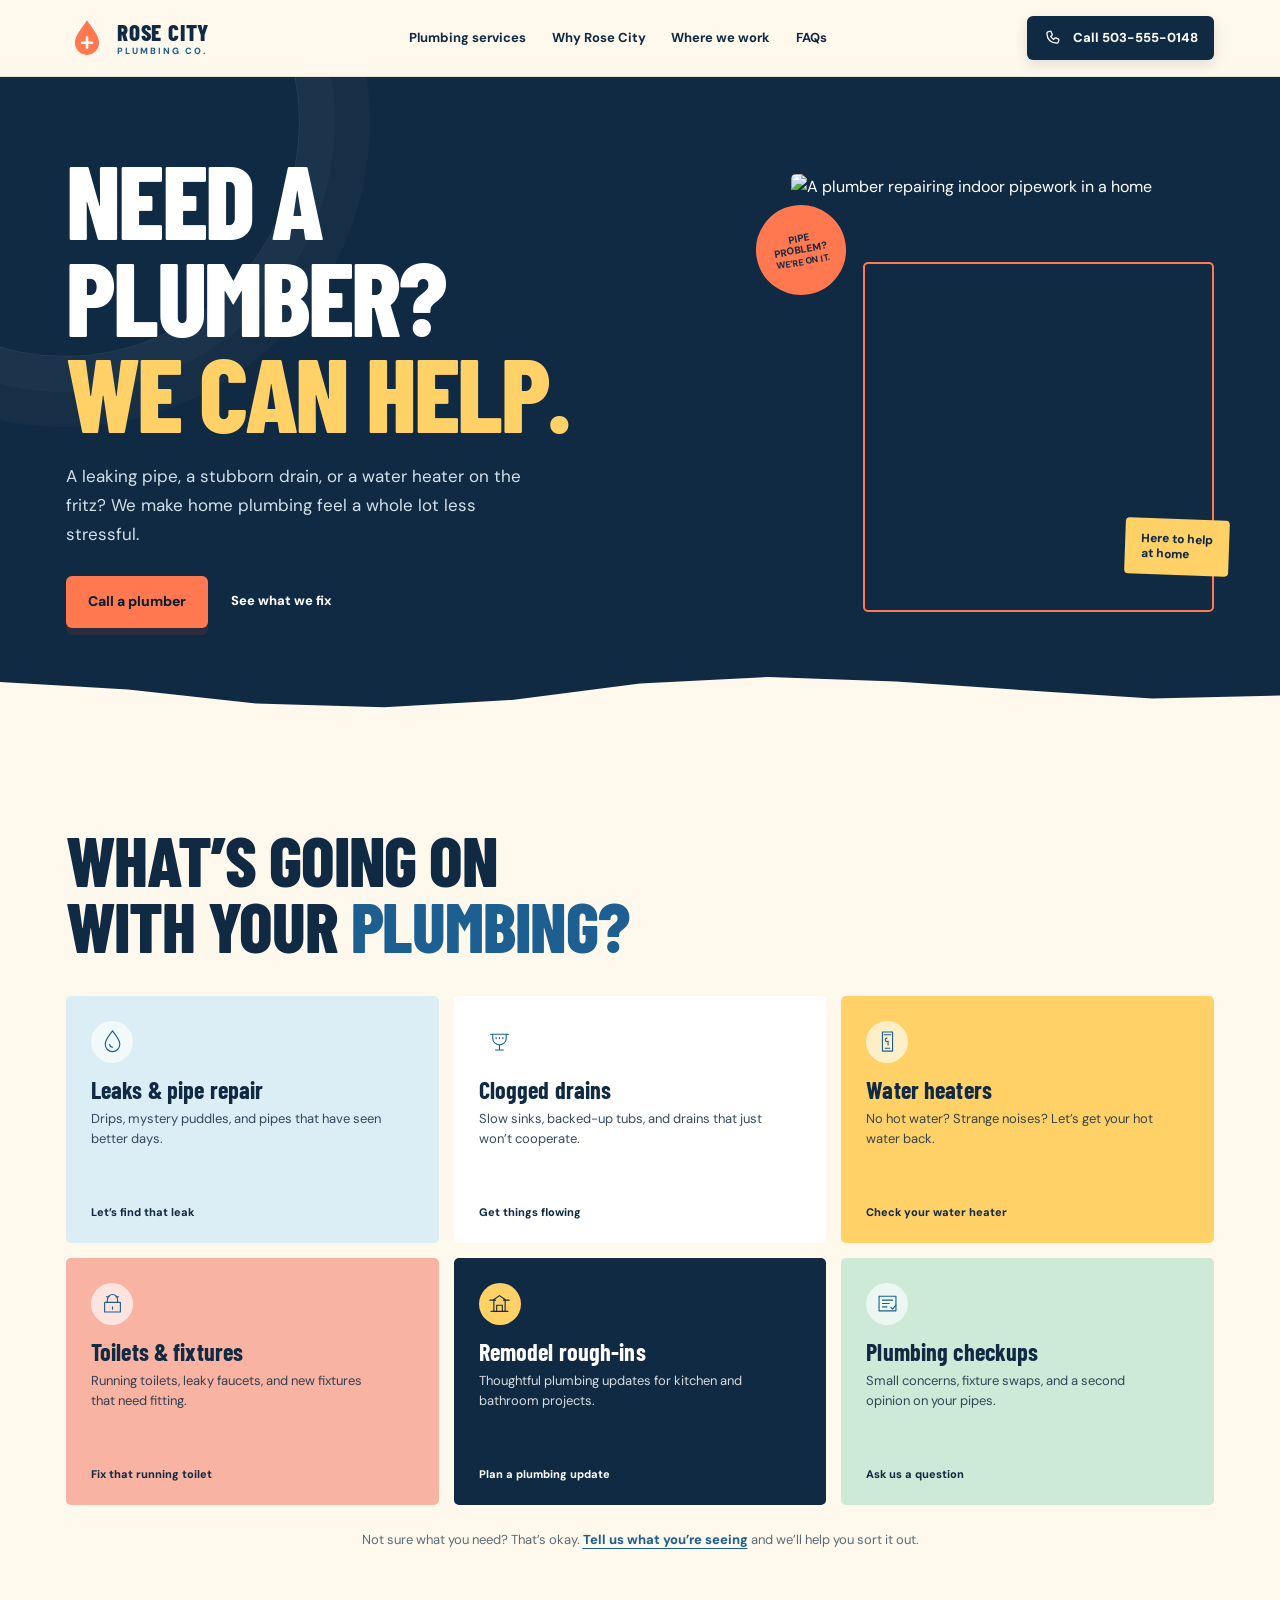
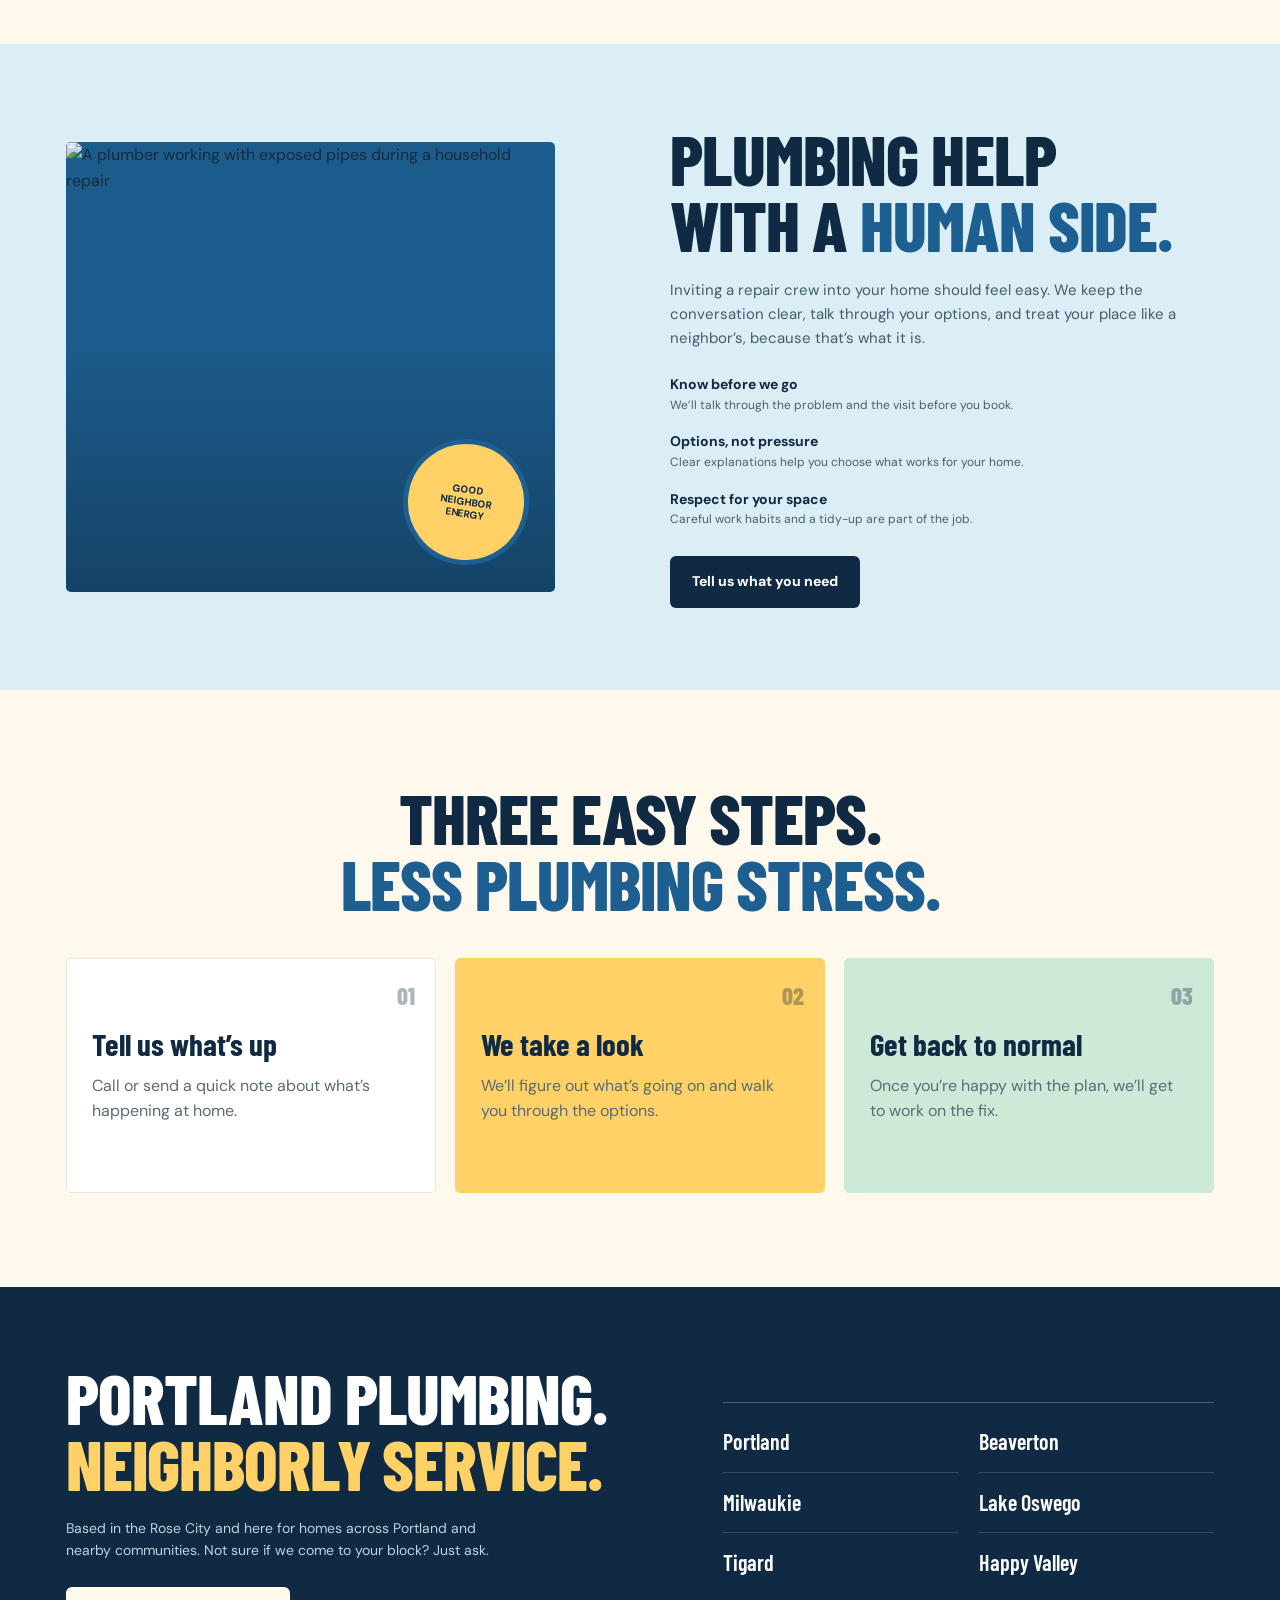
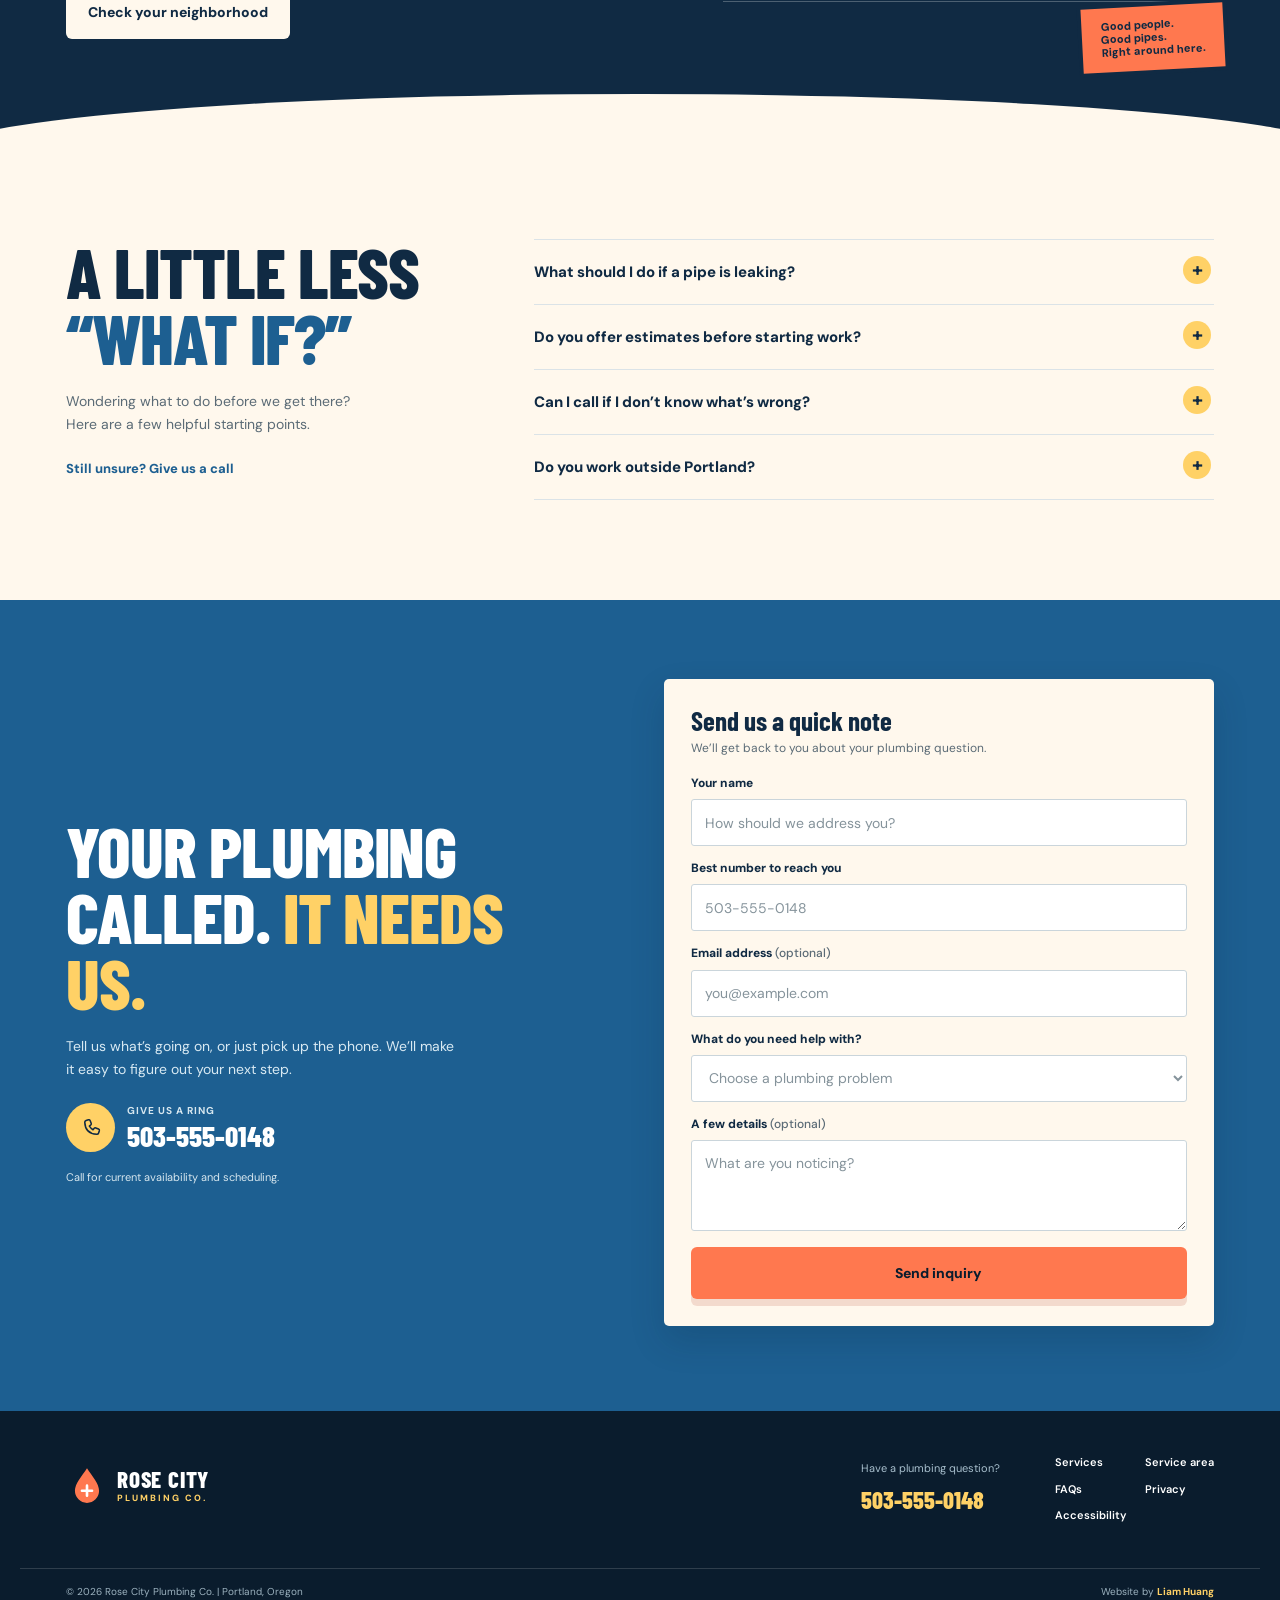
==== commit a23d5e9e: "Minor UI Changes" ====
--- a/index.html
+++ b/index.html
@@ -43,7 +43,7 @@
   <main id="main-content">
     <section class="hero" aria-labelledby="hero-title">
       <div class="hero__inner">
-        <div class="hero__copy">
+        <div class="hero__copy" data-reveal>
           <h1 id="hero-title">Need a plumber?<br><span>We can help.</span></h1>
           <p class="hero__intro">A leaking pipe, a stubborn drain, or a water heater on the fritz? We make home plumbing feel a whole lot less stressful.</p>
           <div class="hero__actions">
@@ -52,67 +52,67 @@
           </div>
         </div>
         <div class="hero__visual">
-          <img src="https://images.unsplash.com/photo-1607472586893-edb57bdc0e39?auto=format&fit=crop&w=1500&q=85" alt="A plumber repairing indoor pipework in a home" fetchpriority="high">
-          <div class="hero__photo-label"><span>Here to help<br>at home</span></div>
-          <span class="hero__sticker" aria-hidden="true">PIPE<br>PROBLEM?<br><b>WE’RE ON IT.</b></span>
+          <img src="https://images.unsplash.com/photo-1607472586893-edb57bdc0e39?auto=format&fit=crop&w=1500&q=85" data-reveal alt="A plumber repairing indoor pipework in a home" fetchpriority="high">
+          <div class="hero__photo-label" data-reveal><span>Here to help<br>at home</span></div>
+          <span class="hero__sticker" data-reveal aria-hidden="true">PIPE<br>PROBLEM?<br><b>WE’RE ON IT.</b></span>
         </div>
       </div>
     </section>
 
     <section class="section services-section" id="services" aria-labelledby="services-title">
-      <div class="section-heading">
+      <div class="section-heading" data-reveal>
         <div>
           <h2 id="services-title">What’s going on<br>with your <span>plumbing?</span></h2>
         </div>
       </div>
-      <div class="services-grid">
-        <a class="service-card service-card--blue" href="#contact">
+      <div class="services-grid" data-reveal>
+        <a class="service-card service-card--blue" href="#contact" data-service="Leak or pipe repair">
           <span class="service-card__icon" aria-hidden="true"><svg viewBox="0 0 48 48" fill="none"><path d="M24 5c-5.7 8.3-13 15.5-13 24a13 13 0 0 0 26 0C37 20.5 29.7 13.3 24 5Z"/><path d="M19 29c0 3 2.2 5 5 5"/></svg></span>
           <span class="service-card__title">Leaks &amp; pipe repair</span>
           <span class="service-card__copy">Drips, mystery puddles, and pipes that have seen better days.</span>
           <span class="service-card__link">Let’s find that leak</span>
         </a>
-        <a class="service-card service-card--cream" href="#contact">
+        <a class="service-card service-card--cream" href="#contact" data-service="Clogged drain">
           <span class="service-card__icon" aria-hidden="true"><svg viewBox="0 0 48 48" fill="none"><path d="M8 11h32M12 11v7a12 12 0 0 0 24 0v-7M24 30v9M17 39h14"/><path d="M18 17v2M24 17v2M30 17v2"/></svg></span>
           <span class="service-card__title">Clogged drains</span>
           <span class="service-card__copy">Slow sinks, backed-up tubs, and drains that just won’t cooperate.</span>
           <span class="service-card__link">Get things flowing</span>
         </a>
-        <a class="service-card service-card--yellow" href="#contact">
+        <a class="service-card service-card--yellow" href="#contact" data-service="Water heater">
           <span class="service-card__icon" aria-hidden="true"><svg viewBox="0 0 48 48" fill="none"><path d="M15 7h18v34H15zM18 12h12M20 36h8"/><path d="M23 18a3 3 0 1 0 2 5.2V30"/></svg></span>
           <span class="service-card__title">Water heaters</span>
           <span class="service-card__copy">No hot water? Strange noises? Let’s get your hot water back.</span>
           <span class="service-card__link">Check your water heater</span>
         </a>
-        <a class="service-card service-card--coral" href="#contact">
+        <a class="service-card service-card--coral" href="#contact" data-service="Toilet or fixture">
           <span class="service-card__icon" aria-hidden="true"><svg viewBox="0 0 48 48" fill="none"><path d="M10 22h28v17H10zM15 22v-5a9 9 0 0 1 18 0v5M24 30v4"/><path d="M18 12h-5M35 12h-5"/></svg></span>
           <span class="service-card__title">Toilets &amp; fixtures</span>
           <span class="service-card__copy">Running toilets, leaky faucets, and new fixtures that need fitting.</span>
           <span class="service-card__link">Fix that running toilet</span>
         </a>
-        <a class="service-card service-card--navy" href="#contact">
+        <a class="service-card service-card--navy" href="#contact" data-service="Remodel plumbing">
           <span class="service-card__icon" aria-hidden="true"><svg viewBox="0 0 48 48" fill="none"><path d="M9 38h30M14 38V17l10-7 10 7v21M19 38V27h10v11"/><path d="M7 18h10M31 18h10"/></svg></span>
           <span class="service-card__title">Remodel rough-ins</span>
           <span class="service-card__copy">Thoughtful plumbing updates for kitchen and bathroom projects.</span>
           <span class="service-card__link">Plan a plumbing update</span>
         </a>
-        <a class="service-card service-card--mint" href="#contact">
+        <a class="service-card service-card--mint" href="#contact" data-service="Plumbing checkup">
           <span class="service-card__icon" aria-hidden="true"><svg viewBox="0 0 48 48" fill="none"><path d="M9 11h30v26H9zM15 18h18M15 24h12M15 30h8"/><path d="m30 31 3 3 6-7"/></svg></span>
           <span class="service-card__title">Plumbing checkups</span>
           <span class="service-card__copy">Small concerns, fixture swaps, and a second opinion on your pipes.</span>
           <span class="service-card__link">Ask us a question</span>
         </a>
       </div>
-      <p class="services-note">Not sure what you need? That’s okay. <a href="tel:+15035550148">Tell us what you’re seeing</a> and we’ll help you sort it out.</p>
+      <p class="services-note" data-reveal>Not sure what you need? That’s okay. <a href="tel:+15035550148">Tell us what you’re seeing</a> and we’ll help you sort it out.</p>
     </section>
 
     <section class="why-section" id="why-us" aria-labelledby="why-title">
       <div class="why-section__inner">
         <div class="why-section__visual">
-          <img src="https://images.unsplash.com/photo-1669829264745-33f0a82cad27?auto=format&amp;fit=crop&amp;w=1200&amp;q=85" alt="A plumber working with exposed pipes during a household repair" loading="lazy">
-          <div class="why-stamp"><span>GOOD<br>NEIGHBOR<br><b>ENERGY</b></span></div>
-        </div>
-        <div class="why-section__copy">
+          <img src="https://images.unsplash.com/photo-1669829264745-33f0a82cad27?auto=format&amp;fit=crop&amp;w=1200&amp;q=85" data-reveal alt="A plumber working with exposed pipes during a household repair" loading="lazy">
+          <div class="why-stamp" data-reveal><span>GOOD<br>NEIGHBOR<br><b>ENERGY</b></span></div>
+        </div>
+        <div class="why-section__copy" data-reveal>
           <h2 id="why-title">Plumbing help<br>with a <span>human side.</span></h2>
           <p class="why-section__intro">Inviting a repair crew into your home should feel easy. We keep the conversation clear, talk through your options, and treat your place like a neighbor’s, because that’s what it is.</p>
           <ul class="promise-list">
@@ -126,10 +126,10 @@
     </section>
 
     <section class="steps-section section" aria-labelledby="steps-title">
-      <div class="section-heading section-heading--center">
+      <div class="section-heading section-heading--center" data-reveal>
         <h2 id="steps-title">Three easy steps.<br><span>Less plumbing stress.</span></h2>
       </div>
-      <ol class="steps-grid">
+      <ol class="steps-grid" data-reveal>
         <li class="step-card"><span class="step-card__number">01</span><h3>Tell us what’s up</h3><p>Call or send a quick note about what’s happening at home.</p></li>
         <li class="step-card"><span class="step-card__number">02</span><h3>We take a look</h3><p>We’ll figure out what’s going on and walk you through the options.</p></li>
         <li class="step-card"><span class="step-card__number">03</span><h3>Get back to normal</h3><p>Once you’re happy with the plan, we’ll get to work on the fix.</p></li>
@@ -137,7 +137,7 @@
     </section>
 
     <section class="area-section" id="service-area" aria-labelledby="area-title">
-      <div class="area-section__inner">
+      <div class="area-section__inner" data-reveal>
         <div class="area-section__copy">
           <h2 id="area-title">Portland plumbing.<br><span>Neighborly service.</span></h2>
           <p>Based in the Rose City and here for homes across Portland and nearby communities. Not sure if we come to your block? Just ask.</p>
@@ -152,12 +152,12 @@
     </section>
 
     <section class="faq-section section" id="faq" aria-labelledby="faq-title">
-      <div class="faq-section__intro">
+      <div class="faq-section__intro" data-reveal>
         <h2 id="faq-title">A little less<br><span>“what if?”</span></h2>
         <p>Wondering what to do before we get there? Here are a few helpful starting points.</p>
         <a class="text-link text-link--blue" href="tel:+15035550148">Still unsure? Give us a call</a>
       </div>
-      <div class="faq-list">
+      <div class="faq-list" data-reveal>
         <details><summary>What should I do if a pipe is leaking?</summary><p>If it’s safe and you know where your home’s main water shutoff is, turn it off. Move belongings away from the water, then call us to talk through next steps. If water is near electrical equipment, keep clear and contact the appropriate emergency service.</p></details>
         <details><summary>Do you offer estimates before starting work?</summary><p>We’ll discuss what you’re noticing and explain the next step before work begins. The right estimate depends on what’s going on, so we’ll talk it through with you first.</p></details>
         <details><summary>Can I call if I don’t know what’s wrong?</summary><p>Absolutely. Describe what you’re seeing, like a slow drain, a new sound, or a water stain, and we’ll help you figure out what kind of visit makes sense.</p></details>
@@ -166,7 +166,7 @@
     </section>
 
     <section class="contact-section" id="contact" aria-labelledby="contact-title">
-      <div class="contact-section__inner">
+      <div class="contact-section__inner" data-reveal>
         <div class="contact-copy">
           <h2 id="contact-title">Your plumbing<br>called. <span>It needs us.</span></h2>
           <p>Tell us what’s going on, or just pick up the phone. We’ll make it easy to figure out your next step.</p>
@@ -182,24 +182,23 @@
           <div class="field"><label for="name">Your name</label><input id="name" name="name" type="text" autocomplete="name" placeholder="How should we address you?" required></div>
           <div class="field"><label for="phone">Best number to reach you</label><input id="phone" name="phone" type="tel" autocomplete="tel" placeholder="503-555-0148" required></div>
           <div class="field"><label for="email">Email address <span>(optional)</span></label><input id="email" name="_replyto" type="email" autocomplete="email" placeholder="you@example.com"></div>
-          <div class="field"><label for="service">What do you need help with?</label><select id="service" name="service" required><option value="" selected disabled>Choose a plumbing problem</option><option>Leak or pipe repair</option><option>Clogged drain</option><option>Water heater</option><option>Toilet or fixture</option><option>Remodel plumbing</option><option>Something else</option></select></div>
+          <div class="field"><label for="service">What do you need help with?</label><select id="service" name="service" required><option value="" selected disabled>Choose a plumbing problem</option><option value="Leak or pipe repair">Leak or pipe repair</option><option value="Clogged drain">Clogged drain</option><option value="Water heater">Water heater</option><option value="Toilet or fixture">Toilet or fixture</option><option value="Remodel plumbing">Remodel plumbing</option><option value="Plumbing checkup">Plumbing checkup</option><option value="Something else">Something else</option></select></div>
           <div class="field"><label for="message">A few details <span>(optional)</span></label><textarea id="message" name="message" rows="3" placeholder="What are you noticing?"></textarea></div>
           <button class="button button--orange button--submit" type="submit">Send inquiry</button>
-          <p class="form-note"><strong>Template inbox: your-email@example.com.</strong> Replace this in the form action before launch.</p>
         </form>
       </div>
     </section>
   </main>
 
   <footer class="site-footer">
-    <div class="footer-main">
+    <div class="footer-main" data-reveal>
       <div class="footer-brand-block">
         <a class="brand brand--footer" href="index.html" aria-label="Rose City Plumbing Co. home"><span class="brand__mark" aria-hidden="true"><svg viewBox="0 0 40 40" fill="none"><path d="M20 3C15.2 10.4 8.5 17.5 8.5 24.6a11.5 11.5 0 1 0 23 0C31.5 17.5 24.8 10.4 20 3Z" fill="currentColor"/><path d="M15.2 24.5h9.6M20 19.7v9.6" stroke="#fff" stroke-width="2.5" stroke-linecap="round"/></svg></span><span class="brand__words"><strong>ROSE CITY</strong><span>PLUMBING CO.</span></span></a>
       </div>
       <div class="footer-call"><span>Have a plumbing question?</span><a href="tel:+15035550148">503-555-0148</a></div>
       <nav class="footer-nav" aria-label="Footer navigation"><a href="#services">Services</a><a href="#service-area">Service area</a><a href="#faq">FAQs</a><a href="privacy-policy.html">Privacy</a><a href="accessibility-statement.html">Accessibility</a></nav>
     </div>
-    <div class="footer-bottom"><p>© 2026 Rose City Plumbing Co. | Portland, Oregon</p><p class="demo-note">Fictional demo business | <span>Website by <a href="https://liamhuang.dev" target="_blank" rel="noopener noreferrer">Liam Huang</a></span></p></div>
+    <div class="footer-bottom" data-reveal><p>© 2026 Rose City Plumbing Co. | Portland, Oregon</p><p class="demo-note"><span>Website by <a href="https://liamhuang.dev" target="_blank" rel="noopener noreferrer">Liam Huang</a></span></p></div>
   </footer>
 
   <script src="script.js"></script>
--- a/style.css
+++ b/style.css
@@ -36,6 +36,30 @@
 .skip-link:focus { transform: translateY(0); }
 
 .site-header { position: sticky; top: 0; z-index: 20; background: var(--cream); border-bottom: 1px solid rgba(16,42,67,.1); }
+
+/* Quiet feedback keeps interactions tactile without competing with the content. */
+a, button, input, select, textarea { transition: color 180ms ease, background-color 180ms ease, border-color 180ms ease, box-shadow 180ms ease; }
+.js [data-reveal] { opacity: 0; transition: opacity 420ms cubic-bezier(.2,.65,.3,1); }
+.js [data-reveal].is-visible { opacity: 1; }
+
+@media (hover: hover) {
+  .hero__photo-label, .hero__sticker, .why-stamp { transition: transform 220ms cubic-bezier(.2,.7,.25,1), box-shadow 220ms ease; }
+  .js .hero__photo-label[data-reveal], .js .hero__sticker[data-reveal], .js .why-stamp[data-reveal] { transition: opacity 420ms cubic-bezier(.2,.65,.3,1), transform 220ms cubic-bezier(.2,.7,.25,1), box-shadow 220ms ease; }
+  .hero__photo-label:hover { transform: rotate(0) scale(1.035); box-shadow: 0 7px 16px rgba(16,42,67,.14); }
+  .hero__sticker:hover { transform: rotate(-6deg) scale(1.05); box-shadow: 0 7px 16px rgba(16,42,67,.18); }
+  .why-stamp:hover { transform: rotate(5deg) scale(1.04); box-shadow: 0 7px 16px rgba(16,42,67,.14); }
+}
+
+.policy-page { width: min(100%, 820px); min-height: 100vh; margin: 0 auto; padding: clamp(36px, 8vw, 82px) var(--page-padding); }
+.policy-page::before { display: block; width: 56px; height: 5px; margin: 0 0 28px; background: var(--orange); border-radius: 3px; content: ''; }
+.policy-page .back-link { display: inline-flex; margin-bottom: 34px; color: var(--blue); font-size: 13px; font-weight: 800; text-decoration: none; }
+.policy-page .back-link:hover { color: var(--orange-dark); }
+.policy-page h1, .policy-page h2 { color: var(--navy); font-family: 'Barlow Condensed', Impact, sans-serif; font-weight: 800; text-transform: uppercase; }
+.policy-page h1 { margin-bottom: 8px; font-size: clamp(56px, 9vw, 88px); letter-spacing: -.015em; line-height: .95; }
+.policy-page .updated { margin-bottom: 30px; color: var(--blue); font-size: 11px; font-weight: 800; letter-spacing: .12em; text-transform: uppercase; }
+.policy-page h2 { margin: 34px 0 11px; font-size: 31px; letter-spacing: 0; }
+.policy-page p:not(.updated) { max-width: 72ch; color: var(--muted); font-size: 15px; line-height: 1.8; }
+
 .header-inner { display: flex; align-items: center; justify-content: space-between; gap: 12px; width: min(100%, var(--max-width)); min-height: 76px; margin: auto; padding: 0 var(--page-padding); }
 .brand { display: inline-flex; align-items: center; gap: 9px; flex: 0 0 auto; color: var(--navy); text-decoration: none; }
 .brand__mark { display: grid; width: 42px; height: 42px; place-items: center; color: var(--orange); }
@@ -63,7 +87,7 @@
 .hero { position: relative; overflow: hidden; color: var(--white); background: var(--navy); }
 .hero::before { position: absolute; top: -190px; left: -170px; width: 470px; height: 470px; border: 1px solid rgba(255,255,255,.09); border-radius: 50%; box-shadow: 0 0 0 35px rgba(255,255,255,.025), 0 0 0 70px rgba(255,255,255,.025); content: ''; }
 .hero::after { position: absolute; right: 0; bottom: -1px; left: 0; height: 74px; background: var(--cream); clip-path: polygon(0 38%, 10% 48%, 20% 67%, 30% 72%, 40% 62%, 50% 40%, 60% 31%, 70% 37%, 80% 49%, 90% 60%, 100% 56%, 100% 100%, 0 100%); content: ''; }
-.hero__inner { position: relative; display: grid; grid-template-columns: 1fr .94fr; align-items: center; gap: clamp(40px, 7vw, 94px); width: min(100%, var(--max-width)); min-height: 610px; margin: auto; padding: 54px var(--page-padding) 72px; }
+.hero__inner { position: relative; display: grid; grid-template-columns: 1.5fr 1fr; align-items: center; gap: clamp(40px, 7vw, 94px); width: min(100%, var(--max-width)); min-height: 610px; margin: auto; padding: 54px var(--page-padding) 72px; }
 .hero__copy { position: relative; z-index: 1; padding: 10px 0 18px; }
 .hero h1 { max-width: 630px; margin: 0 0 22px; font-family: 'Barlow Condensed', Impact, sans-serif; font-size: clamp(64px, 8.2vw, 112px); font-weight: 800; letter-spacing: -.025em; line-height: .92; text-transform: uppercase; }
 .hero h1 span { color: var(--yellow); }
@@ -84,8 +108,11 @@
 .section-heading h2, .why-section h2, .area-section h2, .faq-section h2, .contact-copy h2 { margin: 0; color: var(--navy); font-family: 'Barlow Condensed', Impact, sans-serif; font-size: clamp(47px, 6vw, 70px); font-weight: 800; letter-spacing: -.015em; line-height: .94; text-transform: uppercase; }
 .section-heading h2 span, .why-section h2 span, .faq-section h2 span { color: var(--blue); }
 .services-grid { display: grid; grid-template-columns: repeat(3, 1fr); gap: 15px; }
-.service-card { position: relative; display: flex; min-height: 247px; flex-direction: column; align-items: flex-start; padding: 23px 23px 19px; overflow: hidden; border-radius: 5px; color: var(--navy); text-decoration: none; transition: transform 180ms ease, box-shadow 180ms ease; }
-.service-card:hover { z-index: 1; box-shadow: 0 12px 25px rgba(16,42,67,.13); transform: translateY(-4px); }
+.service-card { position: relative; display: flex; min-height: 247px; flex-direction: column; align-items: flex-start; padding: 23px 23px 19px; overflow: hidden; border: 2px solid transparent; border-radius: 5px; color: var(--navy); text-decoration: none; transition: transform 240ms cubic-bezier(.2,.7,.25,1), box-shadow 240ms ease, border-color 200ms ease; }
+.service-card:hover, .service-card:focus-visible { z-index: 1; box-shadow: 0 12px 25px rgba(16,42,67,.13); transform: translateY(-4px); }
+.service-card:active { transform: translateY(-1px); }
+.service-card__icon { transition: transform 240ms cubic-bezier(.2,.7,.25,1); }
+.service-card:hover .service-card__icon, .service-card:focus-visible .service-card__icon { transform: rotate(-5deg) scale(1.04); }
 .service-card--blue { background: var(--blue-light); }
 .service-card--cream { background: #fff; }
 .service-card--yellow { background: var(--yellow); }
@@ -207,7 +234,7 @@
   .header-nav a { font-size: 12px; }
   .brand__words strong { font-size: 20px; }
   .brand__mark { width: 37px; height: 37px; }
-  .hero__inner { grid-template-columns: 1fr .88fr; gap: 32px; }
+  .hero__inner { grid-template-columns: 1.5fr 1fr; gap: 32px; }
   .hero h1 { font-size: clamp(63px, 8.3vw, 82px); }
   .hero__visual > img { height: 375px; }
   .faq-section { gap: 50px; }
@@ -313,4 +340,6 @@
 @media (prefers-reduced-motion: reduce) {
   html { scroll-behavior: auto; }
   *, *::before, *::after { transition-duration: .01ms !important; animation-duration: .01ms !important; animation-iteration-count: 1 !important; }
-}
+  .js [data-reveal] { opacity: 1; }
+  .hero__photo-label, .hero__sticker, .why-stamp { transition: none; }
+}
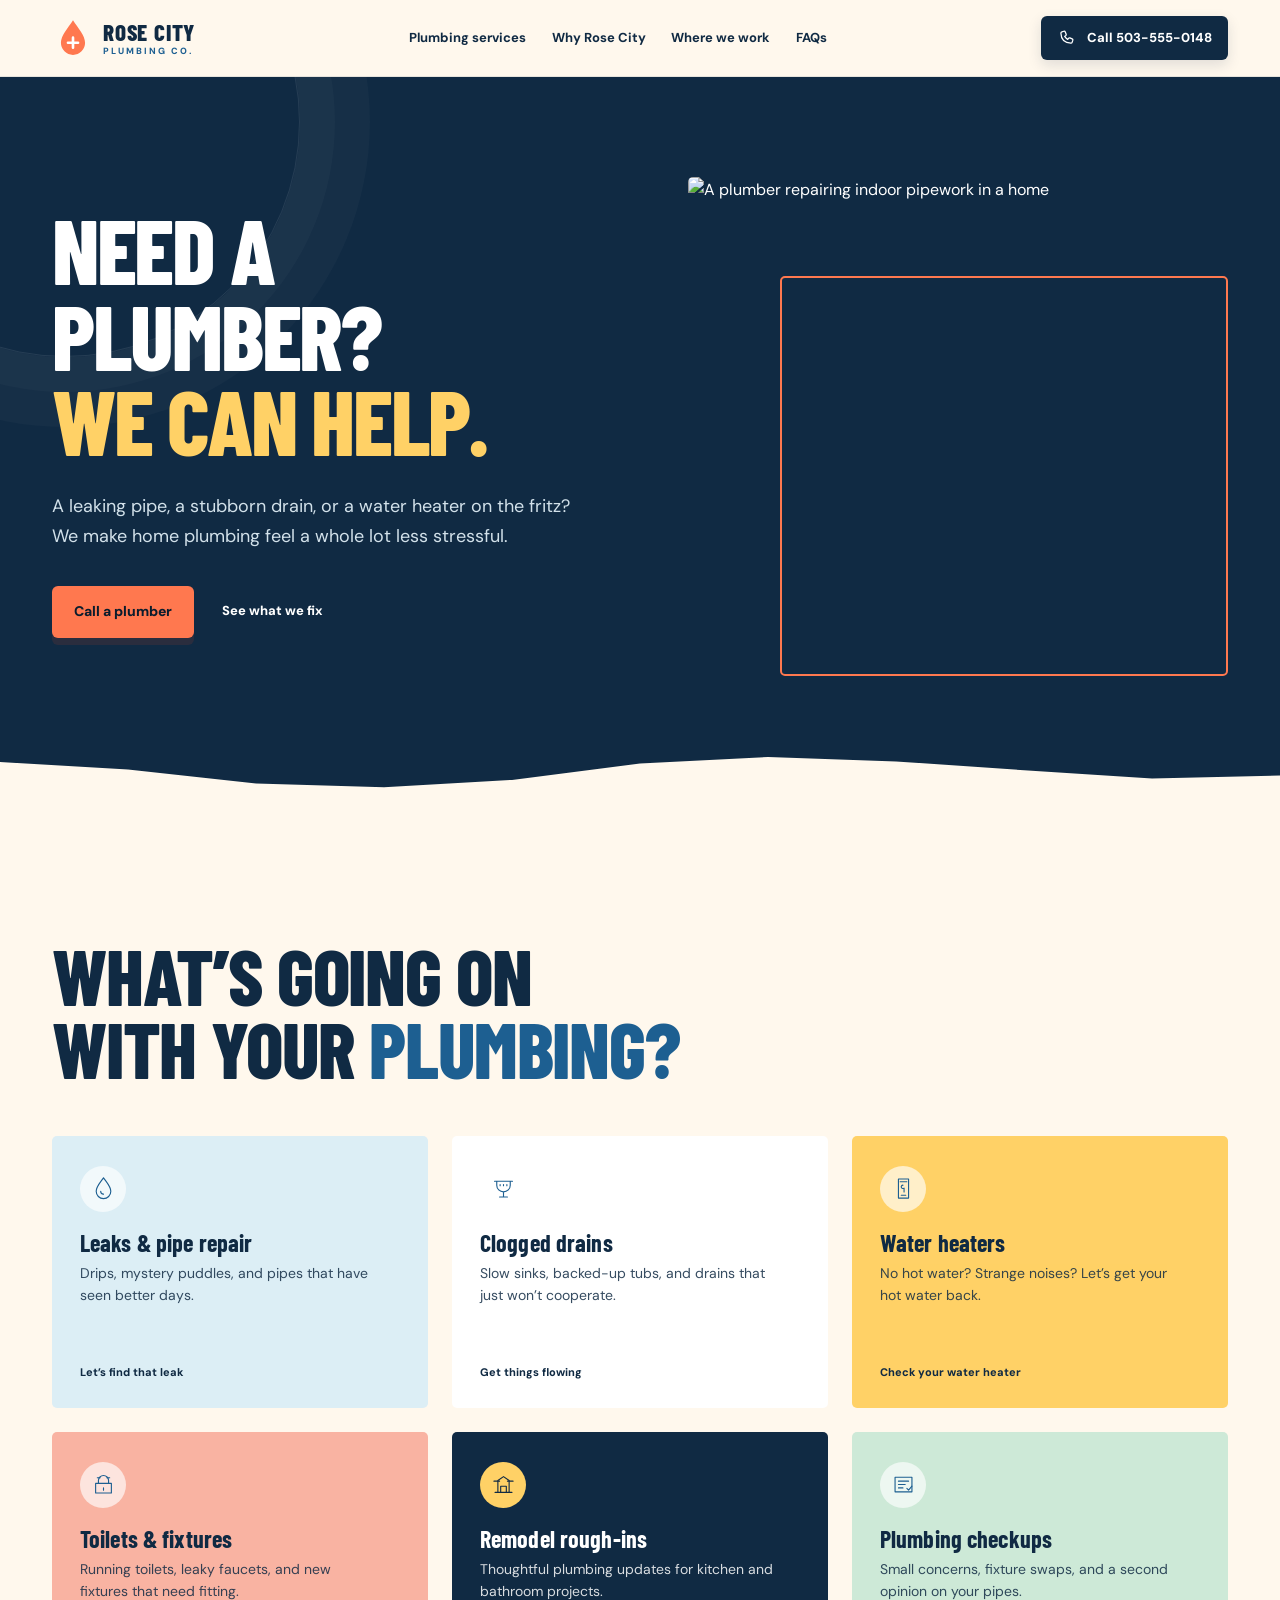
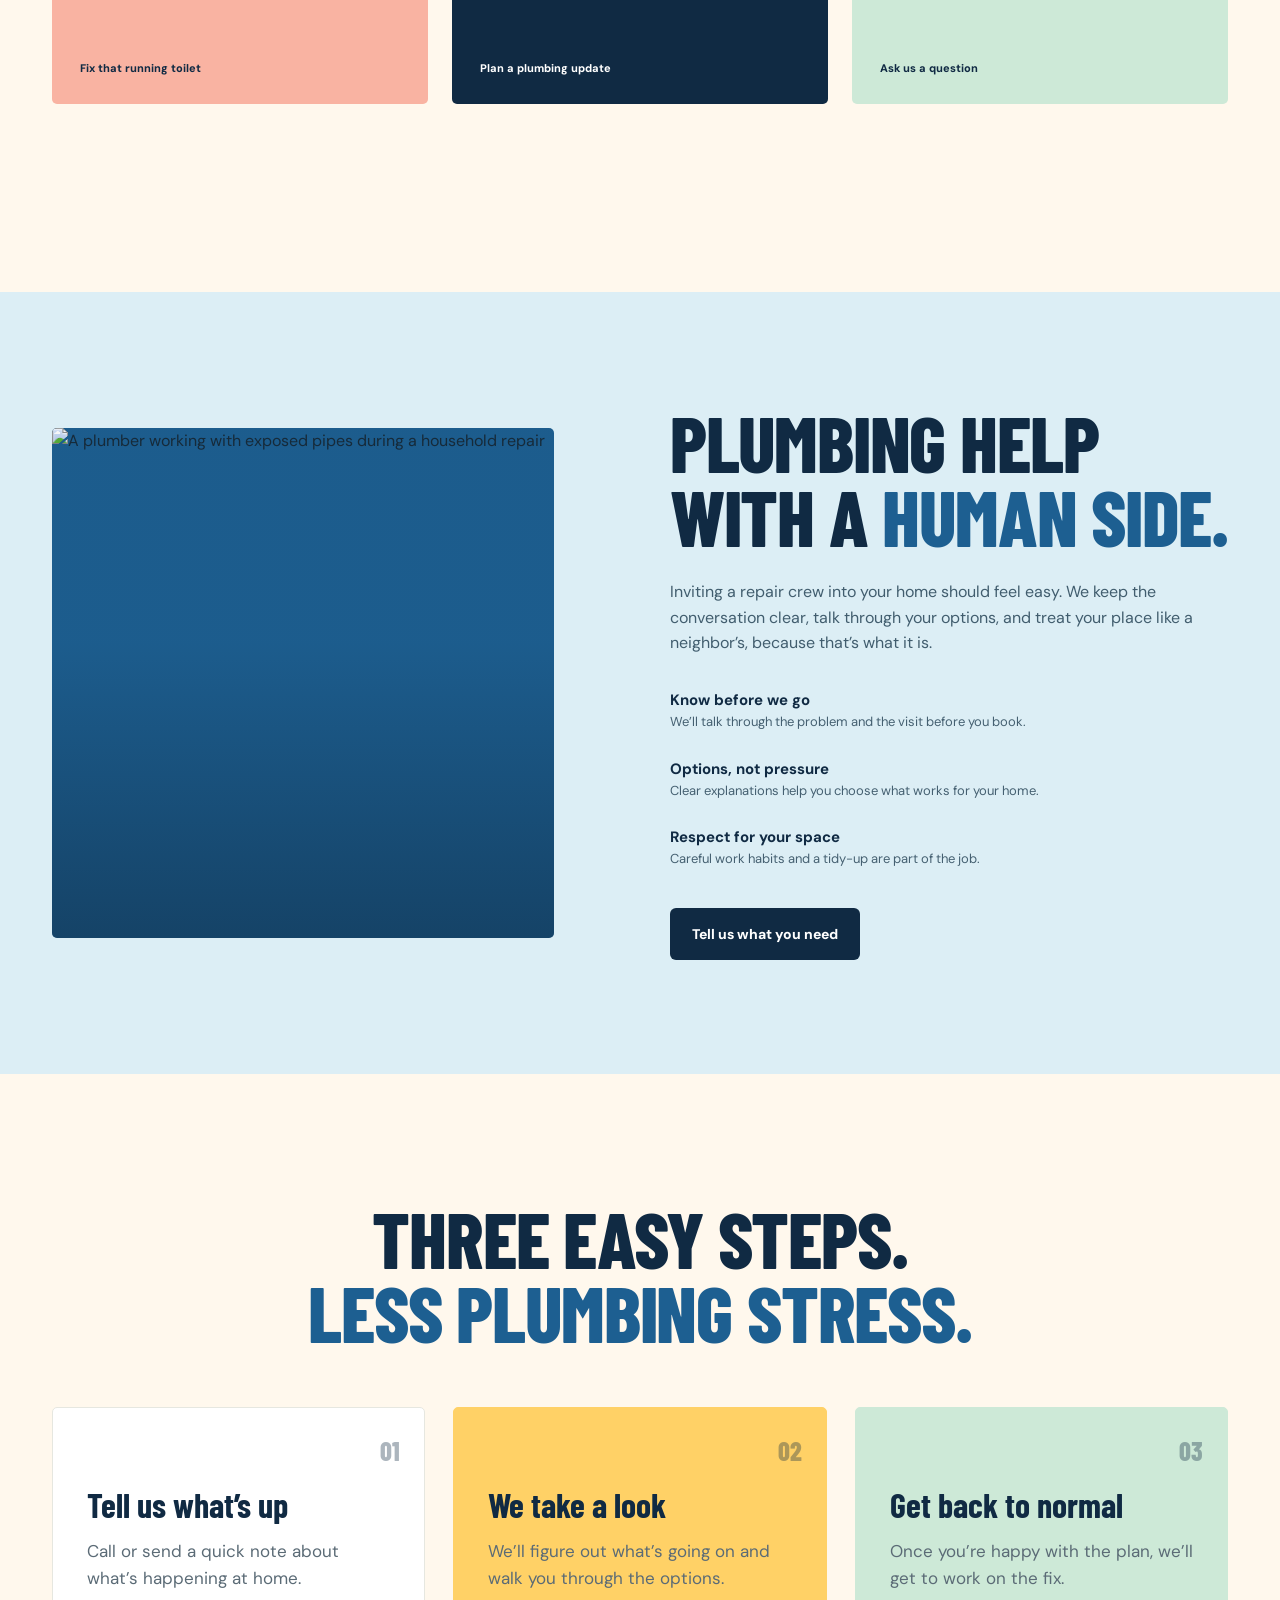
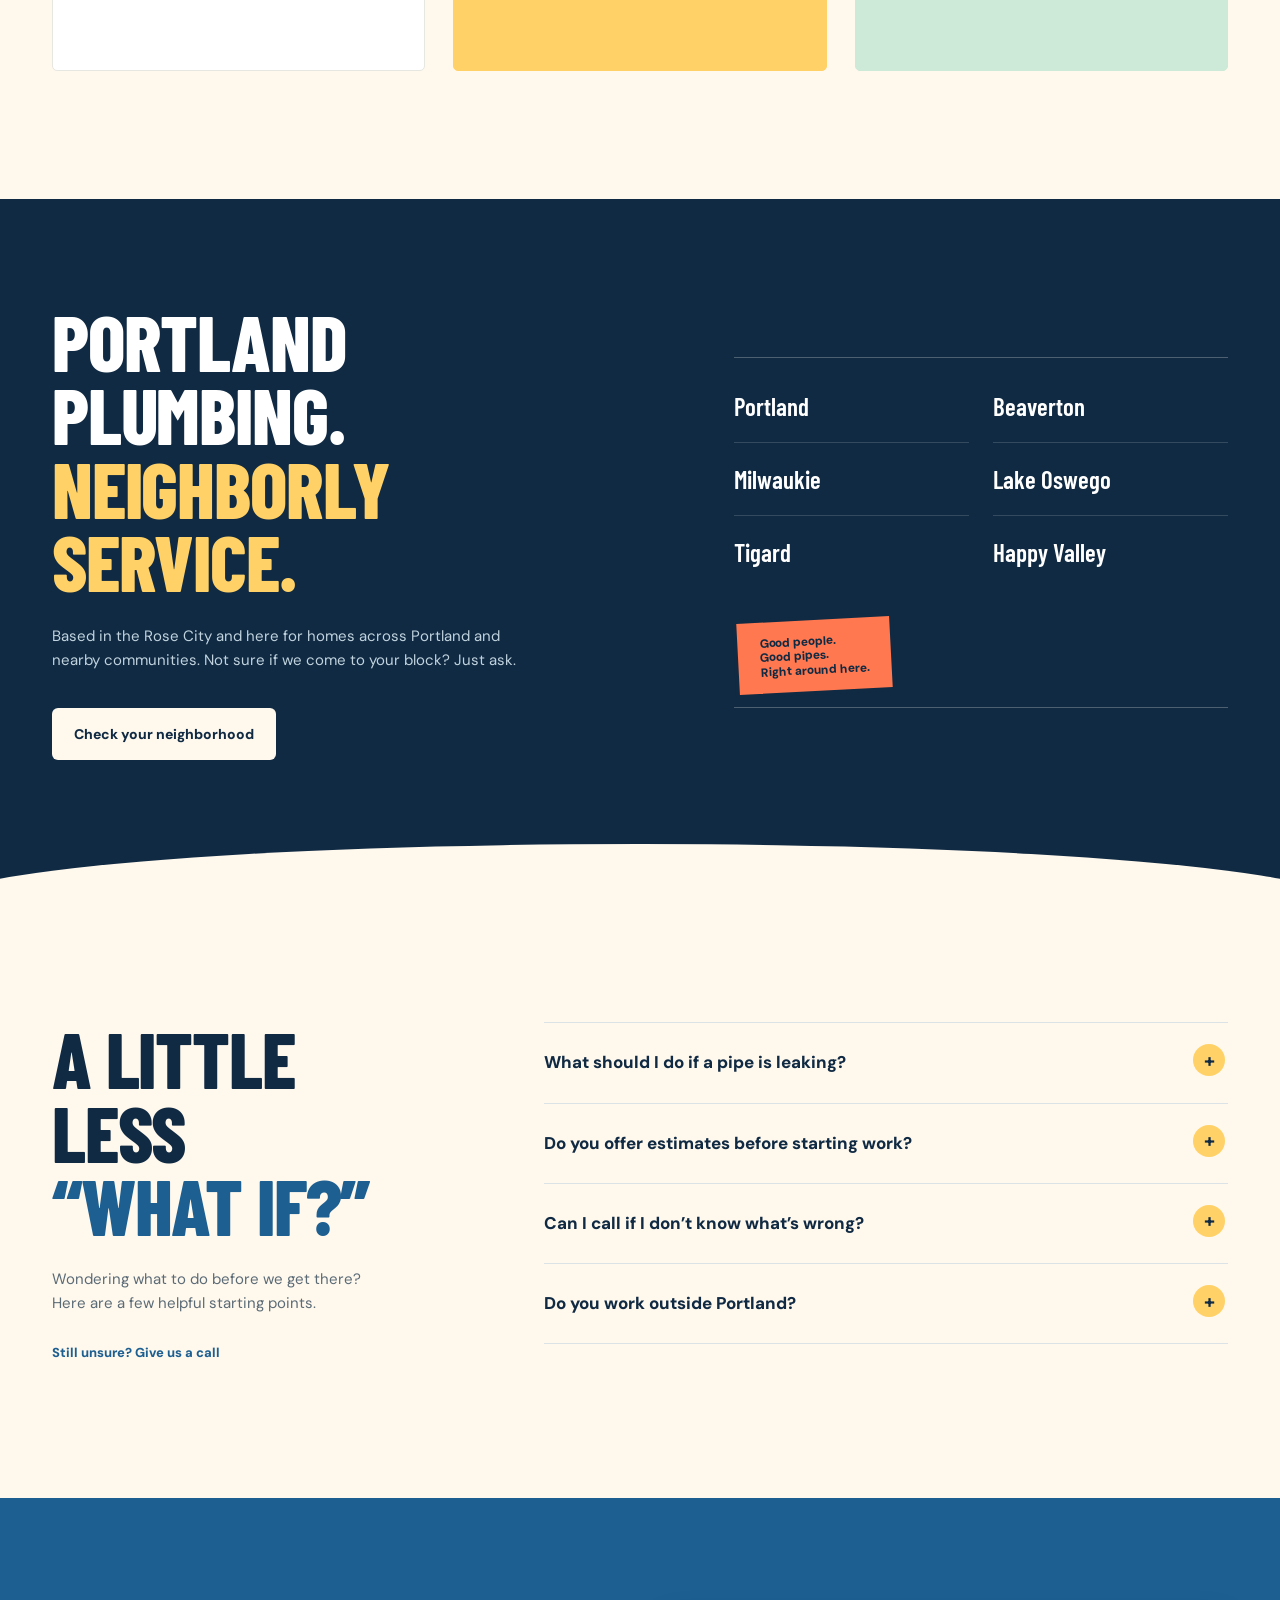
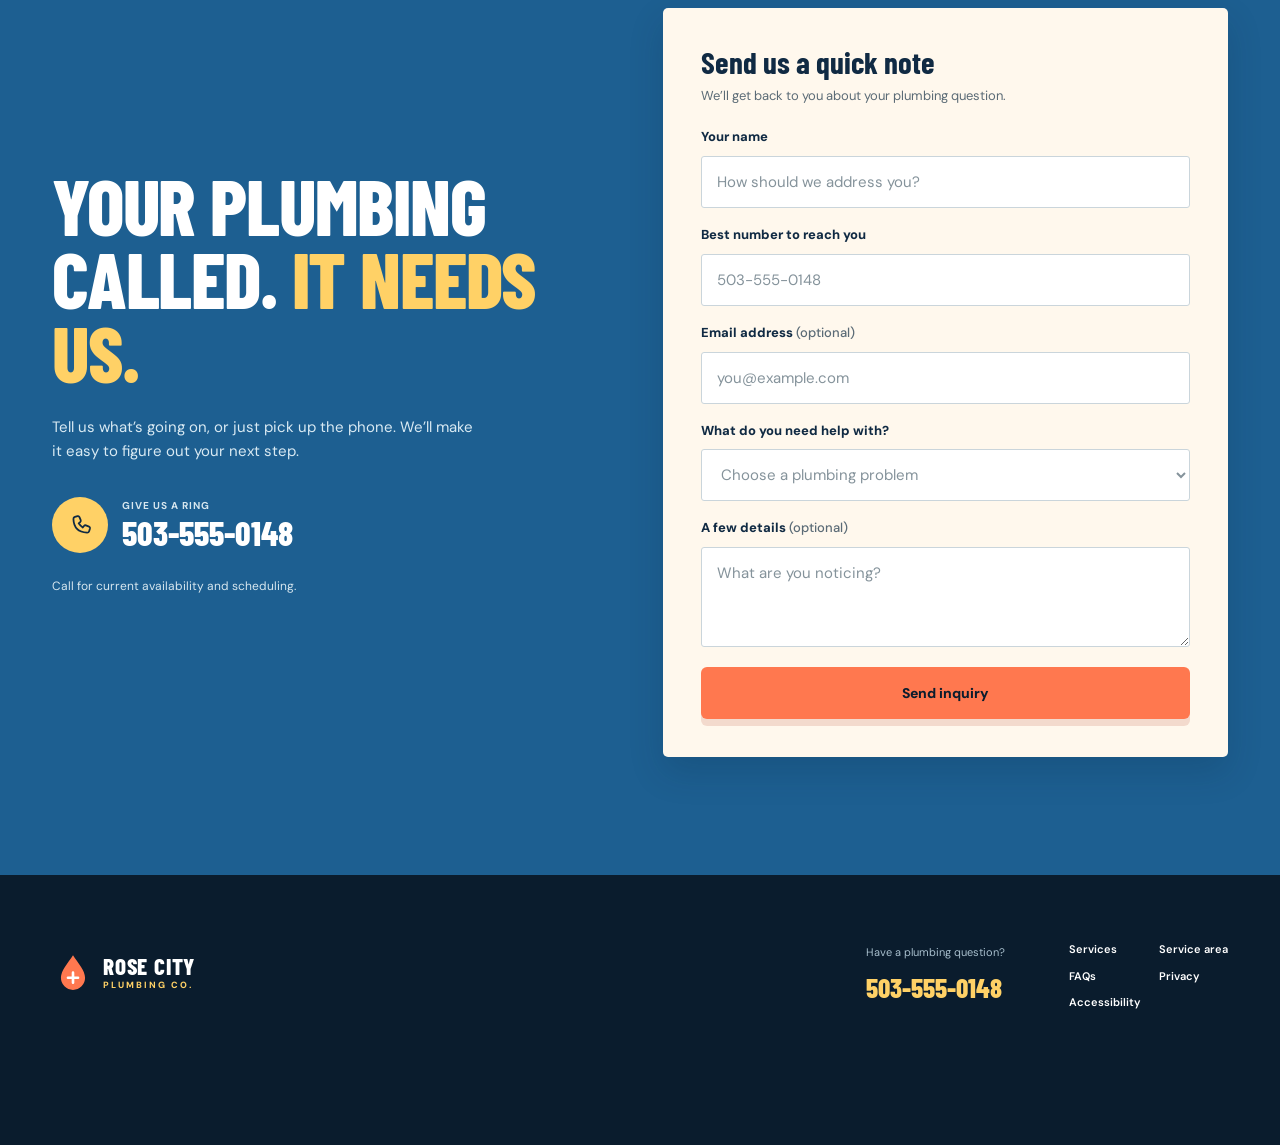
==== commit a560e462: "added gitignore" ====
--- a/index.html
+++ b/index.html
@@ -6,12 +6,12 @@
   <meta name="description" content="Portland plumbers for leaks, clogged drains, water heaters, toilets, and fixtures. Contact Rose City Plumbing Co. about your home plumbing needs.">
   <meta name="theme-color" content="#102a43">
   <title>Rose City Plumbing Co. | Portland Plumber</title>
-  <link rel="icon" href="data:image/svg+xml,%3Csvg xmlns='http://www.w3.org/2000/svg' viewBox='0 0 64 64'%3E%3Crect width='64' height='64' rx='14' fill='%23102a43'/%3E%3Cpath d='M32 8C25 19 16 28 16 39a16 16 0 0 0 32 0C48 28 39 19 32 8Z' fill='%23ff784f'/%3E%3Cpath d='M25 41h14' stroke='white' stroke-width='4' stroke-linecap='round'/%3E%3C/svg%3E">
+  <link rel="icon" href="data:image/svg+xml,%3Csvg xmlns='http://www.w3.org/2000/svg' viewBox='0 0 16 16'/%3E">
   <link rel="preconnect" href="https://fonts.googleapis.com">
   <link rel="preconnect" href="https://fonts.gstatic.com" crossorigin>
   <link href="https://fonts.googleapis.com/css2?family=Barlow+Condensed:wght@500;600;700;800&family=DM+Sans:wght@400;500;600;700;800&display=swap" rel="stylesheet">
   <link rel="stylesheet" href="style.css">
-  <link rel="sitemap" type="application/xml" href="sitemap.xml">
+  <script>document.documentElement.classList.add('js');</script>
 </head>
 <body>
   <a class="skip-link" href="#main-content">Skip to content</a>
@@ -52,9 +52,13 @@
           </div>
         </div>
         <div class="hero__visual">
-          <img src="https://images.unsplash.com/photo-1607472586893-edb57bdc0e39?auto=format&fit=crop&w=1500&q=85" data-reveal alt="A plumber repairing indoor pipework in a home" fetchpriority="high">
-          <div class="hero__photo-label" data-reveal><span>Here to help<br>at home</span></div>
-          <span class="hero__sticker" data-reveal aria-hidden="true">PIPE<br>PROBLEM?<br><b>WE’RE ON IT.</b></span>
+          <img
+            src="https://images.unsplash.com/photo-1607472586893-edb57bdc0e39?auto=format&amp;fit=crop&amp;w=1000&amp;q=85"
+            srcset="https://images.unsplash.com/photo-1607472586893-edb57bdc0e39?auto=format&amp;fit=crop&amp;w=480&amp;q=85 480w, https://images.unsplash.com/photo-1607472586893-edb57bdc0e39?auto=format&amp;fit=crop&amp;w=768&amp;q=85 768w, https://images.unsplash.com/photo-1607472586893-edb57bdc0e39?auto=format&amp;fit=crop&amp;w=1000&amp;q=85 1000w, https://images.unsplash.com/photo-1607472586893-edb57bdc0e39?auto=format&amp;fit=crop&amp;w=1500&amp;q=85 1500w"
+            sizes="(max-width: 700px) calc(100vw - 60px), (min-width: 1240px) 500px, 40vw"
+            width="1500" height="1125"
+            decoding="async" fetchpriority="high" data-reveal
+            alt="A plumber repairing indoor pipework in a home">
         </div>
       </div>
     </section>
@@ -109,8 +113,13 @@
     <section class="why-section" id="why-us" aria-labelledby="why-title">
       <div class="why-section__inner">
         <div class="why-section__visual">
-          <img src="https://images.unsplash.com/photo-1669829264745-33f0a82cad27?auto=format&amp;fit=crop&amp;w=1200&amp;q=85" data-reveal alt="A plumber working with exposed pipes during a household repair" loading="lazy">
-          <div class="why-stamp" data-reveal><span>GOOD<br>NEIGHBOR<br><b>ENERGY</b></span></div>
+          <img
+            src="https://images.unsplash.com/photo-1669829264745-33f0a82cad27?auto=format&amp;fit=crop&amp;w=768&amp;q=85"
+            srcset="https://images.unsplash.com/photo-1669829264745-33f0a82cad27?auto=format&amp;fit=crop&amp;w=480&amp;q=85 480w, https://images.unsplash.com/photo-1669829264745-33f0a82cad27?auto=format&amp;fit=crop&amp;w=768&amp;q=85 768w, https://images.unsplash.com/photo-1669829264745-33f0a82cad27?auto=format&amp;fit=crop&amp;w=1000&amp;q=85 1000w, https://images.unsplash.com/photo-1669829264745-33f0a82cad27?auto=format&amp;fit=crop&amp;w=1200&amp;q=85 1200w"
+            sizes="(max-width: 700px) calc(100vw - 40px), (min-width: 1240px) 495px, 48vw"
+            width="1200" height="800"
+            loading="lazy" decoding="async" data-reveal
+            alt="A plumber working with exposed pipes during a household repair">
         </div>
         <div class="why-section__copy" data-reveal>
           <h2 id="why-title">Plumbing help<br>with a <span>human side.</span></h2>
--- a/style.css
+++ b/style.css
@@ -13,9 +13,9 @@
   --muted: #5b6b76;
   --line: #dbe3e7;
   --white: #fff;
-  --max-width: 1240px;
-  --page-padding: 22px;
-  --section-space: 76px;
+  --max-width: 1360px;
+  --page-padding: 24px;
+  --section-space: 104px;
 }
 
 *,
@@ -42,22 +42,14 @@
 .js [data-reveal] { opacity: 0; transition: opacity 420ms cubic-bezier(.2,.65,.3,1); }
 .js [data-reveal].is-visible { opacity: 1; }
 
-@media (hover: hover) {
-  .hero__photo-label, .hero__sticker, .why-stamp { transition: transform 220ms cubic-bezier(.2,.7,.25,1), box-shadow 220ms ease; }
-  .js .hero__photo-label[data-reveal], .js .hero__sticker[data-reveal], .js .why-stamp[data-reveal] { transition: opacity 420ms cubic-bezier(.2,.65,.3,1), transform 220ms cubic-bezier(.2,.7,.25,1), box-shadow 220ms ease; }
-  .hero__photo-label:hover { transform: rotate(0) scale(1.035); box-shadow: 0 7px 16px rgba(16,42,67,.14); }
-  .hero__sticker:hover { transform: rotate(-6deg) scale(1.05); box-shadow: 0 7px 16px rgba(16,42,67,.18); }
-  .why-stamp:hover { transform: rotate(5deg) scale(1.04); box-shadow: 0 7px 16px rgba(16,42,67,.14); }
-}
-
-.policy-page { width: min(100%, 820px); min-height: 100vh; margin: 0 auto; padding: clamp(36px, 8vw, 82px) var(--page-padding); }
+.policy-page { width: min(100%, 860px); min-height: 100vh; margin: 0 auto; padding: clamp(44px, 8vw, 104px) var(--page-padding); }
 .policy-page::before { display: block; width: 56px; height: 5px; margin: 0 0 28px; background: var(--orange); border-radius: 3px; content: ''; }
 .policy-page .back-link { display: inline-flex; margin-bottom: 34px; color: var(--blue); font-size: 13px; font-weight: 800; text-decoration: none; }
 .policy-page .back-link:hover { color: var(--orange-dark); }
 .policy-page h1, .policy-page h2 { color: var(--navy); font-family: 'Barlow Condensed', Impact, sans-serif; font-weight: 800; text-transform: uppercase; }
 .policy-page h1 { margin-bottom: 8px; font-size: clamp(56px, 9vw, 88px); letter-spacing: -.015em; line-height: .95; }
 .policy-page .updated { margin-bottom: 30px; color: var(--blue); font-size: 11px; font-weight: 800; letter-spacing: .12em; text-transform: uppercase; }
-.policy-page h2 { margin: 34px 0 11px; font-size: 31px; letter-spacing: 0; }
+.policy-page h2 { margin: 46px 0 14px; font-size: 34px; letter-spacing: 0; }
 .policy-page p:not(.updated) { max-width: 72ch; color: var(--muted); font-size: 15px; line-height: 1.8; }
 
 .header-inner { display: flex; align-items: center; justify-content: space-between; gap: 12px; width: min(100%, var(--max-width)); min-height: 76px; margin: auto; padding: 0 var(--page-padding); }
@@ -87,28 +79,24 @@
 .hero { position: relative; overflow: hidden; color: var(--white); background: var(--navy); }
 .hero::before { position: absolute; top: -190px; left: -170px; width: 470px; height: 470px; border: 1px solid rgba(255,255,255,.09); border-radius: 50%; box-shadow: 0 0 0 35px rgba(255,255,255,.025), 0 0 0 70px rgba(255,255,255,.025); content: ''; }
 .hero::after { position: absolute; right: 0; bottom: -1px; left: 0; height: 74px; background: var(--cream); clip-path: polygon(0 38%, 10% 48%, 20% 67%, 30% 72%, 40% 62%, 50% 40%, 60% 31%, 70% 37%, 80% 49%, 90% 60%, 100% 56%, 100% 100%, 0 100%); content: ''; }
-.hero__inner { position: relative; display: grid; grid-template-columns: 1.5fr 1fr; align-items: center; gap: clamp(40px, 7vw, 94px); width: min(100%, var(--max-width)); min-height: 610px; margin: auto; padding: 54px var(--page-padding) 72px; }
+.hero__inner { position: relative; display: grid; grid-template-columns: 1.5fr 1fr; align-items: center; gap: clamp(44px, 7vw, 104px); width: min(100%, var(--max-width)); min-height: 680px; margin: auto; padding: 72px var(--page-padding) 104px; }
 .hero__copy { position: relative; z-index: 1; padding: 10px 0 18px; }
-.hero h1 { max-width: 630px; margin: 0 0 22px; font-family: 'Barlow Condensed', Impact, sans-serif; font-size: clamp(64px, 8.2vw, 112px); font-weight: 800; letter-spacing: -.025em; line-height: .92; text-transform: uppercase; }
+.hero h1 { margin: 0 0 28px; font-family: 'Barlow Condensed', Impact, sans-serif; font-size: clamp(43px, 7.1vw, 104px); font-weight: 800; letter-spacing: -.025em; line-height: .94; text-transform: uppercase; }
 .hero h1 span { color: var(--yellow); }
-.hero__intro { max-width: 475px; margin-bottom: 27px; color: #d2e1ea; font-size: 17px; line-height: 1.7; }
-.hero__actions { display: flex; align-items: center; flex-wrap: wrap; gap: 23px; }
+.hero__intro { max-width: 520px; margin-bottom: 34px; color: #d2e1ea; font-size: 18px; line-height: 1.7; }
+.hero__actions { display: flex; align-items: center; flex-wrap: wrap; gap: 28px; }
 .text-link { display: inline-flex; align-items: center; gap: 9px; color: var(--white); font-size: 13px; font-weight: 800; text-decoration: none; }
 .text-link:hover { color: var(--yellow); }
-.hero__visual { position: relative; width: 100%; max-width: 500px; justify-self: end; padding: 0 17px 18px 0; }
+.hero__visual { position: relative; width: 100%; max-width: 540px; justify-self: end; padding: 0 18px 19px 0; }
 .hero__visual::after { position: absolute; z-index: 0; right: 0; bottom: 0; width: 83%; height: 80%; border: 2px solid var(--orange); border-radius: 5px; content: ''; }
-.hero__visual > img { position: relative; z-index: 1; width: 100%; height: 420px; border-radius: 5px; object-fit: cover; object-position: center; }
-.hero__photo-label { position: absolute; right: -15px; bottom: 37px; z-index: 2; display: flex; align-items: center; gap: 10px; padding: 13px 16px; color: var(--navy); background: var(--yellow); border-radius: 4px; font-size: 12px; font-weight: 800; line-height: 1.25; transform: rotate(2deg); }
-.hero__sticker { position: absolute; top: 27px; left: -39px; z-index: 2; display: grid; width: 98px; height: 98px; place-content: center; color: var(--navy); background: var(--orange); border: 4px solid var(--navy); border-radius: 50%; font-size: 10px; font-weight: 800; line-height: 1.1; text-align: center; transform: rotate(-10deg); }
-.hero__sticker b { margin-top: 3px; font-size: 9px; }
-
+.hero__visual > img { position: relative; z-index: 1; width: 100%; height: 480px; border-radius: 5px; object-fit: cover; object-position: center; }
 .section { width: min(100%, var(--max-width)); margin: auto; padding: var(--section-space) var(--page-padding); }
-.services-section { padding-top: 100px; }
-.section-heading { display: flex; align-items: end; justify-content: space-between; gap: 35px; margin-bottom: 37px; }
-.section-heading h2, .why-section h2, .area-section h2, .faq-section h2, .contact-copy h2 { margin: 0; color: var(--navy); font-family: 'Barlow Condensed', Impact, sans-serif; font-size: clamp(47px, 6vw, 70px); font-weight: 800; letter-spacing: -.015em; line-height: .94; text-transform: uppercase; }
+.services-section { padding-top: 132px; }
+.section-heading { display: flex; align-items: end; justify-content: space-between; gap: 44px; margin-bottom: 50px; }
+.section-heading h2, .why-section h2, .area-section h2, .faq-section h2, .contact-copy h2 { margin: 0; color: var(--navy); font-family: 'Barlow Condensed', Impact, sans-serif; font-size: clamp(44px, 6.1vw, 86px); font-weight: 800; letter-spacing: -.015em; line-height: .94; text-transform: uppercase; }
 .section-heading h2 span, .why-section h2 span, .faq-section h2 span { color: var(--blue); }
-.services-grid { display: grid; grid-template-columns: repeat(3, 1fr); gap: 15px; }
-.service-card { position: relative; display: flex; min-height: 247px; flex-direction: column; align-items: flex-start; padding: 23px 23px 19px; overflow: hidden; border: 2px solid transparent; border-radius: 5px; color: var(--navy); text-decoration: none; transition: transform 240ms cubic-bezier(.2,.7,.25,1), box-shadow 240ms ease, border-color 200ms ease; }
+.services-grid { display: grid; grid-template-columns: repeat(3, minmax(0, 1fr)); gap: 24px; }
+.service-card { position: relative; display: flex; min-height: 272px; flex-direction: column; align-items: flex-start; padding: 28px 26px 24px; overflow: hidden; border: 2px solid transparent; border-radius: 5px; color: var(--navy); text-decoration: none; transition: transform 240ms cubic-bezier(.2,.7,.25,1), box-shadow 240ms ease, border-color 200ms ease; }
 .service-card:hover, .service-card:focus-visible { z-index: 1; box-shadow: 0 12px 25px rgba(16,42,67,.13); transform: translateY(-4px); }
 .service-card:active { transform: translateY(-1px); }
 .service-card__icon { transition: transform 240ms cubic-bezier(.2,.7,.25,1); }
@@ -119,129 +107,126 @@
 .service-card--coral { background: var(--coral); }
 .service-card--navy { color: var(--white); background: var(--navy); }
 .service-card--mint { background: var(--mint); }
-.service-card__icon { display: grid; width: 42px; height: 42px; margin-bottom: 15px; place-items: center; color: var(--blue); background: rgba(255,255,255,.65); border-radius: 50%; }
+.service-card__icon { display: grid; width: 46px; height: 46px; margin-bottom: 19px; place-items: center; color: var(--blue); background: rgba(255,255,255,.65); border-radius: 50%; }
 .service-card__icon svg { width: 27px; height: 27px; stroke: currentColor; stroke-linecap: round; stroke-linejoin: round; stroke-width: 2; }
 .service-card--navy .service-card__icon { color: var(--navy); background: var(--yellow); }
 .service-card__title { margin-bottom: 7px; font-family: 'Barlow Condensed', sans-serif; font-size: 24px; font-weight: 700; letter-spacing: .005em; line-height: 1; }
-.service-card__copy { max-width: 290px; margin-bottom: 18px; color: inherit; font-size: 13px; opacity: .84; }
+.service-card__copy { max-width: 300px; margin-bottom: 24px; color: inherit; font-size: 14px; opacity: .84; }
 .service-card__link { display: flex; align-items: center; gap: 8px; margin-top: auto; font-size: 11px; font-weight: 800; }
 .service-card__link span { font-size: 15px; }
-.services-note { margin: 25px 0 0; color: var(--muted); font-size: 13px; text-align: center; }
+.services-note { margin: 38px 0 0; color: var(--muted); font-size: 14px; text-align: center; }
 .services-note a { color: var(--blue); font-weight: 800; }
 
 .why-section { overflow: hidden; background: #dceef5; }
-.why-section__inner { display: grid; grid-template-columns: .9fr 1fr; align-items: center; gap: clamp(54px, 9vw, 120px); width: min(100%, var(--max-width)); margin: auto; padding: 82px var(--page-padding); }
-.why-section__visual { position: relative; min-height: 450px; overflow: hidden; background: var(--blue); border-radius: 5px; }
+.why-section__inner { display: grid; grid-template-columns: .9fr 1fr; align-items: center; gap: clamp(64px, 9vw, 140px); width: min(100%, var(--max-width)); margin: auto; padding: 114px var(--page-padding); }
+.why-section__visual { position: relative; min-height: 510px; overflow: hidden; background: var(--blue); border-radius: 5px; }
 .why-section__visual > img { position: absolute; inset: 0; width: 100%; height: 100%; object-fit: cover; object-position: center; }
 .why-section__visual::after { position: absolute; inset: 0; background: linear-gradient(180deg, rgba(10,28,45,.04) 42%, rgba(10,28,45,.42) 100%); content: ''; }
-.why-stamp { position: absolute; right: 26px; bottom: 27px; z-index: 2; display: grid; width: 126px; height: 126px; place-items: center; color: var(--navy); background: var(--yellow); border: 5px solid var(--blue); border-radius: 50%; font-size: 10px; font-weight: 800; line-height: 1.2; text-align: center; transform: rotate(8deg); }
-.why-section h2 { margin-bottom: 20px; }
-.why-section__intro { max-width: 540px; margin-bottom: 24px; color: #415d6e; font-size: 15px; }
-.promise-list { display: grid; gap: 17px; margin: 0 0 27px; padding: 0; list-style: none; }
-.promise-list li { color: #456071; font-size: 12px; line-height: 1.55; }
-.promise-list strong { color: var(--navy); font-size: 14px; }
-
-.steps-section { padding-top: 95px; padding-bottom: 94px; }
-.section-heading--center { display: block; margin-bottom: 42px; text-align: center; }
-.steps-grid { display: grid; grid-template-columns: repeat(3, 1fr); gap: 19px; margin: 0; padding: 0; list-style: none; counter-reset: step; }
-.step-card { position: relative; display: flex; min-height: 235px; flex-direction: column; justify-content: center; padding: 30px 25px; background: var(--white); border: 1px solid #e6e7e0; border-radius: 5px; }
+.why-section h2 { margin-bottom: 26px; }
+.why-section__intro { max-width: 580px; margin-bottom: 32px; color: #415d6e; font-size: 16px; }
+.promise-list { display: grid; gap: 24px; margin: 0 0 38px; padding: 0; list-style: none; }
+.promise-list li { color: #456071; font-size: 13px; line-height: 1.6; }
+.promise-list strong { color: var(--navy); font-size: 15px; }
+
+.steps-section { padding-top: 128px; padding-bottom: 128px; }
+.section-heading--center { display: block; margin-bottom: 58px; text-align: center; }
+.steps-grid { display: grid; grid-template-columns: repeat(3, minmax(0, 1fr)); gap: 28px; margin: 0; padding: 0; list-style: none; counter-reset: step; }
+.step-card { position: relative; display: flex; min-height: 264px; flex-direction: column; justify-content: center; padding: 40px 34px; background: var(--white); border: 1px solid #e6e7e0; border-radius: 5px; }
 .step-card:nth-child(2) { background: var(--yellow); border-color: var(--yellow); }
 .step-card:nth-child(3) { background: var(--mint); border-color: var(--mint); }
-.step-card__number { position: absolute; top: 18px; right: 20px; color: rgba(16,42,67,.35); font-family: 'Barlow Condensed', sans-serif; font-size: 24px; font-weight: 800; }
-.step-card h3 { margin: 0 30px 13px 0; color: var(--navy); font-family: 'Barlow Condensed', sans-serif; font-size: 31px; letter-spacing: 0; line-height: 1.05; }
-.step-card p { max-width: 310px; margin-bottom: 0; color: var(--muted); font-size: 16px; line-height: 1.55; }
+.step-card__number { position: absolute; top: 22px; right: 24px; color: rgba(16,42,67,.35); font-family: 'Barlow Condensed', sans-serif; font-size: 26px; font-weight: 800; }
+.step-card h3 { margin: 0 32px 16px 0; color: var(--navy); font-family: 'Barlow Condensed', sans-serif; font-size: 34px; letter-spacing: 0; line-height: 1.05; }
+.step-card p { max-width: 340px; margin-bottom: 0; color: var(--muted); font-size: 17px; line-height: 1.55; }
 
 .area-section { position: relative; overflow: hidden; color: var(--white); background: var(--navy); }
-.area-section__inner { position: relative; z-index: 1; display: grid; grid-template-columns: 1fr .85fr; align-items: center; gap: 80px; width: min(100%, var(--max-width)); margin: auto; padding: 78px var(--page-padding) 105px; }
-.area-section h2 { margin-bottom: 20px; color: var(--white); }
+.area-section__inner { position: relative; z-index: 1; display: grid; grid-template-columns: 1fr .85fr; align-items: center; gap: 100px; width: min(100%, var(--max-width)); margin: auto; padding: 106px var(--page-padding) 134px; }
+.area-section h2 { margin-bottom: 26px; color: var(--white); }
 .area-section h2 span { color: var(--yellow); }
-.area-section__copy > p { max-width: 450px; margin-bottom: 25px; color: #c0d3de; font-size: 14px; }
-.area-list { position: relative; display: grid; grid-template-columns: 1fr 1fr; gap: 0 20px; padding: 9px 0; border-top: 1px solid rgba(255,255,255,.25); border-bottom: 1px solid rgba(255,255,255,.25); }
-.area-list > span { padding: 12px 0; color: var(--white); border-bottom: 1px solid rgba(255,255,255,.15); font-family: 'Barlow Condensed', sans-serif; font-size: 22px; font-weight: 600; }
+.area-section__copy > p { max-width: 480px; margin-bottom: 36px; color: #c0d3de; font-size: 15px; }
+.area-list { position: relative; display: grid; grid-template-columns: 1fr 1fr; gap: 0 24px; padding: 12px 0; border-top: 1px solid rgba(255,255,255,.25); border-bottom: 1px solid rgba(255,255,255,.25); }
+.area-list > span { padding: 16px 0; color: var(--white); border-bottom: 1px solid rgba(255,255,255,.15); font-family: 'Barlow Condensed', sans-serif; font-size: 25px; font-weight: 600; }
 .area-list > span:nth-child(5), .area-list > span:nth-child(6) { border-bottom: 0; }
-.area-list__note { position: absolute; right: -14px; bottom: -73px; display: flex; align-items: center; gap: 9px; padding: 12px 19px; color: var(--navy); background: var(--orange); border: 4px solid var(--navy); border-radius: 4px; transform: rotate(-3deg); }
-.area-list__note p { margin: 0; font-size: 11px; font-weight: 800; line-height: 1.2; }
+.area-list__note { display: flex; align-items: center; gap: 9px; grid-column: 1 / -1; justify-self: start; margin-top: 28px; padding: 14px 22px; color: var(--navy); background: var(--orange); border: 4px solid var(--navy); border-radius: 4px; transform: rotate(-3deg); }
+.area-list__note p { margin: 0; font-size: 12px; font-weight: 800; line-height: 1.2; }
 .area-section__wave { position: absolute; right: -5%; bottom: -155px; left: -5%; height: 205px; background: var(--cream); border-radius: 50% 50% 0 0 / 29% 29% 0 0; }
 
-.faq-section { display: grid; grid-template-columns: .72fr 1.28fr; gap: 85px; padding-top: 95px; padding-bottom: 100px; }
-.faq-section__intro > p { max-width: 310px; margin: 20px 0; color: var(--muted); font-size: 14px; }
+.faq-section { display: grid; grid-template-columns: .72fr 1.28fr; gap: 108px; padding-top: 128px; padding-bottom: 134px; }
+.faq-section__intro > p { max-width: 330px; margin: 24px 0; color: var(--muted); font-size: 15px; }
 .faq-section h2 { margin-bottom: 0; }
 .text-link--blue { color: var(--blue); }
 .text-link--blue:hover { color: var(--orange-dark); }
 .faq-list { border-top: 1px solid var(--line); }
 .faq-list details { border-bottom: 1px solid var(--line); }
-.faq-list summary { position: relative; padding: 20px 36px 20px 0; color: var(--navy); cursor: pointer; font-size: 15px; font-weight: 800; list-style: none; }
+.faq-list summary { position: relative; padding: 26px 42px 26px 0; color: var(--navy); cursor: pointer; font-size: 17px; font-weight: 800; list-style: none; }
 .faq-list summary::-webkit-details-marker { display: none; }
-.faq-list summary::after { position: absolute; top: 16px; right: 3px; display: grid; width: 28px; height: 28px; place-items: center; color: var(--navy); background: var(--yellow); border-radius: 50%; content: '+'; font-size: 19px; line-height: 1; }
+.faq-list summary::after { position: absolute; top: 21px; right: 3px; display: grid; width: 32px; height: 32px; place-items: center; color: var(--navy); background: var(--yellow); border-radius: 50%; content: '+'; font-size: 19px; line-height: 1; }
 .faq-list details[open] summary::after { content: '−'; }
-.faq-list details > p { max-width: 650px; margin: -2px 42px 19px 0; color: var(--muted); font-size: 13px; }
+.faq-list details > p { max-width: 700px; margin: -2px 48px 28px 0; color: var(--muted); font-size: 14px; }
 
 .contact-section { color: var(--white); background: var(--blue); }
-.contact-section__inner { display: grid; grid-template-columns: .9fr 1fr; align-items: center; gap: clamp(44px, 8vw, 105px); width: min(100%, var(--max-width)); margin: auto; padding: 79px var(--page-padding) 85px; }
-.contact-copy h2 { margin-bottom: 20px; color: var(--white); }
+.contact-section__inner { display: grid; grid-template-columns: .9fr 1fr; align-items: center; gap: clamp(52px, 8vw, 124px); width: min(100%, var(--max-width)); margin: auto; padding: 110px var(--page-padding) 118px; }
+.contact-copy h2 { margin-bottom: 26px; color: var(--white); }
 .contact-copy h2 span { color: var(--yellow); }
-.contact-copy > p:not(.contact-hours) { max-width: 390px; margin-bottom: 23px; color: #d9eaf3; font-size: 14px; }
-.contact-phone { display: flex; align-items: center; gap: 12px; width: fit-content; color: var(--white); text-decoration: none; }
-.contact-phone__icon { display: grid; width: 49px; height: 49px; flex: 0 0 auto; place-items: center; color: var(--navy); background: var(--yellow); border-radius: 50%; }
-.contact-phone__icon svg { width: 22px; height: 22px; fill: none; stroke: currentColor; stroke-linecap: round; stroke-linejoin: round; stroke-width: 1.7; }
-.contact-phone > span:nth-child(2) { display: grid; font-family: 'Barlow Condensed', sans-serif; font-size: 29px; font-weight: 800; line-height: 1; }
+.contact-copy > p:not(.contact-hours) { max-width: 430px; margin-bottom: 34px; color: #d9eaf3; font-size: 15px; }
+.contact-phone { display: flex; align-items: center; gap: 14px; width: fit-content; color: var(--white); text-decoration: none; }
+.contact-phone__icon { display: grid; width: 56px; height: 56px; flex: 0 0 auto; place-items: center; color: var(--navy); background: var(--yellow); border-radius: 50%; }
+.contact-phone__icon svg { width: 25px; height: 25px; fill: none; stroke: currentColor; stroke-linecap: round; stroke-linejoin: round; stroke-width: 1.7; }
+.contact-phone > span:nth-child(2) { display: grid; font-family: 'Barlow Condensed', sans-serif; font-size: 34px; font-weight: 800; line-height: 1; }
 .contact-phone small { margin-bottom: 5px; color: #d7e7ef; font-family: 'DM Sans', sans-serif; font-size: 10px; font-weight: 700; letter-spacing: .1em; text-transform: uppercase; }
 .contact-phone:hover { color: var(--yellow); }
-.contact-hours { margin: 17px 0 0; color: #d7e7ef; font-size: 11px; }
-.contact-form { display: grid; gap: 13px; padding: 27px; color: var(--navy); background: var(--cream); border-radius: 5px; box-shadow: 0 15px 35px rgba(8,29,47,.16); }
+.contact-hours { margin: 24px 0 0; color: #d7e7ef; font-size: 12px; }
+.contact-form { display: grid; gap: 17px; padding: 38px; color: var(--navy); background: var(--cream); border-radius: 5px; box-shadow: 0 15px 35px rgba(8,29,47,.16); }
 .contact-form__heading { margin-bottom: 3px; }
-.contact-form__heading h3 { margin: 0 0 5px; font-family: 'Barlow Condensed', sans-serif; font-size: 27px; letter-spacing: 0; }
-.contact-form__heading p { margin: 0; color: var(--muted); font-size: 12px; }
-.field { display: grid; gap: 6px; }
-.field label { color: var(--navy); font-size: 12px; font-weight: 800; }
+.contact-form__heading h3 { margin: 0 0 8px; font-family: 'Barlow Condensed', sans-serif; font-size: 31px; letter-spacing: 0; }
+.contact-form__heading p { margin: 0; color: var(--muted); font-size: 13px; }
+.field { display: grid; gap: 8px; }
+.field label { color: var(--navy); font-size: 13px; font-weight: 800; }
 .field label span { color: var(--muted); font-weight: 500; }
-.field input, .field select, .field textarea { width: 100%; min-width: 0; min-height: 47px; padding: 11px 13px; color: var(--navy); background: var(--white); border: 1px solid #cad5db; border-radius: 3px; font-size: 14px; }
+.field input, .field select, .field textarea { width: 100%; min-width: 0; min-height: 52px; padding: 13px 15px; color: var(--navy); background: var(--white); border: 1px solid #cad5db; border-radius: 3px; font-size: 15px; }
 .field input::placeholder, .field textarea::placeholder { color: #85939b; }
 .field select:invalid { color: #85939b; }
-.field textarea { min-height: 81px; resize: vertical; }
+.field textarea { min-height: 98px; resize: vertical; }
 .field input:hover, .field select:hover, .field textarea:hover { border-color: var(--blue); }
 .button--submit { justify-self: stretch; width: 100%; margin-top: 3px; }
-.form-note { margin: -4px 0 0; color: #6f7e85; font-size: 10px; text-align: center; }
-.form-note strong { color: var(--navy); }
 .form-honeypot { position: absolute; left: -5000px; width: 1px !important; height: 1px !important; opacity: 0; }
 
 .site-footer { color: var(--white); background: var(--navy-deep); }
-.footer-main { display: grid; grid-template-columns: 1fr auto auto; align-items: center; gap: 55px; width: min(100%, var(--max-width)); margin: auto; padding: 43px var(--page-padding); }
+.footer-main { display: grid; grid-template-columns: 1fr auto auto; align-items: center; gap: 64px; width: min(100%, var(--max-width)); margin: auto; padding: 66px var(--page-padding); }
 .brand--footer { color: var(--white); }
 .brand--footer .brand__words > span { color: var(--yellow); }
 .footer-call { display: grid; gap: 4px; }
 .footer-call > span { color: #a8bfcd; font-size: 11px; }
-.footer-call > a { color: var(--yellow); font-family: 'Barlow Condensed', sans-serif; font-size: 24px; font-weight: 800; text-decoration: none; }
+.footer-call > a { color: var(--yellow); font-family: 'Barlow Condensed', sans-serif; font-size: 27px; font-weight: 800; text-decoration: none; }
 .footer-call > a:hover { color: var(--orange); }
 .footer-nav { display: grid; grid-template-columns: auto auto; gap: 9px 18px; }
 .footer-nav a { color: var(--white); font-size: 11px; font-weight: 600; text-decoration: none; }
 .footer-nav a:hover { color: var(--yellow); }
-.footer-bottom { display: flex; justify-content: space-between; gap: 20px; width: min(100%, var(--max-width)); margin: auto; padding: 15px var(--page-padding) 22px; color: #9cb2bf; border-top: 1px solid rgba(255,255,255,.15); font-size: 10px; }
+.footer-bottom { display: flex; justify-content: space-between; gap: 20px; width: min(100%, var(--max-width)); margin: auto; padding: 20px var(--page-padding) 28px; color: #9cb2bf; border-top: 1px solid rgba(255,255,255,.15); font-size: 11px; }
 .footer-bottom p { margin: 0; }
 .demo-note { text-align: right; }
 .demo-note a { color: var(--yellow); font-weight: 700; text-decoration: none; }
 .demo-note a:hover { color: var(--orange); text-decoration: underline; }
 
 @media (min-width: 768px) {
-  :root { --page-padding: 36px; --section-space: 94px; }
+  :root { --page-padding: 40px; --section-space: 128px; }
 }
 @media (min-width: 1100px) {
-  :root { --page-padding: 46px; }
-  .hero__inner { min-height: 650px; }
+  :root { --page-padding: 52px; }
+  .hero__inner { min-height: 730px; }
 }
 @media (max-width: 900px) {
   .header-nav { gap: 13px; }
   .header-nav a { font-size: 12px; }
+  .header-phone { display: none; }
   .brand__words strong { font-size: 20px; }
   .brand__mark { width: 37px; height: 37px; }
-  .hero__inner { grid-template-columns: 1.5fr 1fr; gap: 32px; }
-  .hero h1 { font-size: clamp(63px, 8.3vw, 82px); }
-  .hero__visual > img { height: 375px; }
-  .faq-section { gap: 50px; }
+  .services-grid { grid-template-columns: repeat(2, minmax(0, 1fr)); }
+  .hero__visual > img { height: 420px; }
+  .faq-section { gap: 64px; }
   .footer-main { gap: 28px; }
 }
 @media (max-width: 700px) {
-  :root { --page-padding: 20px; --section-space: 68px; }
+  :root { --page-padding: 20px; --section-space: 78px; }
   html { scroll-padding-top: 73px; }
   body { font-size: 15px; }
   .header-inner { min-height: 68px; gap: 10px; }
@@ -251,7 +236,6 @@
   .brand__words > span { font-size: 8px; }
   .button--header { min-height: 40px; padding: 8px 11px; gap: 6px; font-size: 12px; }
   .button--header svg { width: 16px; height: 16px; }
-  .header-phone { display: none; }
   .menu-toggle { display: flex; width: 42px; height: 42px; flex-direction: column; align-items: center; justify-content: center; gap: 5px; order: 3; padding: 9px; color: var(--navy); background: transparent; border: 1px solid rgba(16,42,67,.22); border-radius: 5px; cursor: pointer; }
   .menu-toggle span { display: block; width: 19px; height: 2px; background: currentColor; transition: transform 150ms ease; }
   .menu-toggle[aria-expanded="true"] span:first-child { transform: translateY(7px) rotate(45deg); }
@@ -261,85 +245,72 @@
   .header-nav.is-open { display: flex; flex-direction: column; }
   .header-nav a { padding: 12px 4px; border-bottom: 1px solid rgba(16,42,67,.1); font-size: 14px; }
   .header-nav a:last-child { border-bottom: 0; }
-  .hero__inner { grid-template-columns: 1fr; gap: 27px; min-height: auto; padding: 46px var(--page-padding) 62px; }
+  .hero__inner { grid-template-columns: 1fr; gap: 32px; min-height: auto; padding: 56px var(--page-padding) 78px; }
   .hero__copy { padding: 0; }
-  .hero h1 { max-width: 540px; margin-bottom: 19px; font-size: clamp(58px, 15vw, 84px); line-height: .96; }
-  .hero__intro { max-width: 480px; font-size: 15px; }
+  .hero h1 { margin-bottom: 24px; }
+  .hero__intro { max-width: 520px; font-size: 16px; }
   .hero__visual { width: calc(100% - 20px); max-width: none; justify-self: start; margin-left: 8px; padding: 0 12px 12px 0; }
   .hero__actions { gap: 16px; }
   .hero::after { height: 56px; }
-  .hero__visual > img { height: clamp(260px, 77vw, 395px); object-position: center 47%; }
-  .hero__photo-label { right: -10px; bottom: 24px; }
-  .hero__sticker { top: 20px; left: -22px; width: 82px; height: 82px; font-size: 9px; }
-  .hero__photo-label { right: -8px; max-width: 112px; padding: 11px 12px; font-size: 11px; }
-  .hero__sticker b { font-size: 8px; }
-  .services-section { padding-top: 70px; }
-  .section-heading { display: block; margin-bottom: 28px; }
-  .section-heading h2, .why-section h2, .area-section h2, .faq-section h2, .contact-copy h2 { font-size: clamp(47px, 13vw, 64px); }
-  .services-grid { grid-template-columns: repeat(2, minmax(0, 1fr)); gap: 10px; }
-  .service-card { min-height: 223px; padding: 17px 14px 15px; }
-  .service-card__icon { width: 37px; height: 37px; margin-bottom: 13px; }
-  .service-card__icon svg { width: 24px; height: 24px; }
+  .hero__visual > img { height: clamp(290px, 78vw, 440px); object-position: center 47%; }
+  .services-section { padding-top: 90px; }
+  .section-heading { display: block; margin-bottom: 36px; }
+  .services-grid { gap: 16px; }
+  .service-card { min-height: 248px; padding: 22px 18px 20px; }
+  .service-card__icon { width: 42px; height: 42px; margin-bottom: 17px; }
+  .service-card__icon svg { width: 27px; height: 27px; }
   .service-card__title { font-size: 21px; }
-  .service-card__copy { font-size: 11px; line-height: 1.5; }
-  .service-card__link { gap: 4px; font-size: 10px; }
-  .services-note { font-size: 12px; }
-  .why-section__inner { grid-template-columns: 1fr; gap: 28px; padding-top: 58px; padding-bottom: 60px; }
-  .why-section__visual { min-height: clamp(295px, 82vw, 390px); }
-  .why-stamp { right: 17px; bottom: 18px; width: 106px; height: 106px; font-size: 9px; }
+  .service-card__copy { font-size: 12px; line-height: 1.5; }
+  .service-card__link { gap: 4px; font-size: 11px; }
+  .services-note { font-size: 13px; }
+  .why-section__inner { grid-template-columns: 1fr; gap: 36px; padding-top: 74px; padding-bottom: 78px; }
+  .why-section__visual { min-height: clamp(330px, 84vw, 450px); }
   .why-section h2 { margin-bottom: 16px; }
   .why-section__intro { font-size: 14px; }
-  .steps-section { padding-top: 66px; padding-bottom: 69px; }
-  .section-heading--center { margin-bottom: 28px; }
-  .section-heading { margin-bottom: 24px; }
-  .steps-grid { grid-template-columns: 1fr; gap: 10px; }
-  .step-card { min-height: 170px; padding: 22px 20px; }
-  .step-card__number { top: 13px; right: 15px; font-size: 18px; }
-  .step-card h3 { margin: 0 26px 9px 0; font-size: 26px; }
-  .step-card p { max-width: 520px; font-size: 15px; line-height: 1.5; }
-  .area-section__inner { grid-template-columns: 1fr; gap: 36px; padding-top: 62px; padding-bottom: 104px; }
-  .area-section__copy > p { font-size: 13px; }
-  .area-list > span { font-size: 20px; }
-  .area-list__note { right: 0; bottom: -69px; }
+  .steps-section { padding-top: 86px; padding-bottom: 90px; }
+  .steps-grid { grid-template-columns: 1fr; gap: 16px; }
+  .step-card { min-height: 196px; padding: 32px 26px; }
+  .step-card__number { top: 16px; right: 18px; font-size: 20px; }
+  .step-card h3 { margin: 0 28px 12px 0; font-size: 29px; }
+  .step-card p { max-width: 560px; font-size: 16px; line-height: 1.5; }
+  .area-section__inner { grid-template-columns: 1fr; gap: 46px; padding-top: 80px; padding-bottom: 122px; }
+  .area-section__copy > p { font-size: 14px; }
+  .area-list > span { font-size: 23px; }
   .area-section__wave { bottom: -170px; }
-  .faq-section { grid-template-columns: 1fr; gap: 31px; padding-top: 68px; padding-bottom: 72px; }
-  .faq-section__intro > p { max-width: 400px; margin: 15px 0; }
-  .faq-list summary { padding-top: 17px; padding-bottom: 17px; font-size: 13px; }
-  .faq-list summary::after { top: 13px; }
-  .faq-list details > p { font-size: 12px; }
-  .contact-section__inner { grid-template-columns: 1fr; gap: 30px; padding-top: 64px; padding-bottom: 68px; }
-  .contact-copy > p:not(.contact-hours) { font-size: 13px; }
-  .contact-phone > span:nth-child(2) { font-size: 27px; }
-  .contact-form { gap: 12px; padding: 21px 18px; }
-  .contact-copy h2 { margin-bottom: 16px; }
+  .faq-section { grid-template-columns: 1fr; gap: 42px; padding-top: 86px; padding-bottom: 92px; }
+  .faq-section__intro > p { max-width: 430px; margin: 20px 0; }
+  .faq-list summary { padding-top: 22px; padding-bottom: 22px; font-size: 15px; }
+  .faq-list summary::after { top: 18px; }
+  .faq-list details > p { font-size: 13px; }
+  .contact-section__inner { grid-template-columns: 1fr; gap: 40px; padding-top: 84px; padding-bottom: 90px; }
+  .contact-copy > p:not(.contact-hours) { font-size: 14px; }
+  .contact-phone > span:nth-child(2) { font-size: 32px; }
+  .contact-form { gap: 15px; padding: 30px 24px; }
+  .contact-copy h2 { margin-bottom: 22px; }
   .contact-hours { margin-left: 0; }
-  .contact-form__heading h3 { font-size: 25px; }
+  .contact-form__heading h3 { font-size: 29px; }
   .field input, .field select, .field textarea { font-size: 16px; }
-  .footer-main { grid-template-columns: 1fr 1fr; gap: 25px 14px; padding-top: 34px; padding-bottom: 27px; }
+  .footer-main { grid-template-columns: 1fr 1fr; gap: 32px 18px; padding-top: 50px; padding-bottom: 42px; }
   .footer-brand-block { grid-column: span 2; }
   .footer-call { align-self: start; }
   .footer-nav { grid-template-columns: 1fr; gap: 8px; justify-self: end; }
-  .footer-bottom { flex-direction: column; gap: 6px; padding-top: 13px; padding-bottom: 18px; }
+  .footer-bottom { flex-direction: column; gap: 8px; padding-top: 20px; padding-bottom: 26px; }
   .demo-note { text-align: left; }
 }
 @media (max-width: 370px) {
   :root { --page-padding: 15px; }
-  .header-inner { gap: 7px; }
   .brand__words strong { font-size: 16px; }
   .brand__mark { width: 31px; height: 31px; }
   .button--header { padding: 8px 9px; }
   .brand__words > span { letter-spacing: .16em; }
   .menu-toggle { width: 38px; height: 38px; }
-  .header-inner { gap: 5px; }
   .header-nav { padding-right: 15px; padding-left: 15px; }
-  .hero h1 { font-size: clamp(52px, 14vw, 62px); }
   .hero__visual { width: calc(100% - 12px); margin-left: 4px; }
-  .service-card { min-height: 238px; }
+  .service-card { min-height: 254px; }
   .service-card__title { font-size: 19px; }
 }
 @media (prefers-reduced-motion: reduce) {
   html { scroll-behavior: auto; }
   *, *::before, *::after { transition-duration: .01ms !important; animation-duration: .01ms !important; animation-iteration-count: 1 !important; }
   .js [data-reveal] { opacity: 1; }
-  .hero__photo-label, .hero__sticker, .why-stamp { transition: none; }
-}
+}
